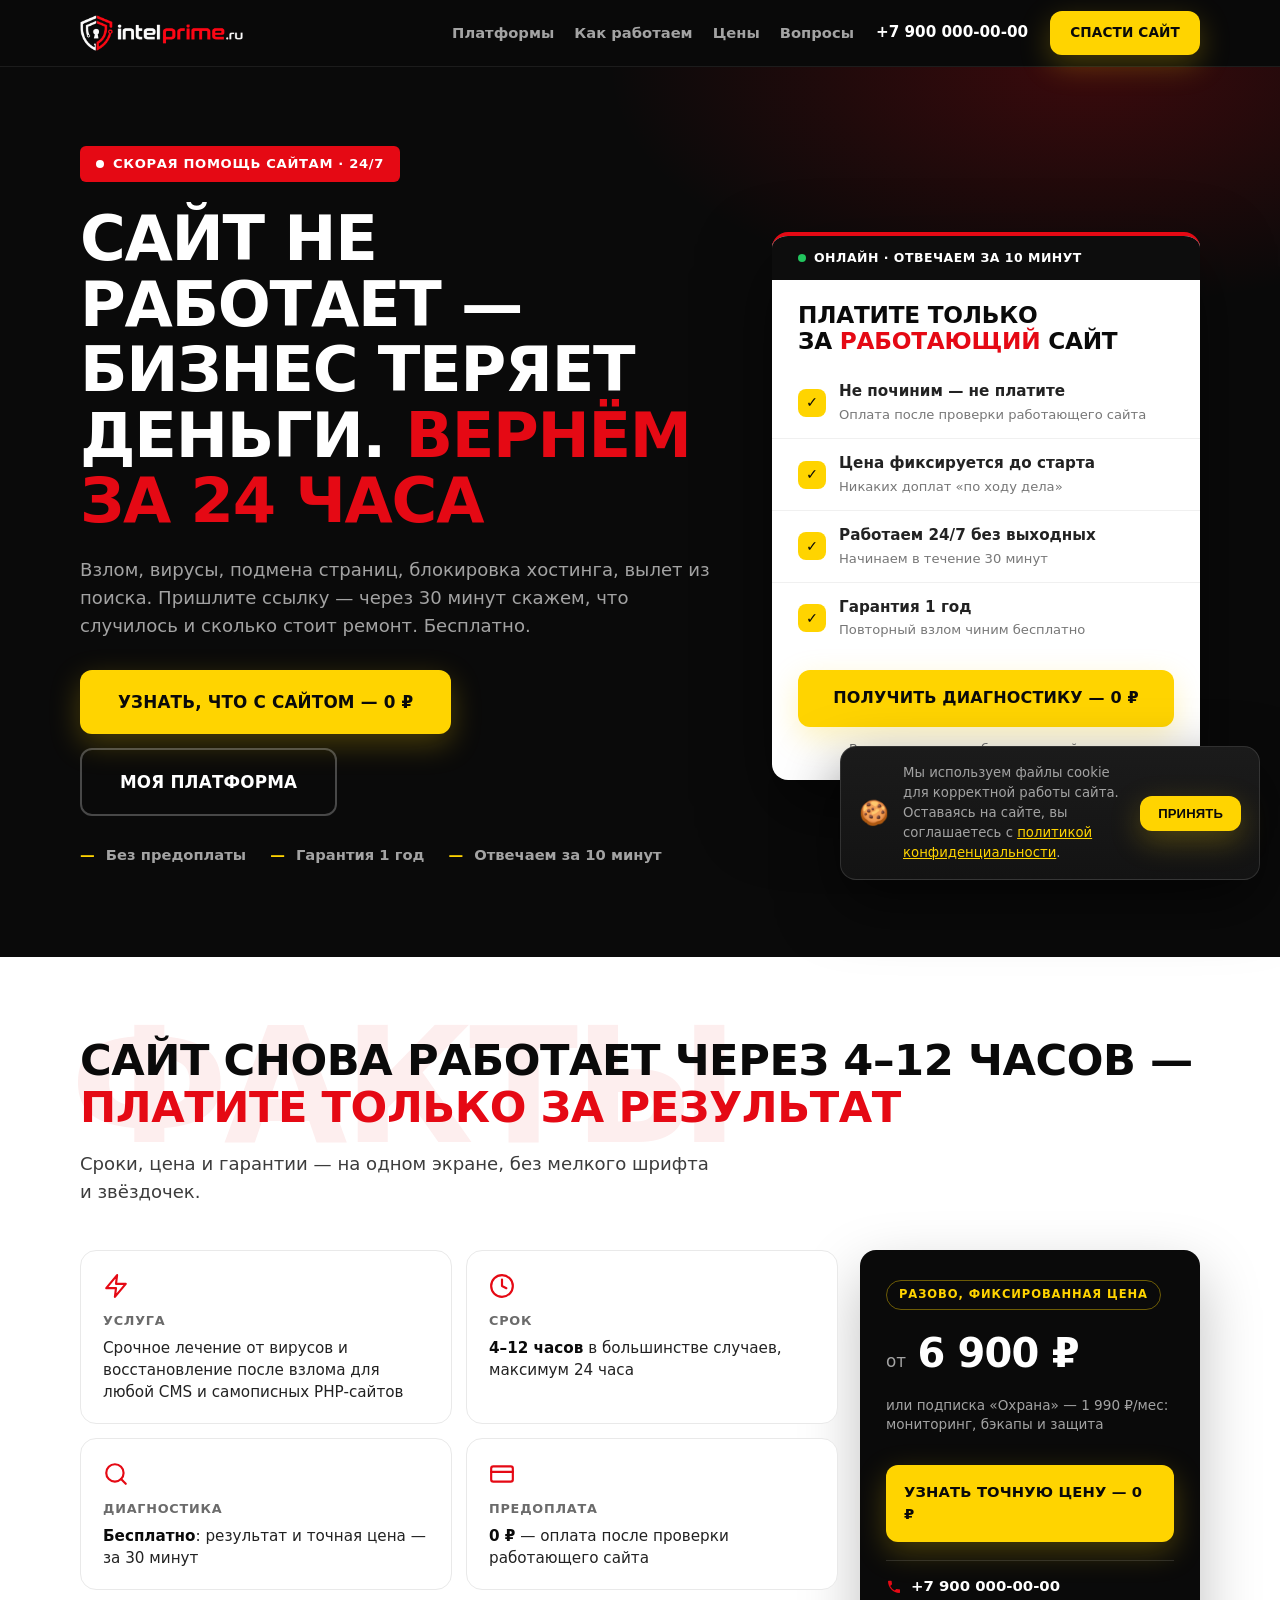
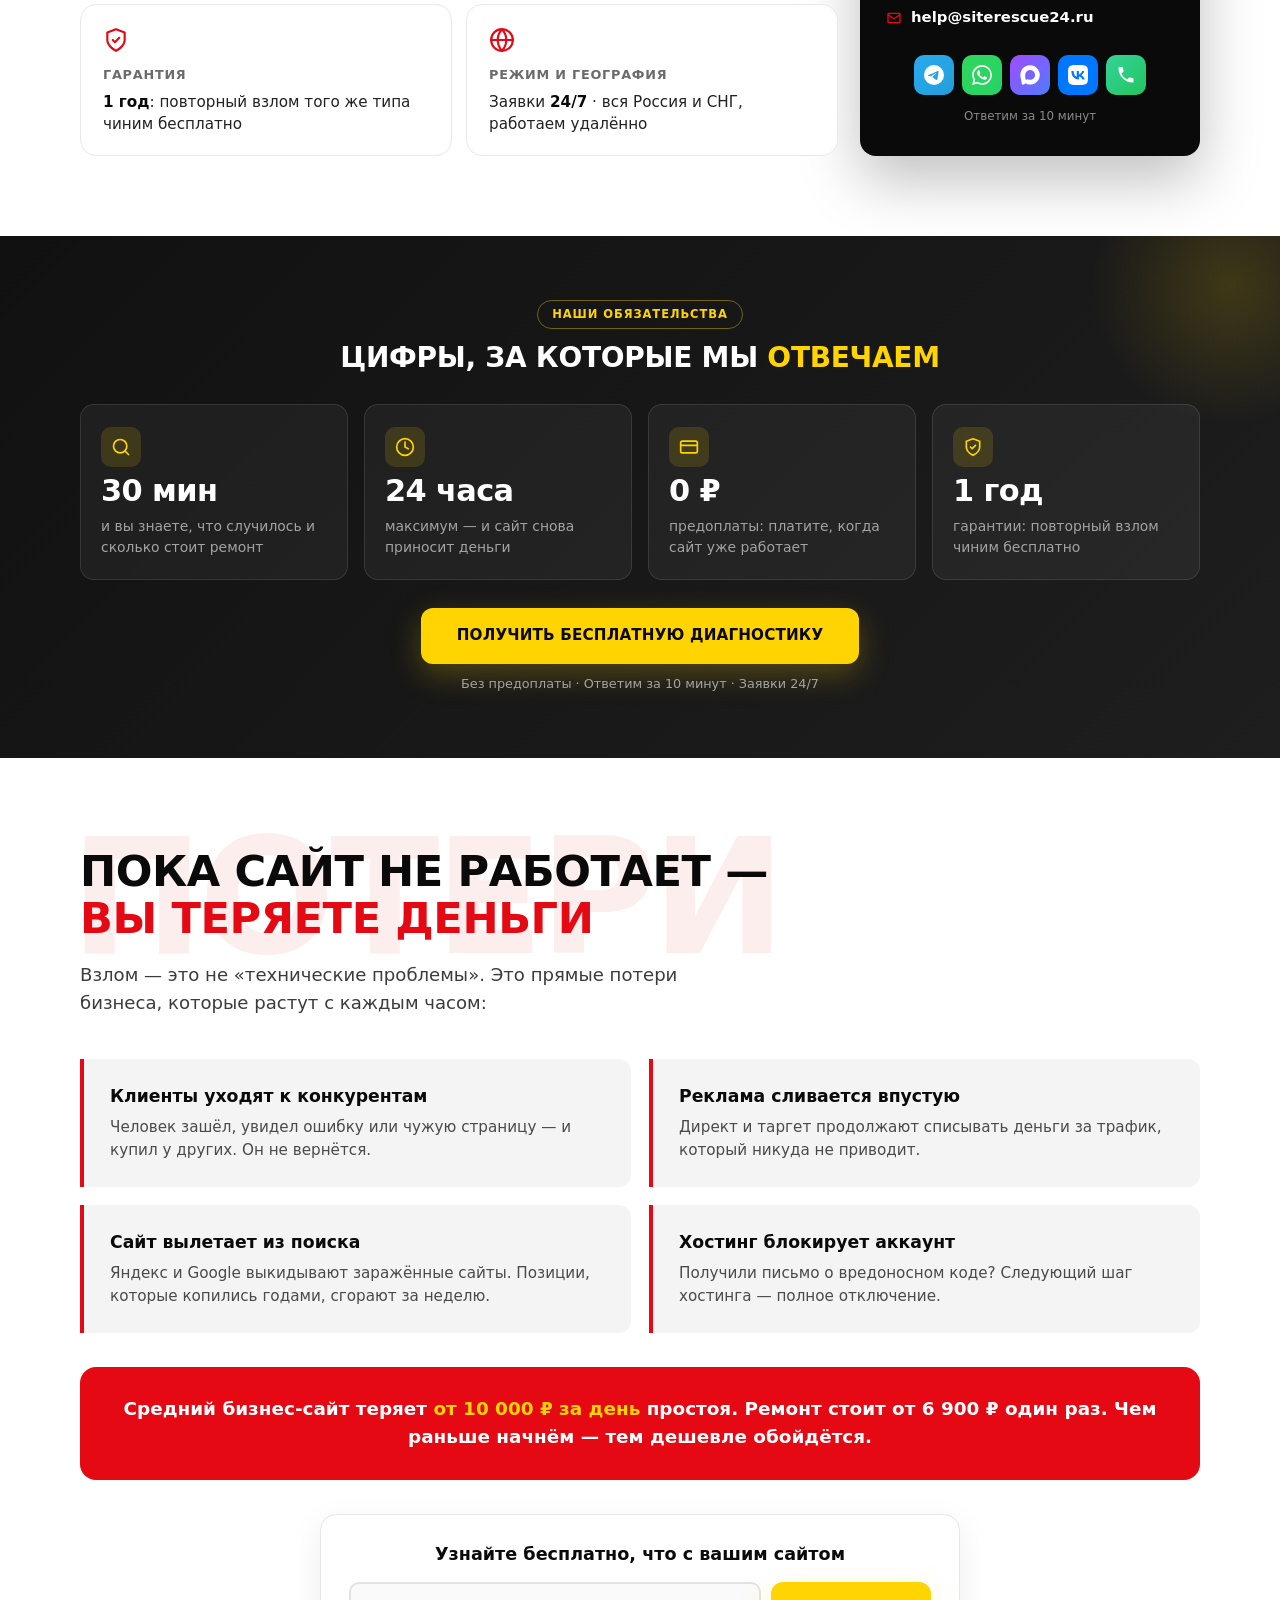
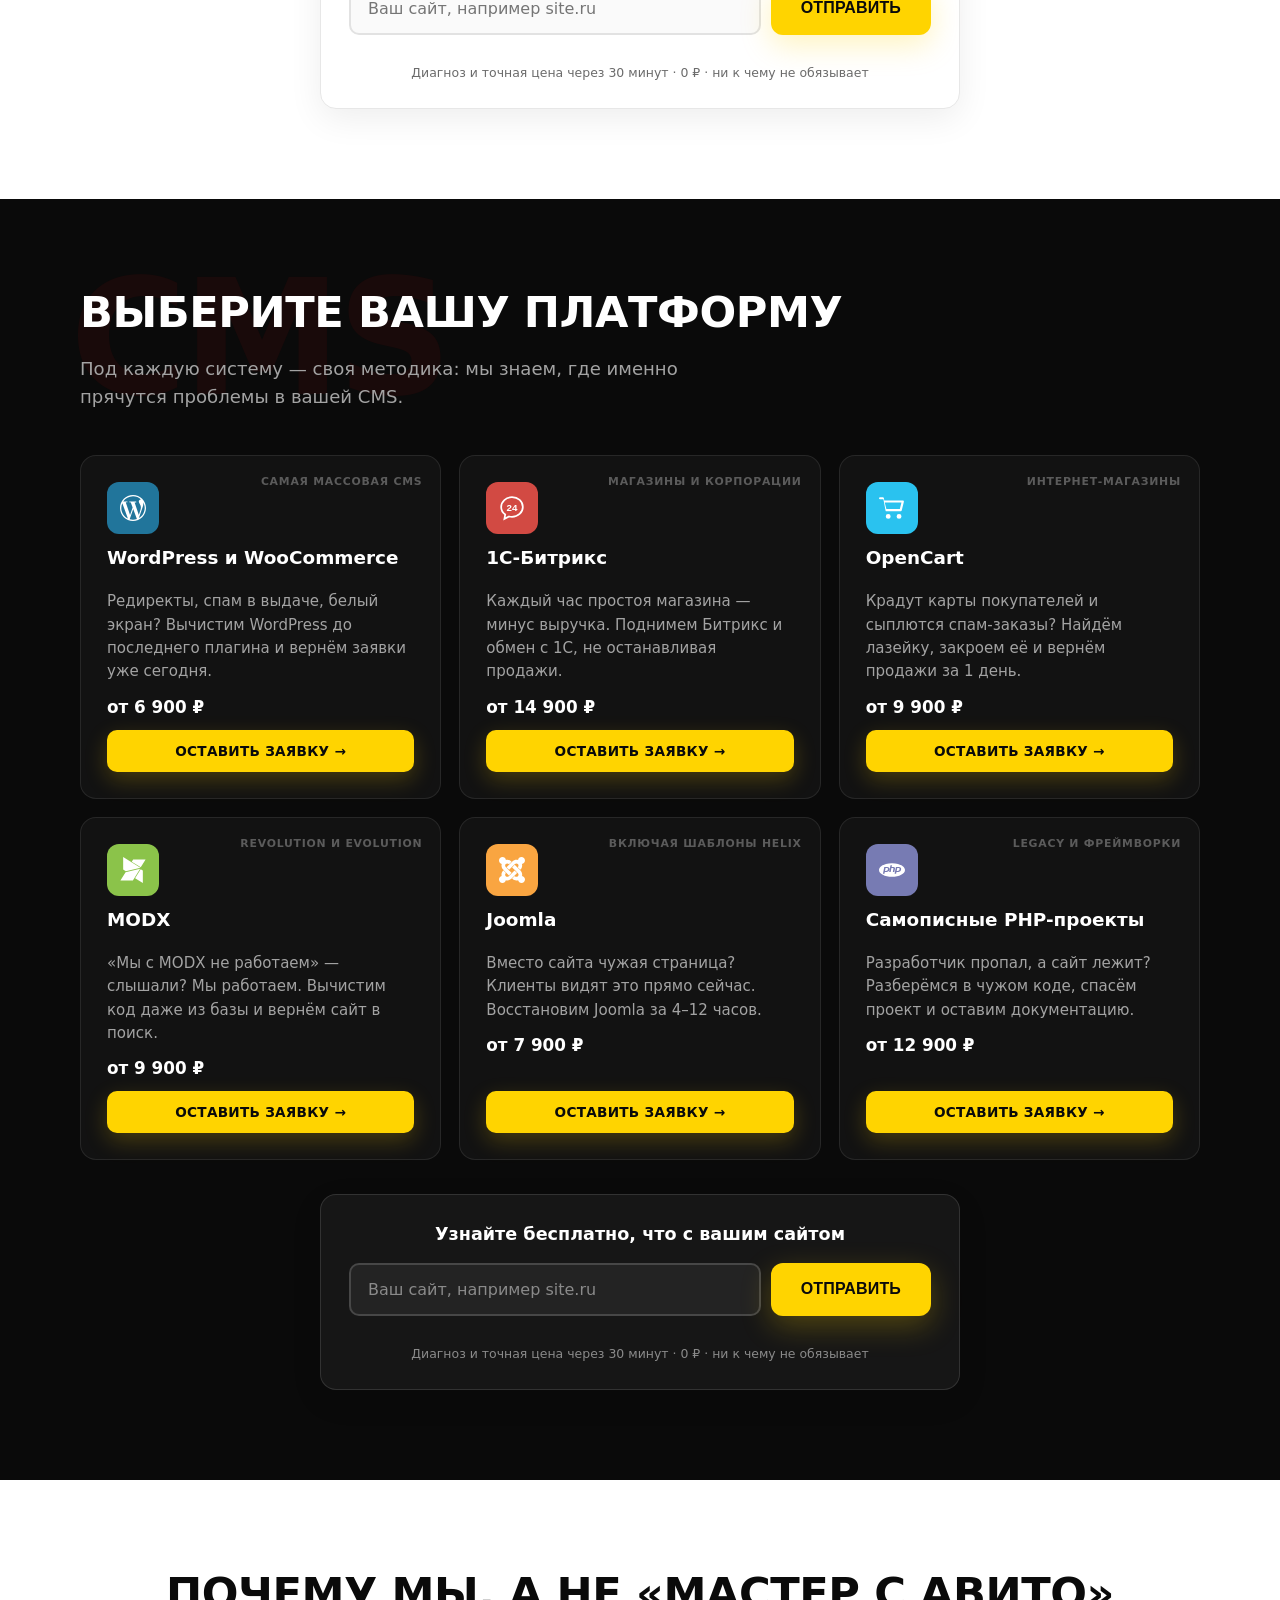
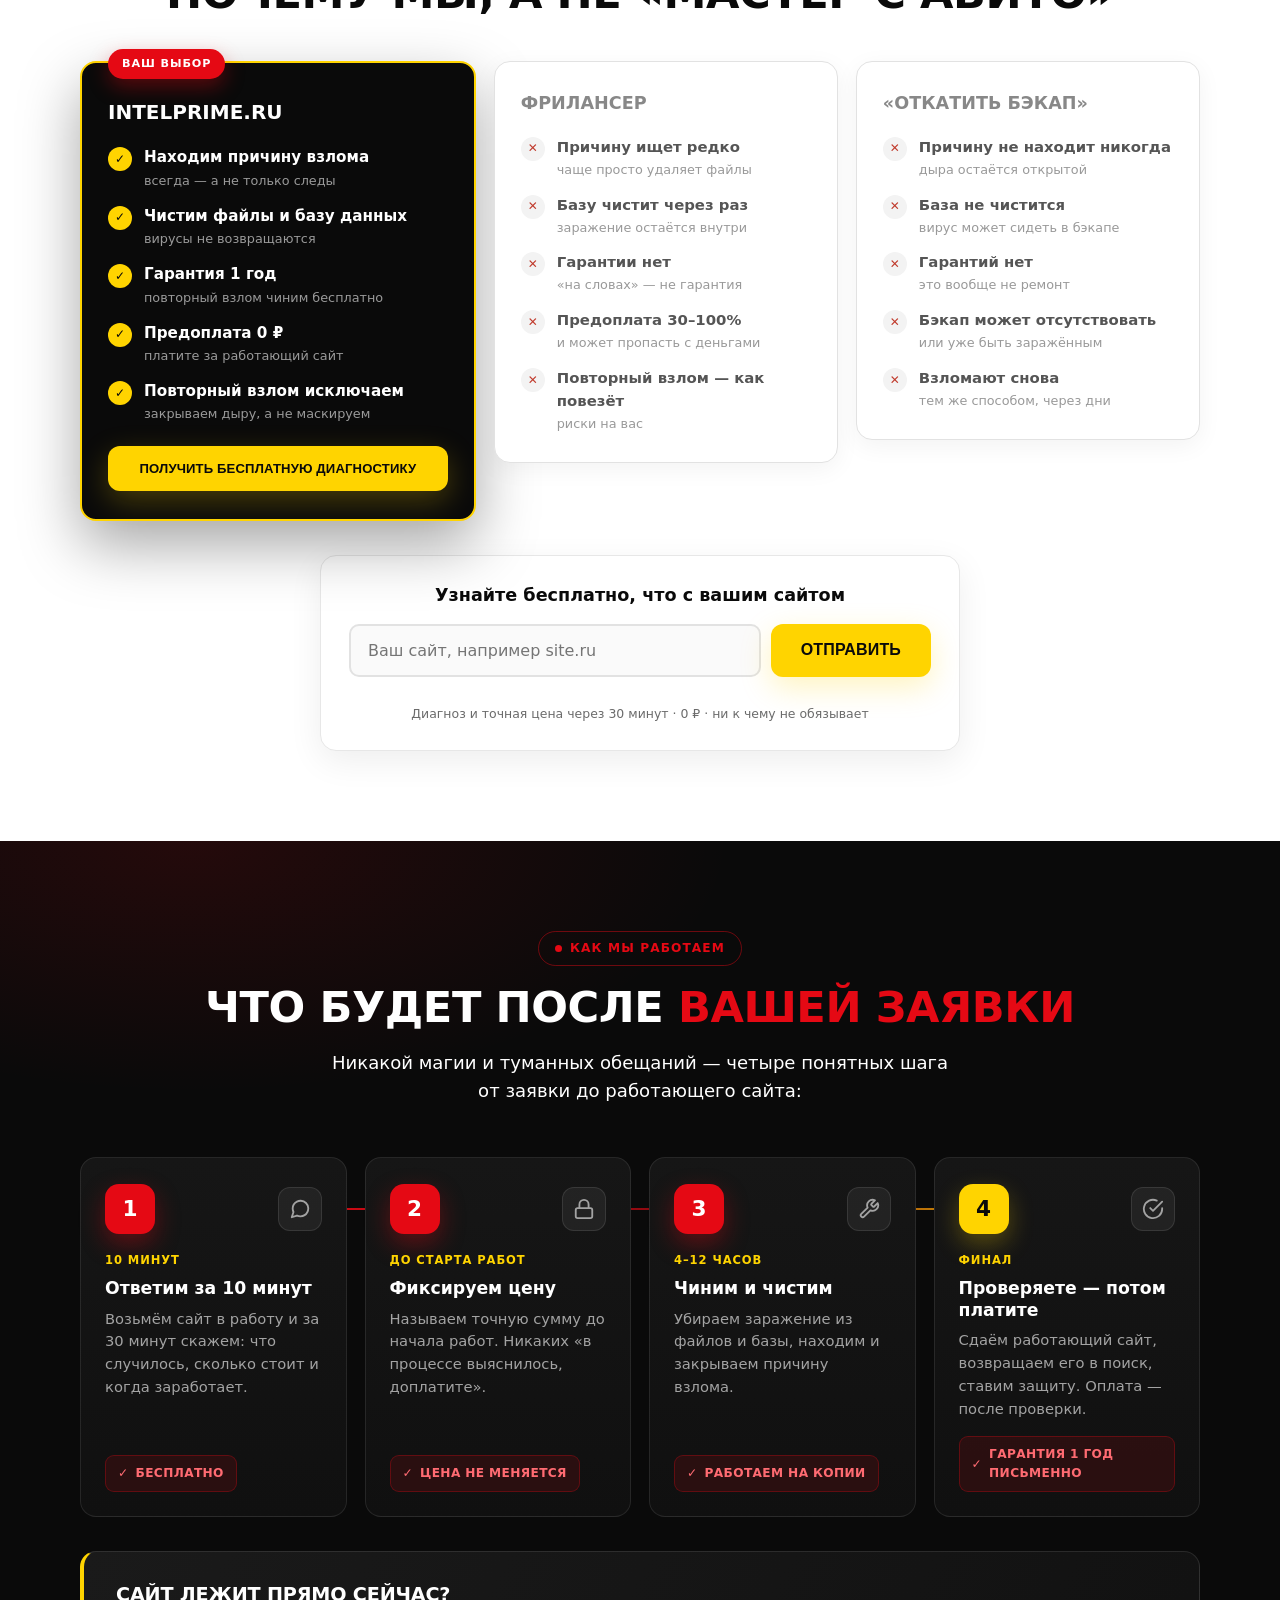
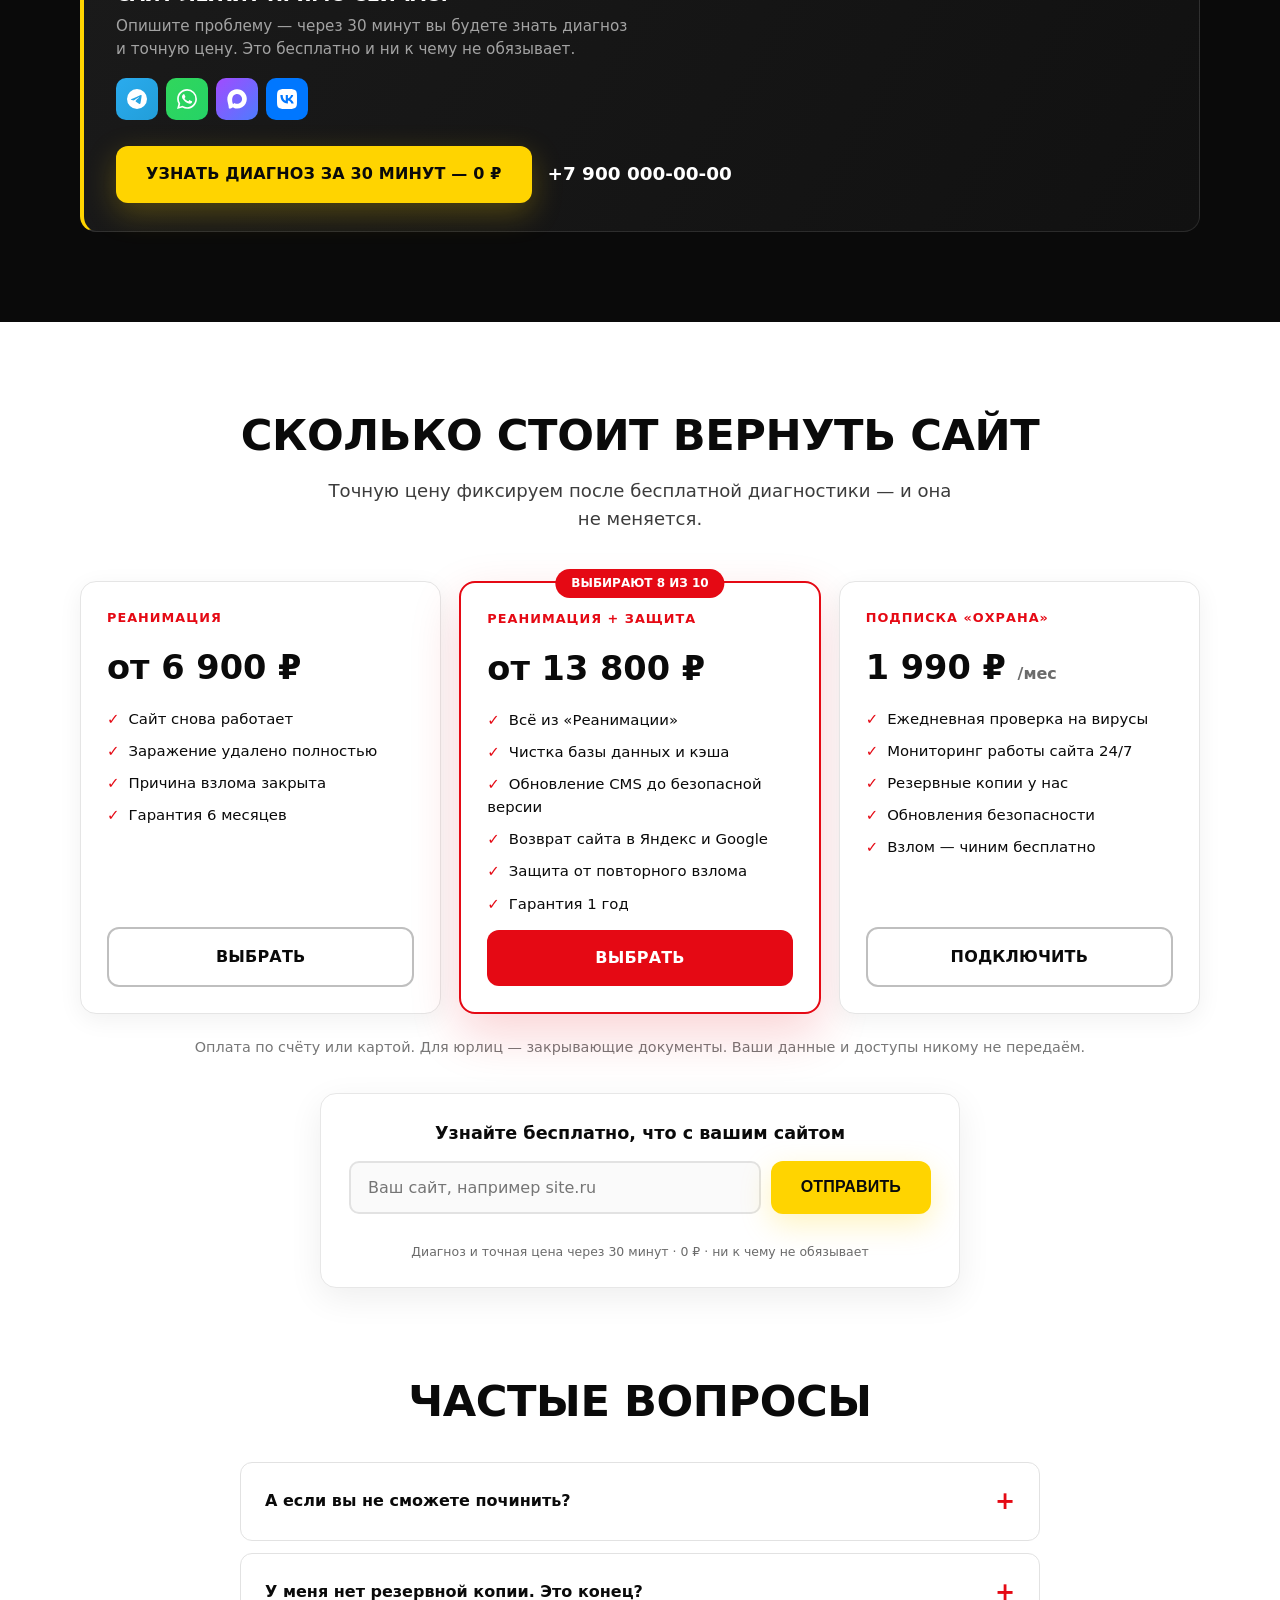
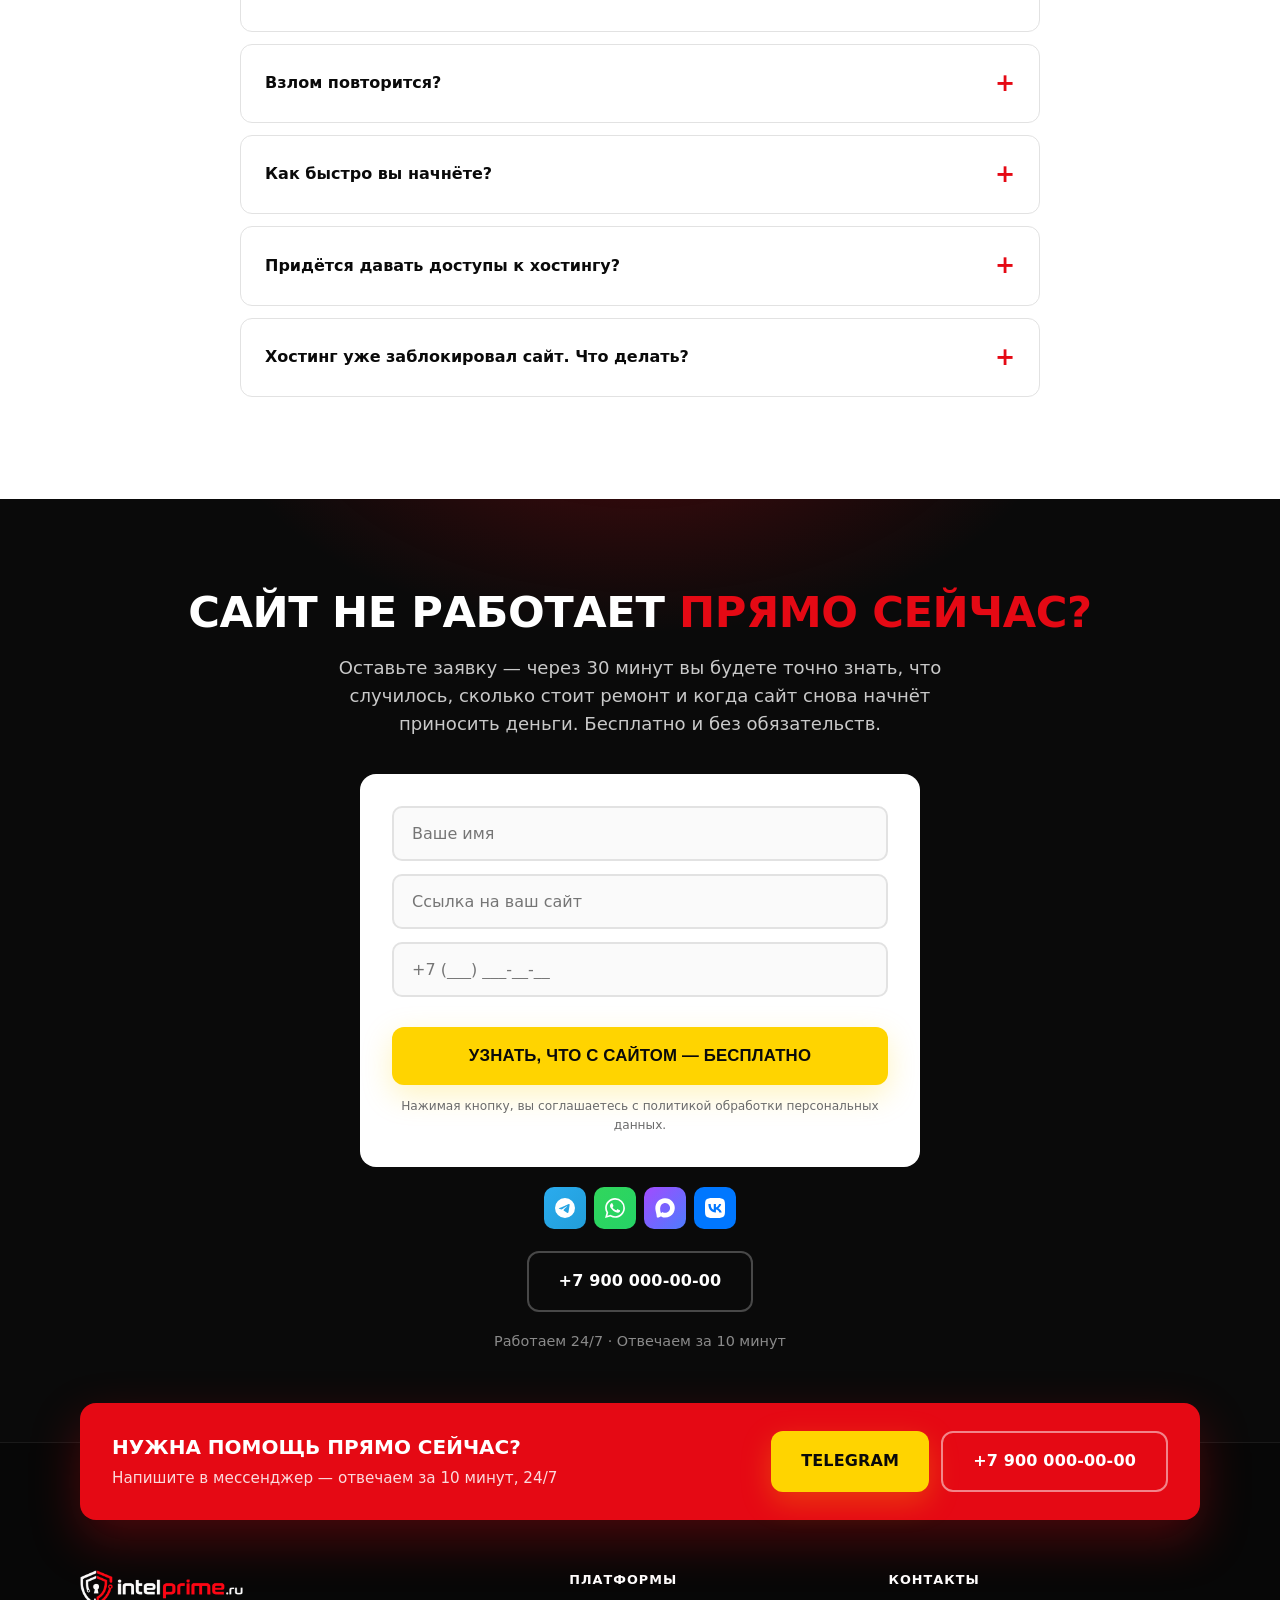
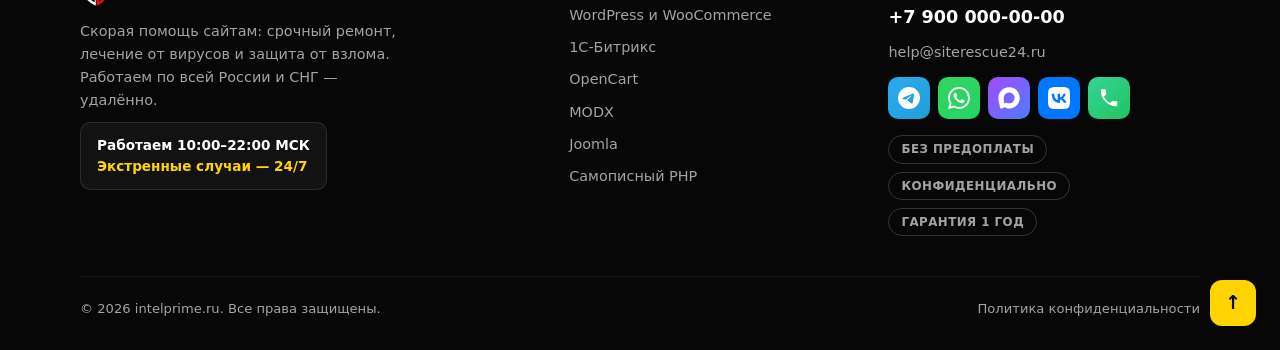
==== index.html @ 668a66bd "Lead delivery via email/Telegram/VK; remove header phone icon on desktop; tweak proc CTA; clean cont" ====
<!DOCTYPE html>
<html lang="ru">
<head>
<meta charset="utf-8">
<meta name="viewport" content="width=device-width, initial-scale=1">
<meta http-equiv="Content-Security-Policy" content="default-src 'self'; script-src 'self'; style-src 'self' 'unsafe-inline' https://fonts.googleapis.com; img-src 'self' data:; font-src 'self' https://fonts.gstatic.com; connect-src 'self'; object-src 'none'; base-uri 'self'; form-action 'self'">
<meta name="referrer" content="strict-origin-when-cross-origin">
<title>Сайт взломали или он не работает? Лечение и восстановление за 24 часа | intelprime.ru</title>
<meta name="description" content="Срочное лечение сайтов от вирусов и восстановление после взлома: WordPress, WooCommerce, 1С-Битрикс, OpenCart, MODX, Joomla, самописный PHP. Без предоплаты, гарантия 1 год, диагностика бесплатно за 30 минут. Работаем 24/7 по всей России.">
<meta name="keywords" content="лечение сайта от вирусов, взломали сайт что делать, восстановление сайта после взлома, удаление вирусов с сайта, сайт не работает">
<meta name="robots" content="index, follow">
<link rel="canonical" href="https://siterescue24.ru/">
<link rel="icon" type="image/png" href="assets/favicon.png">
<link rel="apple-touch-icon" href="assets/favicon.png">
<meta property="og:type" content="website">
<meta property="og:site_name" content="intelprime.ru">
<meta property="og:locale" content="ru_RU">
<meta property="og:title" content="Сайт взломали или он не работает? Лечение и восстановление за 24 часа | intelprime.ru">
<meta property="og:description" content="Срочное лечение сайтов от вирусов и восстановление после взлома: WordPress, WooCommerce, 1С-Битрикс, OpenCart, MODX, Joomla, самописный PHP. Без предоплаты, гарантия 1 год, диагностика бесплатно за 30 минут. Работаем 24/7 по всей России.">
<meta property="og:url" content="https://siterescue24.ru/">
<meta property="og:image" content="https://siterescue24.ru/assets/logo.png">
<meta name="twitter:card" content="summary">
<meta name="twitter:image" content="https://siterescue24.ru/assets/logo.png">
<meta name="twitter:title" content="Сайт взломали или он не работает? Лечение и восстановление за 24 часа | intelprime.ru">
<meta name="twitter:description" content="Срочное лечение сайтов от вирусов и восстановление после взлома: WordPress, WooCommerce, 1С-Битрикс, OpenCart, MODX, Joomla, самописный PHP. Без предоплаты, гарантия 1 год, диагностика бесплатно за 30 минут. Работаем 24/7 по всей России.">
<link rel="preconnect" href="https://fonts.googleapis.com">
<link href="https://fonts.googleapis.com/css2?family=Inter:wght@400;600;700;800;900&display=swap" rel="stylesheet">
<link rel="stylesheet" href="assets/style.css">
<script type="application/ld+json">{"@context": "https://schema.org", "@graph": [{"@type": "ProfessionalService", "@id": "https://siterescue24.ru/#org", "name": "intelprime.ru", "alternateName": "Скорая помощь сайтам intelprime.ru", "url": "https://siterescue24.ru/", "logo": "https://siterescue24.ru/assets/logo.png", "image": "https://siterescue24.ru/assets/logo.png", "telephone": "+79000000000", "email": "help@siterescue24.ru", "description": "Срочное лечение сайтов от вирусов и восстановление после взлома за 24 часа. Без предоплаты, гарантия 1 год.", "areaServed": {"@type": "Country", "name": "Россия"}, "availableLanguage": ["ru"], "priceRange": "6900-30000 RUB", "currenciesAccepted": "RUB", "openingHours": "Mo-Su 00:00-24:00", "sameAs": ["https://t.me/your_tg", "https://wa.me/79000000000", "https://max.ru/your_max", "https://vk.com/your_vk"], "knowsAbout": ["лечение сайта от вирусов", "восстановление сайта после взлома", "WordPress", "WooCommerce", "1С-Битрикс", "OpenCart", "MODX", "Joomla", "аудит безопасности PHP-сайтов"], "contactPoint": [{"@type": "ContactPoint", "telephone": "+79000000000", "email": "help@siterescue24.ru", "contactType": "customer support", "availableLanguage": ["ru"], "hoursAvailable": {"@type": "OpeningHoursSpecification", "dayOfWeek": ["Monday", "Tuesday", "Wednesday", "Thursday", "Friday", "Saturday", "Sunday"], "opens": "00:00", "closes": "23:59"}}], "hasOfferCatalog": {"@type": "OfferCatalog", "name": "Ремонт и защита сайтов", "itemListElement": [{"@type": "Offer", "itemOffered": {"@type": "Service", "name": "Лечение и восстановление сайта на WordPress и WooCommerce"}, "price": "6900", "priceCurrency": "RUB", "url": "https://siterescue24.ru/wordpress.html"}, {"@type": "Offer", "itemOffered": {"@type": "Service", "name": "Лечение и восстановление сайта на 1С-Битрикс"}, "price": "14900", "priceCurrency": "RUB", "url": "https://siterescue24.ru/bitrix.html"}, {"@type": "Offer", "itemOffered": {"@type": "Service", "name": "Лечение и восстановление сайта на OpenCart"}, "price": "9900", "priceCurrency": "RUB", "url": "https://siterescue24.ru/opencart.html"}, {"@type": "Offer", "itemOffered": {"@type": "Service", "name": "Лечение и восстановление сайта на MODX"}, "price": "9900", "priceCurrency": "RUB", "url": "https://siterescue24.ru/modx.html"}, {"@type": "Offer", "itemOffered": {"@type": "Service", "name": "Лечение и восстановление сайта на Joomla"}, "price": "7900", "priceCurrency": "RUB", "url": "https://siterescue24.ru/joomla.html"}, {"@type": "Offer", "itemOffered": {"@type": "Service", "name": "Лечение и восстановление сайта на Самописные PHP-проекты"}, "price": "12900", "priceCurrency": "RUB", "url": "https://siterescue24.ru/php.html"}]}}, {"@type": "WebSite", "@id": "https://siterescue24.ru/#website", "url": "https://siterescue24.ru/", "name": "intelprime.ru", "inLanguage": "ru-RU", "publisher": {"@id": "https://siterescue24.ru/#org"}}, {"@type": "WebPage", "@id": "https://siterescue24.ru/#webpage", "url": "https://siterescue24.ru/", "name": "Сайт взломали или он не работает? Лечение и восстановление за 24 часа | intelprime.ru", "description": "Срочное лечение сайтов от вирусов и восстановление после взлома: WordPress, WooCommerce, 1С-Битрикс, OpenCart, MODX, Joomla, самописный PHP. Без предоплаты, гарантия 1 год, диагностика бесплатно за 30 минут. Работаем 24/7 по всей России.", "inLanguage": "ru-RU", "isPartOf": {"@id": "https://siterescue24.ru/#website"}, "about": {"@id": "https://siterescue24.ru/#org"}, "dateModified": "2026-08-24", "speakable": {"@type": "SpeakableSpecification", "cssSelector": ["h1", ".facts"]}}, {"@type": "FAQPage", "mainEntity": [{"@type": "Question", "name": "А если вы не сможете починить?", "acceptedAnswer": {"@type": "Answer", "text": "Тогда вы не платите ничего. Предоплаты нет: сначала бесплатная диагностика и точная цена, оплата — после того, как вы проверили работающий сайт."}}, {"@type": "Question", "name": "У меня нет резервной копии. Это конец?", "acceptedAnswer": {"@type": "Answer", "text": "Нет. Восстанавливаем и без бэкапа: пересобираем сайт из чистых дистрибутивов и переносим ваш контент и базу."}}, {"@type": "Question", "name": "Взлом повторится?", "acceptedAnswer": {"@type": "Answer", "text": "Мы закрываем причину взлома, а не только следы. Если в течение года сайт взломают тем же способом — чиним бесплатно."}}, {"@type": "Question", "name": "Как быстро вы начнёте?", "acceptedAnswer": {"@type": "Answer", "text": "Отвечаем в течение 10 минут, работаем 24/7. Большинство сайтов возвращаем к жизни за 4–12 часов, максимум — сутки."}}]}]}</script>
</head>
<body>
<header>
  <div class="container nav">
    <a class="logo" href="index.html"><img src="assets/logo.png" alt="IntelPrime — защита от взлома сайтов"></a>
    <nav class="nav-links">
      <a href="index.html#cms">Платформы</a>
      <a href="index.html#process">Как работаем</a>
      <a href="index.html#pricing">Цены</a>
      <a href="index.html#faq">Вопросы</a>
    </nav>
    <div class="socials nav-socials">
      <a class="soc-tg" href="https://t.me/your_tg" aria-label="Telegram" title="Telegram"><svg class="icn" aria-hidden="true" role="img" viewBox="0 0 24 24" xmlns="http://www.w3.org/2000/svg"><title>Telegram</title><path d="M11.944 0A12 12 0 0 0 0 12a12 12 0 0 0 12 12 12 12 0 0 0 12-12A12 12 0 0 0 12 0a12 12 0 0 0-.056 0zm4.962 7.224c.1-.002.321.023.465.14a.506.506 0 0 1 .171.325c.016.093.036.306.02.472-.18 1.898-.962 6.502-1.36 8.627-.168.9-.499 1.201-.82 1.23-.696.065-1.225-.46-1.9-.902-1.056-.693-1.653-1.124-2.678-1.8-1.185-.78-.417-1.21.258-1.91.177-.184 3.247-2.977 3.307-3.23.007-.032.014-.15-.056-.212s-.174-.041-.249-.024c-.106.024-1.793 1.14-5.061 3.345-.48.33-.913.49-1.302.48-.428-.008-1.252-.241-1.865-.44-.752-.245-1.349-.374-1.297-.789.027-.216.325-.437.893-.663 3.498-1.524 5.83-2.529 6.998-3.014 3.332-1.386 4.025-1.627 4.476-1.635z"/></svg></a>
      <a class="soc-wa" href="https://wa.me/79000000000" aria-label="WhatsApp" title="WhatsApp"><svg class="icn" aria-hidden="true" role="img" viewBox="0 0 24 24" xmlns="http://www.w3.org/2000/svg"><title>WhatsApp</title><path d="M17.472 14.382c-.297-.149-1.758-.867-2.03-.967-.273-.099-.471-.148-.67.15-.197.297-.767.966-.94 1.164-.173.199-.347.223-.644.075-.297-.15-1.255-.463-2.39-1.475-.883-.788-1.48-1.761-1.653-2.059-.173-.297-.018-.458.13-.606.134-.133.298-.347.446-.52.149-.174.198-.298.298-.497.099-.198.05-.371-.025-.52-.075-.149-.669-1.612-.916-2.207-.242-.579-.487-.5-.669-.51-.173-.008-.371-.01-.57-.01-.198 0-.52.074-.792.372-.272.297-1.04 1.016-1.04 2.479 0 1.462 1.065 2.875 1.213 3.074.149.198 2.096 3.2 5.077 4.487.709.306 1.262.489 1.694.625.712.227 1.36.195 1.871.118.571-.085 1.758-.719 2.006-1.413.248-.694.248-1.289.173-1.413-.074-.124-.272-.198-.57-.347m-5.421 7.403h-.004a9.87 9.87 0 01-5.031-1.378l-.361-.214-3.741.982.998-3.648-.235-.374a9.86 9.86 0 01-1.51-5.26c.001-5.45 4.436-9.884 9.888-9.884 2.64 0 5.122 1.03 6.988 2.898a9.825 9.825 0 012.893 6.994c-.003 5.45-4.437 9.884-9.885 9.884m8.413-18.297A11.815 11.815 0 0012.05 0C5.495 0 .16 5.335.157 11.892c0 2.096.547 4.142 1.588 5.945L.057 24l6.305-1.654a11.882 11.882 0 005.683 1.448h.005c6.554 0 11.89-5.335 11.893-11.893a11.821 11.821 0 00-3.48-8.413Z"/></svg></a>
      <a class="soc-max" href="https://max.ru/your_max" aria-label="MAX" title="MAX"><svg class="icn" aria-hidden="true" role="img" viewBox="0 0 720 720" xmlns="http://www.w3.org/2000/svg"><title>MAX</title><path d="M350.4,9.6C141.8,20.5,4.1,184.1,12.8,390.4c3.8,90.3,40.1,168,48.7,253.7,2.2,22.2-4.2,49.6,21.4,59.3,31.5,11.9,79.8-8.1,106.2-26.4,9-6.1,17.6-13.2,24.2-22,27.3,18.1,53.2,35.6,85.7,43.4,143.1,34.3,299.9-44.2,369.6-170.3C799.6,291.2,622.5-4.6,350.4,9.6h0ZM269.4,504c-11.3,8.8-22.2,20.8-34.7,27.7-18.1,9.7-23.7-.4-30.5-16.4-21.4-50.9-24-137.6-11.5-190.9,16.8-72.5,72.9-136.3,150-143.1,78-6.9,150.4,32.7,183.1,104.2,72.4,159.1-112.9,316.2-256.4,218.6h0Z"/></svg></a>
      <a class="soc-vk" href="https://vk.com/your_vk" aria-label="ВКонтакте" title="ВКонтакте"><svg class="icn" aria-hidden="true" role="img" viewBox="0 0 24 24" xmlns="http://www.w3.org/2000/svg"><title>VK</title><path d="m9.489.004.729-.003h3.564l.73.003.914.01.433.007.418.011.403.014.388.016.374.021.36.025.345.03.333.033c1.74.196 2.933.616 3.833 1.516.9.9 1.32 2.092 1.516 3.833l.034.333.029.346.025.36.02.373.025.588.012.41.013.644.009.915.004.98-.001 3.313-.003.73-.01.914-.007.433-.011.418-.014.403-.016.388-.021.374-.025.36-.03.345-.033.333c-.196 1.74-.616 2.933-1.516 3.833-.9.9-2.092 1.32-3.833 1.516l-.333.034-.346.029-.36.025-.373.02-.588.025-.41.012-.644.013-.915.009-.98.004-3.313-.001-.73-.003-.914-.01-.433-.007-.418-.011-.403-.014-.388-.016-.374-.021-.36-.025-.345-.03-.333-.033c-1.74-.196-2.933-.616-3.833-1.516-.9-.9-1.32-2.092-1.516-3.833l-.034-.333-.029-.346-.025-.36-.02-.373-.025-.588-.012-.41-.013-.644-.009-.915-.004-.98.001-3.313.003-.73.01-.914.007-.433.011-.418.014-.403.016-.388.021-.374.025-.36.03-.345.033-.333c.196-1.74.616-2.933 1.516-3.833.9-.9 2.092-1.32 3.833-1.516l.333-.034.346-.029.36-.025.373-.02.588-.025.41-.012.644-.013.915-.009ZM6.79 7.3H4.05c.13 6.24 3.25 9.99 8.72 9.99h.31v-3.57c2.01.2 3.53 1.67 4.14 3.57h2.84c-.78-2.84-2.83-4.41-4.11-5.01 1.28-.74 3.08-2.54 3.51-4.98h-2.58c-.56 1.98-2.22 3.78-3.8 3.95V7.3H10.5v6.92c-1.6-.4-3.62-2.34-3.71-6.92Z"/></svg></a>
    </div>
    <a class="nav-phone" href="tel:+79000000000">+7 900 000-00-00</a>
    <a class="nav-phone-icon soc-ph" href="tel:+79000000000" aria-label="Позвонить"><svg class="icn" aria-hidden="true" role="img" viewBox="0 0 24 24" xmlns="http://www.w3.org/2000/svg"><title>Телефон</title><path d="M6.62 10.79a15.05 15.05 0 0 0 6.59 6.59l2.2-2.2a1 1 0 0 1 1.02-.24c1.12.37 2.33.57 3.57.57a1 1 0 0 1 1 1V20a1 1 0 0 1-1 1C10.85 21 3 13.15 3 3.5a1 1 0 0 1 1-1H7.5a1 1 0 0 1 1 1c0 1.24.2 2.45.57 3.57a1 1 0 0 1-.25 1.02l-2.2 2.2z"/></svg></a>
    <a class="btn btn-cta nav-cta" href="index.html#contact">Спасти сайт</a>
    <button class="burger" id="burger" aria-label="Открыть меню" aria-expanded="false"><span></span><span></span><span></span></button>
  </div>
</header>
<div class="mm-overlay" id="mm-overlay"></div>
<div class="mobile-menu" id="mobile-menu" aria-hidden="true">
    <div class="mm-head">
      <a class="logo" href="index.html"><img src="assets/logo.png" alt="IntelPrime — защита от взлома сайтов"></a>
      <button class="mm-close" id="mm-close" aria-label="Закрыть меню">✕</button>
    </div>
    <nav>
      <a href="index.html#cms">Платформы</a>
      <a href="index.html#process">Как работаем</a>
      <a href="index.html#pricing">Цены</a>
      <a href="index.html#faq">Вопросы</a>
      <a href="index.html#contact" class="mm-cta">Спасти сайт — 0 ₽</a>
    </nav>
    <a class="mm-phone" href="tel:+79000000000"><svg class="icn" aria-hidden="true" role="img" viewBox="0 0 24 24" xmlns="http://www.w3.org/2000/svg"><title>Телефон</title><path d="M6.62 10.79a15.05 15.05 0 0 0 6.59 6.59l2.2-2.2a1 1 0 0 1 1.02-.24c1.12.37 2.33.57 3.57.57a1 1 0 0 1 1 1V20a1 1 0 0 1-1 1C10.85 21 3 13.15 3 3.5a1 1 0 0 1 1-1H7.5a1 1 0 0 1 1 1c0 1.24.2 2.45.57 3.57a1 1 0 0 1-.25 1.02l-2.2 2.2z"/></svg>+7 900 000-00-00</a>
    <div class="socials mm-socials">
      <a class="soc-tg" href="https://t.me/your_tg" aria-label="Telegram" title="Telegram"><svg class="icn" aria-hidden="true" role="img" viewBox="0 0 24 24" xmlns="http://www.w3.org/2000/svg"><title>Telegram</title><path d="M11.944 0A12 12 0 0 0 0 12a12 12 0 0 0 12 12 12 12 0 0 0 12-12A12 12 0 0 0 12 0a12 12 0 0 0-.056 0zm4.962 7.224c.1-.002.321.023.465.14a.506.506 0 0 1 .171.325c.016.093.036.306.02.472-.18 1.898-.962 6.502-1.36 8.627-.168.9-.499 1.201-.82 1.23-.696.065-1.225-.46-1.9-.902-1.056-.693-1.653-1.124-2.678-1.8-1.185-.78-.417-1.21.258-1.91.177-.184 3.247-2.977 3.307-3.23.007-.032.014-.15-.056-.212s-.174-.041-.249-.024c-.106.024-1.793 1.14-5.061 3.345-.48.33-.913.49-1.302.48-.428-.008-1.252-.241-1.865-.44-.752-.245-1.349-.374-1.297-.789.027-.216.325-.437.893-.663 3.498-1.524 5.83-2.529 6.998-3.014 3.332-1.386 4.025-1.627 4.476-1.635z"/></svg></a>
      <a class="soc-wa" href="https://wa.me/79000000000" aria-label="WhatsApp" title="WhatsApp"><svg class="icn" aria-hidden="true" role="img" viewBox="0 0 24 24" xmlns="http://www.w3.org/2000/svg"><title>WhatsApp</title><path d="M17.472 14.382c-.297-.149-1.758-.867-2.03-.967-.273-.099-.471-.148-.67.15-.197.297-.767.966-.94 1.164-.173.199-.347.223-.644.075-.297-.15-1.255-.463-2.39-1.475-.883-.788-1.48-1.761-1.653-2.059-.173-.297-.018-.458.13-.606.134-.133.298-.347.446-.52.149-.174.198-.298.298-.497.099-.198.05-.371-.025-.52-.075-.149-.669-1.612-.916-2.207-.242-.579-.487-.5-.669-.51-.173-.008-.371-.01-.57-.01-.198 0-.52.074-.792.372-.272.297-1.04 1.016-1.04 2.479 0 1.462 1.065 2.875 1.213 3.074.149.198 2.096 3.2 5.077 4.487.709.306 1.262.489 1.694.625.712.227 1.36.195 1.871.118.571-.085 1.758-.719 2.006-1.413.248-.694.248-1.289.173-1.413-.074-.124-.272-.198-.57-.347m-5.421 7.403h-.004a9.87 9.87 0 01-5.031-1.378l-.361-.214-3.741.982.998-3.648-.235-.374a9.86 9.86 0 01-1.51-5.26c.001-5.45 4.436-9.884 9.888-9.884 2.64 0 5.122 1.03 6.988 2.898a9.825 9.825 0 012.893 6.994c-.003 5.45-4.437 9.884-9.885 9.884m8.413-18.297A11.815 11.815 0 0012.05 0C5.495 0 .16 5.335.157 11.892c0 2.096.547 4.142 1.588 5.945L.057 24l6.305-1.654a11.882 11.882 0 005.683 1.448h.005c6.554 0 11.89-5.335 11.893-11.893a11.821 11.821 0 00-3.48-8.413Z"/></svg></a>
      <a class="soc-max" href="https://max.ru/your_max" aria-label="MAX" title="MAX"><svg class="icn" aria-hidden="true" role="img" viewBox="0 0 720 720" xmlns="http://www.w3.org/2000/svg"><title>MAX</title><path d="M350.4,9.6C141.8,20.5,4.1,184.1,12.8,390.4c3.8,90.3,40.1,168,48.7,253.7,2.2,22.2-4.2,49.6,21.4,59.3,31.5,11.9,79.8-8.1,106.2-26.4,9-6.1,17.6-13.2,24.2-22,27.3,18.1,53.2,35.6,85.7,43.4,143.1,34.3,299.9-44.2,369.6-170.3C799.6,291.2,622.5-4.6,350.4,9.6h0ZM269.4,504c-11.3,8.8-22.2,20.8-34.7,27.7-18.1,9.7-23.7-.4-30.5-16.4-21.4-50.9-24-137.6-11.5-190.9,16.8-72.5,72.9-136.3,150-143.1,78-6.9,150.4,32.7,183.1,104.2,72.4,159.1-112.9,316.2-256.4,218.6h0Z"/></svg></a>
      <a class="soc-vk" href="https://vk.com/your_vk" aria-label="ВКонтакте" title="ВКонтакте"><svg class="icn" aria-hidden="true" role="img" viewBox="0 0 24 24" xmlns="http://www.w3.org/2000/svg"><title>VK</title><path d="m9.489.004.729-.003h3.564l.73.003.914.01.433.007.418.011.403.014.388.016.374.021.36.025.345.03.333.033c1.74.196 2.933.616 3.833 1.516.9.9 1.32 2.092 1.516 3.833l.034.333.029.346.025.36.02.373.025.588.012.41.013.644.009.915.004.98-.001 3.313-.003.73-.01.914-.007.433-.011.418-.014.403-.016.388-.021.374-.025.36-.03.345-.033.333c-.196 1.74-.616 2.933-1.516 3.833-.9.9-2.092 1.32-3.833 1.516l-.333.034-.346.029-.36.025-.373.02-.588.025-.41.012-.644.013-.915.009-.98.004-3.313-.001-.73-.003-.914-.01-.433-.007-.418-.011-.403-.014-.388-.016-.374-.021-.36-.025-.345-.03-.333-.033c-1.74-.196-2.933-.616-3.833-1.516-.9-.9-1.32-2.092-1.516-3.833l-.034-.333-.029-.346-.025-.36-.02-.373-.025-.588-.012-.41-.013-.644-.009-.915-.004-.98.001-3.313.003-.73.01-.914.007-.433.011-.418.014-.403.016-.388.021-.374.025-.36.03-.345.033-.333c.196-1.74.616-2.933 1.516-3.833.9-.9 2.092-1.32 3.833-1.516l.333-.034.346-.029.36-.025.373-.02.588-.025.41-.012.644-.013.915-.009ZM6.79 7.3H4.05c.13 6.24 3.25 9.99 8.72 9.99h.31v-3.57c2.01.2 3.53 1.67 4.14 3.57h2.84c-.78-2.84-2.83-4.41-4.11-5.01 1.28-.74 3.08-2.54 3.51-4.98h-2.58c-.56 1.98-2.22 3.78-3.8 3.95V7.3H10.5v6.92c-1.6-.4-3.62-2.34-3.71-6.92Z"/></svg></a>
      <a class="soc-ph" href="tel:+79000000000" aria-label="Позвонить" title="Позвонить"><svg class="icn" aria-hidden="true" role="img" viewBox="0 0 24 24" xmlns="http://www.w3.org/2000/svg"><title>Телефон</title><path d="M6.62 10.79a15.05 15.05 0 0 0 6.59 6.59l2.2-2.2a1 1 0 0 1 1.02-.24c1.12.37 2.33.57 3.57.57a1 1 0 0 1 1 1V20a1 1 0 0 1-1 1C10.85 21 3 13.15 3 3.5a1 1 0 0 1 1-1H7.5a1 1 0 0 1 1 1c0 1.24.2 2.45.57 3.57a1 1 0 0 1-.25 1.02l-2.2 2.2z"/></svg></a>
    </div>
</div>

<section class="hero">
  <div class="container">
    <div class="hero-grid">
      <div>
        <div class="badge"><span class="pulse"></span>Скорая помощь сайтам · 24/7</div>
        <h1>Сайт не работает — бизнес теряет деньги. <em>Вернём за&nbsp;24&nbsp;часа</em></h1>
        <p class="lead">Взлом, вирусы, подмена страниц, блокировка хостинга, вылет из поиска. Пришлите ссылку — через 30 минут скажем, что случилось и сколько стоит ремонт. Бесплатно.</p>
        <div class="hero-ctas">
          <a class="btn btn-cta btn-lg" href="#contact">Узнать, что с сайтом — 0 ₽</a>
          <a class="btn btn-outline btn-lg" href="#cms">Моя платформа</a>
        </div>
        <div class="hero-points">
          <span><b>—</b> Без предоплаты</span>
          <span><b>—</b> Гарантия 1 год</span>
          <span><b>—</b> Отвечаем за 10 минут</span>
        </div>
      </div>
      <div class="promise promise-v2 reveal visible">
        <div class="promise-badge"><span class="pulse"></span>Онлайн · отвечаем за 10 минут</div>
        <h3>Платите только<br>за <span class="red">работающий</span> сайт</h3>
        <ul>
          <li><span class="ic">✓</span><div><b>Не починим — не платите</b><span>Оплата после проверки работающего сайта</span></div></li>
          <li><span class="ic">✓</span><div><b>Цена фиксируется до старта</b><span>Никаких доплат «по ходу дела»</span></div></li>
          <li><span class="ic">✓</span><div><b>Работаем 24/7 без выходных</b><span>Начинаем в течение 30 минут</span></div></li>
          <li><span class="ic">✓</span><div><b>Гарантия 1 год</b><span>Повторный взлом чиним бесплатно</span></div></li>
        </ul>
        <a class="btn btn-cta promise-btn" href="#contact">Получить диагностику — 0 ₽</a>
        <p class="fine">Восстановим даже без резервной копии</p>
      </div>
    </div>
  </div>
</section>

<section class="light facts-sec" id="short">
  <div class="container">
    <div class="wm" data-wm="Факты"><h2>Сайт снова работает через 4–12 часов —<br><span class="red">платите только за результат</span></h2>
    <p class="lead">Сроки, цена и гарантии — на одном экране, без мелкого шрифта и звёздочек.</p></div>
    <div class="facts-wrap">
      <dl class="facts"><div class="fact reveal"><svg class="fact-ic" aria-hidden="true" viewBox="0 0 24 24" fill="none" stroke="currentColor" stroke-width="2" stroke-linecap="round" stroke-linejoin="round"><polygon points="13 2 3 14 12 14 11 22 21 10 12 10 13 2"/></svg><dt>Услуга</dt><dd>Срочное лечение от вирусов и восстановление после взлома для любой CMS и самописных PHP-сайтов</dd></div><div class="fact reveal"><svg class="fact-ic" aria-hidden="true" viewBox="0 0 24 24" fill="none" stroke="currentColor" stroke-width="2" stroke-linecap="round" stroke-linejoin="round"><circle cx="12" cy="12" r="10"/><polyline points="12 6 12 12 16 14"/></svg><dt>Срок</dt><dd><b>4–12 часов</b> в большинстве случаев, максимум 24 часа</dd></div><div class="fact reveal"><svg class="fact-ic" aria-hidden="true" viewBox="0 0 24 24" fill="none" stroke="currentColor" stroke-width="2" stroke-linecap="round" stroke-linejoin="round"><circle cx="11" cy="11" r="8"/><line x1="21" y1="21" x2="16.65" y2="16.65"/></svg><dt>Диагностика</dt><dd><b>Бесплатно</b>: результат и точная цена — за 30 минут</dd></div><div class="fact reveal"><svg class="fact-ic" aria-hidden="true" viewBox="0 0 24 24" fill="none" stroke="currentColor" stroke-width="2" stroke-linecap="round" stroke-linejoin="round"><rect x="2" y="5" width="20" height="14" rx="2"/><line x1="2" y1="10" x2="22" y2="10"/></svg><dt>Предоплата</dt><dd><b>0 ₽</b> — оплата после проверки работающего сайта</dd></div><div class="fact reveal"><svg class="fact-ic" aria-hidden="true" viewBox="0 0 24 24" fill="none" stroke="currentColor" stroke-width="2" stroke-linecap="round" stroke-linejoin="round"><path d="M12 22s8-4 8-10V5l-8-3-8 3v7c0 6 8 10 8 10z"/><polyline points="9 12 11 14 15 10"/></svg><dt>Гарантия</dt><dd><b>1 год</b>: повторный взлом того же типа чиним бесплатно</dd></div><div class="fact reveal"><svg class="fact-ic" aria-hidden="true" viewBox="0 0 24 24" fill="none" stroke="currentColor" stroke-width="2" stroke-linecap="round" stroke-linejoin="round"><circle cx="12" cy="12" r="10"/><line x1="2" y1="12" x2="22" y2="12"/><path d="M12 2a15.3 15.3 0 0 1 4 10 15.3 15.3 0 0 1-4 10 15.3 15.3 0 0 1-4-10 15.3 15.3 0 0 1 4-10z"/></svg><dt>Режим и география</dt><dd>Заявки <b>24/7</b> · вся Россия и СНГ, работаем удалённо</dd></div></dl>
      <aside class="facts-cta reveal">
        <span class="facts-cta-tag">Разово, фиксированная цена</span>
        <div class="facts-price">от <b>6 900 ₽</b></div>
        <p class="facts-price-note">или подписка «Охрана» — 1 990 ₽/мес: мониторинг, бэкапы и защита</p>
        <a class="btn btn-cta facts-btn" href="index.html#cms">Узнать точную цену — 0 ₽</a>
        <div class="facts-contacts">
          <a href="tel:+79000000000"><svg class="icn" aria-hidden="true" role="img" viewBox="0 0 24 24" xmlns="http://www.w3.org/2000/svg"><title>Телефон</title><path d="M6.62 10.79a15.05 15.05 0 0 0 6.59 6.59l2.2-2.2a1 1 0 0 1 1.02-.24c1.12.37 2.33.57 3.57.57a1 1 0 0 1 1 1V20a1 1 0 0 1-1 1C10.85 21 3 13.15 3 3.5a1 1 0 0 1 1-1H7.5a1 1 0 0 1 1 1c0 1.24.2 2.45.57 3.57a1 1 0 0 1-.25 1.02l-2.2 2.2z"/></svg>+7 900 000-00-00</a>
          <a href="mailto:help@siterescue24.ru"><svg class="icn" aria-hidden="true" role="img" viewBox="0 0 24 24" xmlns="http://www.w3.org/2000/svg"><title>Email</title><path d="M20 4H4a2 2 0 0 0-2 2v12a2 2 0 0 0 2 2h16a2 2 0 0 0 2-2V6a2 2 0 0 0-2-2zm0 2v.51l-8 5.33-8-5.33V6h16zM4 18V8.92l7.45 4.96a1 1 0 0 0 1.1 0L20 8.92V18H4z"/></svg>help@siterescue24.ru</a>
        </div>
        <div class="socials facts-socials">
      <a class="soc-tg" href="https://t.me/your_tg" aria-label="Telegram" title="Telegram"><svg class="icn" aria-hidden="true" role="img" viewBox="0 0 24 24" xmlns="http://www.w3.org/2000/svg"><title>Telegram</title><path d="M11.944 0A12 12 0 0 0 0 12a12 12 0 0 0 12 12 12 12 0 0 0 12-12A12 12 0 0 0 12 0a12 12 0 0 0-.056 0zm4.962 7.224c.1-.002.321.023.465.14a.506.506 0 0 1 .171.325c.016.093.036.306.02.472-.18 1.898-.962 6.502-1.36 8.627-.168.9-.499 1.201-.82 1.23-.696.065-1.225-.46-1.9-.902-1.056-.693-1.653-1.124-2.678-1.8-1.185-.78-.417-1.21.258-1.91.177-.184 3.247-2.977 3.307-3.23.007-.032.014-.15-.056-.212s-.174-.041-.249-.024c-.106.024-1.793 1.14-5.061 3.345-.48.33-.913.49-1.302.48-.428-.008-1.252-.241-1.865-.44-.752-.245-1.349-.374-1.297-.789.027-.216.325-.437.893-.663 3.498-1.524 5.83-2.529 6.998-3.014 3.332-1.386 4.025-1.627 4.476-1.635z"/></svg></a>
      <a class="soc-wa" href="https://wa.me/79000000000" aria-label="WhatsApp" title="WhatsApp"><svg class="icn" aria-hidden="true" role="img" viewBox="0 0 24 24" xmlns="http://www.w3.org/2000/svg"><title>WhatsApp</title><path d="M17.472 14.382c-.297-.149-1.758-.867-2.03-.967-.273-.099-.471-.148-.67.15-.197.297-.767.966-.94 1.164-.173.199-.347.223-.644.075-.297-.15-1.255-.463-2.39-1.475-.883-.788-1.48-1.761-1.653-2.059-.173-.297-.018-.458.13-.606.134-.133.298-.347.446-.52.149-.174.198-.298.298-.497.099-.198.05-.371-.025-.52-.075-.149-.669-1.612-.916-2.207-.242-.579-.487-.5-.669-.51-.173-.008-.371-.01-.57-.01-.198 0-.52.074-.792.372-.272.297-1.04 1.016-1.04 2.479 0 1.462 1.065 2.875 1.213 3.074.149.198 2.096 3.2 5.077 4.487.709.306 1.262.489 1.694.625.712.227 1.36.195 1.871.118.571-.085 1.758-.719 2.006-1.413.248-.694.248-1.289.173-1.413-.074-.124-.272-.198-.57-.347m-5.421 7.403h-.004a9.87 9.87 0 01-5.031-1.378l-.361-.214-3.741.982.998-3.648-.235-.374a9.86 9.86 0 01-1.51-5.26c.001-5.45 4.436-9.884 9.888-9.884 2.64 0 5.122 1.03 6.988 2.898a9.825 9.825 0 012.893 6.994c-.003 5.45-4.437 9.884-9.885 9.884m8.413-18.297A11.815 11.815 0 0012.05 0C5.495 0 .16 5.335.157 11.892c0 2.096.547 4.142 1.588 5.945L.057 24l6.305-1.654a11.882 11.882 0 005.683 1.448h.005c6.554 0 11.89-5.335 11.893-11.893a11.821 11.821 0 00-3.48-8.413Z"/></svg></a>
      <a class="soc-max" href="https://max.ru/your_max" aria-label="MAX" title="MAX"><svg class="icn" aria-hidden="true" role="img" viewBox="0 0 720 720" xmlns="http://www.w3.org/2000/svg"><title>MAX</title><path d="M350.4,9.6C141.8,20.5,4.1,184.1,12.8,390.4c3.8,90.3,40.1,168,48.7,253.7,2.2,22.2-4.2,49.6,21.4,59.3,31.5,11.9,79.8-8.1,106.2-26.4,9-6.1,17.6-13.2,24.2-22,27.3,18.1,53.2,35.6,85.7,43.4,143.1,34.3,299.9-44.2,369.6-170.3C799.6,291.2,622.5-4.6,350.4,9.6h0ZM269.4,504c-11.3,8.8-22.2,20.8-34.7,27.7-18.1,9.7-23.7-.4-30.5-16.4-21.4-50.9-24-137.6-11.5-190.9,16.8-72.5,72.9-136.3,150-143.1,78-6.9,150.4,32.7,183.1,104.2,72.4,159.1-112.9,316.2-256.4,218.6h0Z"/></svg></a>
      <a class="soc-vk" href="https://vk.com/your_vk" aria-label="ВКонтакте" title="ВКонтакте"><svg class="icn" aria-hidden="true" role="img" viewBox="0 0 24 24" xmlns="http://www.w3.org/2000/svg"><title>VK</title><path d="m9.489.004.729-.003h3.564l.73.003.914.01.433.007.418.011.403.014.388.016.374.021.36.025.345.03.333.033c1.74.196 2.933.616 3.833 1.516.9.9 1.32 2.092 1.516 3.833l.034.333.029.346.025.36.02.373.025.588.012.41.013.644.009.915.004.98-.001 3.313-.003.73-.01.914-.007.433-.011.418-.014.403-.016.388-.021.374-.025.36-.03.345-.033.333c-.196 1.74-.616 2.933-1.516 3.833-.9.9-2.092 1.32-3.833 1.516l-.333.034-.346.029-.36.025-.373.02-.588.025-.41.012-.644.013-.915.009-.98.004-3.313-.001-.73-.003-.914-.01-.433-.007-.418-.011-.403-.014-.388-.016-.374-.021-.36-.025-.345-.03-.333-.033c-1.74-.196-2.933-.616-3.833-1.516-.9-.9-1.32-2.092-1.516-3.833l-.034-.333-.029-.346-.025-.36-.02-.373-.025-.588-.012-.41-.013-.644-.009-.915-.004-.98.001-3.313.003-.73.01-.914.007-.433.011-.418.014-.403.016-.388.021-.374.025-.36.03-.345.033-.333c.196-1.74.616-2.933 1.516-3.833.9-.9 2.092-1.32 3.833-1.516l.333-.034.346-.029.36-.025.373-.02.588-.025.41-.012.644-.013.915-.009ZM6.79 7.3H4.05c.13 6.24 3.25 9.99 8.72 9.99h.31v-3.57c2.01.2 3.53 1.67 4.14 3.57h2.84c-.78-2.84-2.83-4.41-4.11-5.01 1.28-.74 3.08-2.54 3.51-4.98h-2.58c-.56 1.98-2.22 3.78-3.8 3.95V7.3H10.5v6.92c-1.6-.4-3.62-2.34-3.71-6.92Z"/></svg></a>
      <a class="soc-ph" href="tel:+79000000000" aria-label="Позвонить" title="Позвонить"><svg class="icn" aria-hidden="true" role="img" viewBox="0 0 24 24" xmlns="http://www.w3.org/2000/svg"><title>Телефон</title><path d="M6.62 10.79a15.05 15.05 0 0 0 6.59 6.59l2.2-2.2a1 1 0 0 1 1.02-.24c1.12.37 2.33.57 3.57.57a1 1 0 0 1 1 1V20a1 1 0 0 1-1 1C10.85 21 3 13.15 3 3.5a1 1 0 0 1 1-1H7.5a1 1 0 0 1 1 1c0 1.24.2 2.45.57 3.57a1 1 0 0 1-.25 1.02l-2.2 2.2z"/></svg></a>
    </div>
        <p class="fine">Ответим за 10 минут</p>
      </aside>
    </div>
  </div>
</section>


<section class="strip-sec">
  <div class="container">
    <div class="strip reveal">
      <div class="strip-head">
        <span class="strip-tag">Наши обязательства</span>
        <h2>Цифры, за которые мы <span class="strip-accent">отвечаем</span></h2>
      </div>
      <div class="strip-grid">
        <div class="strip-item"><span class="strip-ic"><svg class="fact-ic" aria-hidden="true" viewBox="0 0 24 24" fill="none" stroke="currentColor" stroke-width="2" stroke-linecap="round" stroke-linejoin="round"><circle cx="11" cy="11" r="8"/><line x1="21" y1="21" x2="16.65" y2="16.65"/></svg></span><b>30 мин</b><span>и вы знаете, что случилось и сколько стоит ремонт</span></div>
        <div class="strip-item"><span class="strip-ic"><svg class="fact-ic" aria-hidden="true" viewBox="0 0 24 24" fill="none" stroke="currentColor" stroke-width="2" stroke-linecap="round" stroke-linejoin="round"><circle cx="12" cy="12" r="10"/><polyline points="12 6 12 12 16 14"/></svg></span><b>24 часа</b><span>максимум — и сайт снова приносит деньги</span></div>
        <div class="strip-item"><span class="strip-ic"><svg class="fact-ic" aria-hidden="true" viewBox="0 0 24 24" fill="none" stroke="currentColor" stroke-width="2" stroke-linecap="round" stroke-linejoin="round"><rect x="2" y="5" width="20" height="14" rx="2"/><line x1="2" y1="10" x2="22" y2="10"/></svg></span><b>0 ₽</b><span>предоплаты: платите, когда сайт уже работает</span></div>
        <div class="strip-item"><span class="strip-ic"><svg class="fact-ic" aria-hidden="true" viewBox="0 0 24 24" fill="none" stroke="currentColor" stroke-width="2" stroke-linecap="round" stroke-linejoin="round"><path d="M12 22s8-4 8-10V5l-8-3-8 3v7c0 6 8 10 8 10z"/><polyline points="9 12 11 14 15 10"/></svg></span><b>1 год</b><span>гарантии: повторный взлом чиним бесплатно</span></div>
      </div>
      <div class="strip-foot">
        <a class="btn btn-cta strip-btn js-open-modal" href="#contact">Получить бесплатную диагностику</a>
        <p>Без предоплаты · Ответим за 10 минут · Заявки 24/7</p>
      </div>
    </div>
  </div>
</section>


<section class="light">
  <div class="container">
    <div class="wm" data-wm="Потери"><h2>Пока сайт не работает —<br><span class="red">вы теряете деньги</span></h2>
    <p class="lead">Взлом — это не «технические проблемы». Это прямые потери бизнеса, которые растут с каждым часом:</p></div>
    <div class="pain-list"><div class="pain reveal"><b>Клиенты уходят к конкурентам</b><p>Человек зашёл, увидел ошибку или чужую страницу — и купил у других. Он не вернётся.</p></div><div class="pain reveal"><b>Реклама сливается впустую</b><p>Директ и таргет продолжают списывать деньги за трафик, который никуда не приводит.</p></div><div class="pain reveal"><b>Сайт вылетает из поиска</b><p>Яндекс и Google выкидывают заражённые сайты. Позиции, которые копились годами, сгорают за неделю.</p></div><div class="pain reveal"><b>Хостинг блокирует аккаунт</b><p>Получили письмо о вредоносном коде? Следующий шаг хостинга — полное отключение.</p></div></div>
    <div class="money reveal">Средний бизнес-сайт теряет <b>от 10 000 ₽ за день</b> простоя. Ремонт стоит от 6 900 ₽ один раз. Чем раньше начнём — тем дешевле обойдётся.</div>
    <form class="quick-form js-quick-form reveal" novalidate>
      <b class="qf-title">Узнайте бесплатно, что с вашим сайтом</b>
      <div class="qf-row">
        <input type="url" name="site" placeholder="Ваш сайт, например site.ru" maxlength="200" autocomplete="url" required>
        <button class="btn btn-cta" type="submit">Отправить</button>
      </div>
      <input type="text" name="company" class="hp-field" tabindex="-1" autocomplete="off" aria-hidden="true">
      <p class="form-error" aria-live="polite"></p>
      <p class="fine">Диагноз и точная цена через 30 минут · 0 ₽ · ни к чему не обязывает</p>
    </form>
  </div>
</section>

<section id="cms">
  <div class="container">
    <div class="wm" data-wm="CMS"><h2>Выберите вашу платформу</h2>
    <p class="lead" style="color:#a3a3a3">Под каждую систему — своя методика: мы знаем, где именно прячутся проблемы в вашей CMS.</p></div>
    <div class="grid grid-3" style="margin-top:44px">
      <div class="card cms-card reveal">
        <span class="tag">самая массовая CMS</span>
        <div class="cms-logo" style="background:#21759b"><svg class="cms-icn" aria-hidden="true" role="img" viewBox="0 0 24 24" xmlns="http://www.w3.org/2000/svg"><title>WordPress</title><path d="M21.469 6.825c.84 1.537 1.318 3.3 1.318 5.175 0 3.979-2.156 7.456-5.363 9.325l3.295-9.527c.615-1.54.82-2.771.82-3.864 0-.405-.026-.78-.07-1.11m-7.981.105c.647-.03 1.232-.105 1.232-.105.582-.075.514-.93-.067-.899 0 0-1.755.135-2.88.135-1.064 0-2.85-.15-2.85-.15-.585-.03-.661.855-.075.885 0 0 .54.061 1.125.09l1.68 4.605-2.37 7.08L5.354 6.9c.649-.03 1.234-.1 1.234-.1.585-.075.516-.93-.065-.896 0 0-1.746.138-2.874.138-.2 0-.438-.008-.69-.015C4.911 3.15 8.235 1.215 12 1.215c2.809 0 5.365 1.072 7.286 2.833-.046-.003-.091-.009-.141-.009-1.06 0-1.812.923-1.812 1.914 0 .89.513 1.643 1.06 2.531.411.72.89 1.643.89 2.977 0 .915-.354 1.994-.821 3.479l-1.075 3.585-3.9-11.61.001.014zM12 22.784c-1.059 0-2.081-.153-3.048-.437l3.237-9.406 3.315 9.087c.024.053.05.101.078.149-1.12.393-2.325.609-3.582.609M1.211 12c0-1.564.336-3.05.935-4.39L7.29 21.709C3.694 19.96 1.212 16.271 1.211 12M12 0C5.385 0 0 5.385 0 12s5.385 12 12 12 12-5.385 12-12S18.615 0 12 0"/></svg></div>
        <h3><a href="wordpress.html">WordPress и WooCommerce</a></h3>
        <p>Редиректы, спам в выдаче, белый экран? Вычистим WordPress до последнего плагина и вернём заявки уже сегодня.</p>
        <span class="price">от 6 900 ₽</span>
        <button class="go js-open-modal" type="button" data-cms="WordPress и WooCommerce">Оставить заявку →</button>
      </div>
      <div class="card cms-card reveal">
        <span class="tag">магазины и корпорации</span>
        <div class="cms-logo" style="background:#d24a43"><svg class="cms-icn" aria-hidden="true" xmlns="http://www.w3.org/2000/svg" viewBox="0 0 24 24"><path d="M12 2C6.48 2 2 6.03 2 11c0 2.84 1.46 5.37 3.75 7.02L5 22l4.33-2.16c.85.2 1.75.31 2.67.31 5.52 0 10-4.03 10-9.15S17.52 2 12 2z" fill="none" stroke="currentColor" stroke-width="1.6"/><text x="12" y="14.8" text-anchor="middle" font-family="Arial, sans-serif" font-size="9" font-weight="bold" fill="currentColor">24</text></svg></div>
        <h3><a href="bitrix.html">1С-Битрикс</a></h3>
        <p>Каждый час простоя магазина — минус выручка. Поднимем Битрикс и обмен с 1С, не останавливая продажи.</p>
        <span class="price">от 14 900 ₽</span>
        <button class="go js-open-modal" type="button" data-cms="1С-Битрикс">Оставить заявку →</button>
      </div>
      <div class="card cms-card reveal">
        <span class="tag">интернет-магазины</span>
        <div class="cms-logo" style="background:#2ac2ef"><svg class="cms-icn" aria-hidden="true" role="img" viewBox="0 0 24 24" xmlns="http://www.w3.org/2000/svg"><title>OpenCart</title><path d="M1 2h2.5a1 1 0 0 1 .98.804L4.9 5H22a1 1 0 0 1 .97 1.243l-2 8A1 1 0 0 1 20 15H7a1 1 0 0 1-.98-.804L4.06 4H1a1 1 0 1 1 0-2zm4.3 5 1.5 6h12.42l1.5-6H5.3zM8.5 17.5a2.25 2.25 0 1 1 0 4.5 2.25 2.25 0 0 1 0-4.5zm10 0a2.25 2.25 0 1 1 0 4.5 2.25 2.25 0 0 1 0-4.5z"/></svg></div>
        <h3><a href="opencart.html">OpenCart</a></h3>
        <p>Крадут карты покупателей и сыплются спам-заказы? Найдём лазейку, закроем её и вернём продажи за 1 день.</p>
        <span class="price">от 9 900 ₽</span>
        <button class="go js-open-modal" type="button" data-cms="OpenCart">Оставить заявку →</button>
      </div>
      <div class="card cms-card reveal">
        <span class="tag">Revolution и Evolution</span>
        <div class="cms-logo" style="background:#8bc34a"><svg class="cms-icn" aria-hidden="true" role="img" viewBox="0 0 24 24" xmlns="http://www.w3.org/2000/svg"><title>MODX</title><path d="M19.145 9.49l4.47-7.19H12.118l-1.24 2.023zM2.92 0v11.497l2.48 1.55 13.435-3.1zm18.16 24V12.503l-1.984-1.263-5.168 8.267zM5.165 14.053l-4.78 7.648h11.497L18.6 10.953Z"/></svg></div>
        <h3><a href="modx.html">MODX</a></h3>
        <p>«Мы с MODX не работаем» — слышали? Мы работаем. Вычистим код даже из базы и вернём сайт в поиск.</p>
        <span class="price">от 9 900 ₽</span>
        <button class="go js-open-modal" type="button" data-cms="MODX">Оставить заявку →</button>
      </div>
      <div class="card cms-card reveal">
        <span class="tag">включая шаблоны Helix</span>
        <div class="cms-logo" style="background:#f9a541"><svg class="cms-icn" aria-hidden="true" role="img" viewBox="0 0 24 24" xmlns="http://www.w3.org/2000/svg"><title>Joomla</title><path d="M16.719 14.759L14.22 17.26l-2.37 2.37-.462.466c-1.368 1.365-3.297 1.83-5.047 1.397-.327 1.424-1.604 2.49-3.13 2.49C1.438 23.983 0 22.547 0 20.772c0-1.518 1.055-2.789 2.469-3.123-.446-1.76.016-3.705 1.396-5.08l.179-.18 2.37 2.37-.184.181c-.769.779-.769 2.024 0 2.789.771.78 2.022.78 2.787 0l.465-.465 2.367-2.371 2.502-2.506 2.368 2.372zm.924 6.652c-1.822.563-3.885.12-5.328-1.318l-.18-.185 2.365-2.369.18.184c.771.768 2.018.768 2.787 0 .765-.765.769-2.01-.004-2.781l-.466-.465-2.365-2.37-2.502-2.503 2.37-2.369 2.499 2.505 2.367 2.37.464.464c1.365 1.36 1.846 3.278 1.411 5.021 1.56.224 2.759 1.56 2.759 3.18 0 1.784-1.439 3.21-3.209 3.21-1.545 0-2.851-1.096-3.135-2.565l-.013-.009zM6.975 9.461l2.508-2.505 2.37-2.369.462-.461C13.74 2.7 15.772 2.251 17.58 2.79c.212-1.561 1.555-2.775 3.179-2.775 1.772 0 3.211 1.437 3.211 3.209 0 1.631-1.216 2.978-2.79 3.186.519 1.799.068 3.816-1.35 5.234l-.182.184-2.369-2.369.184-.184c.769-.77.769-2.016 0-2.783-.766-.766-2.011-.768-2.781.003l-.462.461-2.37 2.369-2.505 2.502-2.37-2.366zm-2.653 2.647l-.461-.462C2.43 10.215 1.986 8.17 2.529 6.358 1.1 6.029.03 4.754.03 3.224.03 1.454 1.47.015 3.24.015c1.596 0 2.92 1.166 3.17 2.691 1.73-.405 3.626.065 4.979 1.415l.184.185-2.37 2.37-.183-.181c-.77-.765-2.016-.765-2.785 0-.771.781-.77 2.025-.005 2.79l.465.466 2.37 2.369 2.505 2.505-2.367 2.37-2.51-2.505-2.371-2.37v-.012z"/></svg></div>
        <h3><a href="joomla.html">Joomla</a></h3>
        <p>Вместо сайта чужая страница? Клиенты видят это прямо сейчас. Восстановим Joomla за 4–12 часов.</p>
        <span class="price">от 7 900 ₽</span>
        <button class="go js-open-modal" type="button" data-cms="Joomla">Оставить заявку →</button>
      </div>
      <div class="card cms-card reveal">
        <span class="tag">legacy и фреймворки</span>
        <div class="cms-logo" style="background:#777bb3"><svg class="cms-icn" aria-hidden="true" role="img" viewBox="0 0 24 24" xmlns="http://www.w3.org/2000/svg"><title>PHP</title><path d="M7.01 10.207h-.944l-.515 2.648h.838c.556 0 .97-.105 1.242-.314.272-.21.455-.559.55-1.049.092-.47.05-.802-.124-.995-.175-.193-.523-.29-1.047-.29zM12 5.688C5.373 5.688 0 8.514 0 12s5.373 6.313 12 6.313S24 15.486 24 12c0-3.486-5.373-6.312-12-6.312zm-3.26 7.451c-.261.25-.575.438-.917.551-.336.108-.765.164-1.285.164H5.357l-.327 1.681H3.652l1.23-6.326h2.65c.797 0 1.378.209 1.744.628.366.418.476 1.002.33 1.752a2.836 2.836 0 0 1-.305.847c-.143.255-.33.49-.561.703zm4.024.715l.543-2.799c.063-.318.039-.536-.068-.651-.107-.116-.336-.174-.687-.174H11.46l-.704 3.625H9.388l1.23-6.327h1.367l-.327 1.682h1.218c.767 0 1.295.134 1.586.401s.378.7.263 1.299l-.572 2.944h-1.389zm7.597-2.265a2.782 2.782 0 0 1-.305.847c-.143.255-.33.49-.561.703a2.44 2.44 0 0 1-.917.551c-.336.108-.765.164-1.286.164h-1.18l-.327 1.682h-1.378l1.23-6.326h2.649c.797 0 1.378.209 1.744.628.366.417.477 1.001.331 1.751zM17.766 10.207h-.943l-.516 2.648h.838c.557 0 .971-.105 1.242-.314.272-.21.455-.559.551-1.049.092-.47.049-.802-.125-.995s-.524-.29-1.047-.29z"/></svg></div>
        <h3><a href="php.html">Самописные PHP-проекты</a></h3>
        <p>Разработчик пропал, а сайт лежит? Разберёмся в чужом коде, спасём проект и оставим документацию.</p>
        <span class="price">от 12 900 ₽</span>
        <button class="go js-open-modal" type="button" data-cms="Самописные PHP-проекты">Оставить заявку →</button>
      </div>
    </div>
    <form class="quick-form js-quick-form reveal qf-dark" novalidate>
      <b class="qf-title">Узнайте бесплатно, что с вашим сайтом</b>
      <div class="qf-row">
        <input type="url" name="site" placeholder="Ваш сайт, например site.ru" maxlength="200" autocomplete="url" required>
        <button class="btn btn-cta" type="submit">Отправить</button>
      </div>
      <input type="text" name="company" class="hp-field" tabindex="-1" autocomplete="off" aria-hidden="true">
      <p class="form-error" aria-live="polite"></p>
      <p class="fine">Диагноз и точная цена через 30 минут · 0 ₽ · ни к чему не обязывает</p>
    </form>
  </div>
</section>
<section class="light" style="padding-top:0">
  <div class="container">
    <div class="center reveal" style="padding-top:90px"><h2>Почему мы, а не «мастер с Авито»</h2></div>
    <div class="vs-grid reveal" style="margin-top:44px">
      <div class="vs-card vs-featured">
        <div class="vs-tag">Ваш выбор</div>
        <h3>intelprime.ru</h3>
        <ul>
          <li><span class="vi ok">✓</span><div><b>Находим причину взлома</b><span>всегда — а не только следы</span></div></li>
          <li><span class="vi ok">✓</span><div><b>Чистим файлы и базу данных</b><span>вирусы не возвращаются</span></div></li>
          <li><span class="vi ok">✓</span><div><b>Гарантия 1 год</b><span>повторный взлом чиним бесплатно</span></div></li>
          <li><span class="vi ok">✓</span><div><b>Предоплата 0 ₽</b><span>платите за работающий сайт</span></div></li>
          <li><span class="vi ok">✓</span><div><b>Повторный взлом исключаем</b><span>закрываем дыру, а не маскируем</span></div></li>
        </ul>
        <button class="btn btn-cta vs-btn js-open-modal" type="button">Получить бесплатную диагностику</button>
      </div>
      <div class="vs-card">
        <h3>Фрилансер</h3>
        <ul>
          <li><span class="vi no">✕</span><div><b>Причину ищет редко</b><span>чаще просто удаляет файлы</span></div></li>
          <li><span class="vi no">✕</span><div><b>Базу чистит через раз</b><span>заражение остаётся внутри</span></div></li>
          <li><span class="vi no">✕</span><div><b>Гарантии нет</b><span>«на словах» — не гарантия</span></div></li>
          <li><span class="vi no">✕</span><div><b>Предоплата 30–100%</b><span>и может пропасть с деньгами</span></div></li>
          <li><span class="vi no">✕</span><div><b>Повторный взлом — как повезёт</b><span>риски на вас</span></div></li>
        </ul>
      </div>
      <div class="vs-card">
        <h3>«Откатить бэкап»</h3>
        <ul>
          <li><span class="vi no">✕</span><div><b>Причину не находит никогда</b><span>дыра остаётся открытой</span></div></li>
          <li><span class="vi no">✕</span><div><b>База не чистится</b><span>вирус может сидеть в бэкапе</span></div></li>
          <li><span class="vi no">✕</span><div><b>Гарантий нет</b><span>это вообще не ремонт</span></div></li>
          <li><span class="vi no">✕</span><div><b>Бэкап может отсутствовать</b><span>или уже быть заражённым</span></div></li>
          <li><span class="vi no">✕</span><div><b>Взломают снова</b><span>тем же способом, через дни</span></div></li>
        </ul>
      </div>
    </div>
    <form class="quick-form js-quick-form reveal" novalidate>
      <b class="qf-title">Узнайте бесплатно, что с вашим сайтом</b>
      <div class="qf-row">
        <input type="url" name="site" placeholder="Ваш сайт, например site.ru" maxlength="200" autocomplete="url" required>
        <button class="btn btn-cta" type="submit">Отправить</button>
      </div>
      <input type="text" name="company" class="hp-field" tabindex="-1" autocomplete="off" aria-hidden="true">
      <p class="form-error" aria-live="polite"></p>
      <p class="fine">Диагноз и точная цена через 30 минут · 0 ₽ · ни к чему не обязывает</p>
    </form>
  </div>
</section>

<section id="process">
  <div class="container">
    <div class="center reveal"><span class="sec-tag">Как мы работаем</span>
    <h2>Что будет после <span class="red">вашей заявки</span></h2>
    <p class="lead">Никакой магии и туманных обещаний — четыре понятных шага от заявки до работающего сайта:</p></div>
    <div class="proc">
      <div class="proc-track" aria-hidden="true"></div>
      <article class="proc-step reveal js-open-modal" role="button" tabindex="0" aria-label="Ответим за 10 минут — оставить заявку">
        <div class="proc-head"><span class="proc-num">1</span><span class="proc-ic-wrap"><svg class="proc-ic" aria-hidden="true" viewBox="0 0 24 24" fill="none" stroke="currentColor" stroke-width="2" stroke-linecap="round" stroke-linejoin="round"><path d="M21 11.5a8.38 8.38 0 0 1-.9 3.8 8.5 8.5 0 0 1-7.6 4.7 8.38 8.38 0 0 1-3.8-.9L3 21l1.9-5.7a8.38 8.38 0 0 1-.9-3.8 8.5 8.5 0 0 1 4.7-7.6 8.38 8.38 0 0 1 3.8-.9h.5a8.48 8.48 0 0 1 8 8v.5z"/></svg></span></div>
        <span class="proc-time">10 минут</span>
        <h3>Ответим за 10 минут</h3>
        <p>Возьмём сайт в работу и за 30 минут скажем: что случилось, сколько стоит и когда заработает.</p>
        <span class="proc-badge">Бесплатно</span>
      </article>
      <article class="proc-step reveal js-open-modal" role="button" tabindex="0" aria-label="Фиксируем цену — оставить заявку">
        <div class="proc-head"><span class="proc-num">2</span><span class="proc-ic-wrap"><svg class="proc-ic" aria-hidden="true" viewBox="0 0 24 24" fill="none" stroke="currentColor" stroke-width="2" stroke-linecap="round" stroke-linejoin="round"><rect x="3" y="11" width="18" height="11" rx="2"/><path d="M7 11V7a5 5 0 0 1 10 0v4"/></svg></span></div>
        <span class="proc-time">До старта работ</span>
        <h3>Фиксируем цену</h3>
        <p>Называем точную сумму до начала работ. Никаких «в процессе выяснилось, доплатите».</p>
        <span class="proc-badge">Цена не меняется</span>
      </article>
      <article class="proc-step reveal js-open-modal" role="button" tabindex="0" aria-label="Чиним и чистим — оставить заявку">
        <div class="proc-head"><span class="proc-num">3</span><span class="proc-ic-wrap"><svg class="proc-ic" aria-hidden="true" viewBox="0 0 24 24" fill="none" stroke="currentColor" stroke-width="2" stroke-linecap="round" stroke-linejoin="round"><path d="M14.7 6.3a1 1 0 0 0 0 1.4l1.6 1.6a1 1 0 0 0 1.4 0l3.77-3.77a6 6 0 0 1-7.94 7.94l-6.91 6.91a2.12 2.12 0 0 1-3-3l6.91-6.91a6 6 0 0 1 7.94-7.94l-3.76 3.76z"/></svg></span></div>
        <span class="proc-time">4–12 часов</span>
        <h3>Чиним и чистим</h3>
        <p>Убираем заражение из файлов и базы, находим и закрываем причину взлома.</p>
        <span class="proc-badge">Работаем на копии</span>
      </article>
      <article class="proc-step reveal js-open-modal" role="button" tabindex="0" aria-label="Проверяете — потом платите — оставить заявку">
        <div class="proc-head"><span class="proc-num">4</span><span class="proc-ic-wrap"><svg class="proc-ic" aria-hidden="true" viewBox="0 0 24 24" fill="none" stroke="currentColor" stroke-width="2" stroke-linecap="round" stroke-linejoin="round"><path d="M22 11.08V12a10 10 0 1 1-5.93-9.14"/><polyline points="22 4 12 14.01 9 11.01"/></svg></span></div>
        <span class="proc-time">Финал</span>
        <h3>Проверяете — потом платите</h3>
        <p>Сдаём работающий сайт, возвращаем его в поиск, ставим защиту. Оплата — после проверки.</p>
        <span class="proc-badge">Гарантия 1 год письменно</span>
      </article>
    </div>
    <div class="proc-cta reveal">
      <div class="proc-cta-txt">
        <b>Сайт лежит прямо сейчас?</b>
        <span>Опишите проблему — через 30 минут вы будете знать диагноз и точную цену. Это бесплатно и ни к чему не обязывает.</span>
        <div class="socials proc-socials">
      <a class="soc-tg" href="https://t.me/your_tg" aria-label="Telegram" title="Telegram"><svg class="icn" aria-hidden="true" role="img" viewBox="0 0 24 24" xmlns="http://www.w3.org/2000/svg"><title>Telegram</title><path d="M11.944 0A12 12 0 0 0 0 12a12 12 0 0 0 12 12 12 12 0 0 0 12-12A12 12 0 0 0 12 0a12 12 0 0 0-.056 0zm4.962 7.224c.1-.002.321.023.465.14a.506.506 0 0 1 .171.325c.016.093.036.306.02.472-.18 1.898-.962 6.502-1.36 8.627-.168.9-.499 1.201-.82 1.23-.696.065-1.225-.46-1.9-.902-1.056-.693-1.653-1.124-2.678-1.8-1.185-.78-.417-1.21.258-1.91.177-.184 3.247-2.977 3.307-3.23.007-.032.014-.15-.056-.212s-.174-.041-.249-.024c-.106.024-1.793 1.14-5.061 3.345-.48.33-.913.49-1.302.48-.428-.008-1.252-.241-1.865-.44-.752-.245-1.349-.374-1.297-.789.027-.216.325-.437.893-.663 3.498-1.524 5.83-2.529 6.998-3.014 3.332-1.386 4.025-1.627 4.476-1.635z"/></svg></a>
      <a class="soc-wa" href="https://wa.me/79000000000" aria-label="WhatsApp" title="WhatsApp"><svg class="icn" aria-hidden="true" role="img" viewBox="0 0 24 24" xmlns="http://www.w3.org/2000/svg"><title>WhatsApp</title><path d="M17.472 14.382c-.297-.149-1.758-.867-2.03-.967-.273-.099-.471-.148-.67.15-.197.297-.767.966-.94 1.164-.173.199-.347.223-.644.075-.297-.15-1.255-.463-2.39-1.475-.883-.788-1.48-1.761-1.653-2.059-.173-.297-.018-.458.13-.606.134-.133.298-.347.446-.52.149-.174.198-.298.298-.497.099-.198.05-.371-.025-.52-.075-.149-.669-1.612-.916-2.207-.242-.579-.487-.5-.669-.51-.173-.008-.371-.01-.57-.01-.198 0-.52.074-.792.372-.272.297-1.04 1.016-1.04 2.479 0 1.462 1.065 2.875 1.213 3.074.149.198 2.096 3.2 5.077 4.487.709.306 1.262.489 1.694.625.712.227 1.36.195 1.871.118.571-.085 1.758-.719 2.006-1.413.248-.694.248-1.289.173-1.413-.074-.124-.272-.198-.57-.347m-5.421 7.403h-.004a9.87 9.87 0 01-5.031-1.378l-.361-.214-3.741.982.998-3.648-.235-.374a9.86 9.86 0 01-1.51-5.26c.001-5.45 4.436-9.884 9.888-9.884 2.64 0 5.122 1.03 6.988 2.898a9.825 9.825 0 012.893 6.994c-.003 5.45-4.437 9.884-9.885 9.884m8.413-18.297A11.815 11.815 0 0012.05 0C5.495 0 .16 5.335.157 11.892c0 2.096.547 4.142 1.588 5.945L.057 24l6.305-1.654a11.882 11.882 0 005.683 1.448h.005c6.554 0 11.89-5.335 11.893-11.893a11.821 11.821 0 00-3.48-8.413Z"/></svg></a>
      <a class="soc-max" href="https://max.ru/your_max" aria-label="MAX" title="MAX"><svg class="icn" aria-hidden="true" role="img" viewBox="0 0 720 720" xmlns="http://www.w3.org/2000/svg"><title>MAX</title><path d="M350.4,9.6C141.8,20.5,4.1,184.1,12.8,390.4c3.8,90.3,40.1,168,48.7,253.7,2.2,22.2-4.2,49.6,21.4,59.3,31.5,11.9,79.8-8.1,106.2-26.4,9-6.1,17.6-13.2,24.2-22,27.3,18.1,53.2,35.6,85.7,43.4,143.1,34.3,299.9-44.2,369.6-170.3C799.6,291.2,622.5-4.6,350.4,9.6h0ZM269.4,504c-11.3,8.8-22.2,20.8-34.7,27.7-18.1,9.7-23.7-.4-30.5-16.4-21.4-50.9-24-137.6-11.5-190.9,16.8-72.5,72.9-136.3,150-143.1,78-6.9,150.4,32.7,183.1,104.2,72.4,159.1-112.9,316.2-256.4,218.6h0Z"/></svg></a>
      <a class="soc-vk" href="https://vk.com/your_vk" aria-label="ВКонтакте" title="ВКонтакте"><svg class="icn" aria-hidden="true" role="img" viewBox="0 0 24 24" xmlns="http://www.w3.org/2000/svg"><title>VK</title><path d="m9.489.004.729-.003h3.564l.73.003.914.01.433.007.418.011.403.014.388.016.374.021.36.025.345.03.333.033c1.74.196 2.933.616 3.833 1.516.9.9 1.32 2.092 1.516 3.833l.034.333.029.346.025.36.02.373.025.588.012.41.013.644.009.915.004.98-.001 3.313-.003.73-.01.914-.007.433-.011.418-.014.403-.016.388-.021.374-.025.36-.03.345-.033.333c-.196 1.74-.616 2.933-1.516 3.833-.9.9-2.092 1.32-3.833 1.516l-.333.034-.346.029-.36.025-.373.02-.588.025-.41.012-.644.013-.915.009-.98.004-3.313-.001-.73-.003-.914-.01-.433-.007-.418-.011-.403-.014-.388-.016-.374-.021-.36-.025-.345-.03-.333-.033c-1.74-.196-2.933-.616-3.833-1.516-.9-.9-1.32-2.092-1.516-3.833l-.034-.333-.029-.346-.025-.36-.02-.373-.025-.588-.012-.41-.013-.644-.009-.915-.004-.98.001-3.313.003-.73.01-.914.007-.433.011-.418.014-.403.016-.388.021-.374.025-.36.03-.345.033-.333c.196-1.74.616-2.933 1.516-3.833.9-.9 2.092-1.32 3.833-1.516l.333-.034.346-.029.36-.025.373-.02.588-.025.41-.012.644-.013.915-.009ZM6.79 7.3H4.05c.13 6.24 3.25 9.99 8.72 9.99h.31v-3.57c2.01.2 3.53 1.67 4.14 3.57h2.84c-.78-2.84-2.83-4.41-4.11-5.01 1.28-.74 3.08-2.54 3.51-4.98h-2.58c-.56 1.98-2.22 3.78-3.8 3.95V7.3H10.5v6.92c-1.6-.4-3.62-2.34-3.71-6.92Z"/></svg></a>
    </div>
      </div>
      <div class="proc-cta-btns">
        <a class="btn btn-cta" href="#contact">Узнать диагноз за 30 минут — 0 ₽</a>
        <a class="proc-cta-phone" href="tel:+79000000000">+7 900 000-00-00</a>
      </div>
    </div>
  </div>
</section>


<section id="pricing" class="light">
  <div class="container">
    <div class="center reveal"><h2>Сколько стоит вернуть сайт</h2>
    <p class="lead">Точную цену фиксируем после бесплатной диагностики — и она не меняется.</p></div>
    <div class="grid grid-3" style="margin-top:48px">
      <div class="card price-card reveal">
        <span class="plan">Реанимация</span>
        <div class="cost">от 6 900 ₽</div>
        <ul>
          <li>Сайт снова работает</li>
          <li>Заражение удалено полностью</li>
          <li>Причина взлома закрыта</li>
          <li>Гарантия 6 месяцев</li>
        </ul>
        <a class="btn btn-outline" href="#contact">Выбрать</a>
      </div>
      <div class="card price-card featured reveal">
        <div class="ribbon">Выбирают 8 из 10</div>
        <span class="plan">Реанимация + защита</span>
        <div class="cost">от 13 800 ₽</div>
        <ul>
          <li>Всё из «Реанимации»</li>
          <li>Чистка базы данных и кэша</li>
          <li>Обновление CMS до безопасной версии</li>
          <li>Возврат сайта в Яндекс и Google</li>
          <li>Защита от повторного взлома</li>
          <li>Гарантия 1 год</li>
        </ul>
        <a class="btn btn-red" href="#contact">Выбрать</a>
      </div>
      <div class="card price-card reveal">
        <span class="plan">Подписка «Охрана»</span>
        <div class="cost">1 990 ₽ <span>/мес</span></div>
        <ul>
          <li>Ежедневная проверка на вирусы</li>
          <li>Мониторинг работы сайта 24/7</li>
          <li>Резервные копии у нас</li>
          <li>Обновления безопасности</li>
          <li>Взлом — чиним бесплатно</li>
        </ul>
        <a class="btn btn-outline" href="#contact">Подключить</a>
      </div>
    </div>
    <p class="center" style="margin-top:22px;color:#777;font-size:.9rem">Оплата по счёту или картой. Для юрлиц — закрывающие документы. Ваши данные и доступы никому не передаём.</p>
    <form class="quick-form js-quick-form reveal" novalidate>
      <b class="qf-title">Узнайте бесплатно, что с вашим сайтом</b>
      <div class="qf-row">
        <input type="url" name="site" placeholder="Ваш сайт, например site.ru" maxlength="200" autocomplete="url" required>
        <button class="btn btn-cta" type="submit">Отправить</button>
      </div>
      <input type="text" name="company" class="hp-field" tabindex="-1" autocomplete="off" aria-hidden="true">
      <p class="form-error" aria-live="polite"></p>
      <p class="fine">Диагноз и точная цена через 30 минут · 0 ₽ · ни к чему не обязывает</p>
    </form>
  </div>
</section>


<section id="faq" class="light" style="padding-top:0">
  <div class="container" style="max-width:840px">
    <div class="center reveal"><h2>Частые вопросы</h2></div>
    <div style="margin-top:36px">
      <details class="faq-item reveal"><summary>А если вы не сможете починить?</summary><div class="answer">Тогда вы не платите ничего. Предоплаты нет: сначала бесплатная диагностика и точная цена, оплата — после того, как вы проверили работающий сайт.</div></details>
      <details class="faq-item reveal"><summary>У меня нет резервной копии. Это конец?</summary><div class="answer">Нет. Восстанавливаем и без бэкапа: пересобираем сайт из чистых дистрибутивов и переносим ваш контент и базу. Часть контента при необходимости достаём из кэша поисковиков.</div></details>
      <details class="faq-item reveal"><summary>Взлом повторится?</summary><div class="answer">Мы закрываем причину взлома, а не только следы. Если в течение года сайт взломают тем же способом — чиним бесплатно.</div></details>
      <details class="faq-item reveal"><summary>Как быстро вы начнёте?</summary><div class="answer">Отвечаем в течение 10 минут, работаем 24/7. Большинство сайтов возвращаем к жизни за 4–12 часов, максимум — сутки.</div></details>
      <details class="faq-item reveal"><summary>Придётся давать доступы к хостингу?</summary><div class="answer">Да, без доступа к файлам и базе вылечить сайт нельзя. Ваши данные и доступы никому не передаются. После работ рекомендуем сменить пароли — поможем всё настроить.</div></details>
      <details class="faq-item reveal"><summary>Хостинг уже заблокировал сайт. Что делать?</summary><div class="answer">Оставьте заявку — свяжемся с поддержкой хостинга от вашего имени, получим логи и снимем блокировку после чистки. Это входит в стоимость.</div></details>
    </div>
  </div>
</section>


<section id="contact" class="cta-final">
  <div class="container center">
    <div class="reveal">
      <h2>Сайт не работает <span class="red">прямо сейчас?</span></h2>
      <p class="lead" style="margin:0 auto;color:#c9c9c9">Оставьте заявку — через 30 минут вы будете точно знать, что случилось, сколько стоит ремонт и когда сайт снова начнёт приносить деньги. Бесплатно и без обязательств.</p>
    </div>
    <form class="form-card reveal" id="lead-form" novalidate>
      <input type="text" name="name" placeholder="Ваше имя" maxlength="60" required autocomplete="name">
      <input type="url" name="site" placeholder="Ссылка на ваш сайт" maxlength="200" autocomplete="url" required>
      <input type="tel" name="phone" class="js-phone" placeholder="+7 (___) ___-__-__" inputmode="tel" autocomplete="tel" required>
      <input type="text" name="company" class="hp-field" tabindex="-1" autocomplete="off" aria-hidden="true">
      <p class="form-error" aria-live="polite"></p>
      <button class="btn btn-cta btn-lg" type="submit">Узнать, что с сайтом — бесплатно</button>
      <p class="fine">Нажимая кнопку, вы соглашаетесь с <a href="privacy.html">политикой обработки персональных данных</a>.</p>
    </form>
    <div class="socials form-socials">
      <a class="soc-tg" href="https://t.me/your_tg" aria-label="Telegram" title="Telegram"><svg class="icn" aria-hidden="true" role="img" viewBox="0 0 24 24" xmlns="http://www.w3.org/2000/svg"><title>Telegram</title><path d="M11.944 0A12 12 0 0 0 0 12a12 12 0 0 0 12 12 12 12 0 0 0 12-12A12 12 0 0 0 12 0a12 12 0 0 0-.056 0zm4.962 7.224c.1-.002.321.023.465.14a.506.506 0 0 1 .171.325c.016.093.036.306.02.472-.18 1.898-.962 6.502-1.36 8.627-.168.9-.499 1.201-.82 1.23-.696.065-1.225-.46-1.9-.902-1.056-.693-1.653-1.124-2.678-1.8-1.185-.78-.417-1.21.258-1.91.177-.184 3.247-2.977 3.307-3.23.007-.032.014-.15-.056-.212s-.174-.041-.249-.024c-.106.024-1.793 1.14-5.061 3.345-.48.33-.913.49-1.302.48-.428-.008-1.252-.241-1.865-.44-.752-.245-1.349-.374-1.297-.789.027-.216.325-.437.893-.663 3.498-1.524 5.83-2.529 6.998-3.014 3.332-1.386 4.025-1.627 4.476-1.635z"/></svg></a>
      <a class="soc-wa" href="https://wa.me/79000000000" aria-label="WhatsApp" title="WhatsApp"><svg class="icn" aria-hidden="true" role="img" viewBox="0 0 24 24" xmlns="http://www.w3.org/2000/svg"><title>WhatsApp</title><path d="M17.472 14.382c-.297-.149-1.758-.867-2.03-.967-.273-.099-.471-.148-.67.15-.197.297-.767.966-.94 1.164-.173.199-.347.223-.644.075-.297-.15-1.255-.463-2.39-1.475-.883-.788-1.48-1.761-1.653-2.059-.173-.297-.018-.458.13-.606.134-.133.298-.347.446-.52.149-.174.198-.298.298-.497.099-.198.05-.371-.025-.52-.075-.149-.669-1.612-.916-2.207-.242-.579-.487-.5-.669-.51-.173-.008-.371-.01-.57-.01-.198 0-.52.074-.792.372-.272.297-1.04 1.016-1.04 2.479 0 1.462 1.065 2.875 1.213 3.074.149.198 2.096 3.2 5.077 4.487.709.306 1.262.489 1.694.625.712.227 1.36.195 1.871.118.571-.085 1.758-.719 2.006-1.413.248-.694.248-1.289.173-1.413-.074-.124-.272-.198-.57-.347m-5.421 7.403h-.004a9.87 9.87 0 01-5.031-1.378l-.361-.214-3.741.982.998-3.648-.235-.374a9.86 9.86 0 01-1.51-5.26c.001-5.45 4.436-9.884 9.888-9.884 2.64 0 5.122 1.03 6.988 2.898a9.825 9.825 0 012.893 6.994c-.003 5.45-4.437 9.884-9.885 9.884m8.413-18.297A11.815 11.815 0 0012.05 0C5.495 0 .16 5.335.157 11.892c0 2.096.547 4.142 1.588 5.945L.057 24l6.305-1.654a11.882 11.882 0 005.683 1.448h.005c6.554 0 11.89-5.335 11.893-11.893a11.821 11.821 0 00-3.48-8.413Z"/></svg></a>
      <a class="soc-max" href="https://max.ru/your_max" aria-label="MAX" title="MAX"><svg class="icn" aria-hidden="true" role="img" viewBox="0 0 720 720" xmlns="http://www.w3.org/2000/svg"><title>MAX</title><path d="M350.4,9.6C141.8,20.5,4.1,184.1,12.8,390.4c3.8,90.3,40.1,168,48.7,253.7,2.2,22.2-4.2,49.6,21.4,59.3,31.5,11.9,79.8-8.1,106.2-26.4,9-6.1,17.6-13.2,24.2-22,27.3,18.1,53.2,35.6,85.7,43.4,143.1,34.3,299.9-44.2,369.6-170.3C799.6,291.2,622.5-4.6,350.4,9.6h0ZM269.4,504c-11.3,8.8-22.2,20.8-34.7,27.7-18.1,9.7-23.7-.4-30.5-16.4-21.4-50.9-24-137.6-11.5-190.9,16.8-72.5,72.9-136.3,150-143.1,78-6.9,150.4,32.7,183.1,104.2,72.4,159.1-112.9,316.2-256.4,218.6h0Z"/></svg></a>
      <a class="soc-vk" href="https://vk.com/your_vk" aria-label="ВКонтакте" title="ВКонтакте"><svg class="icn" aria-hidden="true" role="img" viewBox="0 0 24 24" xmlns="http://www.w3.org/2000/svg"><title>VK</title><path d="m9.489.004.729-.003h3.564l.73.003.914.01.433.007.418.011.403.014.388.016.374.021.36.025.345.03.333.033c1.74.196 2.933.616 3.833 1.516.9.9 1.32 2.092 1.516 3.833l.034.333.029.346.025.36.02.373.025.588.012.41.013.644.009.915.004.98-.001 3.313-.003.73-.01.914-.007.433-.011.418-.014.403-.016.388-.021.374-.025.36-.03.345-.033.333c-.196 1.74-.616 2.933-1.516 3.833-.9.9-2.092 1.32-3.833 1.516l-.333.034-.346.029-.36.025-.373.02-.588.025-.41.012-.644.013-.915.009-.98.004-3.313-.001-.73-.003-.914-.01-.433-.007-.418-.011-.403-.014-.388-.016-.374-.021-.36-.025-.345-.03-.333-.033c-1.74-.196-2.933-.616-3.833-1.516-.9-.9-1.32-2.092-1.516-3.833l-.034-.333-.029-.346-.025-.36-.02-.373-.025-.588-.012-.41-.013-.644-.009-.915-.004-.98.001-3.313.003-.73.01-.914.007-.433.011-.418.014-.403.016-.388.021-.374.025-.36.03-.345.033-.333c.196-1.74.616-2.933 1.516-3.833.9-.9 2.092-1.32 3.833-1.516l.333-.034.346-.029.36-.025.373-.02.588-.025.41-.012.644-.013.915-.009ZM6.79 7.3H4.05c.13 6.24 3.25 9.99 8.72 9.99h.31v-3.57c2.01.2 3.53 1.67 4.14 3.57h2.84c-.78-2.84-2.83-4.41-4.11-5.01 1.28-.74 3.08-2.54 3.51-4.98h-2.58c-.56 1.98-2.22 3.78-3.8 3.95V7.3H10.5v6.92c-1.6-.4-3.62-2.34-3.71-6.92Z"/></svg></a>
    </div>
    <div class="messengers">
      <a class="btn btn-outline" href="tel:+79000000000">+7 900 000-00-00</a>
    </div>
    <p style="margin-top:18px;color:#8a8a8a;font-size:.9rem">Работаем 24/7 · Отвечаем за 10 минут</p>
  </div>
</section>


<footer>
  <div class="container">
    <div class="footer-cta">
      <div>
        <h3>Нужна помощь прямо сейчас?</h3>
        <p>Напишите в мессенджер — отвечаем за 10 минут, 24/7</p>
      </div>
      <div class="footer-cta-btns">
        <a class="btn btn-cta" href="https://t.me/your_tg">Telegram</a>
        <a class="btn btn-outline" href="tel:+79000000000">+7 900 000-00-00</a>
      </div>
    </div>
    <div class="footer-grid footer-grid-3">
      <div class="footer-col footer-brand">
        <a class="logo" href="index.html"><img src="assets/logo.png" alt="IntelPrime — защита от взлома сайтов"></a>
        <p>Скорая помощь сайтам: срочный ремонт, лечение от вирусов и защита от взлома. Работаем по всей России и СНГ — удалённо.</p>
        <div class="footer-work">Работаем 10:00–22:00 МСК<br><span>Экстренные случаи — 24/7</span></div>
      </div>
      <div class="footer-col">
        <b>Платформы</b>
        <a href="wordpress.html">WordPress и WooCommerce</a>
        <a href="bitrix.html">1С-Битрикс</a>
        <a href="opencart.html">OpenCart</a>
        <a href="modx.html">MODX</a>
        <a href="joomla.html">Joomla</a>
        <a href="php.html">Самописный PHP</a>
      </div>
      <div class="footer-col">
        <b>Контакты</b>
        <a href="tel:+79000000000" class="footer-phone">+7 900 000-00-00</a>
        <a href="mailto:help@siterescue24.ru">help@siterescue24.ru</a>
        <div class="socials footer-socials">
      <a class="soc-tg" href="https://t.me/your_tg" aria-label="Telegram" title="Telegram"><svg class="icn" aria-hidden="true" role="img" viewBox="0 0 24 24" xmlns="http://www.w3.org/2000/svg"><title>Telegram</title><path d="M11.944 0A12 12 0 0 0 0 12a12 12 0 0 0 12 12 12 12 0 0 0 12-12A12 12 0 0 0 12 0a12 12 0 0 0-.056 0zm4.962 7.224c.1-.002.321.023.465.14a.506.506 0 0 1 .171.325c.016.093.036.306.02.472-.18 1.898-.962 6.502-1.36 8.627-.168.9-.499 1.201-.82 1.23-.696.065-1.225-.46-1.9-.902-1.056-.693-1.653-1.124-2.678-1.8-1.185-.78-.417-1.21.258-1.91.177-.184 3.247-2.977 3.307-3.23.007-.032.014-.15-.056-.212s-.174-.041-.249-.024c-.106.024-1.793 1.14-5.061 3.345-.48.33-.913.49-1.302.48-.428-.008-1.252-.241-1.865-.44-.752-.245-1.349-.374-1.297-.789.027-.216.325-.437.893-.663 3.498-1.524 5.83-2.529 6.998-3.014 3.332-1.386 4.025-1.627 4.476-1.635z"/></svg></a>
      <a class="soc-wa" href="https://wa.me/79000000000" aria-label="WhatsApp" title="WhatsApp"><svg class="icn" aria-hidden="true" role="img" viewBox="0 0 24 24" xmlns="http://www.w3.org/2000/svg"><title>WhatsApp</title><path d="M17.472 14.382c-.297-.149-1.758-.867-2.03-.967-.273-.099-.471-.148-.67.15-.197.297-.767.966-.94 1.164-.173.199-.347.223-.644.075-.297-.15-1.255-.463-2.39-1.475-.883-.788-1.48-1.761-1.653-2.059-.173-.297-.018-.458.13-.606.134-.133.298-.347.446-.52.149-.174.198-.298.298-.497.099-.198.05-.371-.025-.52-.075-.149-.669-1.612-.916-2.207-.242-.579-.487-.5-.669-.51-.173-.008-.371-.01-.57-.01-.198 0-.52.074-.792.372-.272.297-1.04 1.016-1.04 2.479 0 1.462 1.065 2.875 1.213 3.074.149.198 2.096 3.2 5.077 4.487.709.306 1.262.489 1.694.625.712.227 1.36.195 1.871.118.571-.085 1.758-.719 2.006-1.413.248-.694.248-1.289.173-1.413-.074-.124-.272-.198-.57-.347m-5.421 7.403h-.004a9.87 9.87 0 01-5.031-1.378l-.361-.214-3.741.982.998-3.648-.235-.374a9.86 9.86 0 01-1.51-5.26c.001-5.45 4.436-9.884 9.888-9.884 2.64 0 5.122 1.03 6.988 2.898a9.825 9.825 0 012.893 6.994c-.003 5.45-4.437 9.884-9.885 9.884m8.413-18.297A11.815 11.815 0 0012.05 0C5.495 0 .16 5.335.157 11.892c0 2.096.547 4.142 1.588 5.945L.057 24l6.305-1.654a11.882 11.882 0 005.683 1.448h.005c6.554 0 11.89-5.335 11.893-11.893a11.821 11.821 0 00-3.48-8.413Z"/></svg></a>
      <a class="soc-max" href="https://max.ru/your_max" aria-label="MAX" title="MAX"><svg class="icn" aria-hidden="true" role="img" viewBox="0 0 720 720" xmlns="http://www.w3.org/2000/svg"><title>MAX</title><path d="M350.4,9.6C141.8,20.5,4.1,184.1,12.8,390.4c3.8,90.3,40.1,168,48.7,253.7,2.2,22.2-4.2,49.6,21.4,59.3,31.5,11.9,79.8-8.1,106.2-26.4,9-6.1,17.6-13.2,24.2-22,27.3,18.1,53.2,35.6,85.7,43.4,143.1,34.3,299.9-44.2,369.6-170.3C799.6,291.2,622.5-4.6,350.4,9.6h0ZM269.4,504c-11.3,8.8-22.2,20.8-34.7,27.7-18.1,9.7-23.7-.4-30.5-16.4-21.4-50.9-24-137.6-11.5-190.9,16.8-72.5,72.9-136.3,150-143.1,78-6.9,150.4,32.7,183.1,104.2,72.4,159.1-112.9,316.2-256.4,218.6h0Z"/></svg></a>
      <a class="soc-vk" href="https://vk.com/your_vk" aria-label="ВКонтакте" title="ВКонтакте"><svg class="icn" aria-hidden="true" role="img" viewBox="0 0 24 24" xmlns="http://www.w3.org/2000/svg"><title>VK</title><path d="m9.489.004.729-.003h3.564l.73.003.914.01.433.007.418.011.403.014.388.016.374.021.36.025.345.03.333.033c1.74.196 2.933.616 3.833 1.516.9.9 1.32 2.092 1.516 3.833l.034.333.029.346.025.36.02.373.025.588.012.41.013.644.009.915.004.98-.001 3.313-.003.73-.01.914-.007.433-.011.418-.014.403-.016.388-.021.374-.025.36-.03.345-.033.333c-.196 1.74-.616 2.933-1.516 3.833-.9.9-2.092 1.32-3.833 1.516l-.333.034-.346.029-.36.025-.373.02-.588.025-.41.012-.644.013-.915.009-.98.004-3.313-.001-.73-.003-.914-.01-.433-.007-.418-.011-.403-.014-.388-.016-.374-.021-.36-.025-.345-.03-.333-.033c-1.74-.196-2.933-.616-3.833-1.516-.9-.9-1.32-2.092-1.516-3.833l-.034-.333-.029-.346-.025-.36-.02-.373-.025-.588-.012-.41-.013-.644-.009-.915-.004-.98.001-3.313.003-.73.01-.914.007-.433.011-.418.014-.403.016-.388.021-.374.025-.36.03-.345.033-.333c.196-1.74.616-2.933 1.516-3.833.9-.9 2.092-1.32 3.833-1.516l.333-.034.346-.029.36-.025.373-.02.588-.025.41-.012.644-.013.915-.009ZM6.79 7.3H4.05c.13 6.24 3.25 9.99 8.72 9.99h.31v-3.57c2.01.2 3.53 1.67 4.14 3.57h2.84c-.78-2.84-2.83-4.41-4.11-5.01 1.28-.74 3.08-2.54 3.51-4.98h-2.58c-.56 1.98-2.22 3.78-3.8 3.95V7.3H10.5v6.92c-1.6-.4-3.62-2.34-3.71-6.92Z"/></svg></a>
      <a class="soc-ph" href="tel:+79000000000" aria-label="Позвонить" title="Позвонить"><svg class="icn" aria-hidden="true" role="img" viewBox="0 0 24 24" xmlns="http://www.w3.org/2000/svg"><title>Телефон</title><path d="M6.62 10.79a15.05 15.05 0 0 0 6.59 6.59l2.2-2.2a1 1 0 0 1 1.02-.24c1.12.37 2.33.57 3.57.57a1 1 0 0 1 1 1V20a1 1 0 0 1-1 1C10.85 21 3 13.15 3 3.5a1 1 0 0 1 1-1H7.5a1 1 0 0 1 1 1c0 1.24.2 2.45.57 3.57a1 1 0 0 1-.25 1.02l-2.2 2.2z"/></svg></a>
    </div>
        <div class="footer-badges"><span>Без предоплаты</span><span>Конфиденциально</span><span>Гарантия 1 год</span></div>
      </div>
    </div>
    <div class="footer-bottom">
      <div>© 2026 intelprime.ru. Все права защищены.</div>
      <div><a href="privacy.html">Политика конфиденциальности</a></div>
    </div>
  </div>
  <a class="scrollup" href="#" aria-label="Наверх">↑</a>
</footer>
<div class="sticky-cta"><a class="btn btn-cta btn-lg" href="#contact">Спасти сайт — диагностика 0 ₽</a></div>
<div class="modal-overlay" id="lead-modal" aria-hidden="true">
  <div class="modal" role="dialog" aria-modal="true" aria-labelledby="modal-title">
    <button class="modal-close" id="modal-close" aria-label="Закрыть">✕</button>
    <div class="modal-badge"><span class="pulse"></span>Ответим за 10 минут</div>
    <h3 id="modal-title">Спасём ваш сайт<span class="modal-cms" id="modal-cms"></span></h3>
    <p class="modal-sub">Оставьте контакты — через 30 минут вы будете знать, что случилось и сколько стоит ремонт. Бесплатно.</p>
    <form id="modal-form" novalidate>
      <input type="text" name="name" placeholder="Ваше имя" maxlength="60" required autocomplete="name">
      <input type="url" name="site" placeholder="Ссылка на ваш сайт" maxlength="200" autocomplete="url" required>
      <input type="tel" name="phone" class="js-phone" placeholder="+7 (___) ___-__-__" inputmode="tel" autocomplete="tel" required>
      <input type="text" name="company" class="hp-field" tabindex="-1" autocomplete="off" aria-hidden="true">
      <p class="form-error" aria-live="polite"></p>
      <button class="btn btn-cta btn-lg" type="submit">Получить бесплатную диагностику</button>
      <p class="fine">Нажимая кнопку, вы соглашаетесь с <a href="privacy.html">политикой обработки персональных данных</a>.</p>
    </form>
    <div class="modal-ok" id="modal-ok">
      <div class="ok-ic">✓</div>
      <b>Заявка принята!</b>
      <p>Свяжемся с вами в течение 10 минут.</p>
    </div>
  </div>
</div>
<div class="cookie-bar" id="cookie-bar" role="dialog" aria-label="Сообщение об использовании cookie" aria-hidden="true">
  <div class="cookie-ic">🍪</div>
  <div class="cookie-txt">Мы используем файлы cookie для корректной работы сайта. Оставаясь на сайте, вы соглашаетесь с <a href="privacy.html">политикой конфиденциальности</a>.</div>
  <button class="btn btn-cta cookie-btn" id="cookie-accept" type="button">Принять</button>
</div>
<script src="assets/main.js"></script>
</body>
</html>
---- assets/style.css ----
:root{
  --black:#0a0a0a;
  --black2:#121212;
  --white:#ffffff;
  --grey:#f4f4f4;
  --red:#e50914;
  --red-dark:#b8070f;
  --yellow:#ffd400;
  --muted-l:#6b6b6b;
  --muted-d:#a3a3a3;
  --radius:16px;
  --maxw:1160px;
}
*{margin:0;padding:0;box-sizing:border-box}
html{scroll-behavior:smooth;scroll-padding-top:80px}
body{font-family:'Inter','Manrope','Segoe UI',system-ui,sans-serif;background:var(--black);color:var(--white);line-height:1.55;overflow-x:hidden;padding-top:66px}
a{color:inherit;text-decoration:none}
img{max-width:100%}
.container{max-width:var(--maxw);margin:0 auto;padding:0 20px}
section{padding:90px 0;position:relative}
h1{font-size:clamp(2rem,5.4vw,3.9rem);line-height:1.05;font-weight:900;letter-spacing:-.02em;text-transform:uppercase}
h2{font-size:clamp(1.6rem,3.6vw,2.7rem);font-weight:900;letter-spacing:-.01em;line-height:1.1;text-transform:uppercase;margin-bottom:18px}
h3{font-size:1.15rem;font-weight:800}
.red{color:var(--red)}
.lead{font-size:1.13rem;max-width:640px}
.center{text-align:center}
.center .lead{margin:0 auto}

/* light sections */
.light{background:var(--white);color:var(--black)}
.light .lead{color:#3c3c3c}

/* watermark heading */
.wm{position:relative}
.wm::before{content:attr(data-wm);position:absolute;top:-30px;left:-10px;font-size:clamp(4rem,14vw,10rem);font-weight:900;text-transform:uppercase;letter-spacing:-.03em;color:rgba(229,9,20,.07);white-space:nowrap;pointer-events:none;line-height:1;z-index:0}
.wm>*{position:relative;z-index:1}

/* header */
header{position:fixed;top:0;left:0;right:0;z-index:50;background:rgba(10,10,10,.96);border-bottom:1px solid rgba(255,255,255,.08)}
.nav{display:flex;align-items:center;gap:22px;height:66px;flex-wrap:nowrap}
.logo{display:flex;align-items:center;flex-shrink:0}
.logo img{height:36px;width:auto;display:block}
.nav-links{display:flex;gap:20px;font-size:.92rem;font-weight:600;color:var(--muted-d);margin-left:auto;white-space:nowrap}
.nav-links a:hover{color:var(--white)}
.nav-phone{font-weight:800;font-size:.95rem;white-space:nowrap;transition:color .15s}
.nav-phone:hover{color:var(--yellow)}
.logo{white-space:nowrap}

/* social icons */
.icn{width:20px;height:20px;fill:currentColor;display:block}
.socials{display:flex;gap:8px}
.socials a{width:38px;height:38px;border-radius:10px;display:flex;align-items:center;justify-content:center;color:#fff;transition:.16s}
.socials a:hover{transform:translateY(-2px);filter:brightness(1.12);box-shadow:0 6px 18px rgba(0,0,0,.35)}
.soc-tg{background:linear-gradient(135deg,#2AABEE,#229ED9)}
.soc-wa{background:linear-gradient(135deg,#31D65C,#25D366)}
.soc-max{background:linear-gradient(135deg,#A24BFF,#4D7CFE)}
.soc-vk{background:#0077FF}
.soc-ph{background:linear-gradient(135deg,#34D399,#22C55E)}
.nav-socials{margin-left:auto}
.nav-links~.nav-socials{margin-left:0}
.nav-socials a{width:32px;height:32px;border-radius:8px}
.nav-socials .icn{width:16px;height:16px}

/* burger + mobile menu (slide-in drawer from the right) */
.burger{display:none;width:44px;height:44px;border:1px solid rgba(255,255,255,.2);border-radius:10px;background:transparent;cursor:pointer;flex-direction:column;align-items:center;justify-content:center;gap:5px;padding:0;flex-shrink:0}
.burger span{display:block;width:20px;height:2px;background:var(--white);border-radius:2px;transition:.25s}
.burger.open span:nth-child(1){transform:translateY(7px) rotate(45deg)}
.burger.open span:nth-child(2){opacity:0}
.burger.open span:nth-child(3){transform:translateY(-7px) rotate(-45deg)}
.mm-overlay{position:fixed;inset:0;background:rgba(0,0,0,.6);backdrop-filter:blur(3px);opacity:0;pointer-events:none;transition:.3s;z-index:98}
.mm-overlay.open{opacity:1;pointer-events:auto}
.mobile-menu{position:fixed;top:0;right:0;bottom:0;width:min(340px,88vw);background:var(--black2);border-left:1px solid rgba(255,255,255,.1);z-index:99;display:flex;flex-direction:column;gap:20px;padding:20px 22px 28px;transform:translateX(105%);transition:transform .32s cubic-bezier(.25,.8,.3,1);overflow-y:auto;box-shadow:-24px 0 60px rgba(0,0,0,.55)}
.mobile-menu.open{transform:none}
.mm-head{display:flex;align-items:center;justify-content:space-between;padding-bottom:14px;border-bottom:1px solid rgba(255,255,255,.1)}
.mm-close{width:42px;height:42px;border:1px solid rgba(255,255,255,.2);border-radius:10px;background:transparent;color:var(--white);font-size:1.05rem;cursor:pointer;transition:.18s}
.mm-close:hover{border-color:var(--red);color:var(--red)}
.mobile-menu nav{display:flex;flex-direction:column}
.mobile-menu nav a{padding:15px 2px;font-weight:700;font-size:1.08rem;border-bottom:1px solid rgba(255,255,255,.08);transition:.15s}
.mobile-menu nav a:hover{color:var(--red)}
.mobile-menu nav a.mm-cta{color:var(--yellow);border-bottom:0}
.mm-phone{display:flex;align-items:center;gap:10px;font-weight:800;font-size:1.1rem;margin-top:auto}
.mm-phone .icn{width:18px;height:18px;fill:var(--red)}
.mm-socials a{width:44px;height:44px}

.nav-phone-icon{display:none;width:40px;height:40px;border-radius:10px;align-items:center;justify-content:center;color:#fff;flex-shrink:0}
.nav-phone-icon .icn{width:19px;height:19px}

@media(min-width:1181px){.mobile-menu,.mm-overlay{display:none !important}}
@media(max-width:1280px){.nav-socials{display:none}}
@media(max-width:1180px){
  .nav-links{display:none}
  .burger{display:flex}
  .nav .nav-cta{margin-left:auto}
}
@media(max-width:560px){
  body{padding-top:60px}
  .nav-phone{display:none}
  .nav-phone-icon{display:flex}
  .nav .nav-cta{padding:9px 11px;font-size:.72rem;border-radius:9px;box-shadow:none;letter-spacing:0}
  .nav{gap:9px;height:60px}
  .logo img{height:30px}
  .burger{width:40px;height:40px}
}
@media(max-width:480px){
  .nav .nav-cta{display:none}
  .logo img{height:26px}
}

/* buttons */
.btn{display:inline-flex;align-items:center;justify-content:center;gap:8px;padding:16px 30px;border-radius:12px;font-weight:800;font-size:1rem;border:0;cursor:pointer;transition:.18s;text-transform:uppercase;letter-spacing:.01em}
.nav .btn{white-space:nowrap}
.btn-cta{background:var(--yellow);color:var(--black);box-shadow:0 10px 30px rgba(255,212,0,.25)}
.btn-cta:hover{transform:translateY(-2px);box-shadow:0 14px 36px rgba(255,212,0,.4)}
.btn-red{background:var(--red);color:#fff}
.btn-red:hover{background:var(--red-dark)}
.btn-outline{background:transparent;border:2px solid rgba(255,255,255,.25);color:var(--white)}
.btn-outline:hover{border-color:var(--white)}
.light .btn-outline{border-color:rgba(0,0,0,.25);color:var(--black)}
.light .btn-outline:hover{border-color:var(--black)}
.btn-lg{padding:19px 38px;font-size:1.05rem}
.nav .btn{padding:11px 20px;font-size:.85rem}

/* hero */
.hero{padding:80px 0 90px;background:
  radial-gradient(800px 400px at 85% 0%,rgba(229,9,20,.22),transparent 60%),var(--black)}
.hero-grid{display:grid;grid-template-columns:1.2fr .8fr;gap:50px;align-items:center}
@media(max-width:920px){.hero-grid{grid-template-columns:1fr}}
.badge{display:inline-flex;align-items:center;gap:9px;background:var(--red);color:#fff;padding:8px 16px;border-radius:6px;font-size:.82rem;font-weight:800;text-transform:uppercase;letter-spacing:.05em;margin-bottom:24px}
.badge .pulse{width:8px;height:8px;border-radius:50%;background:#fff;animation:pulse 1.3s infinite}
@keyframes pulse{0%{box-shadow:0 0 0 0 rgba(255,255,255,.7)}70%{box-shadow:0 0 0 8px rgba(255,255,255,0)}100%{box-shadow:0 0 0 0 rgba(255,255,255,0)}}
.hero h1 em{font-style:normal;color:var(--red)}
.hero .lead{margin:22px 0 30px;color:var(--muted-d)}
.hero-ctas{display:flex;gap:14px;flex-wrap:wrap;margin-bottom:28px}
.hero-points{display:flex;gap:10px 24px;flex-wrap:wrap;color:var(--muted-d);font-size:.92rem;font-weight:600}
.hero-points b{color:var(--yellow);margin-right:6px}

/* hero side card */
.promise{background:var(--white);color:var(--black);border-radius:var(--radius);padding:30px;box-shadow:0 30px 70px rgba(0,0,0,.5)}
.promise h3{margin-bottom:16px;font-size:1.2rem;text-transform:uppercase}
.promise ul{list-style:none;display:grid;gap:13px}
.promise li{display:flex;gap:11px;align-items:flex-start;font-size:.95rem;color:#222}
.promise li .ic{flex:0 0 24px;height:24px;border-radius:50%;background:var(--yellow);color:var(--black);display:flex;align-items:center;justify-content:center;font-weight:900;font-size:.8rem}
.promise .fine{margin-top:16px;font-size:.8rem;color:var(--muted-l)}

/* hero side card v2 */
.promise-v2{padding:0;overflow:hidden;border-top:4px solid var(--red)}
.promise-v2 .promise-badge{display:flex;align-items:center;gap:8px;background:#0d0d0d;color:#fff;font-size:.78rem;font-weight:700;letter-spacing:.04em;text-transform:uppercase;padding:12px 26px}
.promise-badge .pulse{width:8px;height:8px;border-radius:50%;background:#22c55e;animation:pulse 1.3s infinite}
.promise-v2 h3{font-size:1.45rem;line-height:1.15;letter-spacing:-.01em;margin:22px 26px 6px;text-transform:uppercase}
.promise-v2 ul{gap:0;margin:12px 0 0}
.promise-v2 li{padding:13px 26px;gap:13px;align-items:center}
.promise-v2 li+li{border-top:1px solid #f0f0f0}
.promise-v2 li .ic{flex:0 0 28px;height:28px;border-radius:8px;background:var(--yellow);font-size:.9rem}
.promise-v2 li b{display:block;font-size:.95rem}
.promise-v2 li div span{display:block;font-size:.82rem;color:#777;margin-top:1px}
.promise-v2 .promise-btn{display:flex;margin:16px 26px 0;width:auto}
.promise-v2 .fine{margin:12px 26px 22px;text-align:center}

/* pain section */
.pain-list{display:grid;grid-template-columns:repeat(2,1fr);gap:18px;margin-top:42px}
@media(max-width:720px){.pain-list{grid-template-columns:1fr}}
.pain{background:var(--black2);border-left:4px solid var(--red);border-radius:0 12px 12px 0;padding:24px 26px}
.light .pain{background:var(--grey)}
.pain b{display:block;font-size:1.08rem;margin-bottom:6px}
.pain p{color:var(--muted-d);font-size:.95rem}
.light .pain p{color:#4a4a4a}
.money{margin-top:34px;background:var(--red);color:#fff;border-radius:var(--radius);padding:28px 32px;font-size:1.15rem;font-weight:800;text-align:center}
.money b{color:var(--yellow)}

/* grids/cards */
.grid{display:grid;gap:18px}
.grid-3{grid-template-columns:repeat(3,1fr)}
.grid-4{grid-template-columns:repeat(4,1fr)}
@media(max-width:960px){.grid-3,.grid-4{grid-template-columns:1fr 1fr}}
@media(max-width:620px){.grid-3,.grid-4{grid-template-columns:1fr}}
.card{background:var(--black2);border:1px solid rgba(255,255,255,.09);border-radius:var(--radius);padding:26px;transition:.2s}
.card:hover{border-color:var(--red);box-shadow:0 14px 34px rgba(0,0,0,.16)}
.light .card{background:var(--white);border:1px solid #e5e5e5;color:var(--black);box-shadow:0 6px 24px rgba(0,0,0,.06)}
.card .emoji{font-size:1.8rem;margin-bottom:12px;display:block}
.card p{color:var(--muted-d);font-size:.94rem;margin-top:8px}
.light .card p{color:#555}

/* cms cards */
.cms-card{display:flex;flex-direction:column;gap:10px;position:relative}
.cms-card .tag{position:absolute;top:18px;right:18px;font-size:.68rem;font-weight:800;letter-spacing:.07em;text-transform:uppercase;color:#5b5b5b}
.cms-card .price{font-weight:900;font-size:1.05rem}
.cms-card h3 a:hover{color:var(--red)}
.cms-card .go{margin-top:auto;display:flex;align-items:center;justify-content:center;gap:8px;width:100%;padding:13px 16px;border-radius:10px;background:var(--yellow);color:var(--black);font-weight:900;font-size:.85rem;text-transform:uppercase;letter-spacing:.02em;border:0;cursor:pointer;font-family:inherit;transition:.18s;box-shadow:0 8px 22px rgba(255,204,0,.22)}
.cms-card .go:hover{background:var(--red);color:#fff;box-shadow:0 8px 22px rgba(229,9,20,.3);transform:translateY(-1px)}
.cms-icn{width:26px;height:26px;fill:#fff;display:block}
.cms-logo{width:52px;height:52px;border-radius:12px;display:flex;align-items:center;justify-content:center;font-weight:900;font-size:1.25rem;color:#fff}

/* steps */
.step .num{width:46px;height:46px;border-radius:10px;background:var(--red);color:#fff;display:flex;align-items:center;justify-content:center;font-weight:900;font-size:1.2rem;margin-bottom:15px}
.step small{color:var(--red);font-weight:800;display:block;margin-top:10px;text-transform:uppercase;font-size:.78rem;letter-spacing:.04em}

/* process v2 */
.sec-tag{display:inline-flex;align-items:center;gap:8px;padding:7px 16px;border-radius:999px;border:1px solid rgba(229,9,20,.45);color:var(--red);font-size:.76rem;font-weight:800;text-transform:uppercase;letter-spacing:.09em;margin-bottom:18px}
.sec-tag::before{content:"";width:7px;height:7px;border-radius:50%;background:var(--red)}
#process{background:radial-gradient(900px 420px at 15% 0%,rgba(229,9,20,.12),transparent 60%),var(--black)}
.proc{position:relative;display:grid;grid-template-columns:repeat(4,1fr);gap:18px;margin-top:52px}
.proc-track{position:absolute;top:51px;left:calc(12.5% - 9px);right:calc(12.5% - 9px);height:2px;background:linear-gradient(90deg,var(--red) 0%,rgba(229,9,20,.55) 60%,rgba(255,212,0,.9) 100%);pointer-events:none;z-index:0}
.proc-step{cursor:pointer;position:relative;z-index:1;display:flex;flex-direction:column;background:linear-gradient(180deg,#161616 0%,#101010 100%);border:1px solid rgba(255,255,255,.09);border-radius:var(--radius);padding:26px 24px 24px;transition:.22s}
.proc-step:hover{border-color:rgba(229,9,20,.65);box-shadow:0 22px 48px rgba(0,0,0,.5),0 0 0 1px rgba(229,9,20,.25);transform:translateY(-4px)}
.proc-head{display:flex;align-items:center;justify-content:space-between;margin-bottom:18px}
.proc-num{width:50px;height:50px;border-radius:14px;background:var(--red);color:#fff;display:flex;align-items:center;justify-content:center;font-weight:900;font-size:1.35rem;box-shadow:0 10px 24px rgba(229,9,20,.35)}
.proc-step:last-child .proc-num{background:var(--yellow);color:var(--black);box-shadow:0 10px 24px rgba(255,212,0,.28)}
.proc-ic-wrap{width:44px;height:44px;border-radius:12px;background:rgba(255,255,255,.06);border:1px solid rgba(255,255,255,.1);display:flex;align-items:center;justify-content:center;color:var(--muted-d);transition:.22s}
.proc-step:hover .proc-ic-wrap{color:var(--yellow);border-color:rgba(255,212,0,.4)}
.proc-ic{width:22px;height:22px}
.proc-time{font-size:.72rem;font-weight:800;text-transform:uppercase;letter-spacing:.08em;color:var(--yellow);margin-bottom:8px}
.proc-step h3{font-size:1.08rem;line-height:1.25;margin-bottom:8px}
.proc-step p{color:var(--muted-d);font-size:.92rem;flex:1}
.proc-badge{display:inline-flex;align-items:center;gap:7px;margin-top:16px;padding:8px 12px;border-radius:9px;background:rgba(229,9,20,.12);border:1px solid rgba(229,9,20,.3);color:#ff6b72;font-size:.76rem;font-weight:800;text-transform:uppercase;letter-spacing:.03em;align-self:flex-start}
.proc-badge::before{content:"✓";font-weight:900}
.proc-cta{display:flex;align-items:center;justify-content:space-between;gap:26px;flex-wrap:wrap;margin-top:34px;background:linear-gradient(120deg,#1a1a1a 0%,#111 100%);border:1px solid rgba(255,255,255,.1);border-left:4px solid var(--yellow);border-radius:var(--radius);padding:28px 32px}
.proc-cta-txt b{display:block;font-size:1.2rem;font-weight:900;text-transform:uppercase;letter-spacing:-.01em}
.proc-cta-txt span{display:block;color:var(--muted-d);font-size:.95rem;margin-top:5px;max-width:520px}
.proc-cta-btns{display:flex;gap:16px;flex-wrap:wrap;align-items:center}
.proc-socials{margin-top:16px}
.proc-socials a{width:42px;height:42px}
.proc-cta-phone{display:block;text-align:center;font-weight:900;font-size:1.15rem;color:var(--white);white-space:nowrap;transition:color .15s}
.proc-cta-phone:hover{color:var(--yellow)}
@media(max-width:960px){
  .proc{grid-template-columns:1fr 1fr}
  .proc-track{display:none}
}
@media(max-width:620px){
  .proc{grid-template-columns:1fr;gap:0;padding-left:24px}
  .proc::before{content:"";position:absolute;top:10px;bottom:10px;left:1px;width:2px;background:linear-gradient(180deg,var(--red),rgba(255,212,0,.9))}
  .proc-step{margin-bottom:16px}
  .proc-step::before{content:"";position:absolute;top:38px;left:-24px;width:24px;height:2px;background:rgba(229,9,20,.55)}
  .proc-step:hover{transform:none}
  .proc-cta{padding:24px 20px;border-left-width:3px}
  .proc-cta-btns{width:100%}
  .proc-cta-btns .btn{flex:1 1 100%;width:100%}
  .proc-cta-phone{width:100%}

}


/* strip */
.strip-sec{padding:64px 0;background:linear-gradient(135deg,#111 0%,#1e1e1e 100%);color:var(--white);position:relative;overflow:hidden}
.strip-sec::before{content:"";position:absolute;top:-90px;right:-90px;width:280px;height:280px;border-radius:50%;background:radial-gradient(circle,rgba(255,212,0,.16),transparent 70%);pointer-events:none}
.strip{position:relative}
.strip-head{text-align:center;margin-bottom:30px}
.strip-tag{display:inline-block;font-size:.72rem;font-weight:800;letter-spacing:.08em;text-transform:uppercase;color:var(--yellow);border:1px solid rgba(255,212,0,.4);border-radius:99px;padding:5px 14px;margin-bottom:14px}
.strip-head h2{font-size:1.75rem;font-weight:900;letter-spacing:-.01em}
.strip-accent{color:var(--yellow)}
.strip-grid{display:grid;grid-template-columns:repeat(4,1fr);gap:16px}
.strip-item{background:rgba(255,255,255,.05);border:1px solid rgba(255,255,255,.1);border-radius:14px;padding:22px 20px;display:flex;flex-direction:column;gap:9px;transition:.2s}
.strip-item:hover{transform:translateY(-3px);border-color:rgba(255,212,0,.5)}
.strip-ic{width:40px;height:40px;border-radius:10px;background:rgba(255,212,0,.14);color:var(--yellow);display:flex;align-items:center;justify-content:center}
.strip-ic .fact-ic{width:20px;height:20px;color:var(--yellow);margin-bottom:0}
.strip-item b{font-size:1.9rem;font-weight:900;letter-spacing:-.02em;line-height:1}
.strip-item>span:last-child{font-size:.87rem;color:var(--muted-d);line-height:1.5}
.strip-foot{margin-top:28px;display:flex;flex-direction:column;align-items:center;gap:10px;position:relative}
.strip-btn{padding:16px 36px;font-size:.95rem}
.strip-foot p{font-size:.8rem;color:var(--muted-d)}
@media(max-width:900px){.strip-grid{grid-template-columns:1fr 1fr}}
@media(max-width:560px){.strip-sec{padding:48px 0}.strip-grid{grid-template-columns:1fr}.strip-head h2{font-size:1.4rem}.strip-btn{width:100%}}

/* pricing */
.price-card{display:flex;flex-direction:column;gap:14px;position:relative}
.price-card.featured{border:2px solid var(--red);box-shadow:0 20px 50px rgba(229,9,20,.18)}
.price-card .plan{font-weight:800;text-transform:uppercase;font-size:.8rem;letter-spacing:.08em;color:var(--red)}
.price-card .cost{font-size:2.1rem;font-weight:900}
.price-card .cost span{font-size:1rem;font-weight:600;color:var(--muted-l)}
.price-card ul{list-style:none;display:grid;gap:9px;font-size:.93rem}
.price-card li::before{content:"✓";color:var(--red);font-weight:900;margin-right:9px}
.price-card .btn{margin-top:auto}
.ribbon{position:absolute;top:-14px;left:50%;transform:translateX(-50%);background:var(--red);color:#fff;padding:5px 16px;border-radius:999px;font-size:.75rem;font-weight:800;white-space:nowrap;text-transform:uppercase}

/* faq */
.faq-item{border:1px solid #e2e2e2;border-radius:12px;background:var(--white);color:var(--black);margin-bottom:12px;overflow:hidden}
.faq-item summary{padding:20px 24px;font-weight:800;cursor:pointer;list-style:none;display:flex;justify-content:space-between;align-items:center;gap:14px}
.faq-item summary::-webkit-details-marker{display:none}
.faq-item summary::after{content:"+";font-size:1.5rem;color:var(--red);transition:.2s;flex-shrink:0}
.faq-item[open] summary::after{transform:rotate(45deg)}
.faq-item .answer{padding:0 24px 20px;color:#555}

/* form */
.cta-final{background:
  radial-gradient(700px 380px at 50% -10%,rgba(229,9,20,.28),transparent 60%),var(--black)}
.form-card{max-width:560px;margin:36px auto 0;background:var(--white);color:var(--black);border-radius:var(--radius);padding:32px}
.form-card input{width:100%;padding:16px 18px;border-radius:10px;border:2px solid #e2e2e2;background:#fafafa;color:var(--black);font-size:1rem;margin-bottom:13px;font-family:inherit}
.form-card input:focus{outline:0;border-color:var(--red)}
.form-card .btn{width:100%}
.form-card .fine{font-size:.76rem;color:var(--muted-l);margin-top:12px;text-align:center}
.messengers{display:flex;gap:12px;justify-content:center;margin-top:22px;flex-wrap:wrap}
.hp-field{position:absolute !important;left:-9999px !important;width:1px;height:1px;opacity:0;pointer-events:none}
.quick-form{max-width:640px;margin:34px auto 0;background:var(--white);border:1px solid #e7e7e7;border-radius:var(--radius);padding:26px 28px;text-align:center;box-shadow:0 10px 34px rgba(0,0,0,.07)}
.qf-title{display:block;font-size:1.1rem;font-weight:900;margin-bottom:14px;color:var(--black)}
.qf-row{display:flex;gap:10px}
.qf-row input{flex:1;min-width:0;padding:15px 17px;border-radius:10px;border:2px solid #e2e2e2;background:#fafafa;color:var(--black);font-size:1rem;font-family:inherit}
.qf-row input:focus{outline:0;border-color:var(--red)}
.qf-row .btn{white-space:nowrap}
.quick-form .fine{font-size:.78rem;color:var(--muted-l);margin-top:11px}
.quick-form .form-error{text-align:left}
.qf-dark{background:#161616;border-color:rgba(255,255,255,.12)}
.qf-dark .qf-title{color:var(--white)}
.qf-dark .qf-row input{background:rgba(255,255,255,.06);border-color:rgba(255,255,255,.16);color:var(--white)}
.qf-dark .qf-row input::placeholder{color:#8a8a8a}
.qf-dark .qf-row input:focus{border-color:var(--yellow)}
.qf-dark .fine{color:#8a8a8a}
@media(max-width:560px){.qf-row{flex-direction:column}.qf-row .btn{width:100%}}
.form-error{color:#ef4444;font-size:.88rem;font-weight:600;min-height:1.2em;margin:2px 0}
.form-error:empty{margin:0}
.form-socials{justify-content:center;margin-top:20px}
.form-socials a{width:42px;height:42px}

/* legal page */
.legal{padding:120px 0 80px;background:var(--black)}
.legal h1{font-size:clamp(1.6rem,4vw,2.4rem);margin:18px 0 10px;line-height:1.2}
.legal h2{font-size:1.15rem;margin:34px 0 12px;color:var(--yellow)}
.legal p{color:var(--muted-d);font-size:.95rem;line-height:1.65;margin-bottom:10px;max-width:860px}
.legal a{color:var(--yellow);text-decoration:underline}
.legal .crumbs a{color:var(--muted-d);text-decoration:none}

/* cookie bar */
.cookie-bar{position:fixed;right:20px;bottom:20px;z-index:1200;display:flex;align-items:center;gap:14px;max-width:420px;background:linear-gradient(180deg,#1b1b1b 0%,#131313 100%);border:1px solid rgba(255,255,255,.12);border-radius:16px;padding:16px 18px;box-shadow:0 24px 60px rgba(0,0,0,.55);opacity:0;transform:translateY(16px);pointer-events:none;transition:.35s ease}
.cookie-bar.show{opacity:1;transform:translateY(0);pointer-events:auto}
.cookie-ic{font-size:1.5rem;line-height:1}
.cookie-txt{font-size:.83rem;color:var(--muted-d);line-height:1.5}
.cookie-txt a{color:var(--yellow);text-decoration:underline}
.cookie-btn{padding:10px 18px;font-size:.82rem;white-space:nowrap;flex-shrink:0}
@media(max-width:620px){
  .cookie-bar{left:0;right:0;bottom:0;max-width:none;flex-wrap:wrap;border-radius:16px 16px 0 0;border-left:0;border-right:0;border-bottom:0}
  .cookie-bar.show{transform:translateY(0)}
  .cookie-btn{flex:1 1 100%}
}

/* footer */
footer{background:#070707;border-top:1px solid rgba(255,255,255,.08);padding:0 0 30px;color:var(--muted-d);font-size:.9rem;position:relative}
.footer-cta{display:flex;justify-content:space-between;align-items:center;gap:24px;flex-wrap:wrap;background:var(--red);color:#fff;border-radius:var(--radius);padding:28px 32px;transform:translateY(-40px);box-shadow:0 20px 50px rgba(229,9,20,.3)}
.footer-cta h3{text-transform:uppercase;font-size:1.25rem;margin-bottom:4px}
.footer-cta p{color:rgba(255,255,255,.85);font-size:.95rem}
.footer-cta-btns{display:flex;gap:12px;flex-wrap:wrap}
.footer-cta .btn-outline{border-color:rgba(255,255,255,.5);color:#fff}
.footer-cta .btn-outline:hover{border-color:#fff}
.footer-grid{display:grid;grid-template-columns:1.4fr 1fr 1fr 1fr;gap:36px;padding:10px 0 40px}
.footer-grid-3{grid-template-columns:1.6fr 1fr 1.1fr}
@media(max-width:920px){.footer-grid-3{grid-template-columns:1fr 1fr}}
@media(max-width:560px){.footer-grid-3{grid-template-columns:1fr}}
@media(max-width:920px){.footer-grid{grid-template-columns:1fr 1fr}}
@media(max-width:560px){.footer-grid{grid-template-columns:1fr}}
.footer-col{display:flex;flex-direction:column;gap:10px;align-items:flex-start}
.footer-col b{color:var(--white);text-transform:uppercase;font-size:.8rem;letter-spacing:.08em;margin-bottom:4px}
.footer-col a{color:var(--muted-d);transition:.15s}
.footer-col a:hover{color:var(--white)}
.footer-brand p{max-width:320px;line-height:1.6}
.footer-brand .logo{color:var(--white);margin-bottom:4px}
.footer-work{background:var(--black2);border:1px solid rgba(255,255,255,.1);border-radius:10px;padding:12px 16px;font-size:.85rem;color:var(--white);font-weight:600}
.footer-work span{color:var(--yellow)}
.footer-phone{font-weight:800;font-size:1.1rem;color:var(--white)!important}
.footer-badges{display:flex;gap:8px;flex-wrap:wrap;margin-top:6px}
.footer-badges span{border:1px solid rgba(255,255,255,.18);border-radius:999px;padding:4px 12px;font-size:.74rem;font-weight:700;text-transform:uppercase;letter-spacing:.04em;color:var(--muted-d)}
.footer-socials{margin-top:4px}
.footer-socials a{width:42px;height:42px;color:#fff!important}
.footer-socials .icn{width:22px;height:22px}
.footer-bottom{display:flex;justify-content:space-between;gap:14px;flex-wrap:wrap;border-top:1px solid rgba(255,255,255,.08);padding-top:22px;font-size:.82rem}
.footer-bottom a:hover{color:var(--white)}
.scrollup{position:absolute;right:24px;bottom:24px;width:46px;height:46px;border-radius:12px;background:var(--yellow);color:var(--black);display:flex;align-items:center;justify-content:center;font-weight:900;font-size:1.2rem;transition:.18s}
.scrollup:hover{transform:translateY(-3px)}
@media(max-width:700px){.scrollup{bottom:84px}}

/* sticky mobile cta */
.sticky-cta{position:fixed;bottom:12px;left:12px;right:12px;z-index:60;display:none}
.sticky-cta .btn{width:100%}
@media(max-width:700px){.sticky-cta{display:block}body{padding-bottom:76px}}

.crumbs{font-size:.85rem;color:var(--muted-d);margin-bottom:18px}
.crumbs a{color:var(--red);font-weight:700}

/* lead modal */
.modal-overlay{position:fixed;inset:0;background:rgba(0,0,0,.72);backdrop-filter:blur(4px);z-index:100;display:flex;align-items:center;justify-content:center;padding:20px;opacity:0;pointer-events:none;transition:.25s}
.modal-overlay.open{opacity:1;pointer-events:auto}
.modal{position:relative;width:100%;max-width:440px;background:var(--white);color:var(--black);border-radius:var(--radius);padding:34px 30px 28px;box-shadow:0 40px 100px rgba(0,0,0,.6);transform:translateY(24px) scale(.97);transition:.28s cubic-bezier(.2,.7,.3,1)}
.modal-overlay.open .modal{transform:none}
.modal-close{position:absolute;top:14px;right:14px;width:38px;height:38px;border:1px solid #e2e2e2;border-radius:10px;background:#fff;color:#555;font-size:.95rem;cursor:pointer;transition:.15s}
.modal-close:hover{border-color:var(--red);color:var(--red)}
.modal-badge{display:inline-flex;align-items:center;gap:8px;background:var(--red);color:#fff;padding:6px 13px;border-radius:6px;font-size:.75rem;font-weight:800;text-transform:uppercase;letter-spacing:.05em;margin-bottom:14px}
.modal-badge .pulse{width:7px;height:7px;border-radius:50%;background:#fff;animation:pulse 1.3s infinite}
.modal h3{font-size:1.4rem;text-transform:uppercase;line-height:1.15;margin-bottom:8px}
.modal-cms{display:block;color:var(--red);font-size:.95rem;margin-top:4px;text-transform:none}
.modal-sub{color:#555;font-size:.93rem;margin-bottom:18px}
.modal input{width:100%;padding:15px 17px;border-radius:10px;border:2px solid #e2e2e2;background:#fafafa;color:var(--black);font-size:1rem;margin-bottom:12px;font-family:inherit}
.modal input:focus{outline:0;border-color:var(--red)}
.modal .btn{width:100%}
.modal .fine{font-size:.74rem;color:var(--muted-l);margin-top:11px;text-align:center}
.modal-ok{display:none;text-align:center;padding:18px 0 8px}
.modal-ok .ok-ic{width:62px;height:62px;border-radius:50%;background:#22C55E;color:#fff;font-size:1.7rem;font-weight:900;display:flex;align-items:center;justify-content:center;margin:0 auto 14px}
.modal-ok b{font-size:1.15rem;display:block;margin-bottom:6px}
.modal-ok p{color:#555;font-size:.93rem}
.modal.sent form,.modal.sent .modal-sub{display:none}
.modal.sent .modal-ok{display:block}
body.modal-open{overflow:hidden;padding-right:var(--sbw,0px)}
body.modal-open header{padding-right:var(--sbw,0px)}
body.modal-open .sticky-cta{right:calc(12px + var(--sbw,0px))}

/* reveal */
.reveal{opacity:0;transform:translateY(24px);transition:.6s cubic-bezier(.2,.7,.3,1)}
.reveal.visible{opacity:1;transform:none}
@media(prefers-reduced-motion:reduce){.reveal{opacity:1;transform:none;transition:none}}

/* comparison cards */
.vs-grid{display:grid;grid-template-columns:1.15fr 1fr 1fr;gap:18px;align-items:start}
@media(max-width:960px){.vs-grid{grid-template-columns:1fr}}
.vs-card{position:relative;background:var(--white);border:1px solid #e2e2e2;border-radius:var(--radius);padding:28px 26px;color:var(--black);box-shadow:0 6px 24px rgba(0,0,0,.05)}
.vs-card h3{font-size:1.1rem;text-transform:uppercase;margin-bottom:18px;color:#888}
.vs-card ul{list-style:none;display:grid;gap:14px}
.vs-card li{display:flex;gap:12px;align-items:flex-start}
.vs-card li b{display:block;font-size:.93rem;color:#555}
.vs-card li div span{display:block;font-size:.8rem;color:#999;margin-top:1px}
.vi{flex:0 0 24px;height:24px;border-radius:50%;display:flex;align-items:center;justify-content:center;font-weight:900;font-size:.75rem;margin-top:1px}
.vi.ok{background:var(--yellow);color:var(--black)}
.vi.no{background:#f3f3f3;color:#c0392b}
.vs-featured{background:var(--black);color:var(--white);border:2px solid var(--yellow);box-shadow:0 24px 60px rgba(0,0,0,.35);padding-top:34px}
.vs-featured h3{color:var(--white);font-size:1.25rem}
.vs-featured li b{color:var(--white);font-size:.95rem}
.vs-featured li div span{color:#9a9a9a}
.vs-tag{position:absolute;top:-14px;left:26px;background:var(--red);color:#fff;font-size:.7rem;font-weight:900;letter-spacing:.08em;text-transform:uppercase;padding:6px 14px;border-radius:999px;box-shadow:0 8px 20px rgba(229,9,20,.35)}
.vs-btn{display:flex;width:100%;margin-top:22px;justify-content:center;text-align:center;font-size:.82rem;padding:15px 16px}
@media(max-width:960px){.vs-featured{order:-1}}

.facts-sec{padding:80px 0}
.facts-wrap{display:grid;grid-template-columns:1fr 340px;gap:22px;margin-top:44px;align-items:stretch}
.facts{display:grid;grid-template-columns:1fr 1fr;gap:14px;margin:0}
.fact{position:relative;background:#fff;border:1px solid #e9e9e9;border-radius:var(--radius);padding:22px 22px 20px 22px;transition:.2s;display:flex;flex-direction:column;gap:6px}
.fact:hover{border-color:var(--red);transform:translateY(-3px);box-shadow:0 16px 34px rgba(0,0,0,.08)}
.fact-ic{width:26px;height:26px;color:var(--red);margin-bottom:6px;flex-shrink:0}
.fact dt{font-weight:800;font-size:.8rem;letter-spacing:.06em;text-transform:uppercase;color:var(--muted-l)}
.fact dd{margin:0;font-size:.95rem;line-height:1.45;color:#222}
.fact dd b{color:var(--black)}
.facts-cta{background:var(--black);color:var(--white);border-radius:var(--radius);padding:30px 26px;display:flex;flex-direction:column;gap:12px;box-shadow:0 24px 60px rgba(0,0,0,.25)}
.facts-cta-tag{align-self:flex-start;font-size:.72rem;font-weight:800;letter-spacing:.08em;text-transform:uppercase;color:var(--yellow);border:1px solid rgba(255,212,0,.4);border-radius:99px;padding:5px 12px}
.facts-price{font-size:1.05rem;color:var(--muted-d)}
.facts-price b{display:inline-block;font-size:2.5rem;font-weight:900;letter-spacing:-.02em;color:var(--white);margin-left:6px}
.facts-price-note{font-size:.85rem;color:var(--muted-d);line-height:1.45}
.facts-btn{width:100%;margin-top:auto;padding:16px 18px;font-size:.92rem}
.facts-contacts{display:flex;flex-direction:column;gap:8px;margin-top:6px;padding-top:14px;border-top:1px solid rgba(255,255,255,.12)}
.facts-contacts a{display:flex;align-items:center;gap:9px;font-weight:700;font-size:.93rem;transition:.15s}
.facts-contacts a:hover{color:var(--yellow)}
.facts-contacts .icn{width:16px;height:16px;fill:var(--red)}
.facts-socials{margin-top:14px;justify-content:center}
.facts-socials a{width:40px;height:40px}
.facts-cta .fine{font-size:.74rem;color:#8a8a8a;margin:0;text-align:center}
@media(max-width:960px){.facts-wrap{grid-template-columns:1fr}.facts-cta{padding:26px 22px}}
@media(max-width:600px){.facts{grid-template-columns:1fr;gap:10px}.fact{padding:18px}.facts-sec{padding:64px 0}}
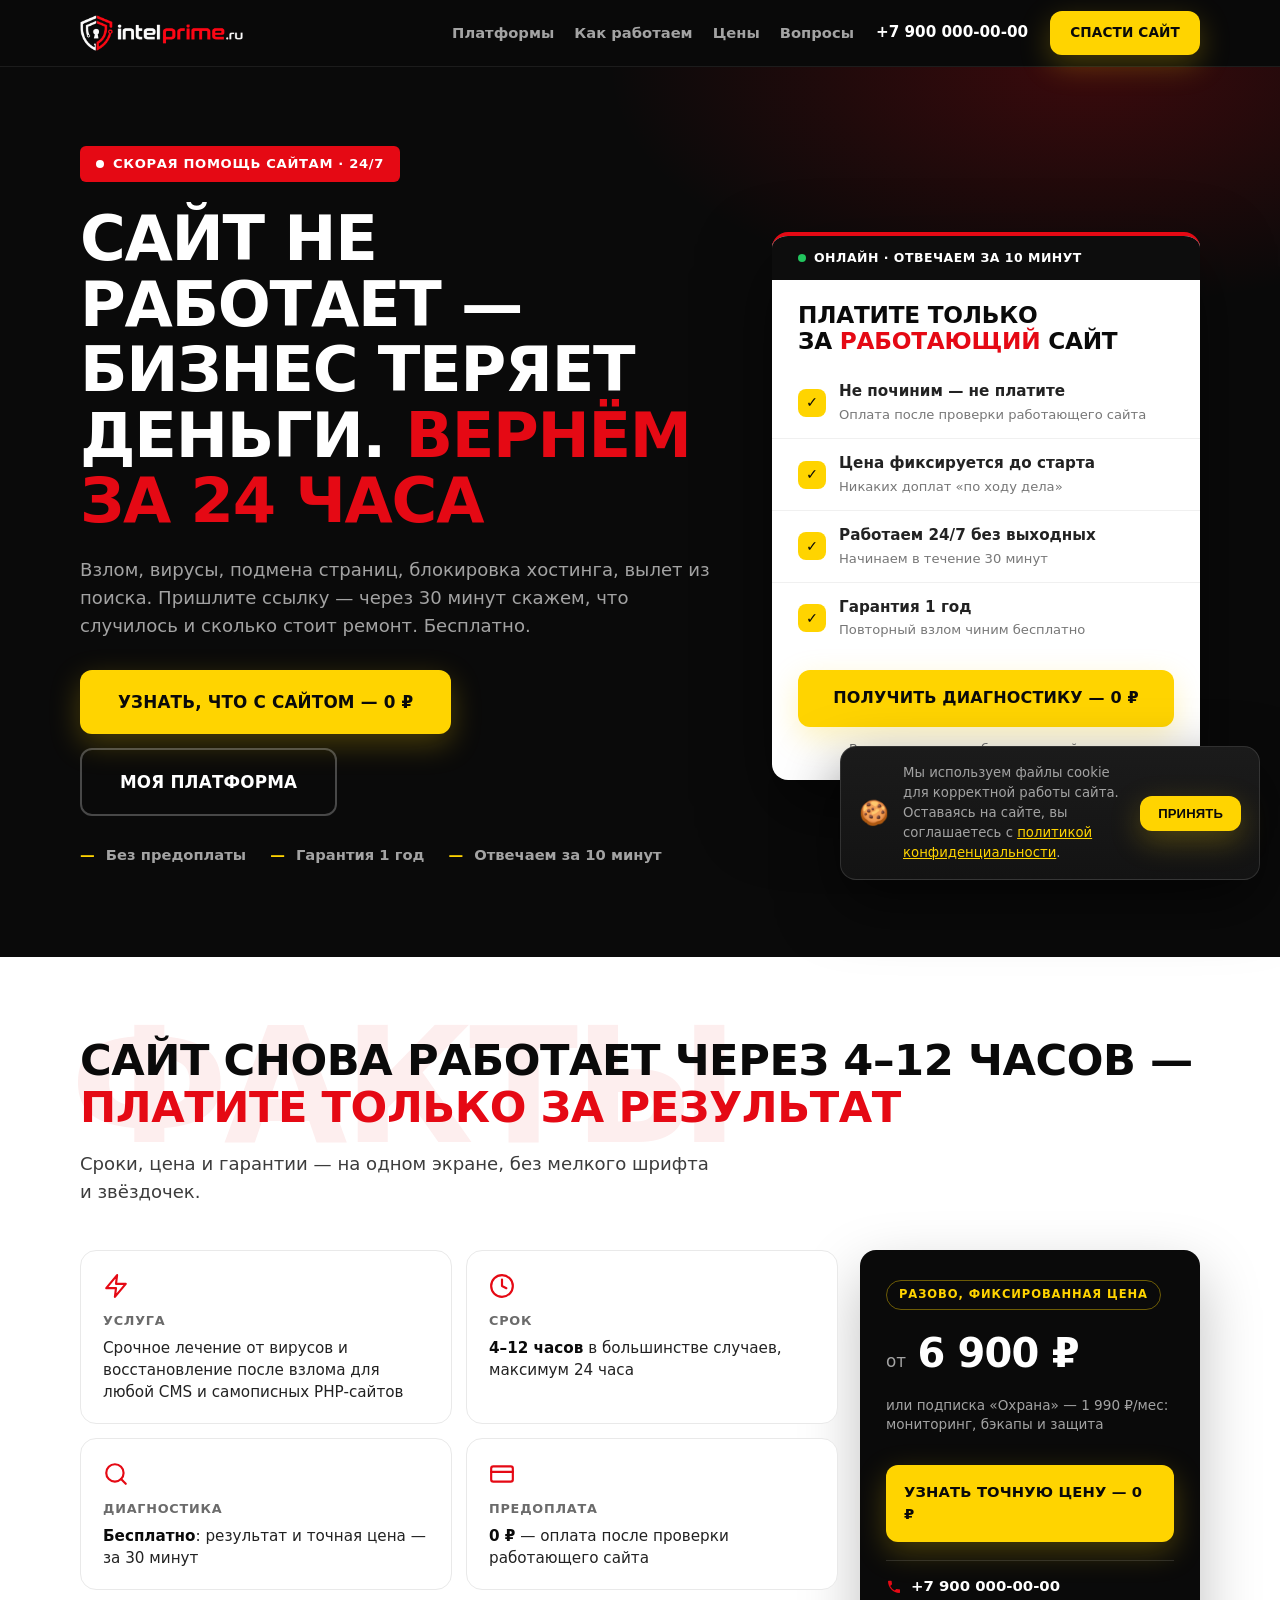
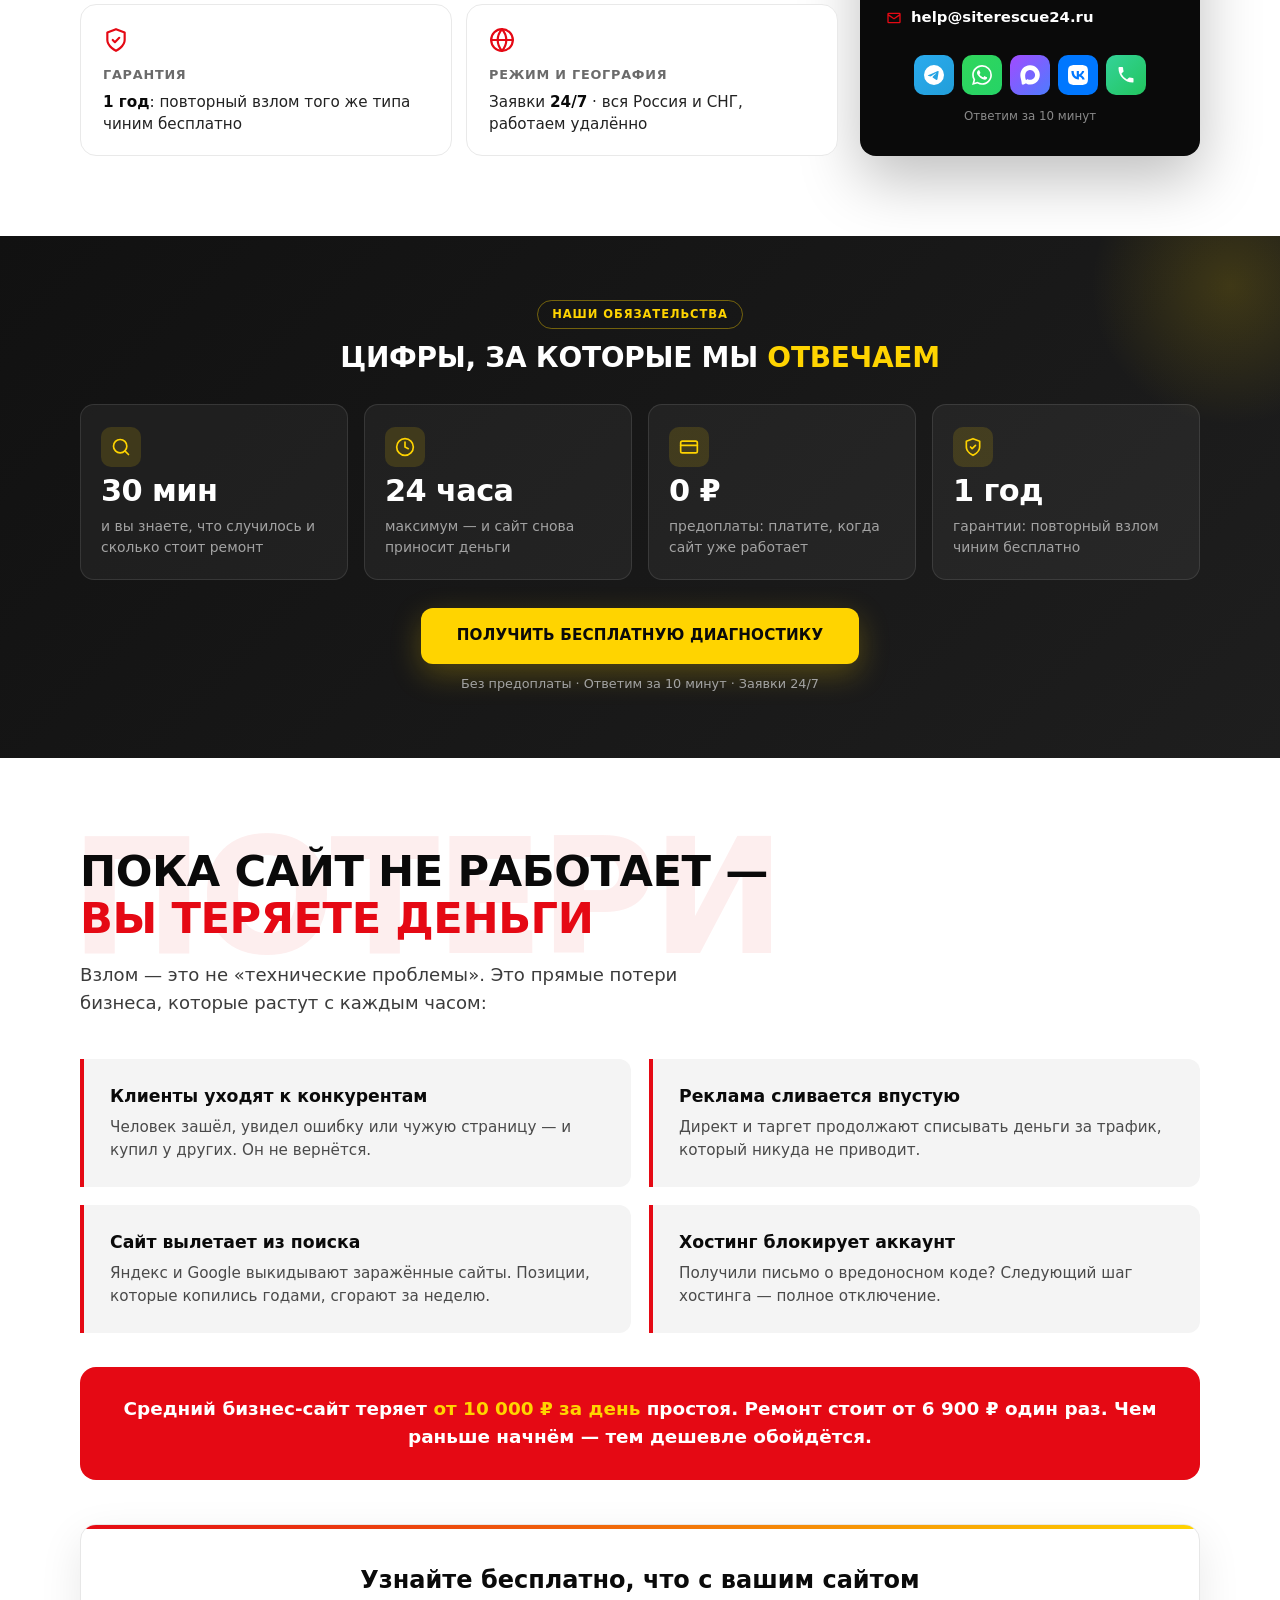
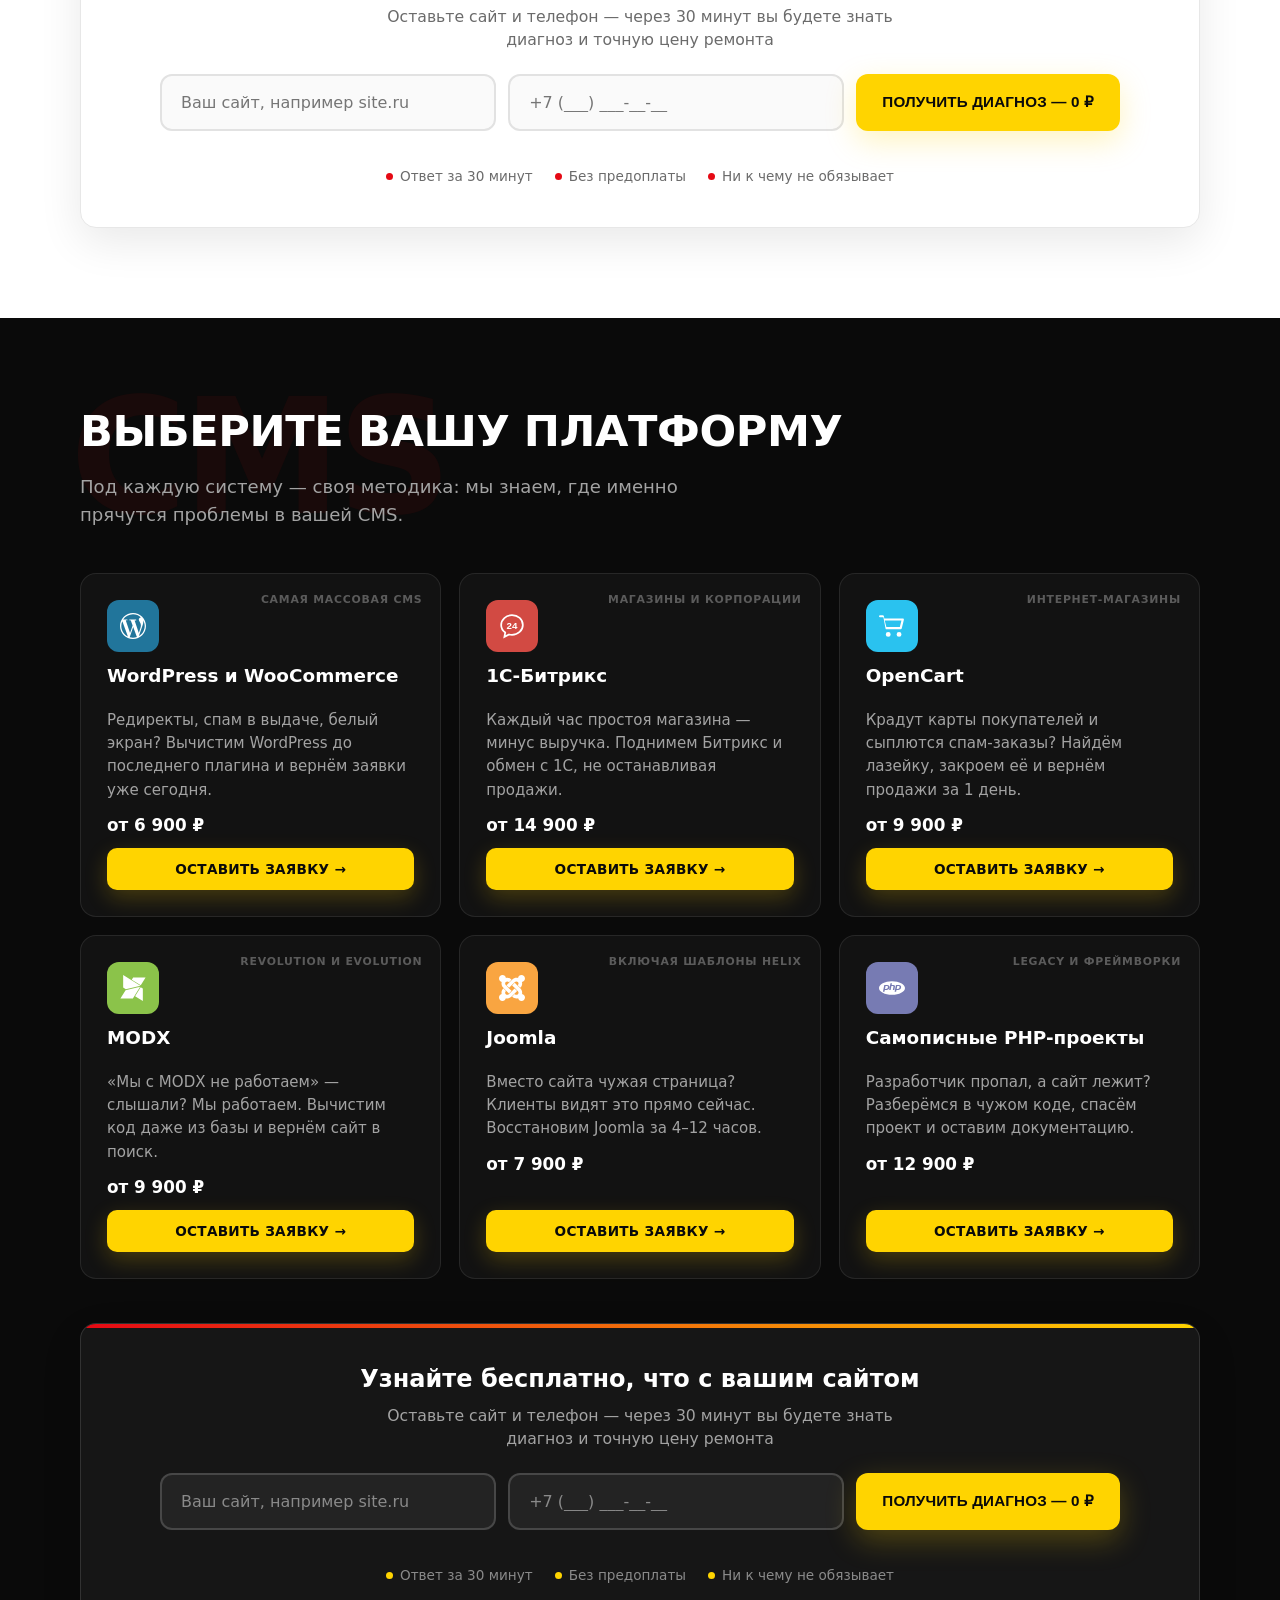
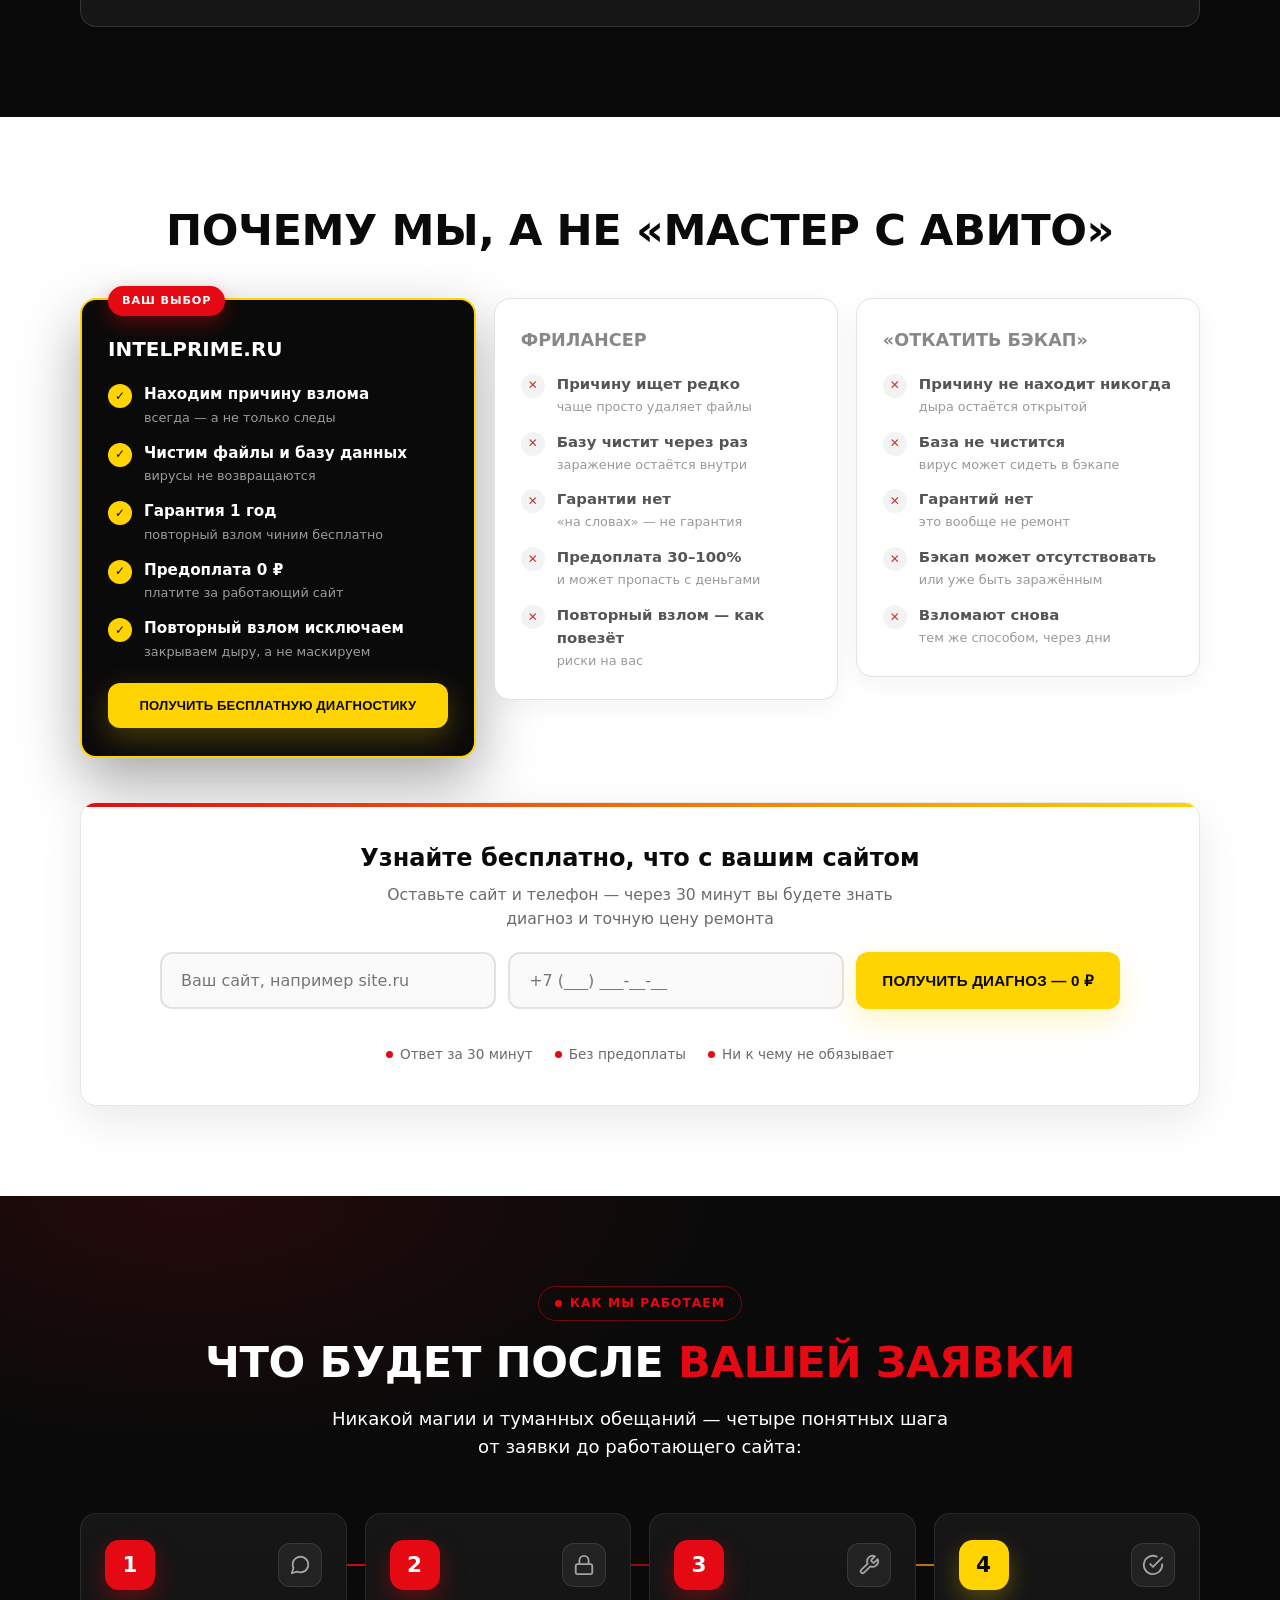
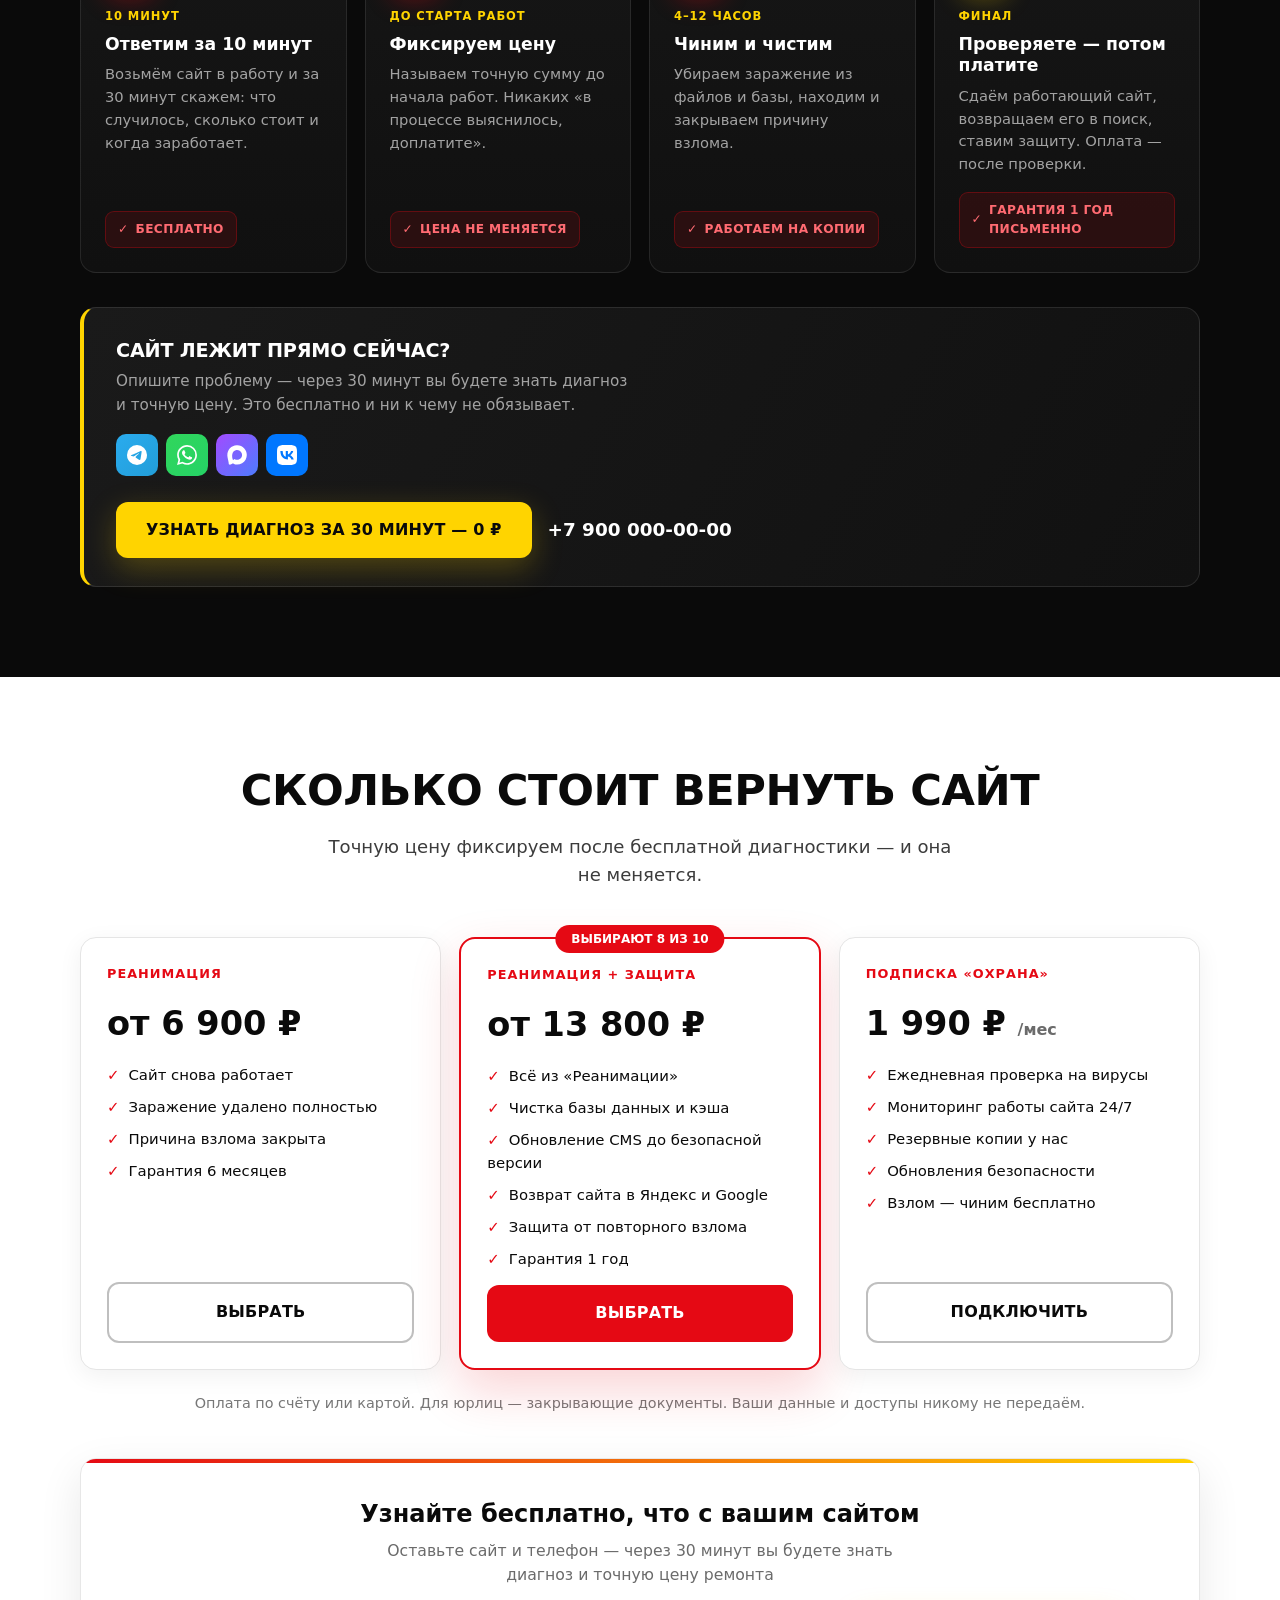
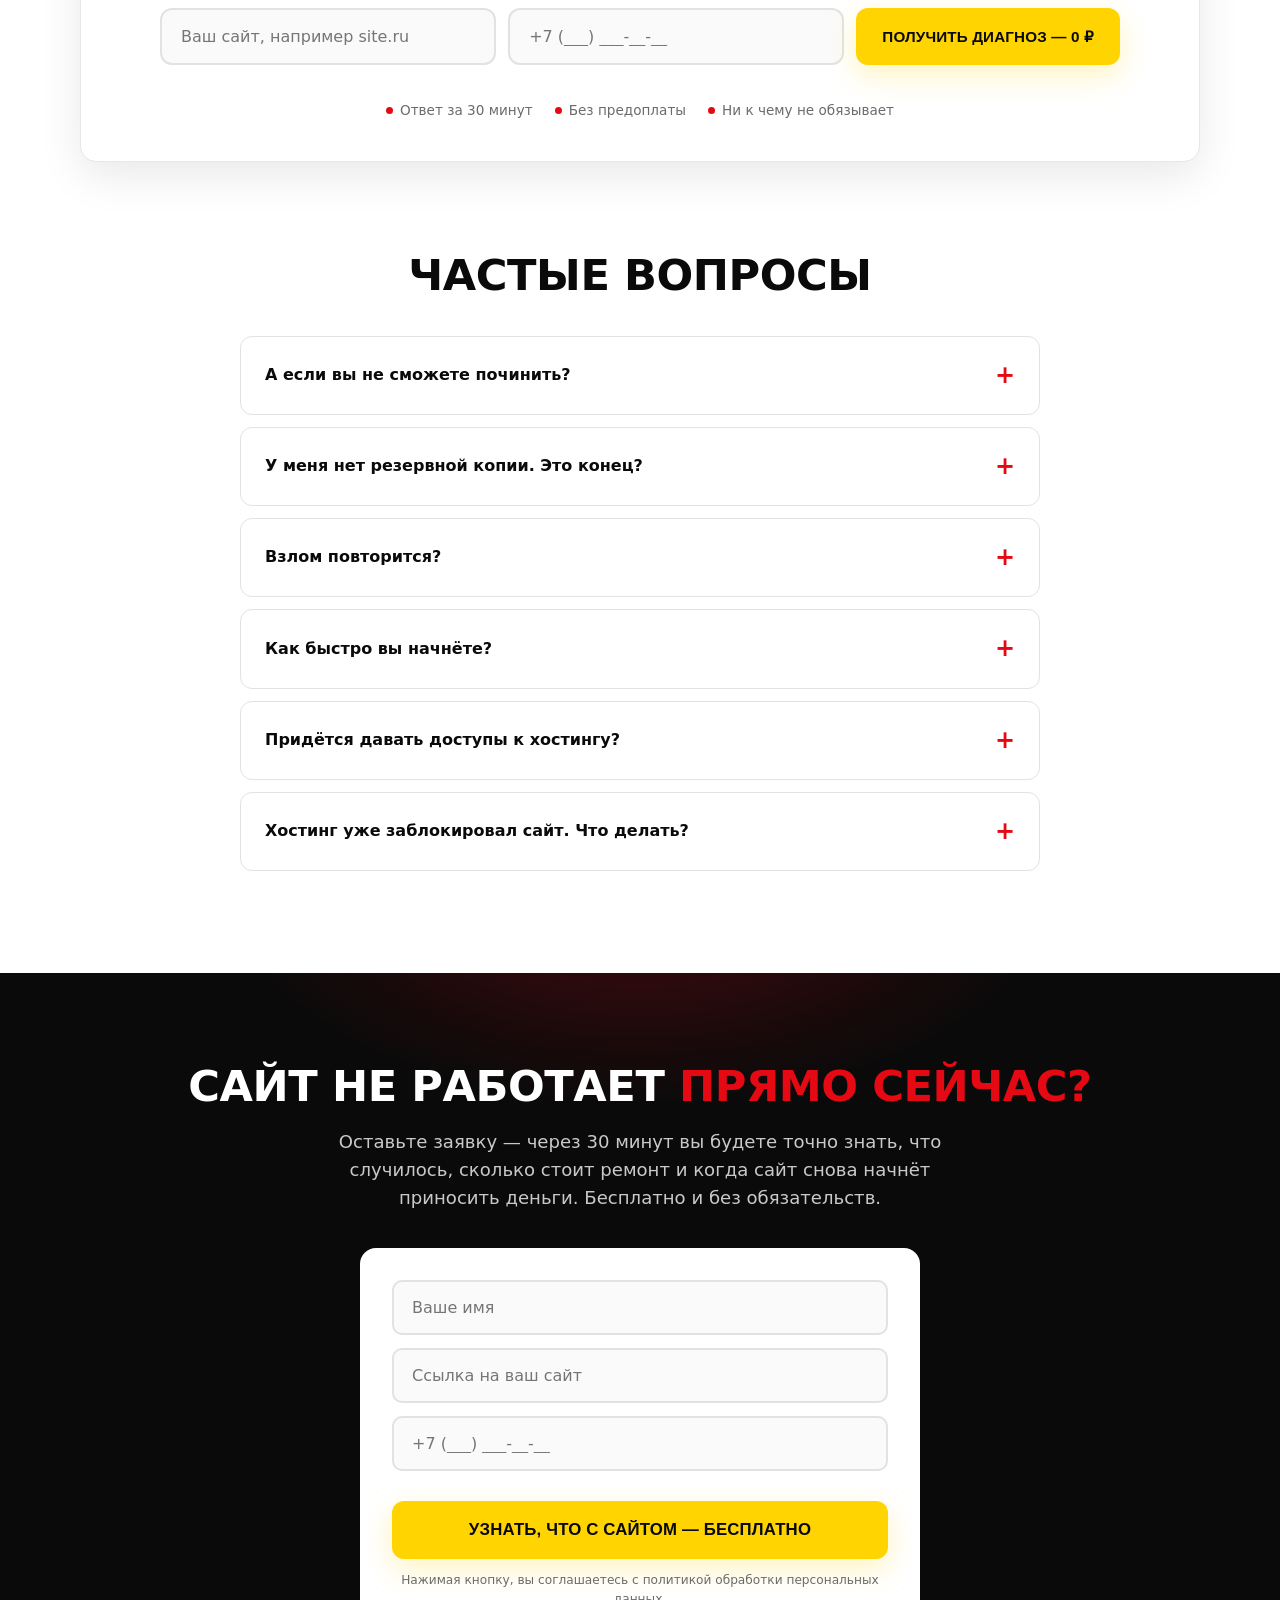
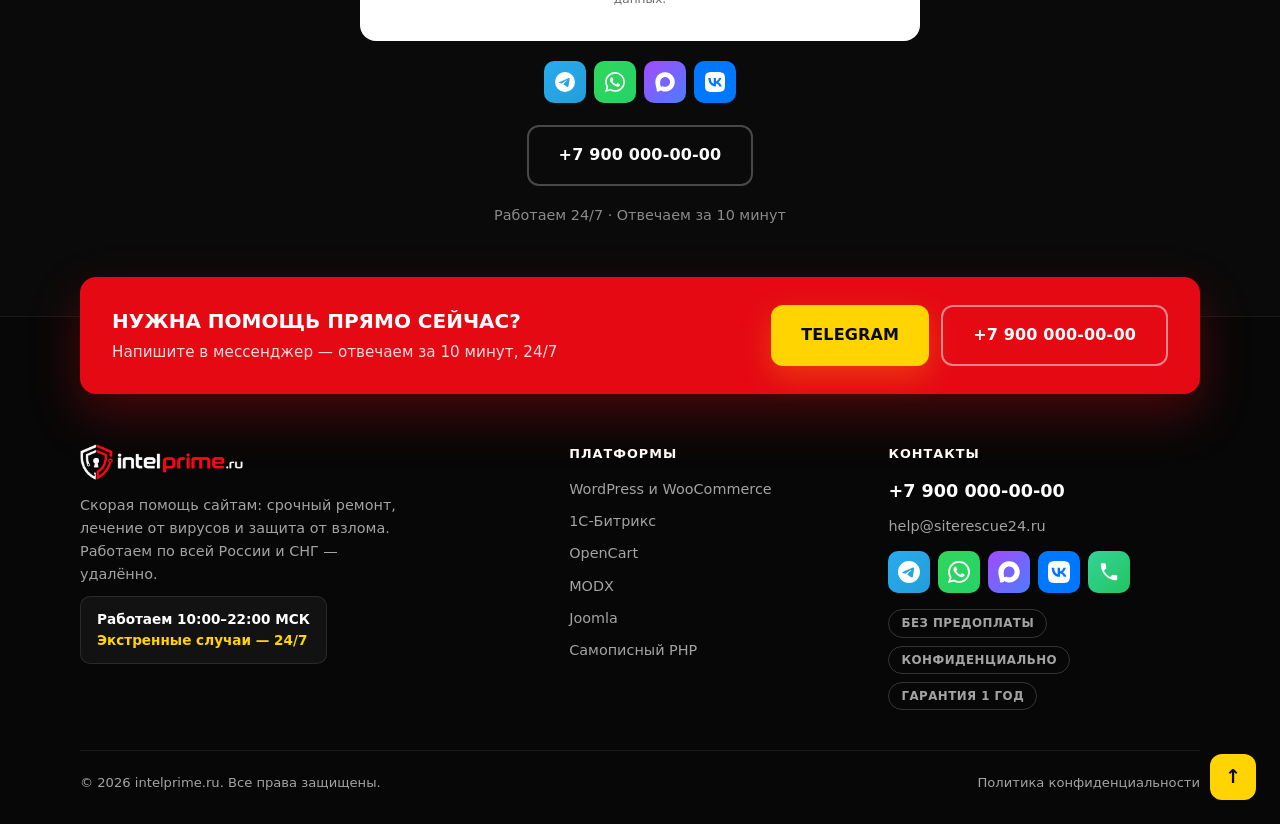
==== commit 4acf9014: "Redesign quick-form: full-width, phone field, direct submit without popup, mobile-friendly" ====
--- a/index.html
+++ b/index.html
@@ -164,14 +164,18 @@
     <div class="pain-list"><div class="pain reveal"><b>Клиенты уходят к конкурентам</b><p>Человек зашёл, увидел ошибку или чужую страницу — и купил у других. Он не вернётся.</p></div><div class="pain reveal"><b>Реклама сливается впустую</b><p>Директ и таргет продолжают списывать деньги за трафик, который никуда не приводит.</p></div><div class="pain reveal"><b>Сайт вылетает из поиска</b><p>Яндекс и Google выкидывают заражённые сайты. Позиции, которые копились годами, сгорают за неделю.</p></div><div class="pain reveal"><b>Хостинг блокирует аккаунт</b><p>Получили письмо о вредоносном коде? Следующий шаг хостинга — полное отключение.</p></div></div>
     <div class="money reveal">Средний бизнес-сайт теряет <b>от 10 000 ₽ за день</b> простоя. Ремонт стоит от 6 900 ₽ один раз. Чем раньше начнём — тем дешевле обойдётся.</div>
     <form class="quick-form js-quick-form reveal" novalidate>
-      <b class="qf-title">Узнайте бесплатно, что с вашим сайтом</b>
+      <div class="qf-head">
+        <b class="qf-title">Узнайте бесплатно, что с вашим сайтом</b>
+        <p class="qf-sub">Оставьте сайт и телефон — через 30 минут вы будете знать диагноз и точную цену ремонта</p>
+      </div>
       <div class="qf-row">
         <input type="url" name="site" placeholder="Ваш сайт, например site.ru" maxlength="200" autocomplete="url" required>
-        <button class="btn btn-cta" type="submit">Отправить</button>
+        <input type="tel" name="phone" class="js-phone" placeholder="+7 (___) ___-__-__" inputmode="tel" autocomplete="tel" required>
+        <button class="btn btn-cta qf-btn" type="submit">Получить диагноз — 0 ₽</button>
       </div>
       <input type="text" name="company" class="hp-field" tabindex="-1" autocomplete="off" aria-hidden="true">
       <p class="form-error" aria-live="polite"></p>
-      <p class="fine">Диагноз и точная цена через 30 минут · 0 ₽ · ни к чему не обязывает</p>
+      <div class="qf-points"><span>Ответ за 30 минут</span><span>Без предоплаты</span><span>Ни к чему не обязывает</span></div>
     </form>
   </div>
 </section>
@@ -231,14 +235,18 @@
       </div>
     </div>
     <form class="quick-form js-quick-form reveal qf-dark" novalidate>
-      <b class="qf-title">Узнайте бесплатно, что с вашим сайтом</b>
+      <div class="qf-head">
+        <b class="qf-title">Узнайте бесплатно, что с вашим сайтом</b>
+        <p class="qf-sub">Оставьте сайт и телефон — через 30 минут вы будете знать диагноз и точную цену ремонта</p>
+      </div>
       <div class="qf-row">
         <input type="url" name="site" placeholder="Ваш сайт, например site.ru" maxlength="200" autocomplete="url" required>
-        <button class="btn btn-cta" type="submit">Отправить</button>
+        <input type="tel" name="phone" class="js-phone" placeholder="+7 (___) ___-__-__" inputmode="tel" autocomplete="tel" required>
+        <button class="btn btn-cta qf-btn" type="submit">Получить диагноз — 0 ₽</button>
       </div>
       <input type="text" name="company" class="hp-field" tabindex="-1" autocomplete="off" aria-hidden="true">
       <p class="form-error" aria-live="polite"></p>
-      <p class="fine">Диагноз и точная цена через 30 минут · 0 ₽ · ни к чему не обязывает</p>
+      <div class="qf-points"><span>Ответ за 30 минут</span><span>Без предоплаты</span><span>Ни к чему не обязывает</span></div>
     </form>
   </div>
 </section>
@@ -280,14 +288,18 @@
       </div>
     </div>
     <form class="quick-form js-quick-form reveal" novalidate>
-      <b class="qf-title">Узнайте бесплатно, что с вашим сайтом</b>
+      <div class="qf-head">
+        <b class="qf-title">Узнайте бесплатно, что с вашим сайтом</b>
+        <p class="qf-sub">Оставьте сайт и телефон — через 30 минут вы будете знать диагноз и точную цену ремонта</p>
+      </div>
       <div class="qf-row">
         <input type="url" name="site" placeholder="Ваш сайт, например site.ru" maxlength="200" autocomplete="url" required>
-        <button class="btn btn-cta" type="submit">Отправить</button>
+        <input type="tel" name="phone" class="js-phone" placeholder="+7 (___) ___-__-__" inputmode="tel" autocomplete="tel" required>
+        <button class="btn btn-cta qf-btn" type="submit">Получить диагноз — 0 ₽</button>
       </div>
       <input type="text" name="company" class="hp-field" tabindex="-1" autocomplete="off" aria-hidden="true">
       <p class="form-error" aria-live="polite"></p>
-      <p class="fine">Диагноз и точная цена через 30 минут · 0 ₽ · ни к чему не обязывает</p>
+      <div class="qf-points"><span>Ответ за 30 минут</span><span>Без предоплаты</span><span>Ни к чему не обязывает</span></div>
     </form>
   </div>
 </section>
@@ -393,14 +405,18 @@
     </div>
     <p class="center" style="margin-top:22px;color:#777;font-size:.9rem">Оплата по счёту или картой. Для юрлиц — закрывающие документы. Ваши данные и доступы никому не передаём.</p>
     <form class="quick-form js-quick-form reveal" novalidate>
-      <b class="qf-title">Узнайте бесплатно, что с вашим сайтом</b>
+      <div class="qf-head">
+        <b class="qf-title">Узнайте бесплатно, что с вашим сайтом</b>
+        <p class="qf-sub">Оставьте сайт и телефон — через 30 минут вы будете знать диагноз и точную цену ремонта</p>
+      </div>
       <div class="qf-row">
         <input type="url" name="site" placeholder="Ваш сайт, например site.ru" maxlength="200" autocomplete="url" required>
-        <button class="btn btn-cta" type="submit">Отправить</button>
+        <input type="tel" name="phone" class="js-phone" placeholder="+7 (___) ___-__-__" inputmode="tel" autocomplete="tel" required>
+        <button class="btn btn-cta qf-btn" type="submit">Получить диагноз — 0 ₽</button>
       </div>
       <input type="text" name="company" class="hp-field" tabindex="-1" autocomplete="off" aria-hidden="true">
       <p class="form-error" aria-live="polite"></p>
-      <p class="fine">Диагноз и точная цена через 30 минут · 0 ₽ · ни к чему не обязывает</p>
+      <div class="qf-points"><span>Ответ за 30 минут</span><span>Без предоплаты</span><span>Ни к чему не обязывает</span></div>
     </form>
   </div>
 </section>
--- a/assets/style.css
+++ b/assets/style.css
@@ -289,21 +289,29 @@
 .form-card .fine{font-size:.76rem;color:var(--muted-l);margin-top:12px;text-align:center}
 .messengers{display:flex;gap:12px;justify-content:center;margin-top:22px;flex-wrap:wrap}
 .hp-field{position:absolute !important;left:-9999px !important;width:1px;height:1px;opacity:0;pointer-events:none}
-.quick-form{max-width:640px;margin:34px auto 0;background:var(--white);border:1px solid #e7e7e7;border-radius:var(--radius);padding:26px 28px;text-align:center;box-shadow:0 10px 34px rgba(0,0,0,.07)}
-.qf-title{display:block;font-size:1.1rem;font-weight:900;margin-bottom:14px;color:var(--black)}
-.qf-row{display:flex;gap:10px}
-.qf-row input{flex:1;min-width:0;padding:15px 17px;border-radius:10px;border:2px solid #e2e2e2;background:#fafafa;color:var(--black);font-size:1rem;font-family:inherit}
+.quick-form{width:100%;margin:44px auto 0;background:var(--white);border:1px solid #e7e7e7;border-radius:var(--radius);padding:40px 44px;text-align:center;box-shadow:0 14px 44px rgba(0,0,0,.09);position:relative;overflow:hidden}
+.quick-form::before{content:"";position:absolute;top:0;left:0;right:0;height:4px;background:linear-gradient(90deg,var(--red),var(--yellow))}
+.qf-head{margin-bottom:22px}
+.qf-title{display:block;font-size:1.5rem;font-weight:900;color:var(--black);line-height:1.25}
+.qf-sub{margin:10px auto 0;max-width:560px;color:var(--muted-l);font-size:.98rem;line-height:1.5}
+.qf-row{display:flex;gap:12px;max-width:960px;margin:0 auto}
+.qf-row input{flex:1;min-width:0;padding:17px 19px;border-radius:12px;border:2px solid #e2e2e2;background:#fafafa;color:var(--black);font-size:1rem;font-family:inherit}
 .qf-row input:focus{outline:0;border-color:var(--red)}
-.qf-row .btn{white-space:nowrap}
-.quick-form .fine{font-size:.78rem;color:var(--muted-l);margin-top:11px}
-.quick-form .form-error{text-align:left}
+.qf-row .btn{white-space:nowrap;padding:17px 26px;font-size:.95rem}
+.quick-form .form-error{text-align:center;margin-top:10px}
+.qf-points{display:flex;gap:8px 22px;justify-content:center;flex-wrap:wrap;margin-top:18px}
+.qf-points span{font-size:.85rem;color:var(--muted-l);display:inline-flex;align-items:center;gap:7px}
+.qf-points span::before{content:"";width:7px;height:7px;border-radius:50%;background:var(--red);flex-shrink:0}
 .qf-dark{background:#161616;border-color:rgba(255,255,255,.12)}
 .qf-dark .qf-title{color:var(--white)}
+.qf-dark .qf-sub{color:#a3a3a3}
 .qf-dark .qf-row input{background:rgba(255,255,255,.06);border-color:rgba(255,255,255,.16);color:var(--white)}
 .qf-dark .qf-row input::placeholder{color:#8a8a8a}
 .qf-dark .qf-row input:focus{border-color:var(--yellow)}
-.qf-dark .fine{color:#8a8a8a}
-@media(max-width:560px){.qf-row{flex-direction:column}.qf-row .btn{width:100%}}
+.qf-dark .qf-points span{color:#8a8a8a}
+.qf-dark .qf-points span::before{background:var(--yellow)}
+@media(max-width:860px){.qf-row{flex-direction:column}.qf-row .btn{width:100%}}
+@media(max-width:560px){.quick-form{padding:28px 18px;margin-top:34px}.qf-title{font-size:1.22rem}.qf-sub{font-size:.9rem}.qf-row input{padding:15px 16px}}
 .form-error{color:#ef4444;font-size:.88rem;font-weight:600;min-height:1.2em;margin:2px 0}
 .form-error:empty{margin:0}
 .form-socials{justify-content:center;margin-top:20px}
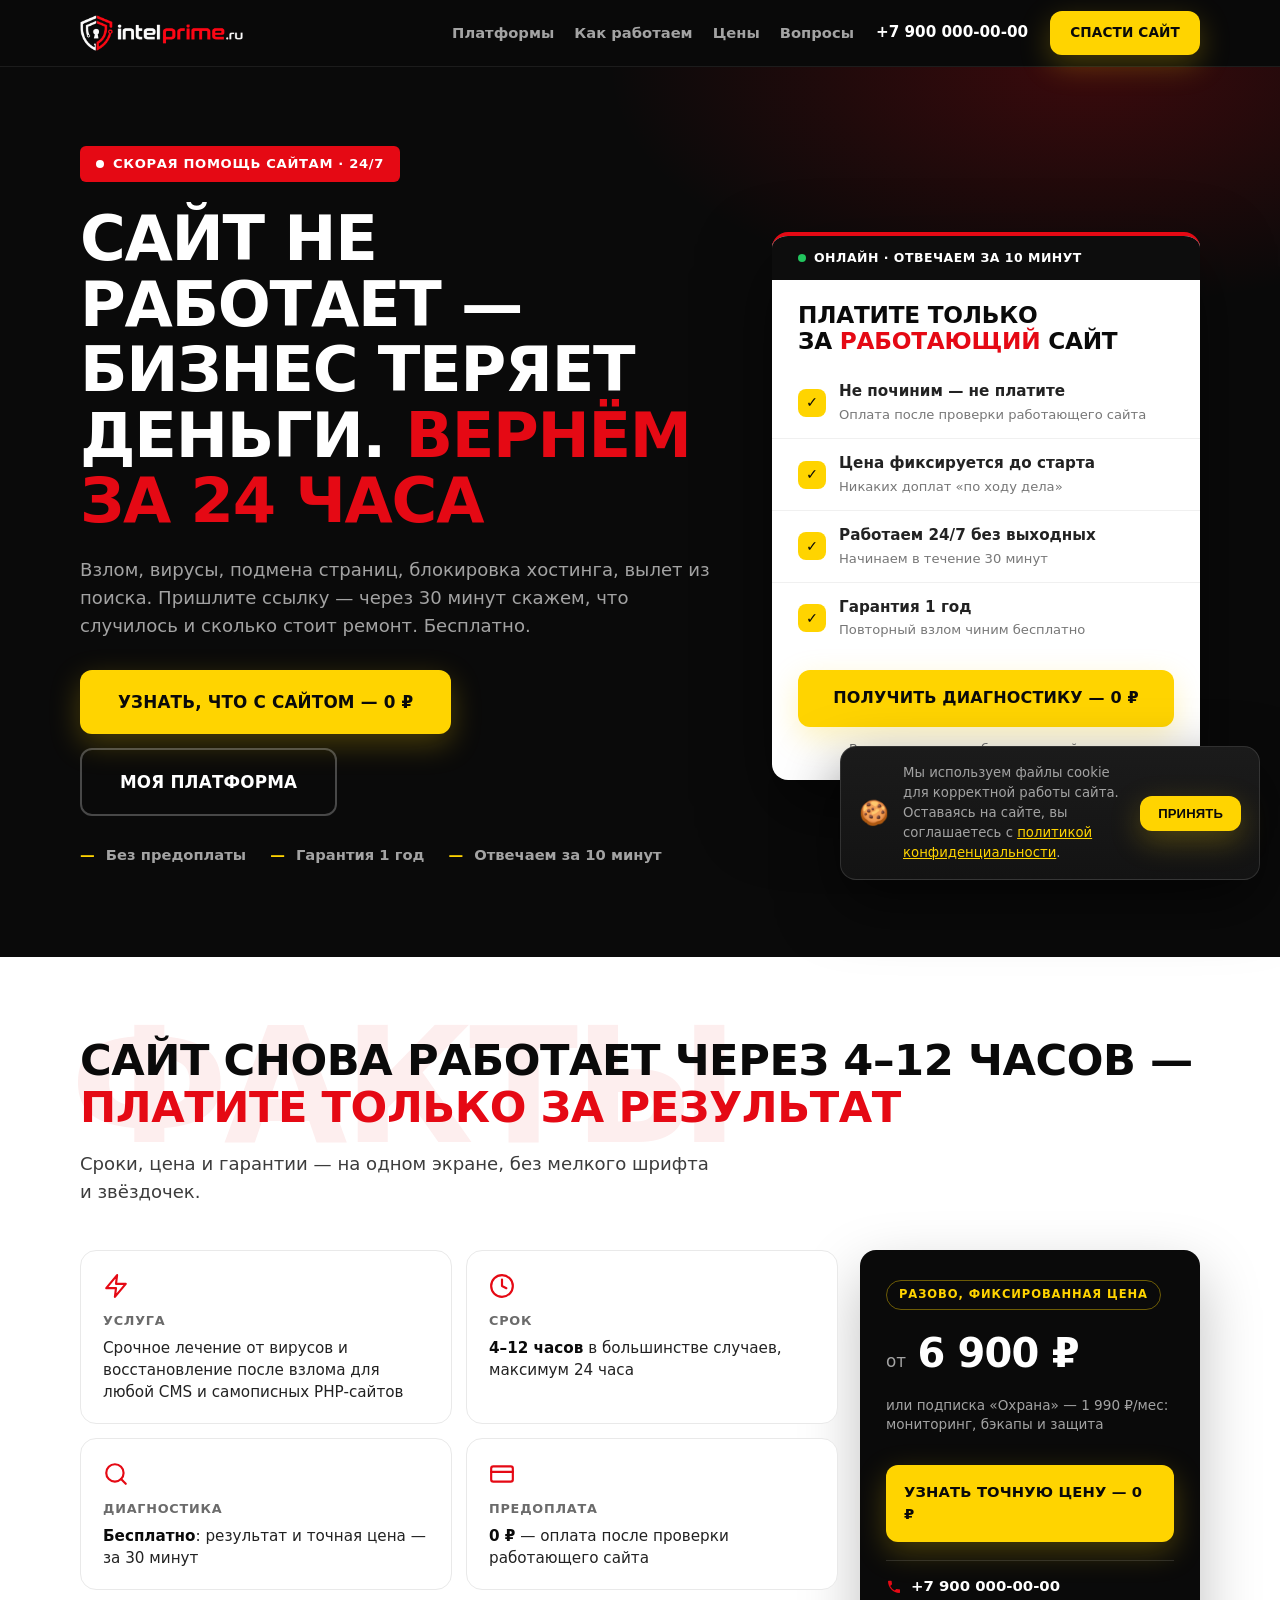
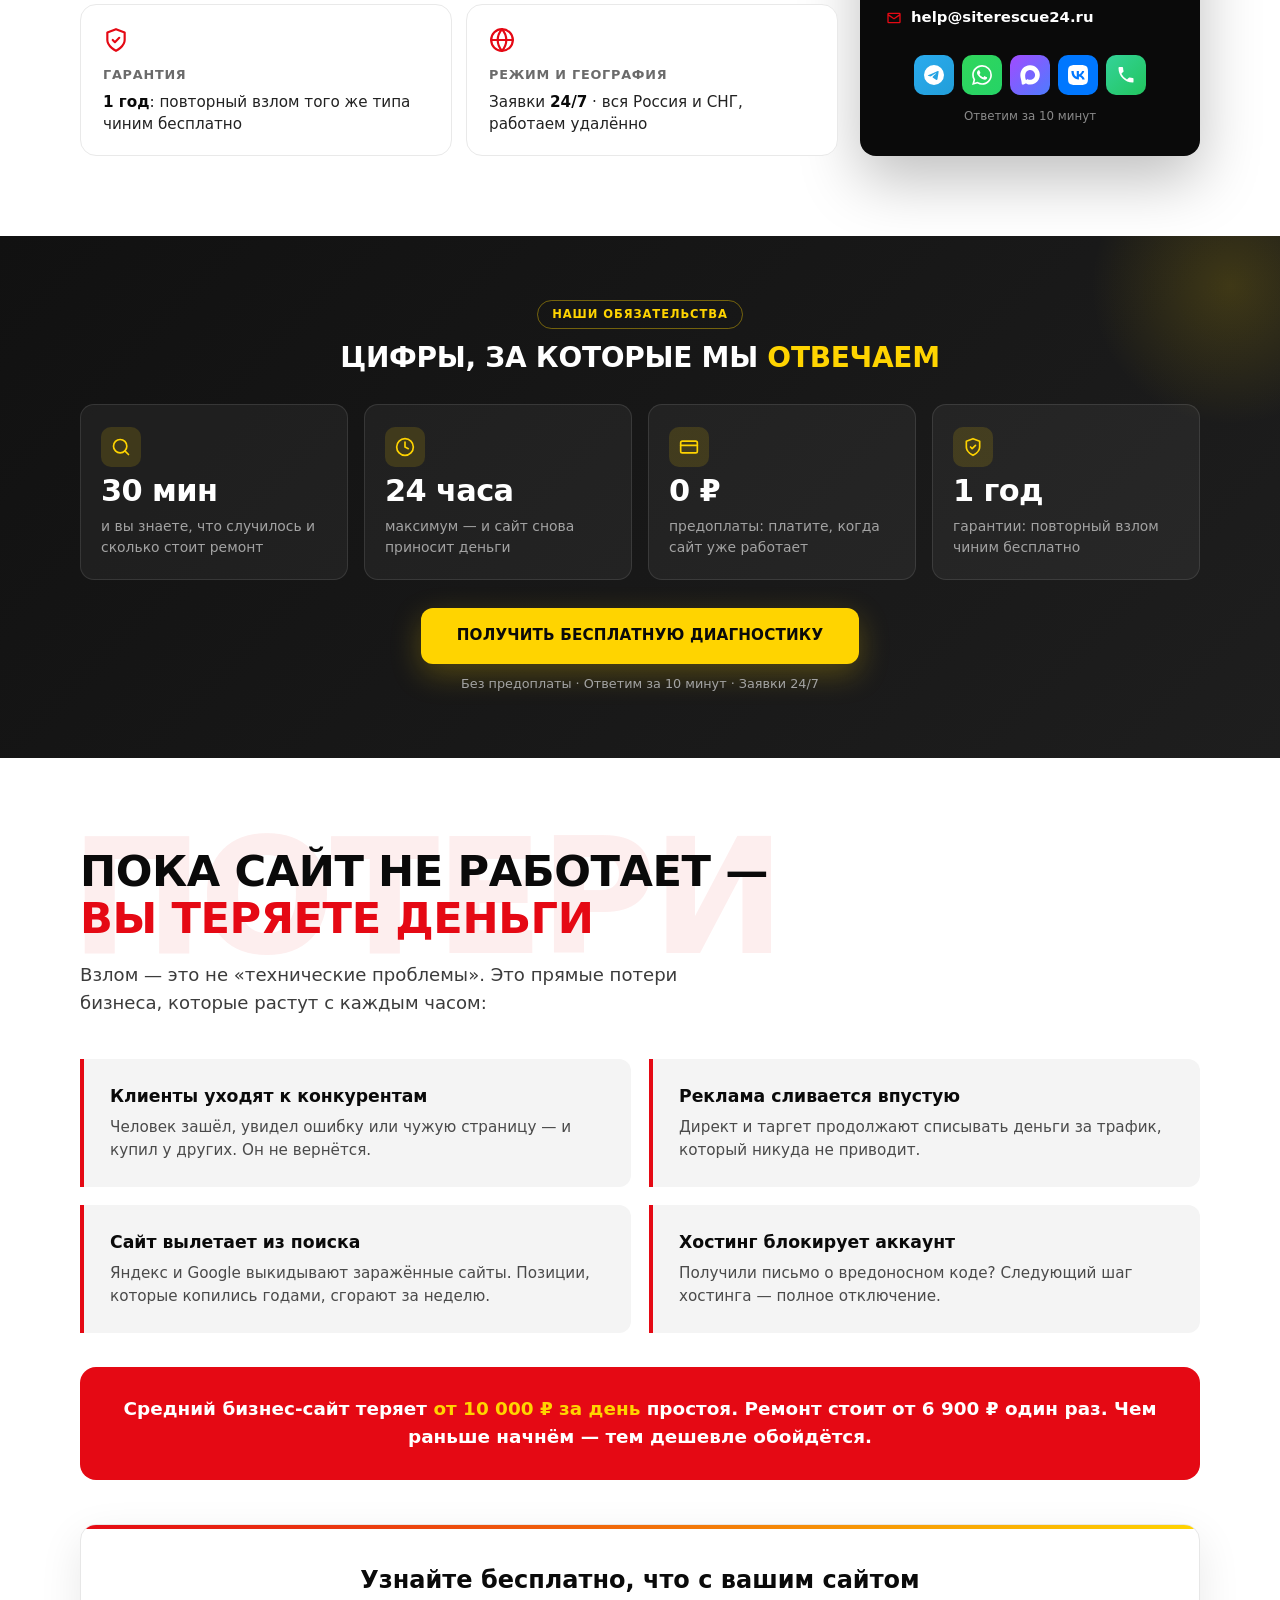
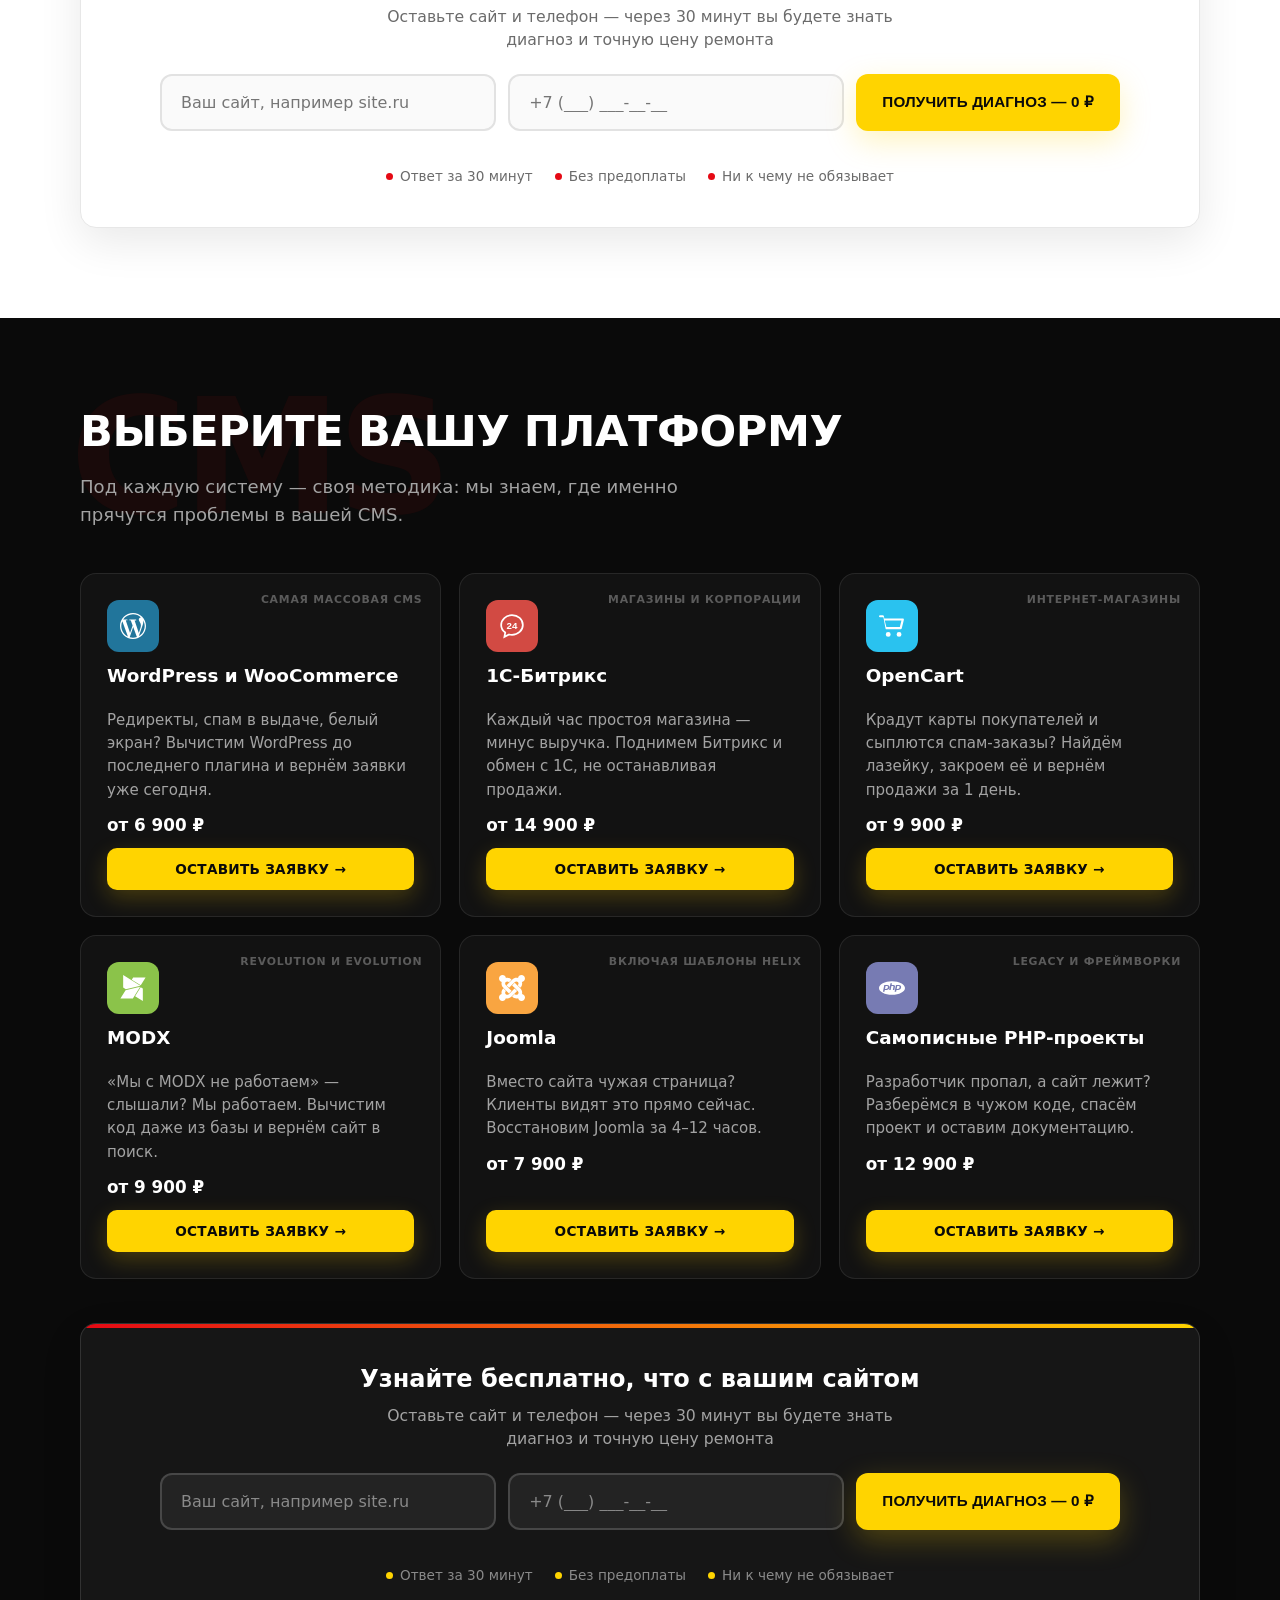
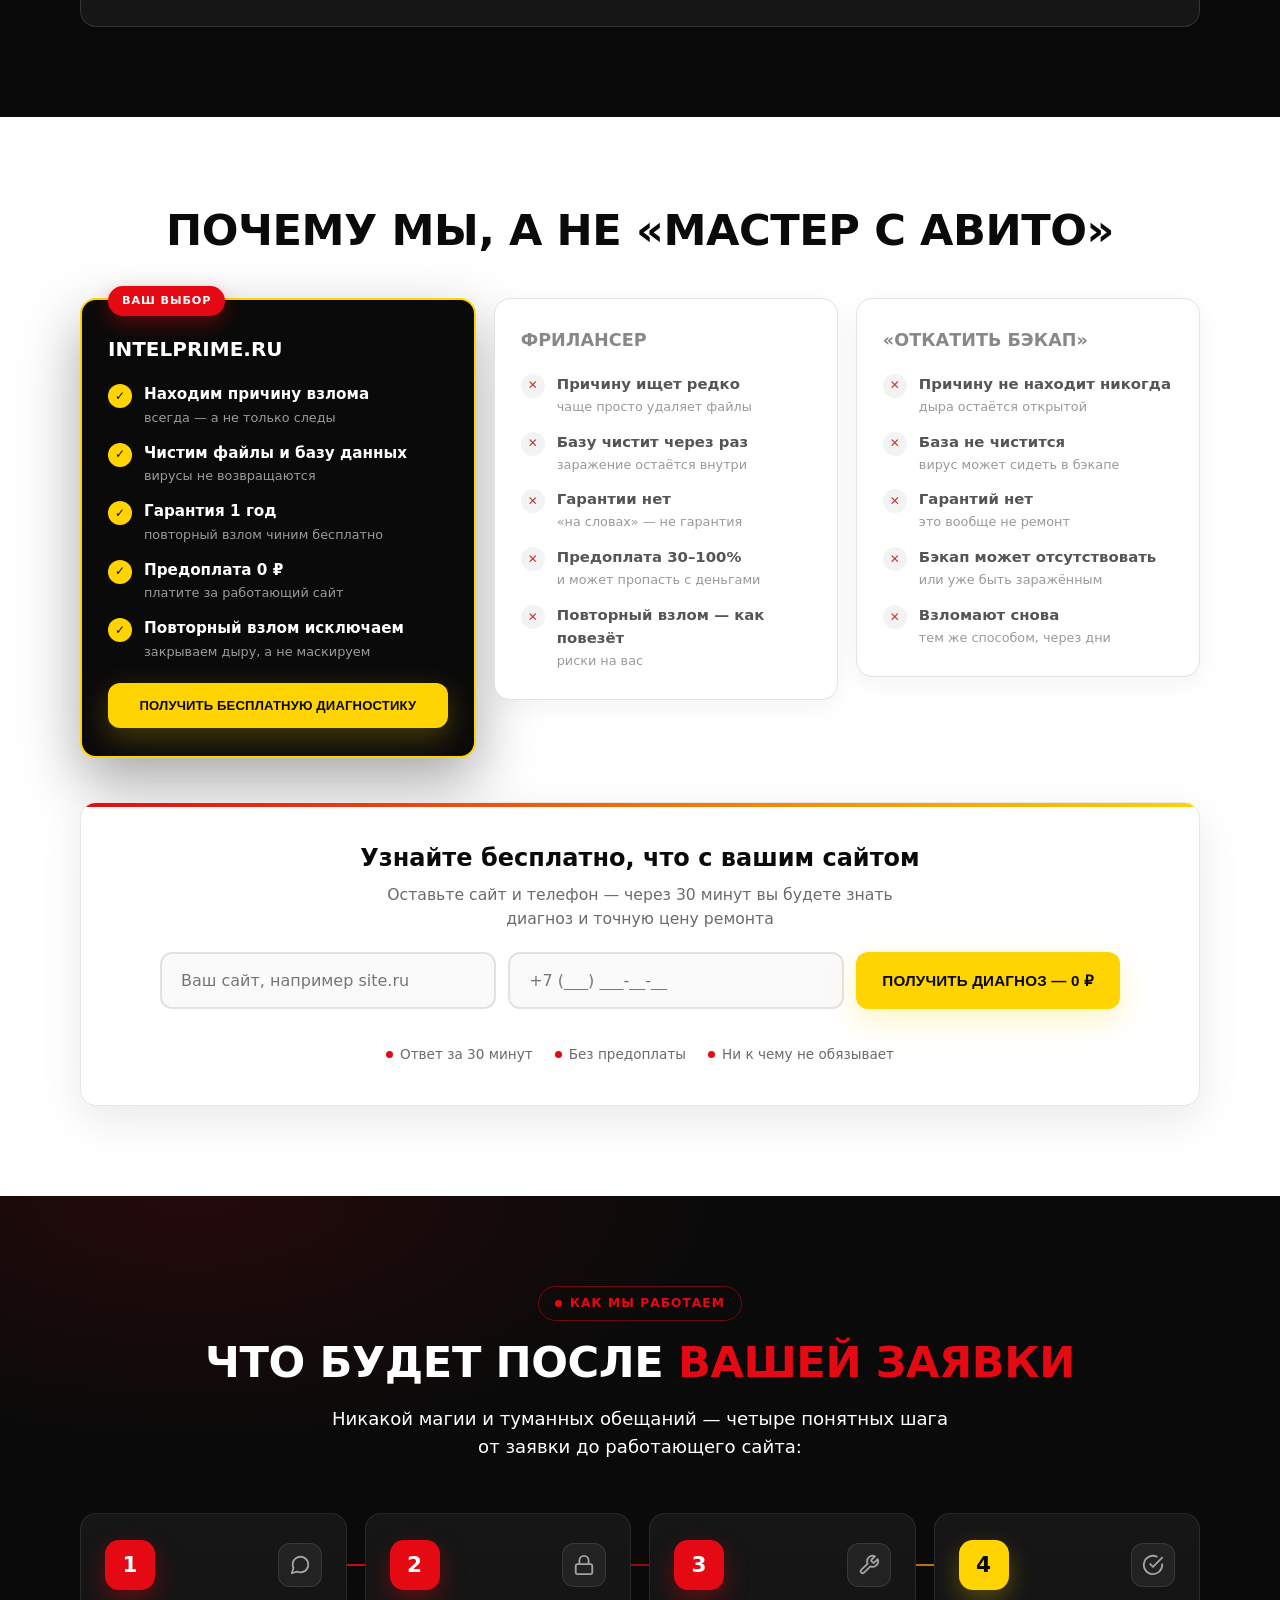
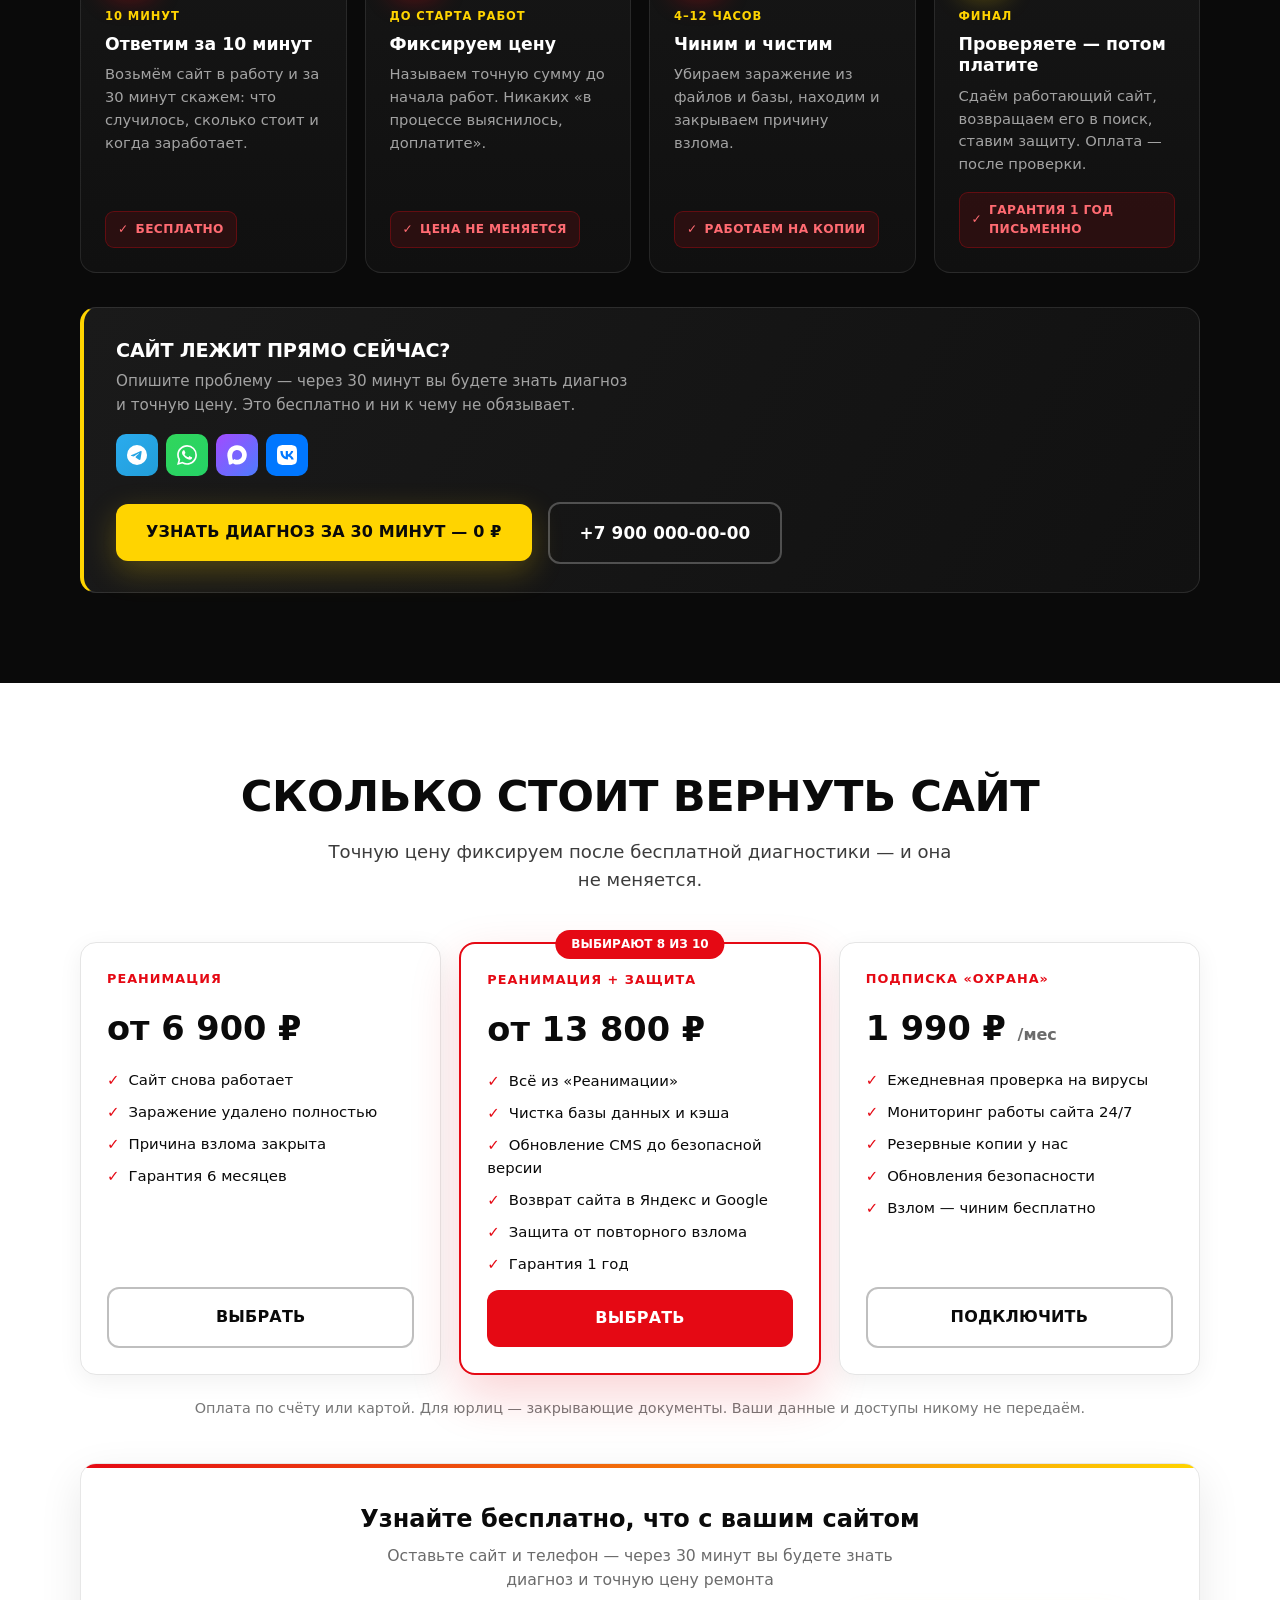
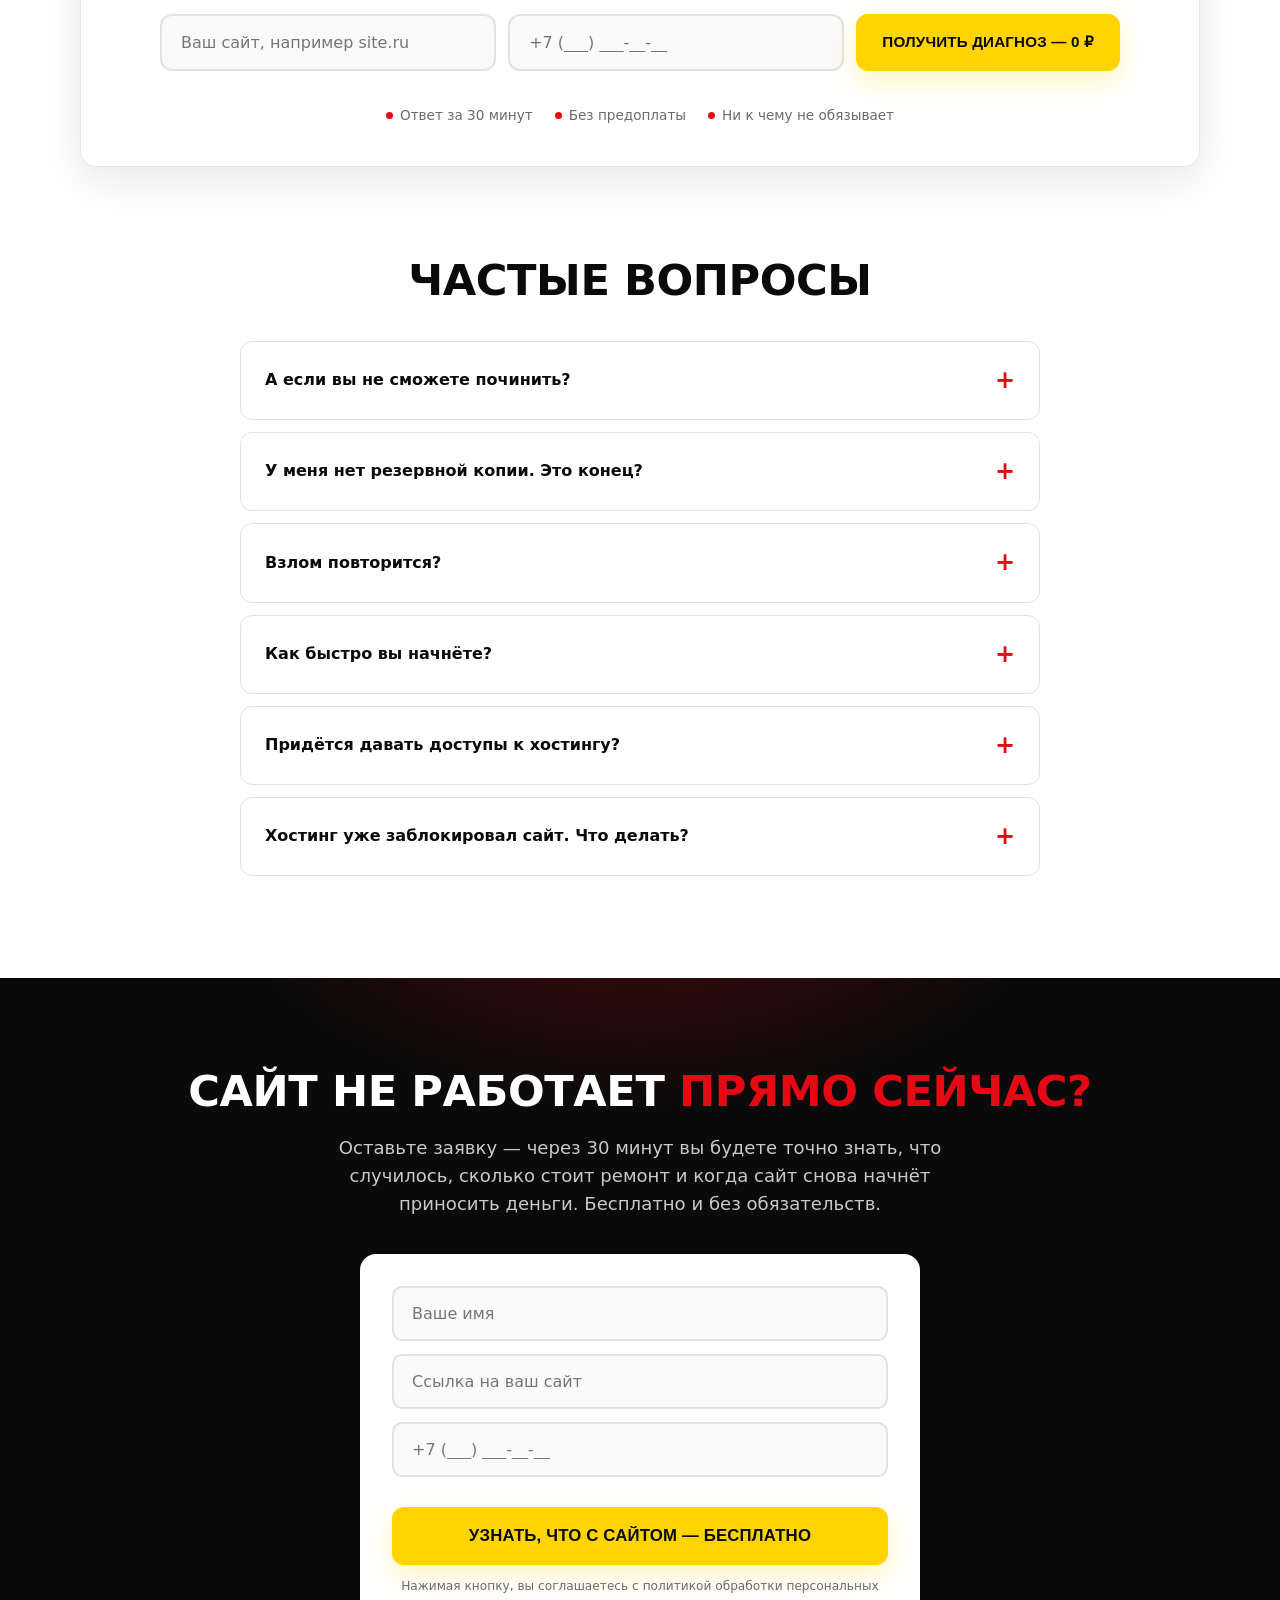
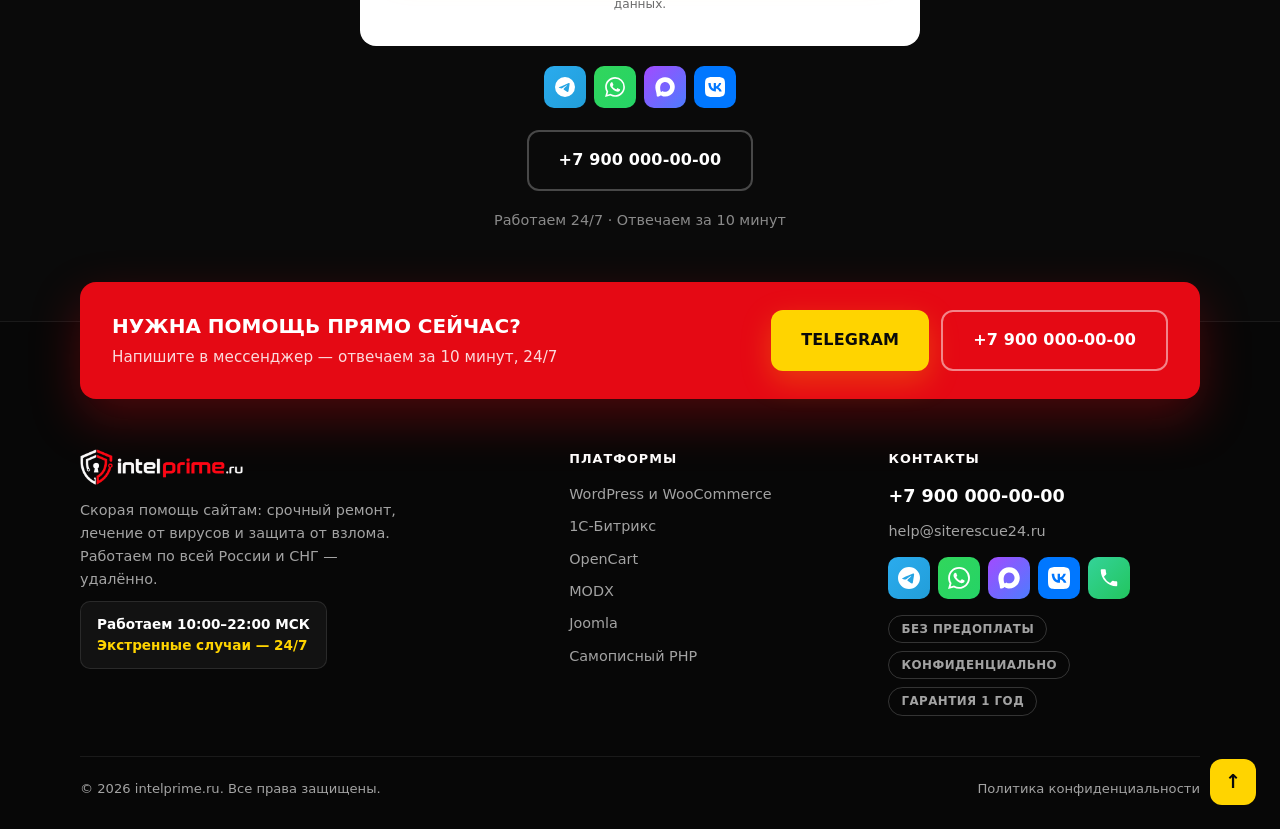
==== commit 17f582d9: "Phone as outline button in proc block; privacy links open in new tab" ====
--- a/index.html
+++ b/index.html
@@ -353,7 +353,7 @@
       </div>
       <div class="proc-cta-btns">
         <a class="btn btn-cta" href="#contact">Узнать диагноз за 30 минут — 0 ₽</a>
-        <a class="proc-cta-phone" href="tel:+79000000000">+7 900 000-00-00</a>
+        <a class="btn btn-outline proc-cta-phone" href="tel:+79000000000">+7 900 000-00-00</a>
       </div>
     </div>
   </div>
@@ -450,7 +450,7 @@
       <input type="text" name="company" class="hp-field" tabindex="-1" autocomplete="off" aria-hidden="true">
       <p class="form-error" aria-live="polite"></p>
       <button class="btn btn-cta btn-lg" type="submit">Узнать, что с сайтом — бесплатно</button>
-      <p class="fine">Нажимая кнопку, вы соглашаетесь с <a href="privacy.html">политикой обработки персональных данных</a>.</p>
+      <p class="fine">Нажимая кнопку, вы соглашаетесь с <a href="privacy.html" target="_blank" rel="noopener">политикой обработки персональных данных</a>.</p>
     </form>
     <div class="socials form-socials">
       <a class="soc-tg" href="https://t.me/your_tg" aria-label="Telegram" title="Telegram"><svg class="icn" aria-hidden="true" role="img" viewBox="0 0 24 24" xmlns="http://www.w3.org/2000/svg"><title>Telegram</title><path d="M11.944 0A12 12 0 0 0 0 12a12 12 0 0 0 12 12 12 12 0 0 0 12-12A12 12 0 0 0 12 0a12 12 0 0 0-.056 0zm4.962 7.224c.1-.002.321.023.465.14a.506.506 0 0 1 .171.325c.016.093.036.306.02.472-.18 1.898-.962 6.502-1.36 8.627-.168.9-.499 1.201-.82 1.23-.696.065-1.225-.46-1.9-.902-1.056-.693-1.653-1.124-2.678-1.8-1.185-.78-.417-1.21.258-1.91.177-.184 3.247-2.977 3.307-3.23.007-.032.014-.15-.056-.212s-.174-.041-.249-.024c-.106.024-1.793 1.14-5.061 3.345-.48.33-.913.49-1.302.48-.428-.008-1.252-.241-1.865-.44-.752-.245-1.349-.374-1.297-.789.027-.216.325-.437.893-.663 3.498-1.524 5.83-2.529 6.998-3.014 3.332-1.386 4.025-1.627 4.476-1.635z"/></svg></a>
@@ -509,7 +509,7 @@
     </div>
     <div class="footer-bottom">
       <div>© 2026 intelprime.ru. Все права защищены.</div>
-      <div><a href="privacy.html">Политика конфиденциальности</a></div>
+      <div><a href="privacy.html" target="_blank" rel="noopener">Политика конфиденциальности</a></div>
     </div>
   </div>
   <a class="scrollup" href="#" aria-label="Наверх">↑</a>
@@ -528,7 +528,7 @@
       <input type="text" name="company" class="hp-field" tabindex="-1" autocomplete="off" aria-hidden="true">
       <p class="form-error" aria-live="polite"></p>
       <button class="btn btn-cta btn-lg" type="submit">Получить бесплатную диагностику</button>
-      <p class="fine">Нажимая кнопку, вы соглашаетесь с <a href="privacy.html">политикой обработки персональных данных</a>.</p>
+      <p class="fine">Нажимая кнопку, вы соглашаетесь с <a href="privacy.html" target="_blank" rel="noopener">политикой обработки персональных данных</a>.</p>
     </form>
     <div class="modal-ok" id="modal-ok">
       <div class="ok-ic">✓</div>
@@ -539,7 +539,7 @@
 </div>
 <div class="cookie-bar" id="cookie-bar" role="dialog" aria-label="Сообщение об использовании cookie" aria-hidden="true">
   <div class="cookie-ic">🍪</div>
-  <div class="cookie-txt">Мы используем файлы cookie для корректной работы сайта. Оставаясь на сайте, вы соглашаетесь с <a href="privacy.html">политикой конфиденциальности</a>.</div>
+  <div class="cookie-txt">Мы используем файлы cookie для корректной работы сайта. Оставаясь на сайте, вы соглашаетесь с <a href="privacy.html" target="_blank" rel="noopener">политикой конфиденциальности</a>.</div>
   <button class="btn btn-cta cookie-btn" id="cookie-accept" type="button">Принять</button>
 </div>
 <script src="assets/main.js"></script>
--- a/assets/style.css
+++ b/assets/style.css
@@ -219,8 +219,8 @@
 .proc-cta-btns{display:flex;gap:16px;flex-wrap:wrap;align-items:center}
 .proc-socials{margin-top:16px}
 .proc-socials a{width:42px;height:42px}
-.proc-cta-phone{display:block;text-align:center;font-weight:900;font-size:1.15rem;color:var(--white);white-space:nowrap;transition:color .15s}
-.proc-cta-phone:hover{color:var(--yellow)}
+.proc-cta-phone{font-weight:900;font-size:1.05rem;white-space:nowrap}
+.proc-cta-phone:hover{color:var(--yellow);border-color:var(--yellow)}
 @media(max-width:960px){
   .proc{grid-template-columns:1fr 1fr}
   .proc-track{display:none}
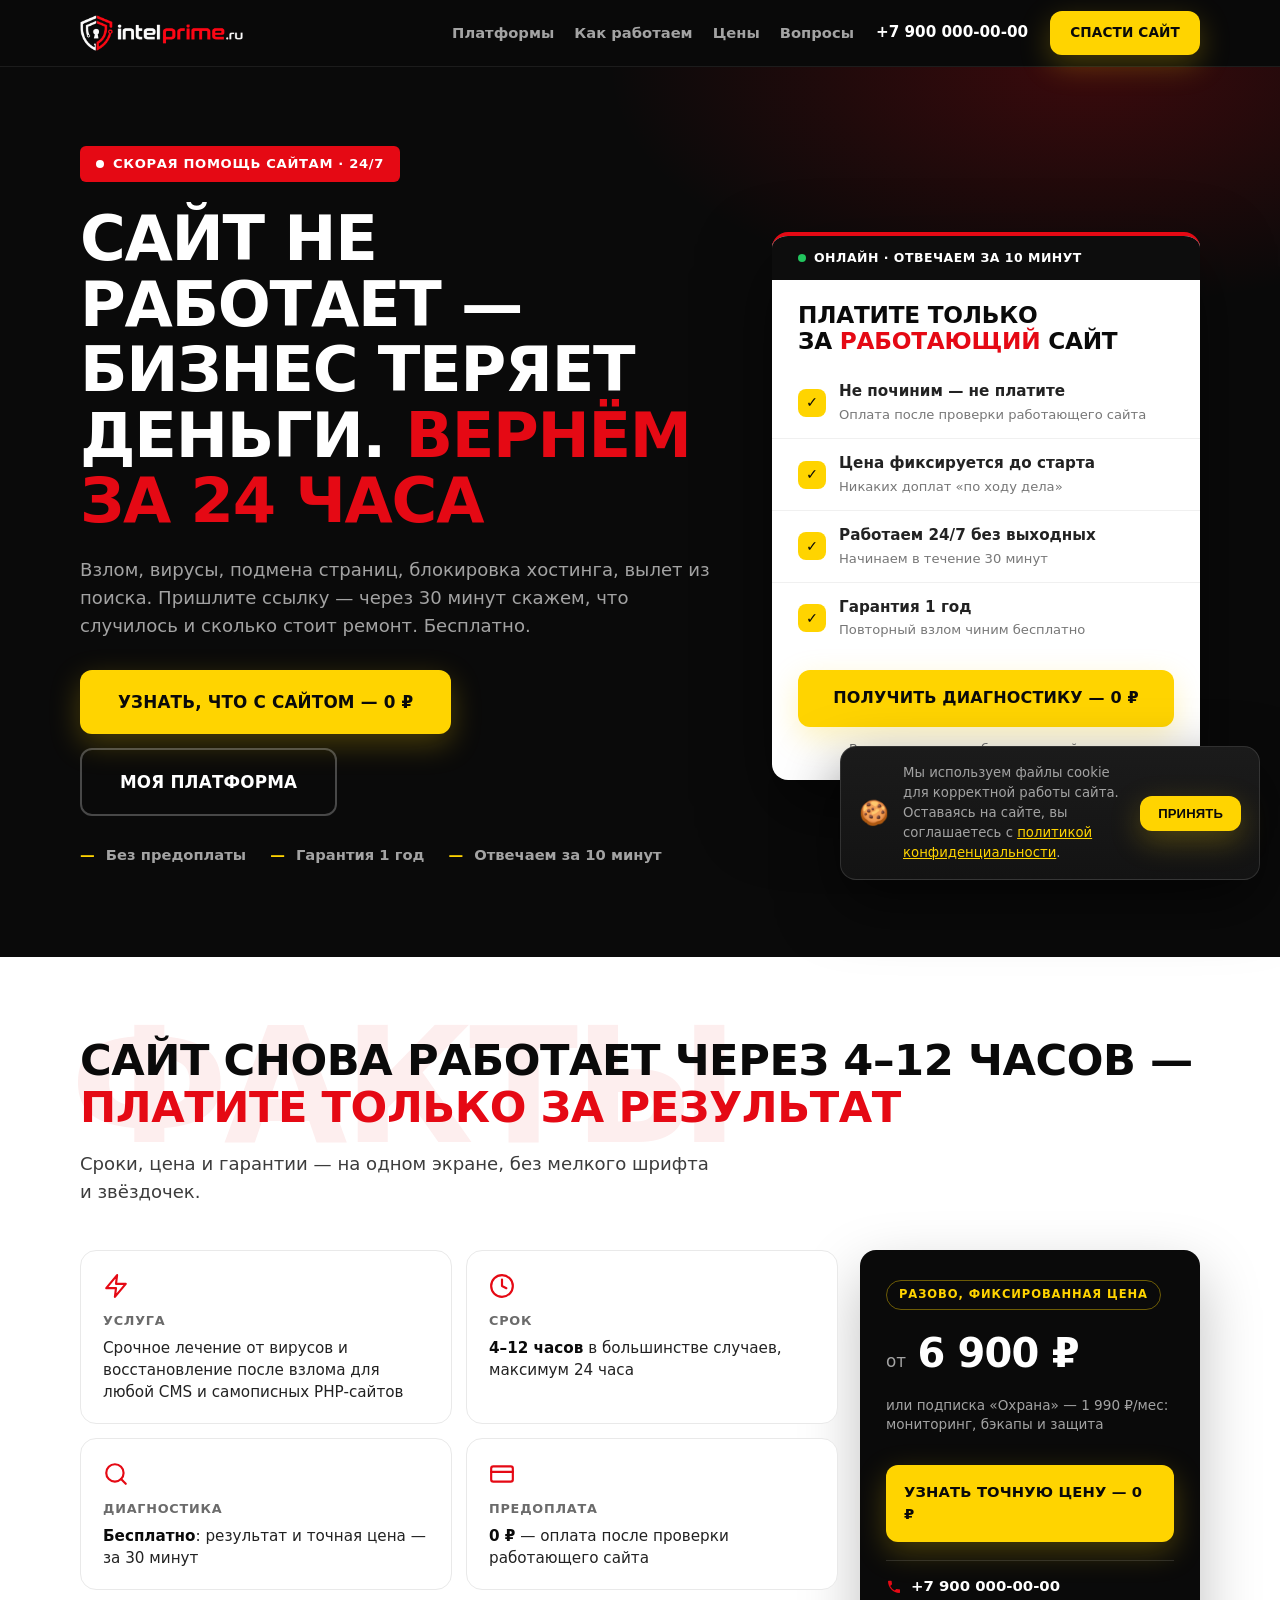
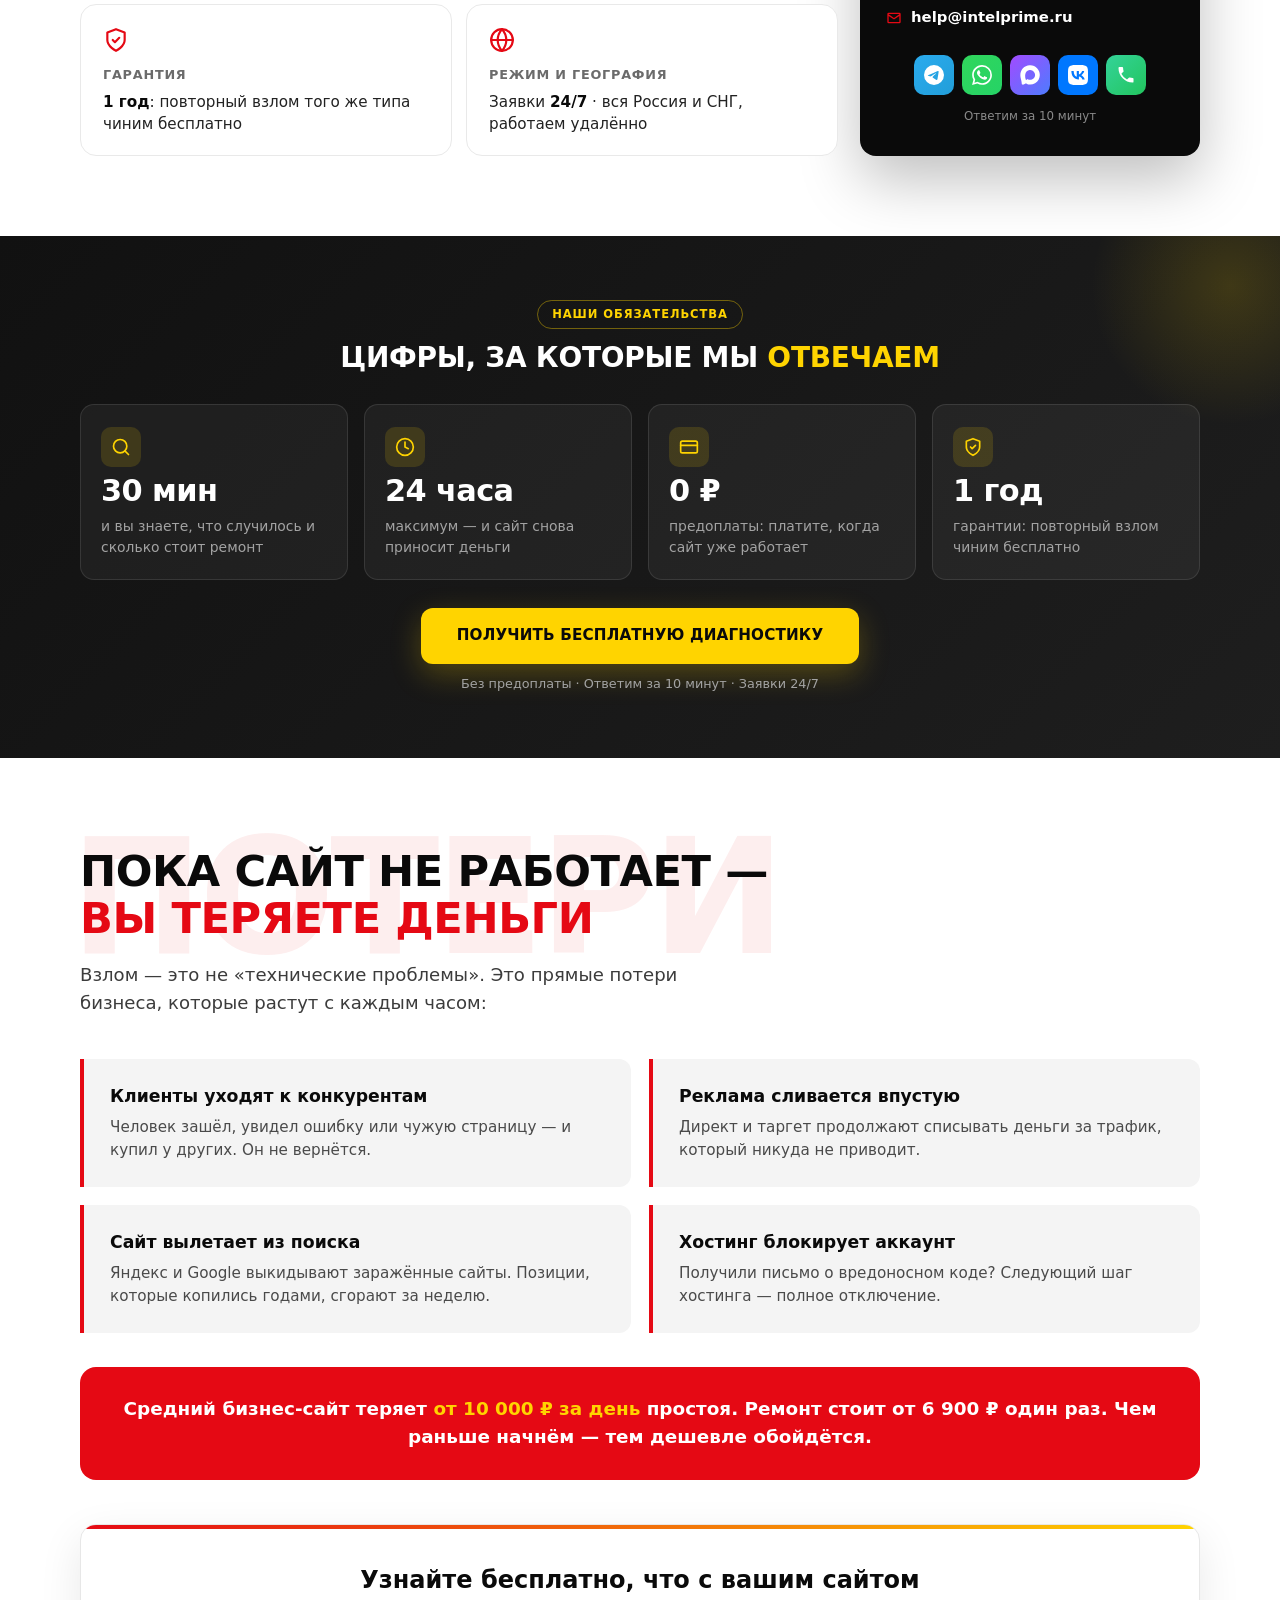
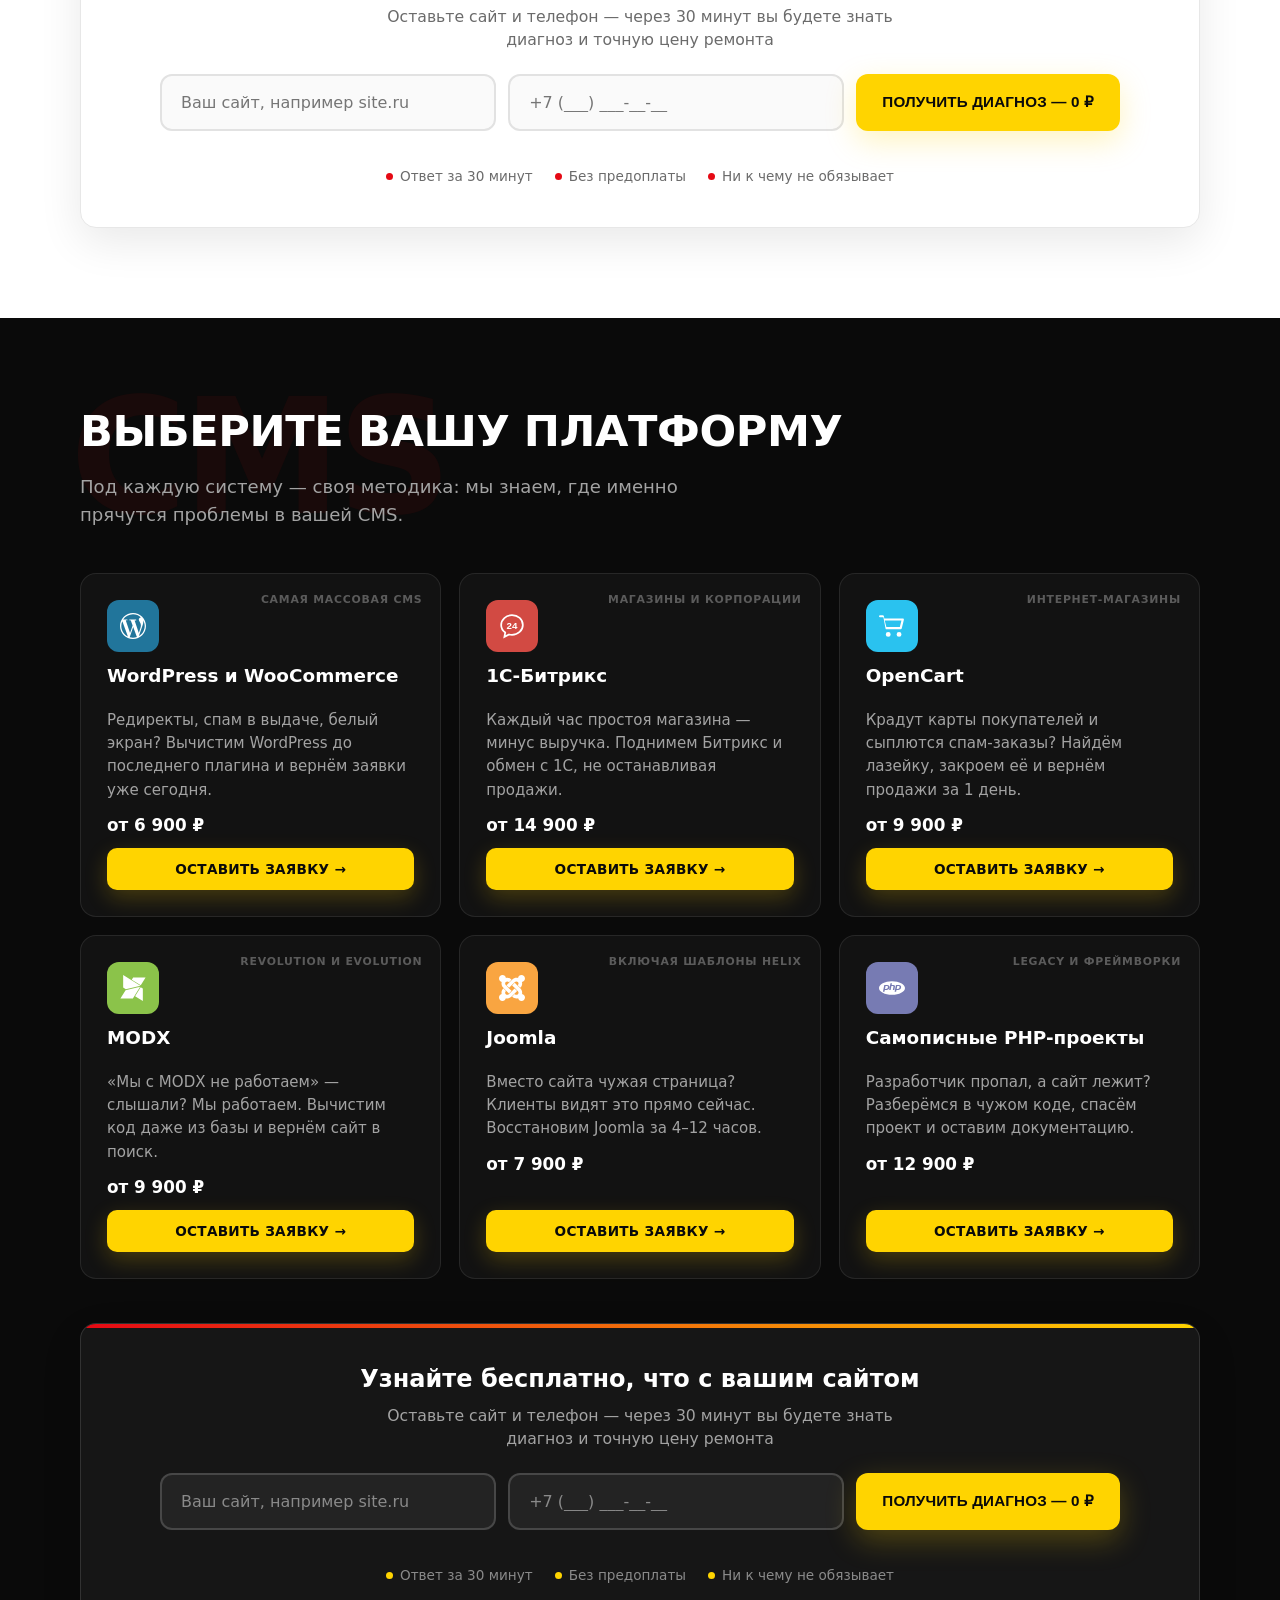
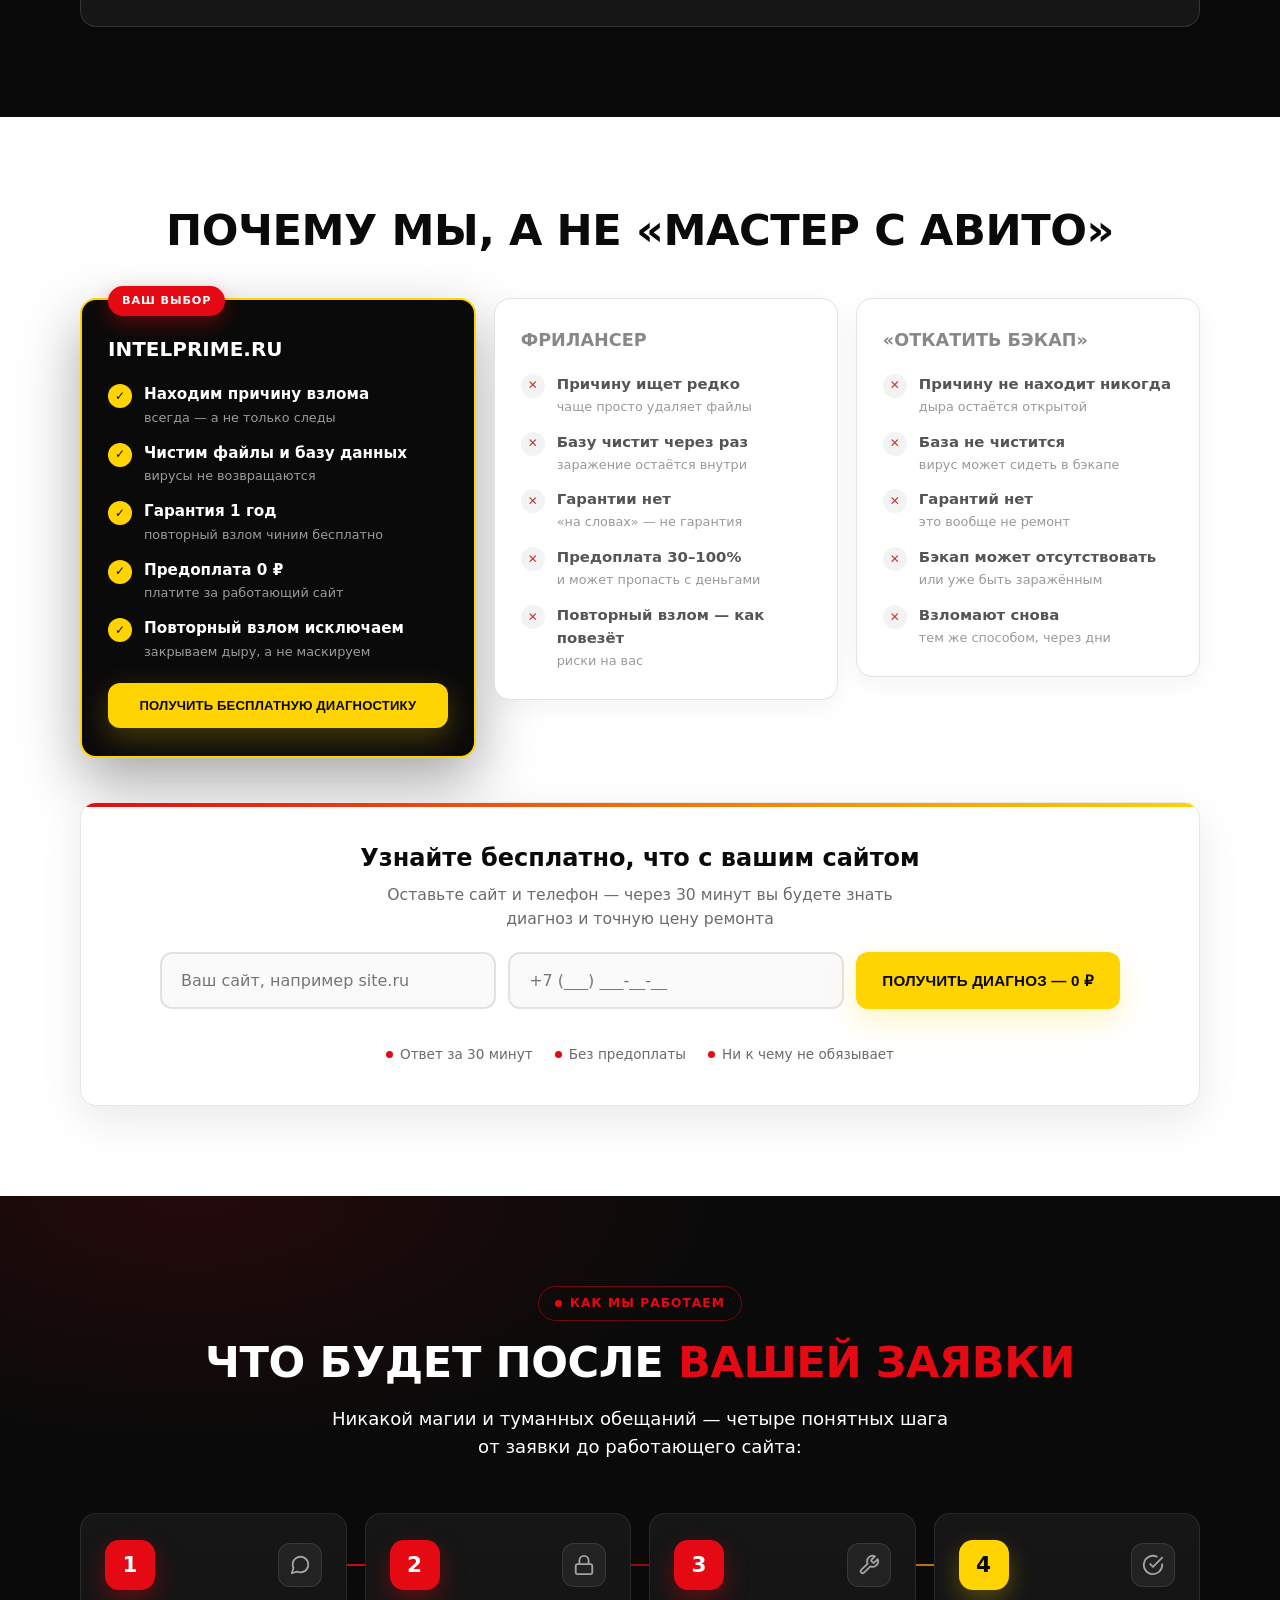
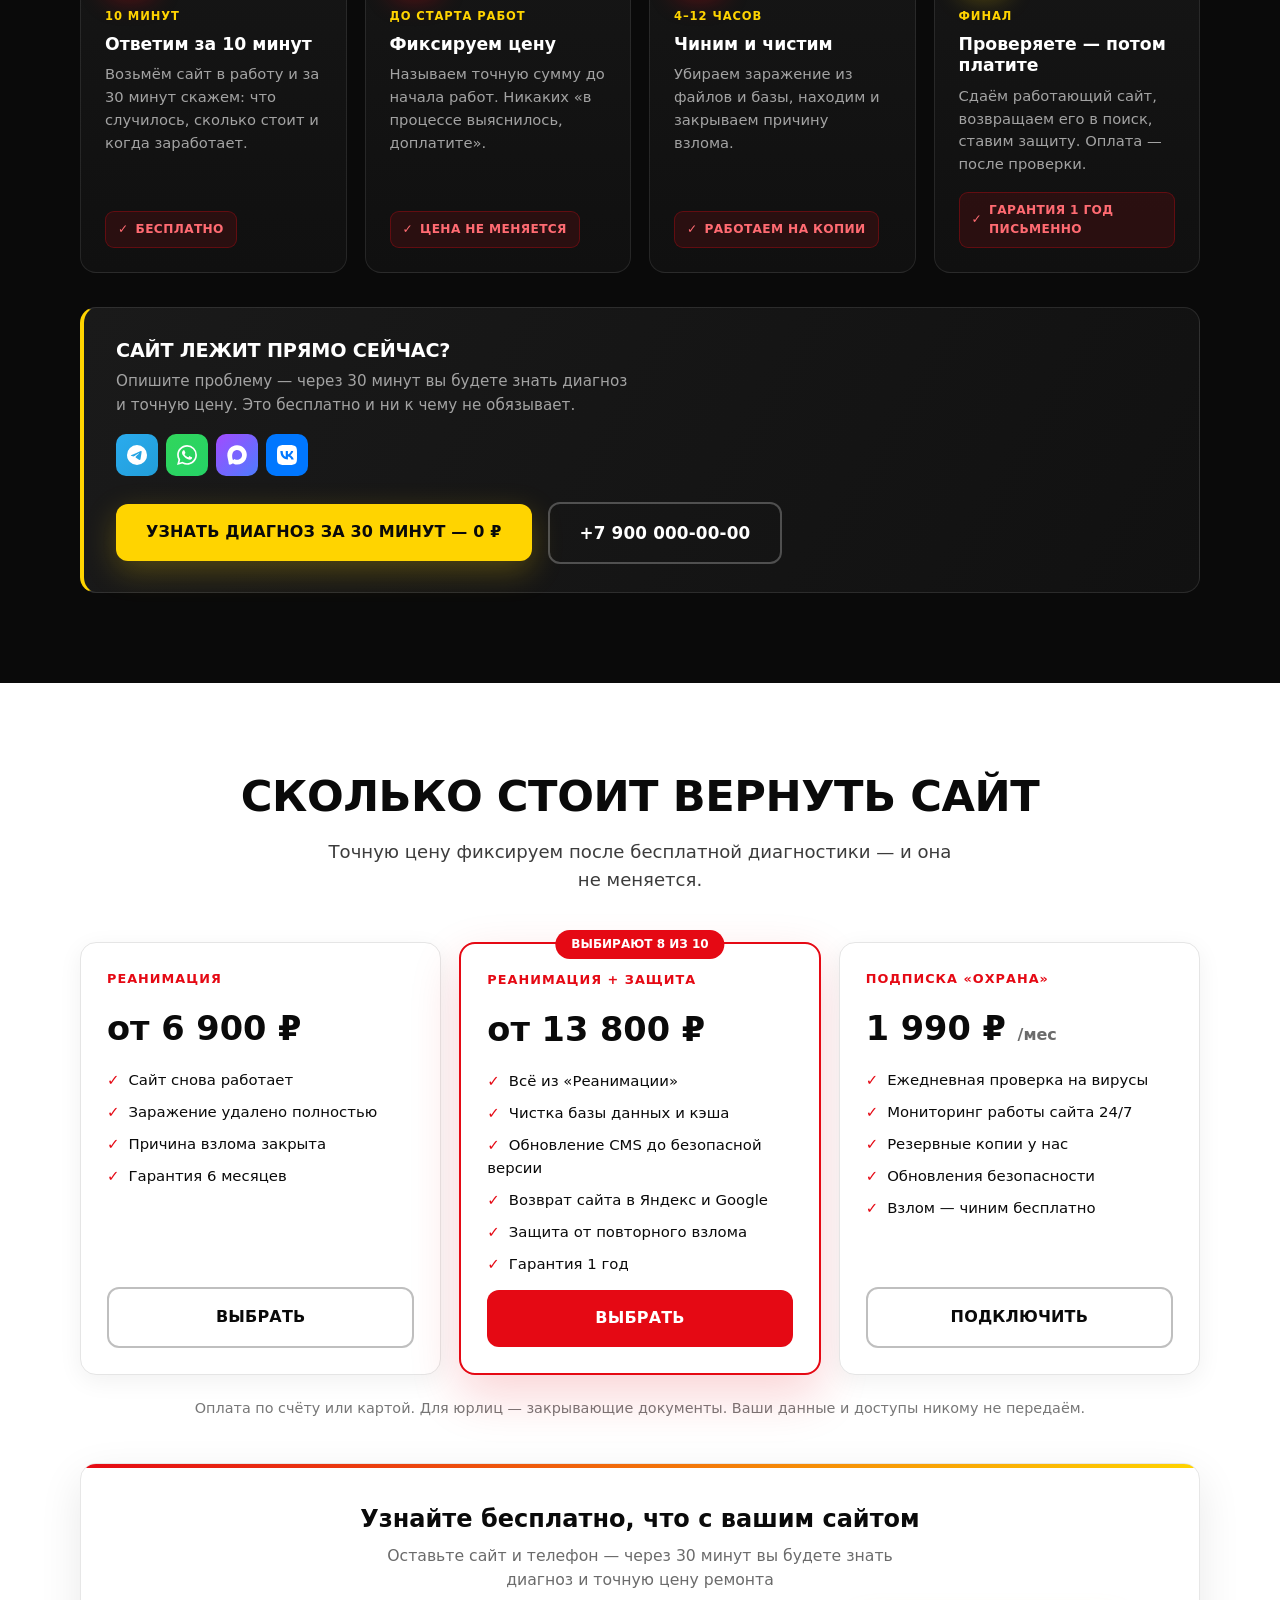
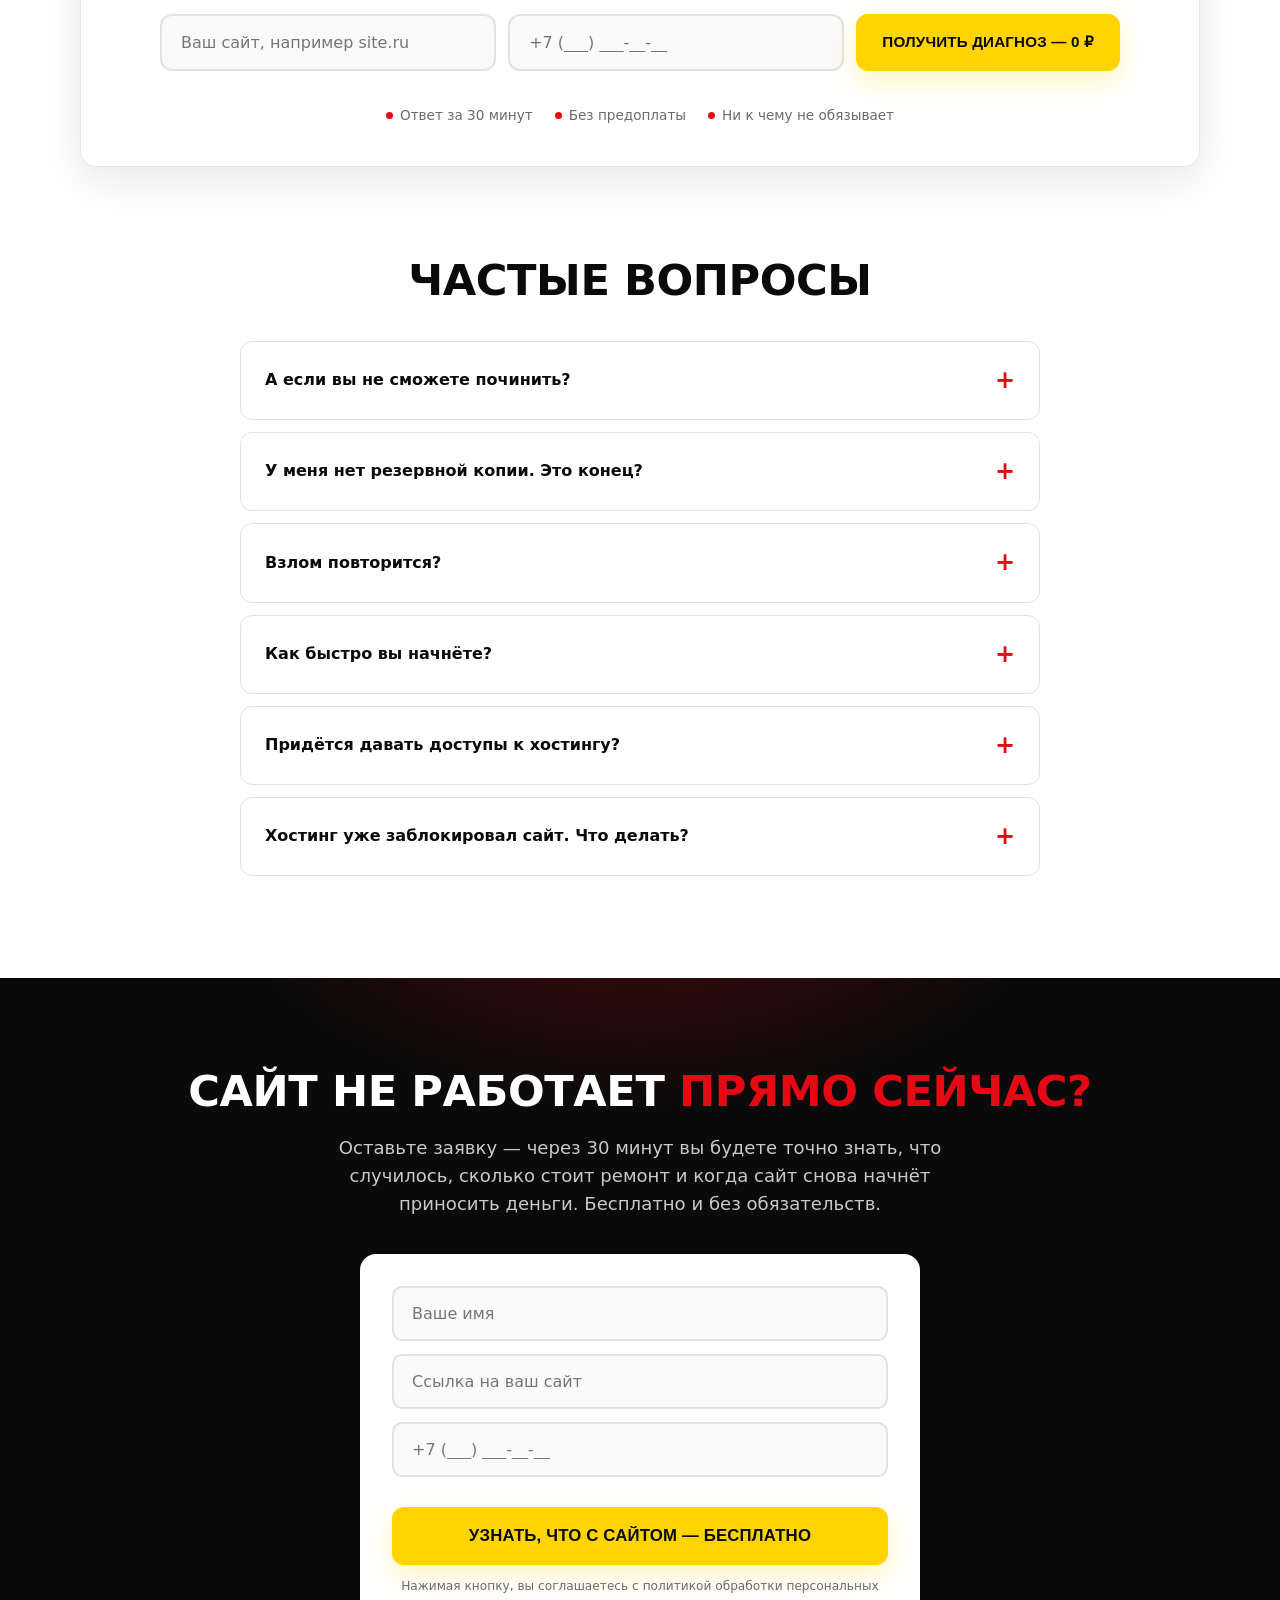
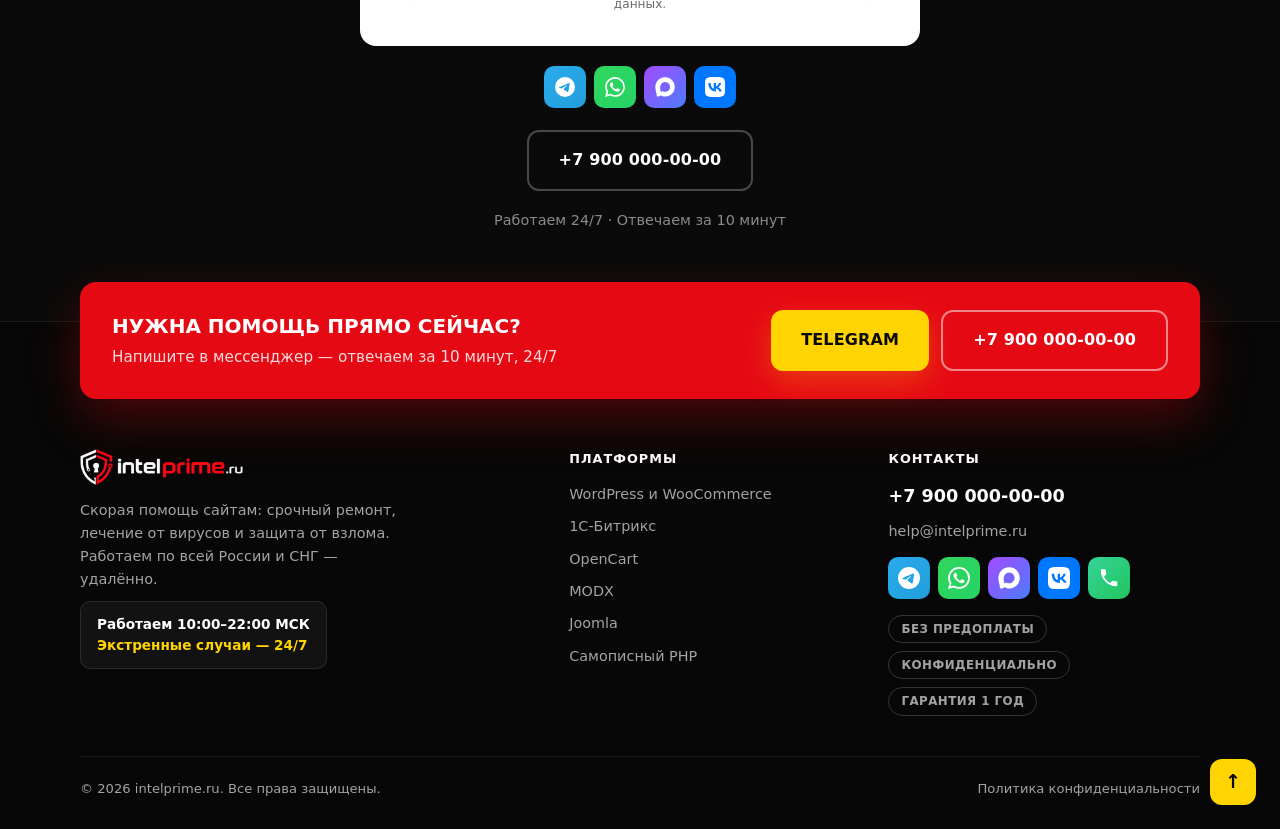
==== commit c91928c7: "SEO: switch domain to intelprime.ru in canonical, sitemap, robots, llms.txt, schema.org, emails" ====
--- a/index.html
+++ b/index.html
@@ -9,7 +9,7 @@
 <meta name="description" content="Срочное лечение сайтов от вирусов и восстановление после взлома: WordPress, WooCommerce, 1С-Битрикс, OpenCart, MODX, Joomla, самописный PHP. Без предоплаты, гарантия 1 год, диагностика бесплатно за 30 минут. Работаем 24/7 по всей России.">
 <meta name="keywords" content="лечение сайта от вирусов, взломали сайт что делать, восстановление сайта после взлома, удаление вирусов с сайта, сайт не работает">
 <meta name="robots" content="index, follow">
-<link rel="canonical" href="https://siterescue24.ru/">
+<link rel="canonical" href="https://intelprime.ru/">
 <link rel="icon" type="image/png" href="assets/favicon.png">
 <link rel="apple-touch-icon" href="assets/favicon.png">
 <meta property="og:type" content="website">
@@ -17,16 +17,16 @@
 <meta property="og:locale" content="ru_RU">
 <meta property="og:title" content="Сайт взломали или он не работает? Лечение и восстановление за 24 часа | intelprime.ru">
 <meta property="og:description" content="Срочное лечение сайтов от вирусов и восстановление после взлома: WordPress, WooCommerce, 1С-Битрикс, OpenCart, MODX, Joomla, самописный PHP. Без предоплаты, гарантия 1 год, диагностика бесплатно за 30 минут. Работаем 24/7 по всей России.">
-<meta property="og:url" content="https://siterescue24.ru/">
-<meta property="og:image" content="https://siterescue24.ru/assets/logo.png">
+<meta property="og:url" content="https://intelprime.ru/">
+<meta property="og:image" content="https://intelprime.ru/assets/logo.png">
 <meta name="twitter:card" content="summary">
-<meta name="twitter:image" content="https://siterescue24.ru/assets/logo.png">
+<meta name="twitter:image" content="https://intelprime.ru/assets/logo.png">
 <meta name="twitter:title" content="Сайт взломали или он не работает? Лечение и восстановление за 24 часа | intelprime.ru">
 <meta name="twitter:description" content="Срочное лечение сайтов от вирусов и восстановление после взлома: WordPress, WooCommerce, 1С-Битрикс, OpenCart, MODX, Joomla, самописный PHP. Без предоплаты, гарантия 1 год, диагностика бесплатно за 30 минут. Работаем 24/7 по всей России.">
 <link rel="preconnect" href="https://fonts.googleapis.com">
 <link href="https://fonts.googleapis.com/css2?family=Inter:wght@400;600;700;800;900&display=swap" rel="stylesheet">
 <link rel="stylesheet" href="assets/style.css">
-<script type="application/ld+json">{"@context": "https://schema.org", "@graph": [{"@type": "ProfessionalService", "@id": "https://siterescue24.ru/#org", "name": "intelprime.ru", "alternateName": "Скорая помощь сайтам intelprime.ru", "url": "https://siterescue24.ru/", "logo": "https://siterescue24.ru/assets/logo.png", "image": "https://siterescue24.ru/assets/logo.png", "telephone": "+79000000000", "email": "help@siterescue24.ru", "description": "Срочное лечение сайтов от вирусов и восстановление после взлома за 24 часа. Без предоплаты, гарантия 1 год.", "areaServed": {"@type": "Country", "name": "Россия"}, "availableLanguage": ["ru"], "priceRange": "6900-30000 RUB", "currenciesAccepted": "RUB", "openingHours": "Mo-Su 00:00-24:00", "sameAs": ["https://t.me/your_tg", "https://wa.me/79000000000", "https://max.ru/your_max", "https://vk.com/your_vk"], "knowsAbout": ["лечение сайта от вирусов", "восстановление сайта после взлома", "WordPress", "WooCommerce", "1С-Битрикс", "OpenCart", "MODX", "Joomla", "аудит безопасности PHP-сайтов"], "contactPoint": [{"@type": "ContactPoint", "telephone": "+79000000000", "email": "help@siterescue24.ru", "contactType": "customer support", "availableLanguage": ["ru"], "hoursAvailable": {"@type": "OpeningHoursSpecification", "dayOfWeek": ["Monday", "Tuesday", "Wednesday", "Thursday", "Friday", "Saturday", "Sunday"], "opens": "00:00", "closes": "23:59"}}], "hasOfferCatalog": {"@type": "OfferCatalog", "name": "Ремонт и защита сайтов", "itemListElement": [{"@type": "Offer", "itemOffered": {"@type": "Service", "name": "Лечение и восстановление сайта на WordPress и WooCommerce"}, "price": "6900", "priceCurrency": "RUB", "url": "https://siterescue24.ru/wordpress.html"}, {"@type": "Offer", "itemOffered": {"@type": "Service", "name": "Лечение и восстановление сайта на 1С-Битрикс"}, "price": "14900", "priceCurrency": "RUB", "url": "https://siterescue24.ru/bitrix.html"}, {"@type": "Offer", "itemOffered": {"@type": "Service", "name": "Лечение и восстановление сайта на OpenCart"}, "price": "9900", "priceCurrency": "RUB", "url": "https://siterescue24.ru/opencart.html"}, {"@type": "Offer", "itemOffered": {"@type": "Service", "name": "Лечение и восстановление сайта на MODX"}, "price": "9900", "priceCurrency": "RUB", "url": "https://siterescue24.ru/modx.html"}, {"@type": "Offer", "itemOffered": {"@type": "Service", "name": "Лечение и восстановление сайта на Joomla"}, "price": "7900", "priceCurrency": "RUB", "url": "https://siterescue24.ru/joomla.html"}, {"@type": "Offer", "itemOffered": {"@type": "Service", "name": "Лечение и восстановление сайта на Самописные PHP-проекты"}, "price": "12900", "priceCurrency": "RUB", "url": "https://siterescue24.ru/php.html"}]}}, {"@type": "WebSite", "@id": "https://siterescue24.ru/#website", "url": "https://siterescue24.ru/", "name": "intelprime.ru", "inLanguage": "ru-RU", "publisher": {"@id": "https://siterescue24.ru/#org"}}, {"@type": "WebPage", "@id": "https://siterescue24.ru/#webpage", "url": "https://siterescue24.ru/", "name": "Сайт взломали или он не работает? Лечение и восстановление за 24 часа | intelprime.ru", "description": "Срочное лечение сайтов от вирусов и восстановление после взлома: WordPress, WooCommerce, 1С-Битрикс, OpenCart, MODX, Joomla, самописный PHP. Без предоплаты, гарантия 1 год, диагностика бесплатно за 30 минут. Работаем 24/7 по всей России.", "inLanguage": "ru-RU", "isPartOf": {"@id": "https://siterescue24.ru/#website"}, "about": {"@id": "https://siterescue24.ru/#org"}, "dateModified": "2026-08-24", "speakable": {"@type": "SpeakableSpecification", "cssSelector": ["h1", ".facts"]}}, {"@type": "FAQPage", "mainEntity": [{"@type": "Question", "name": "А если вы не сможете починить?", "acceptedAnswer": {"@type": "Answer", "text": "Тогда вы не платите ничего. Предоплаты нет: сначала бесплатная диагностика и точная цена, оплата — после того, как вы проверили работающий сайт."}}, {"@type": "Question", "name": "У меня нет резервной копии. Это конец?", "acceptedAnswer": {"@type": "Answer", "text": "Нет. Восстанавливаем и без бэкапа: пересобираем сайт из чистых дистрибутивов и переносим ваш контент и базу."}}, {"@type": "Question", "name": "Взлом повторится?", "acceptedAnswer": {"@type": "Answer", "text": "Мы закрываем причину взлома, а не только следы. Если в течение года сайт взломают тем же способом — чиним бесплатно."}}, {"@type": "Question", "name": "Как быстро вы начнёте?", "acceptedAnswer": {"@type": "Answer", "text": "Отвечаем в течение 10 минут, работаем 24/7. Большинство сайтов возвращаем к жизни за 4–12 часов, максимум — сутки."}}]}]}</script>
+<script type="application/ld+json">{"@context": "https://schema.org", "@graph": [{"@type": "ProfessionalService", "@id": "https://intelprime.ru/#org", "name": "intelprime.ru", "alternateName": "Скорая помощь сайтам intelprime.ru", "url": "https://intelprime.ru/", "logo": "https://intelprime.ru/assets/logo.png", "image": "https://intelprime.ru/assets/logo.png", "telephone": "+79000000000", "email": "help@intelprime.ru", "description": "Срочное лечение сайтов от вирусов и восстановление после взлома за 24 часа. Без предоплаты, гарантия 1 год.", "areaServed": {"@type": "Country", "name": "Россия"}, "availableLanguage": ["ru"], "priceRange": "6900-30000 RUB", "currenciesAccepted": "RUB", "openingHours": "Mo-Su 00:00-24:00", "sameAs": ["https://t.me/your_tg", "https://wa.me/79000000000", "https://max.ru/your_max", "https://vk.com/your_vk"], "knowsAbout": ["лечение сайта от вирусов", "восстановление сайта после взлома", "WordPress", "WooCommerce", "1С-Битрикс", "OpenCart", "MODX", "Joomla", "аудит безопасности PHP-сайтов"], "contactPoint": [{"@type": "ContactPoint", "telephone": "+79000000000", "email": "help@intelprime.ru", "contactType": "customer support", "availableLanguage": ["ru"], "hoursAvailable": {"@type": "OpeningHoursSpecification", "dayOfWeek": ["Monday", "Tuesday", "Wednesday", "Thursday", "Friday", "Saturday", "Sunday"], "opens": "00:00", "closes": "23:59"}}], "hasOfferCatalog": {"@type": "OfferCatalog", "name": "Ремонт и защита сайтов", "itemListElement": [{"@type": "Offer", "itemOffered": {"@type": "Service", "name": "Лечение и восстановление сайта на WordPress и WooCommerce"}, "price": "6900", "priceCurrency": "RUB", "url": "https://intelprime.ru/wordpress.html"}, {"@type": "Offer", "itemOffered": {"@type": "Service", "name": "Лечение и восстановление сайта на 1С-Битрикс"}, "price": "14900", "priceCurrency": "RUB", "url": "https://intelprime.ru/bitrix.html"}, {"@type": "Offer", "itemOffered": {"@type": "Service", "name": "Лечение и восстановление сайта на OpenCart"}, "price": "9900", "priceCurrency": "RUB", "url": "https://intelprime.ru/opencart.html"}, {"@type": "Offer", "itemOffered": {"@type": "Service", "name": "Лечение и восстановление сайта на MODX"}, "price": "9900", "priceCurrency": "RUB", "url": "https://intelprime.ru/modx.html"}, {"@type": "Offer", "itemOffered": {"@type": "Service", "name": "Лечение и восстановление сайта на Joomla"}, "price": "7900", "priceCurrency": "RUB", "url": "https://intelprime.ru/joomla.html"}, {"@type": "Offer", "itemOffered": {"@type": "Service", "name": "Лечение и восстановление сайта на Самописные PHP-проекты"}, "price": "12900", "priceCurrency": "RUB", "url": "https://intelprime.ru/php.html"}]}}, {"@type": "WebSite", "@id": "https://intelprime.ru/#website", "url": "https://intelprime.ru/", "name": "intelprime.ru", "inLanguage": "ru-RU", "publisher": {"@id": "https://intelprime.ru/#org"}}, {"@type": "WebPage", "@id": "https://intelprime.ru/#webpage", "url": "https://intelprime.ru/", "name": "Сайт взломали или он не работает? Лечение и восстановление за 24 часа | intelprime.ru", "description": "Срочное лечение сайтов от вирусов и восстановление после взлома: WordPress, WooCommerce, 1С-Битрикс, OpenCart, MODX, Joomla, самописный PHP. Без предоплаты, гарантия 1 год, диагностика бесплатно за 30 минут. Работаем 24/7 по всей России.", "inLanguage": "ru-RU", "isPartOf": {"@id": "https://intelprime.ru/#website"}, "about": {"@id": "https://intelprime.ru/#org"}, "dateModified": "2026-08-25", "speakable": {"@type": "SpeakableSpecification", "cssSelector": ["h1", ".facts"]}}, {"@type": "FAQPage", "mainEntity": [{"@type": "Question", "name": "А если вы не сможете починить?", "acceptedAnswer": {"@type": "Answer", "text": "Тогда вы не платите ничего. Предоплаты нет: сначала бесплатная диагностика и точная цена, оплата — после того, как вы проверили работающий сайт."}}, {"@type": "Question", "name": "У меня нет резервной копии. Это конец?", "acceptedAnswer": {"@type": "Answer", "text": "Нет. Восстанавливаем и без бэкапа: пересобираем сайт из чистых дистрибутивов и переносим ваш контент и базу."}}, {"@type": "Question", "name": "Взлом повторится?", "acceptedAnswer": {"@type": "Answer", "text": "Мы закрываем причину взлома, а не только следы. Если в течение года сайт взломают тем же способом — чиним бесплатно."}}, {"@type": "Question", "name": "Как быстро вы начнёте?", "acceptedAnswer": {"@type": "Answer", "text": "Отвечаем в течение 10 минут, работаем 24/7. Большинство сайтов возвращаем к жизни за 4–12 часов, максимум — сутки."}}]}]}</script>
 </head>
 <body>
 <header>
@@ -119,7 +119,7 @@
         <a class="btn btn-cta facts-btn" href="index.html#cms">Узнать точную цену — 0 ₽</a>
         <div class="facts-contacts">
           <a href="tel:+79000000000"><svg class="icn" aria-hidden="true" role="img" viewBox="0 0 24 24" xmlns="http://www.w3.org/2000/svg"><title>Телефон</title><path d="M6.62 10.79a15.05 15.05 0 0 0 6.59 6.59l2.2-2.2a1 1 0 0 1 1.02-.24c1.12.37 2.33.57 3.57.57a1 1 0 0 1 1 1V20a1 1 0 0 1-1 1C10.85 21 3 13.15 3 3.5a1 1 0 0 1 1-1H7.5a1 1 0 0 1 1 1c0 1.24.2 2.45.57 3.57a1 1 0 0 1-.25 1.02l-2.2 2.2z"/></svg>+7 900 000-00-00</a>
-          <a href="mailto:help@siterescue24.ru"><svg class="icn" aria-hidden="true" role="img" viewBox="0 0 24 24" xmlns="http://www.w3.org/2000/svg"><title>Email</title><path d="M20 4H4a2 2 0 0 0-2 2v12a2 2 0 0 0 2 2h16a2 2 0 0 0 2-2V6a2 2 0 0 0-2-2zm0 2v.51l-8 5.33-8-5.33V6h16zM4 18V8.92l7.45 4.96a1 1 0 0 0 1.1 0L20 8.92V18H4z"/></svg>help@siterescue24.ru</a>
+          <a href="mailto:help@intelprime.ru"><svg class="icn" aria-hidden="true" role="img" viewBox="0 0 24 24" xmlns="http://www.w3.org/2000/svg"><title>Email</title><path d="M20 4H4a2 2 0 0 0-2 2v12a2 2 0 0 0 2 2h16a2 2 0 0 0 2-2V6a2 2 0 0 0-2-2zm0 2v.51l-8 5.33-8-5.33V6h16zM4 18V8.92l7.45 4.96a1 1 0 0 0 1.1 0L20 8.92V18H4z"/></svg>help@intelprime.ru</a>
         </div>
         <div class="socials facts-socials">
       <a class="soc-tg" href="https://t.me/your_tg" aria-label="Telegram" title="Telegram"><svg class="icn" aria-hidden="true" role="img" viewBox="0 0 24 24" xmlns="http://www.w3.org/2000/svg"><title>Telegram</title><path d="M11.944 0A12 12 0 0 0 0 12a12 12 0 0 0 12 12 12 12 0 0 0 12-12A12 12 0 0 0 12 0a12 12 0 0 0-.056 0zm4.962 7.224c.1-.002.321.023.465.14a.506.506 0 0 1 .171.325c.016.093.036.306.02.472-.18 1.898-.962 6.502-1.36 8.627-.168.9-.499 1.201-.82 1.23-.696.065-1.225-.46-1.9-.902-1.056-.693-1.653-1.124-2.678-1.8-1.185-.78-.417-1.21.258-1.91.177-.184 3.247-2.977 3.307-3.23.007-.032.014-.15-.056-.212s-.174-.041-.249-.024c-.106.024-1.793 1.14-5.061 3.345-.48.33-.913.49-1.302.48-.428-.008-1.252-.241-1.865-.44-.752-.245-1.349-.374-1.297-.789.027-.216.325-.437.893-.663 3.498-1.524 5.83-2.529 6.998-3.014 3.332-1.386 4.025-1.627 4.476-1.635z"/></svg></a>
@@ -496,7 +496,7 @@
       <div class="footer-col">
         <b>Контакты</b>
         <a href="tel:+79000000000" class="footer-phone">+7 900 000-00-00</a>
-        <a href="mailto:help@siterescue24.ru">help@siterescue24.ru</a>
+        <a href="mailto:help@intelprime.ru">help@intelprime.ru</a>
         <div class="socials footer-socials">
       <a class="soc-tg" href="https://t.me/your_tg" aria-label="Telegram" title="Telegram"><svg class="icn" aria-hidden="true" role="img" viewBox="0 0 24 24" xmlns="http://www.w3.org/2000/svg"><title>Telegram</title><path d="M11.944 0A12 12 0 0 0 0 12a12 12 0 0 0 12 12 12 12 0 0 0 12-12A12 12 0 0 0 12 0a12 12 0 0 0-.056 0zm4.962 7.224c.1-.002.321.023.465.14a.506.506 0 0 1 .171.325c.016.093.036.306.02.472-.18 1.898-.962 6.502-1.36 8.627-.168.9-.499 1.201-.82 1.23-.696.065-1.225-.46-1.9-.902-1.056-.693-1.653-1.124-2.678-1.8-1.185-.78-.417-1.21.258-1.91.177-.184 3.247-2.977 3.307-3.23.007-.032.014-.15-.056-.212s-.174-.041-.249-.024c-.106.024-1.793 1.14-5.061 3.345-.48.33-.913.49-1.302.48-.428-.008-1.252-.241-1.865-.44-.752-.245-1.349-.374-1.297-.789.027-.216.325-.437.893-.663 3.498-1.524 5.83-2.529 6.998-3.014 3.332-1.386 4.025-1.627 4.476-1.635z"/></svg></a>
       <a class="soc-wa" href="https://wa.me/79000000000" aria-label="WhatsApp" title="WhatsApp"><svg class="icn" aria-hidden="true" role="img" viewBox="0 0 24 24" xmlns="http://www.w3.org/2000/svg"><title>WhatsApp</title><path d="M17.472 14.382c-.297-.149-1.758-.867-2.03-.967-.273-.099-.471-.148-.67.15-.197.297-.767.966-.94 1.164-.173.199-.347.223-.644.075-.297-.15-1.255-.463-2.39-1.475-.883-.788-1.48-1.761-1.653-2.059-.173-.297-.018-.458.13-.606.134-.133.298-.347.446-.52.149-.174.198-.298.298-.497.099-.198.05-.371-.025-.52-.075-.149-.669-1.612-.916-2.207-.242-.579-.487-.5-.669-.51-.173-.008-.371-.01-.57-.01-.198 0-.52.074-.792.372-.272.297-1.04 1.016-1.04 2.479 0 1.462 1.065 2.875 1.213 3.074.149.198 2.096 3.2 5.077 4.487.709.306 1.262.489 1.694.625.712.227 1.36.195 1.871.118.571-.085 1.758-.719 2.006-1.413.248-.694.248-1.289.173-1.413-.074-.124-.272-.198-.57-.347m-5.421 7.403h-.004a9.87 9.87 0 01-5.031-1.378l-.361-.214-3.741.982.998-3.648-.235-.374a9.86 9.86 0 01-1.51-5.26c.001-5.45 4.436-9.884 9.888-9.884 2.64 0 5.122 1.03 6.988 2.898a9.825 9.825 0 012.893 6.994c-.003 5.45-4.437 9.884-9.885 9.884m8.413-18.297A11.815 11.815 0 0012.05 0C5.495 0 .16 5.335.157 11.892c0 2.096.547 4.142 1.588 5.945L.057 24l6.305-1.654a11.882 11.882 0 005.683 1.448h.005c6.554 0 11.89-5.335 11.893-11.893a11.821 11.821 0 00-3.48-8.413Z"/></svg></a>
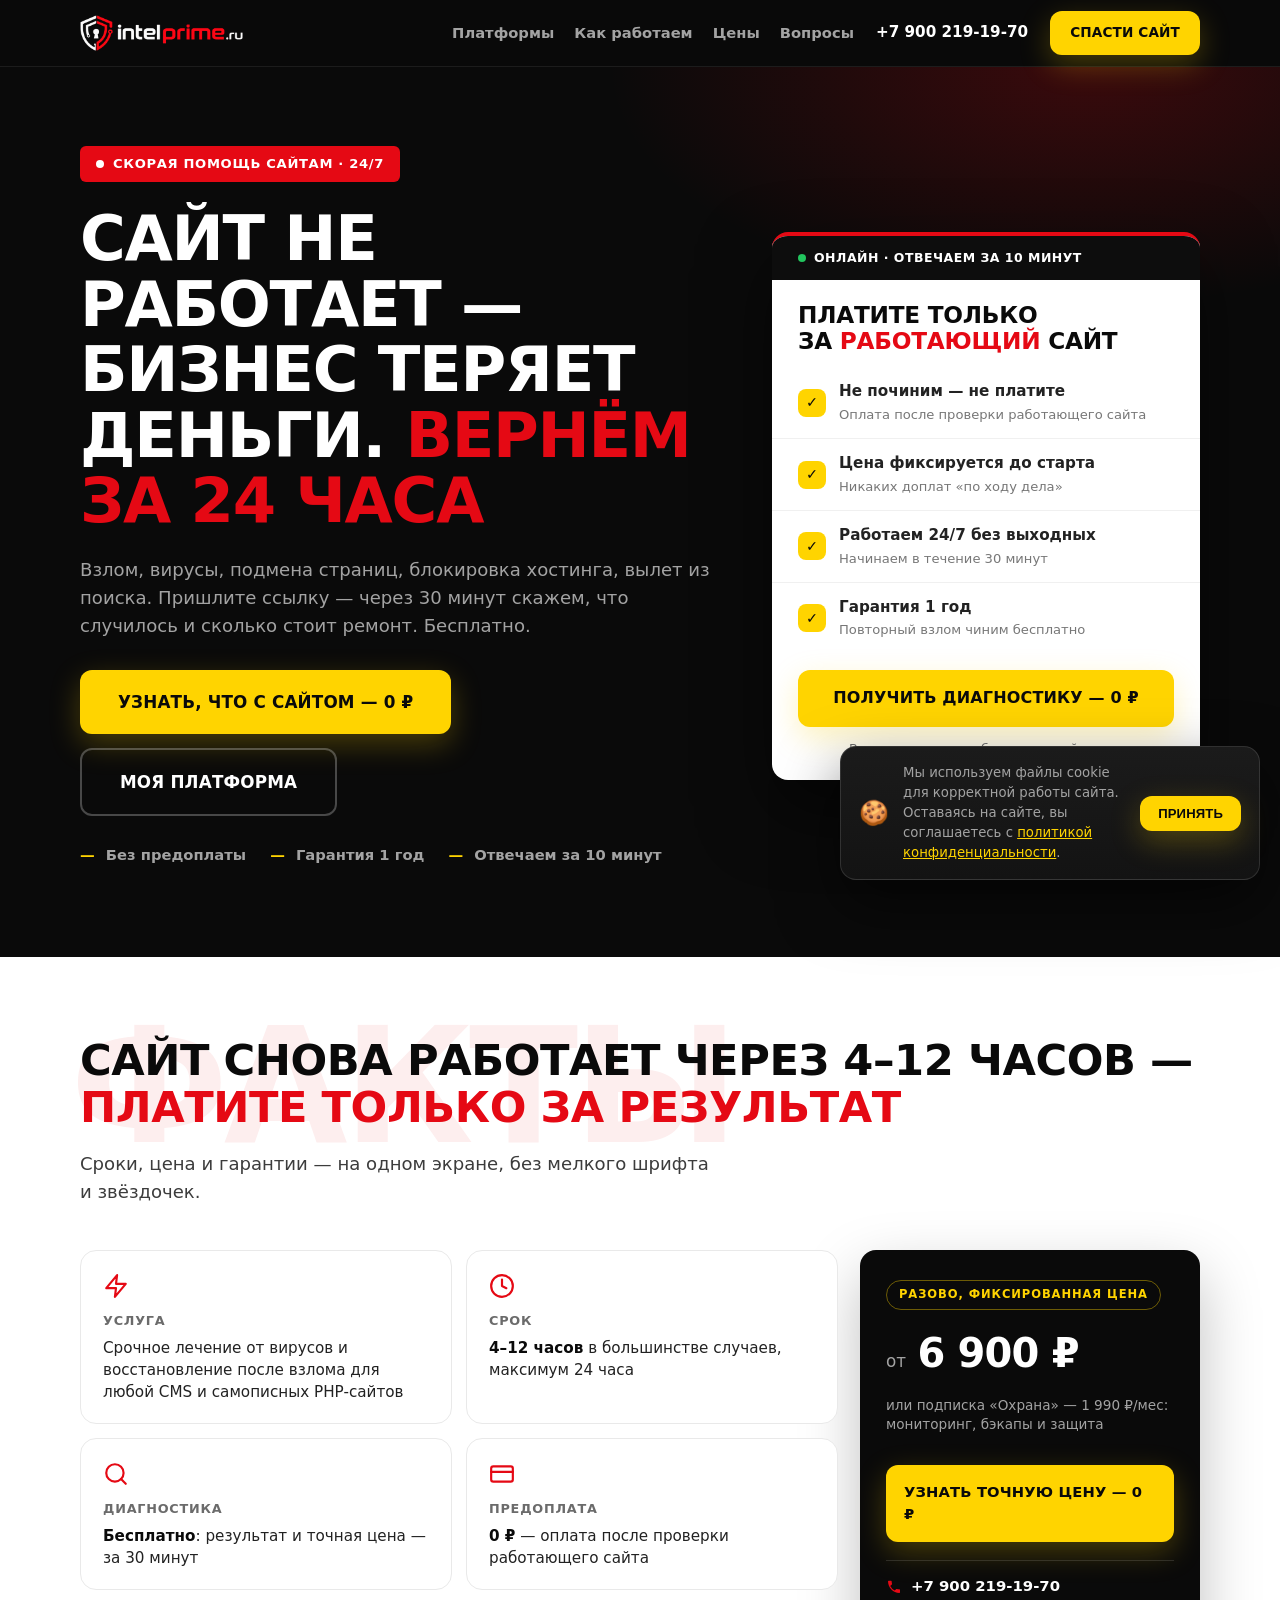
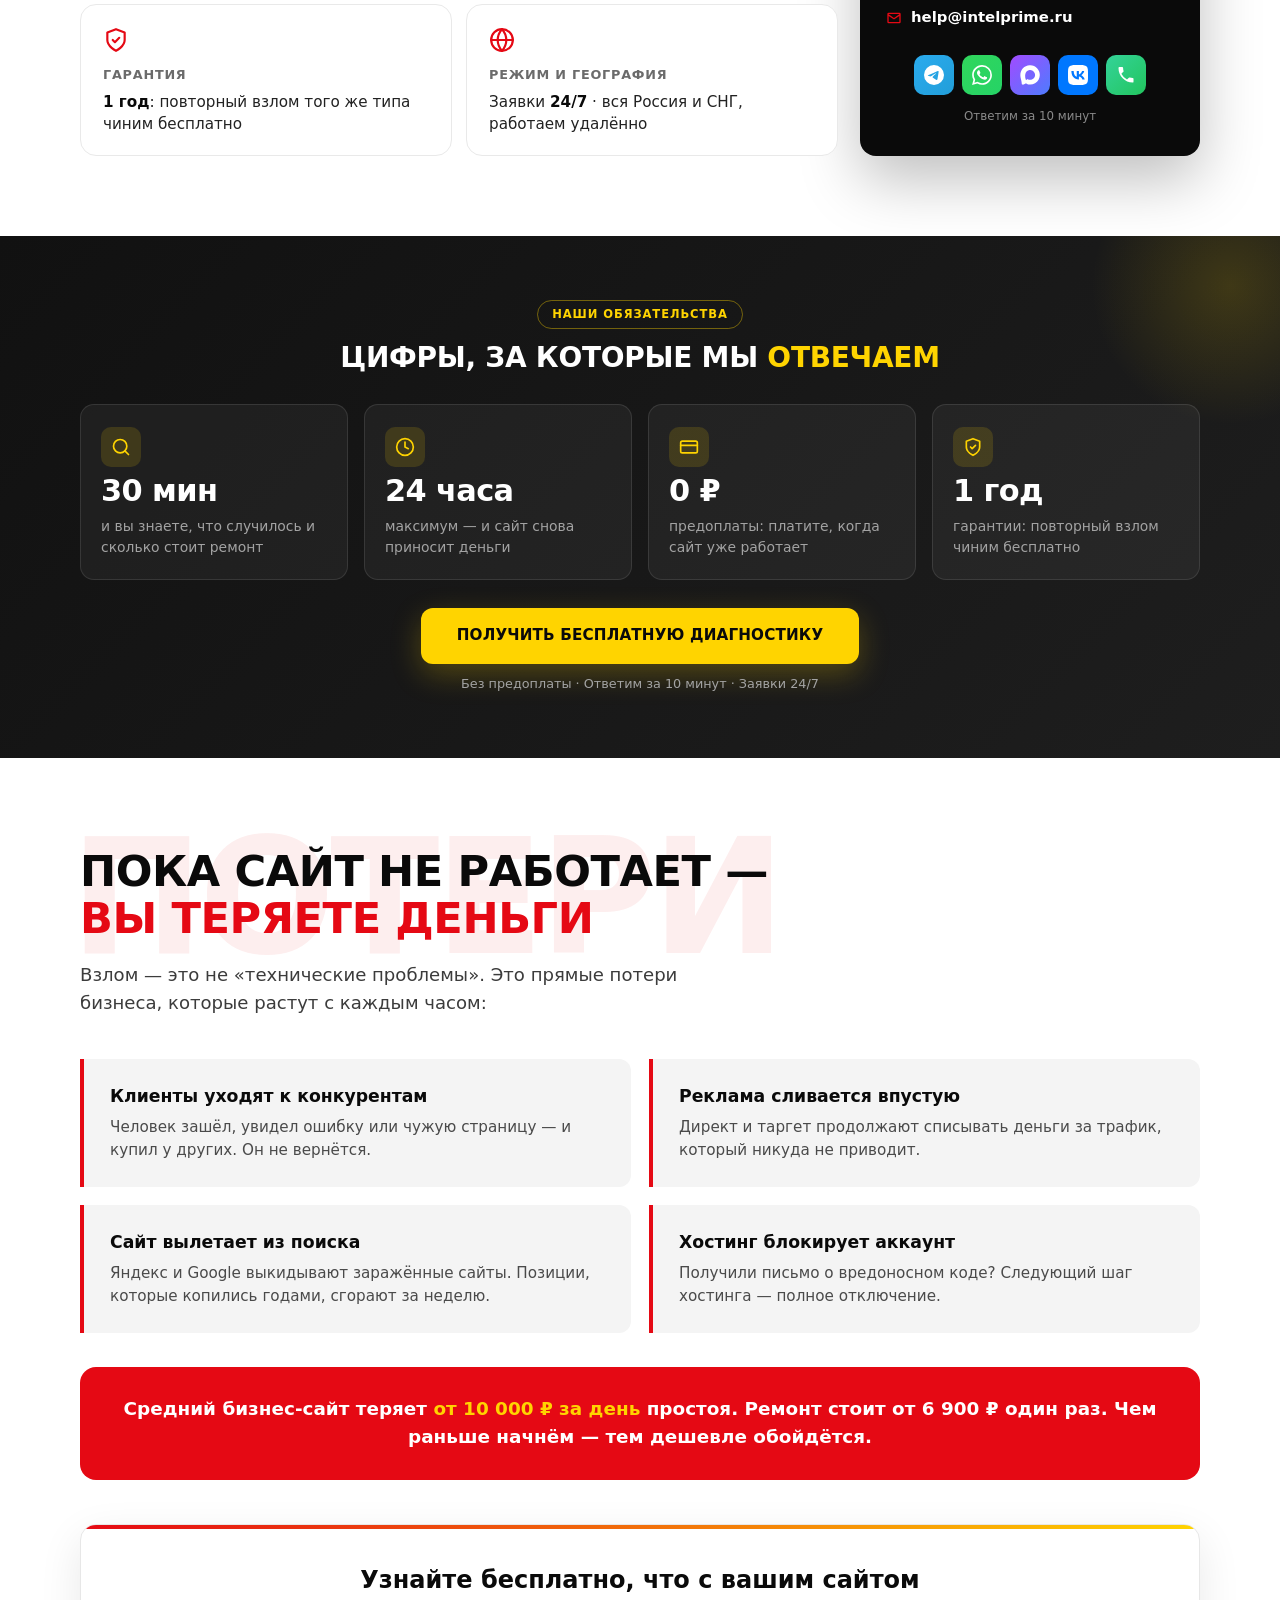
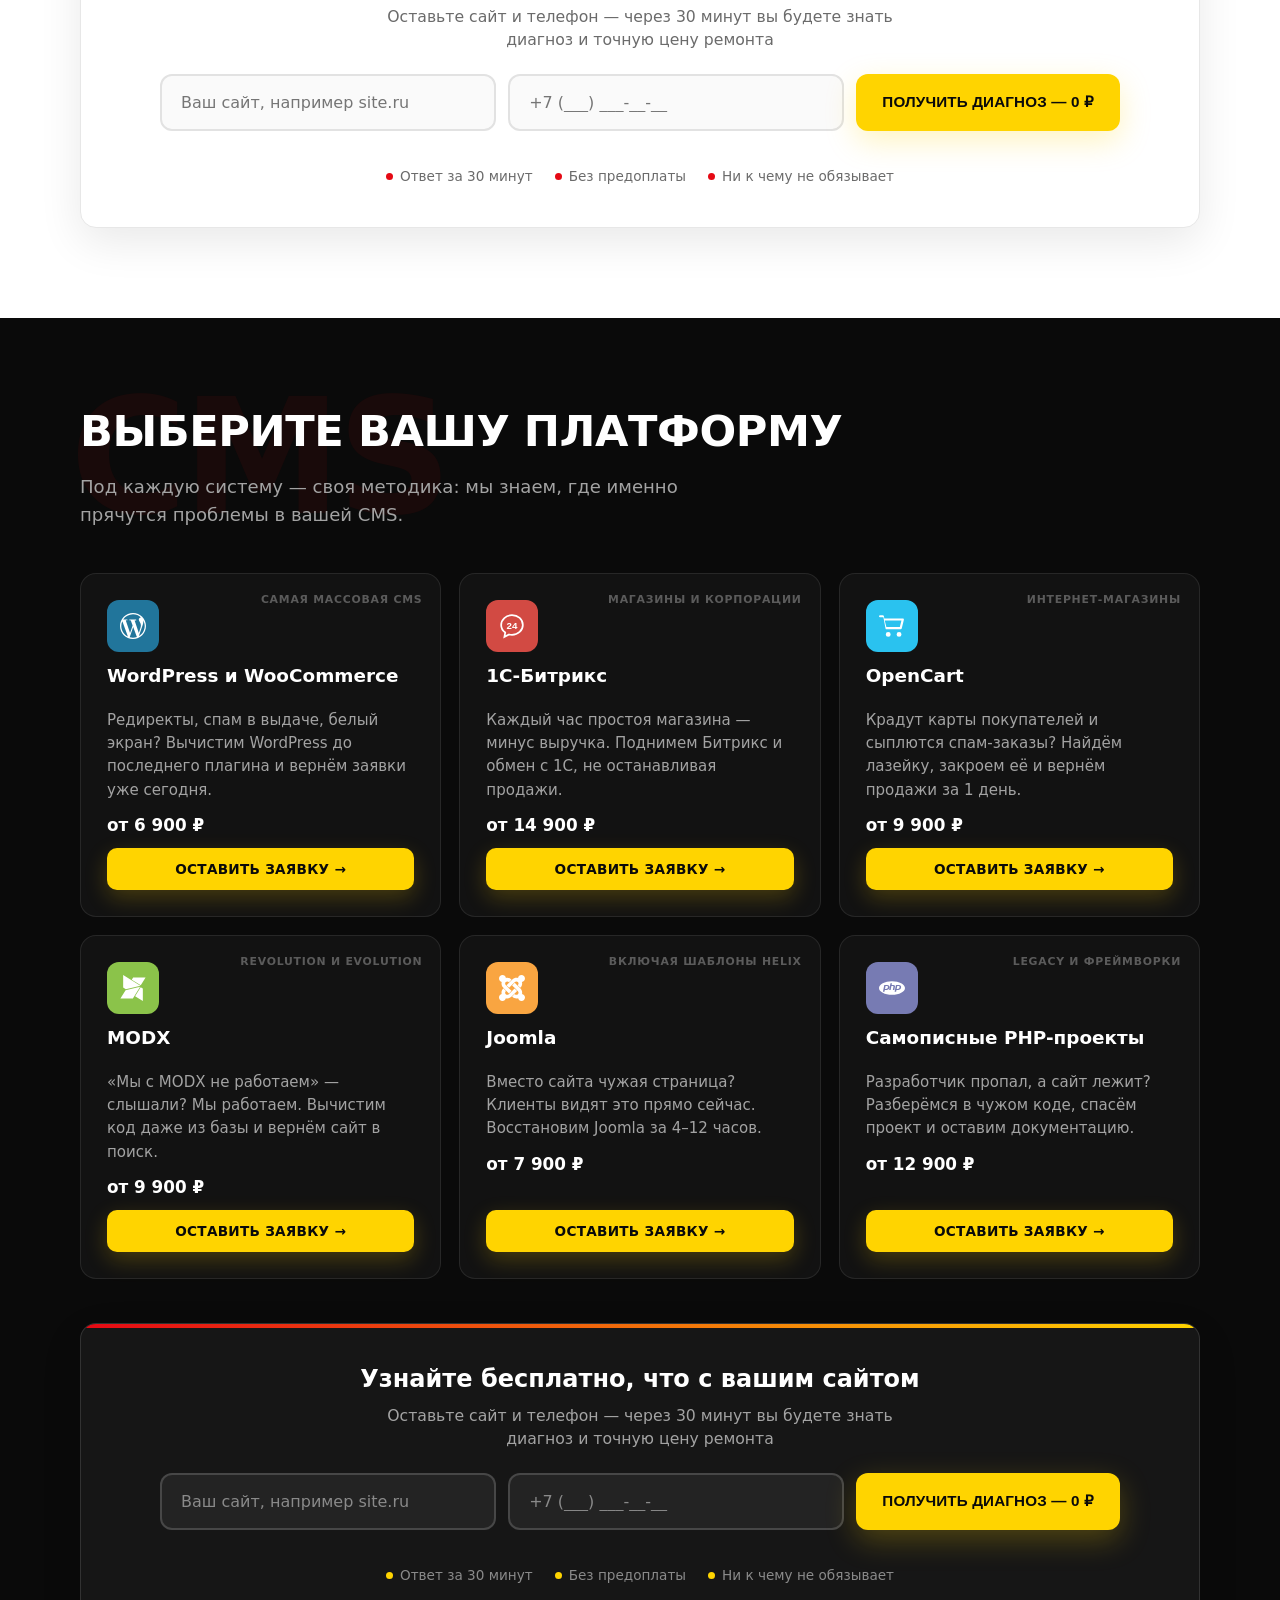
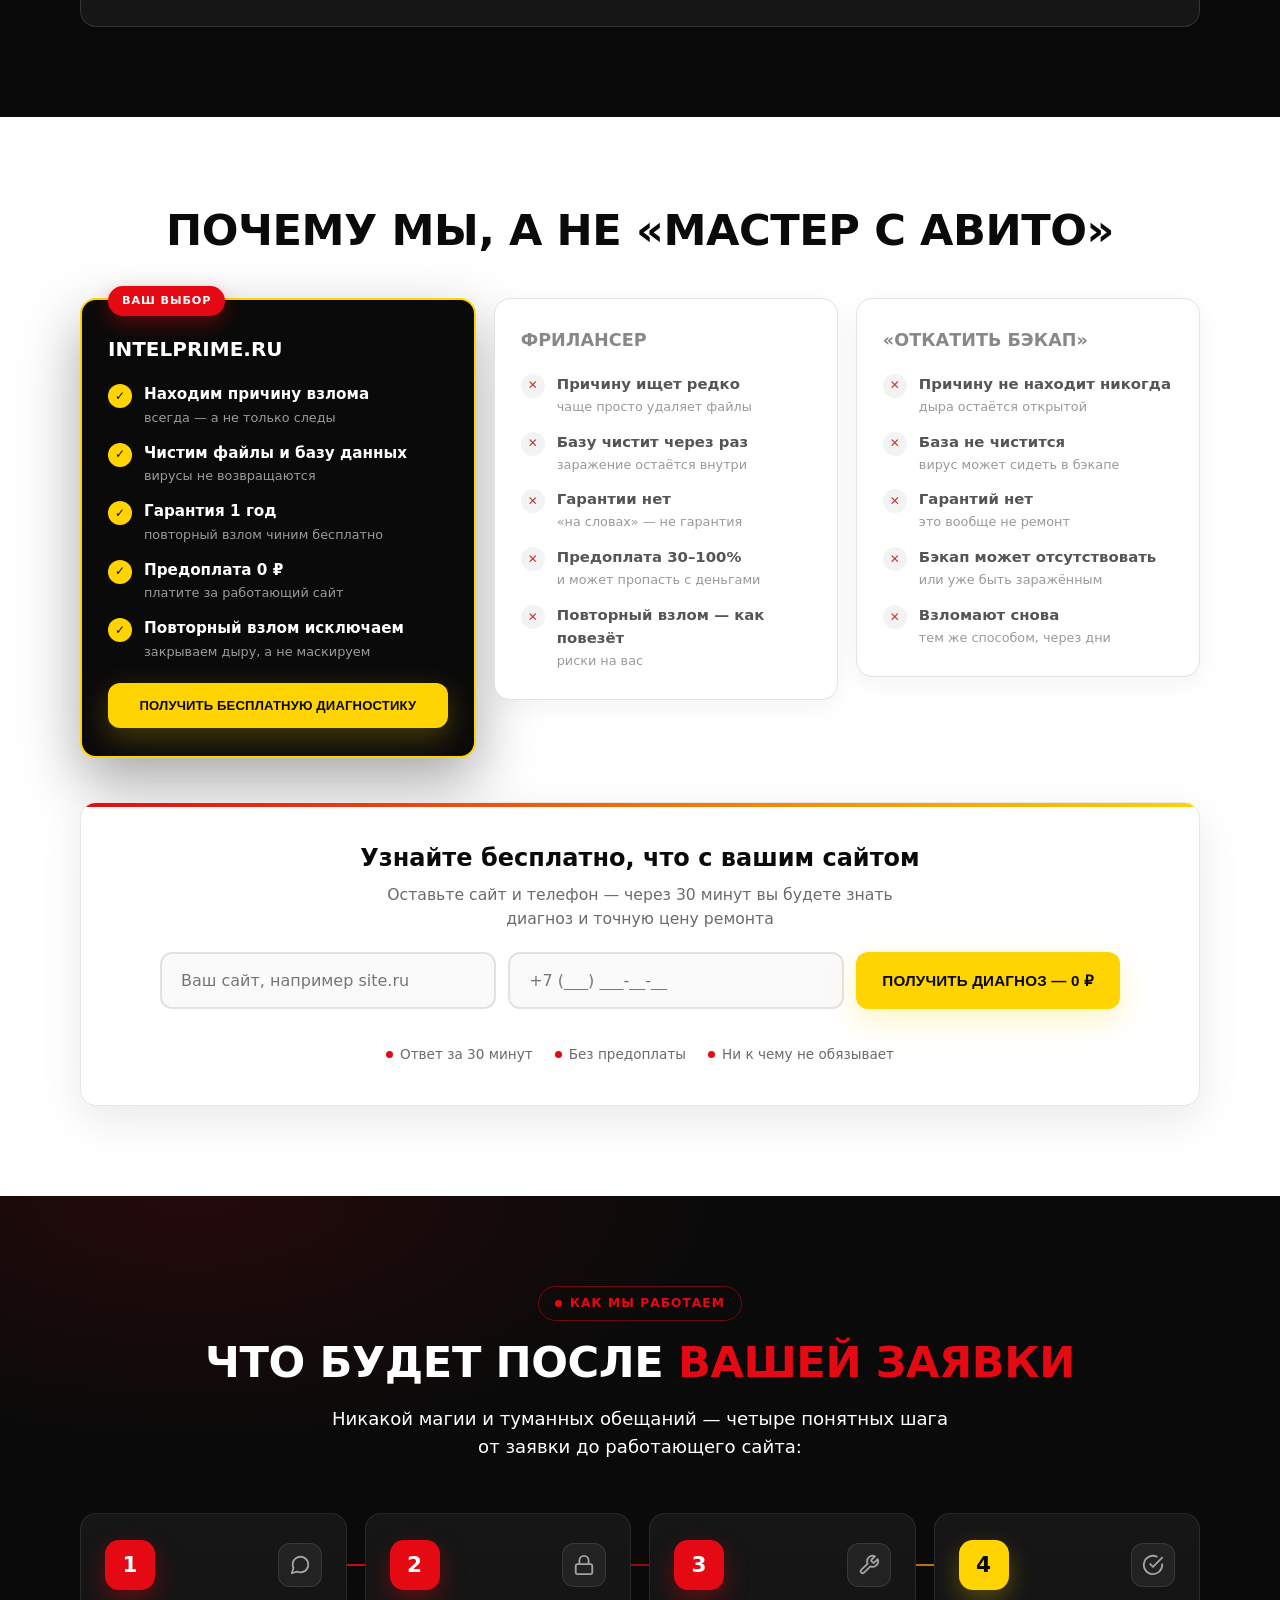
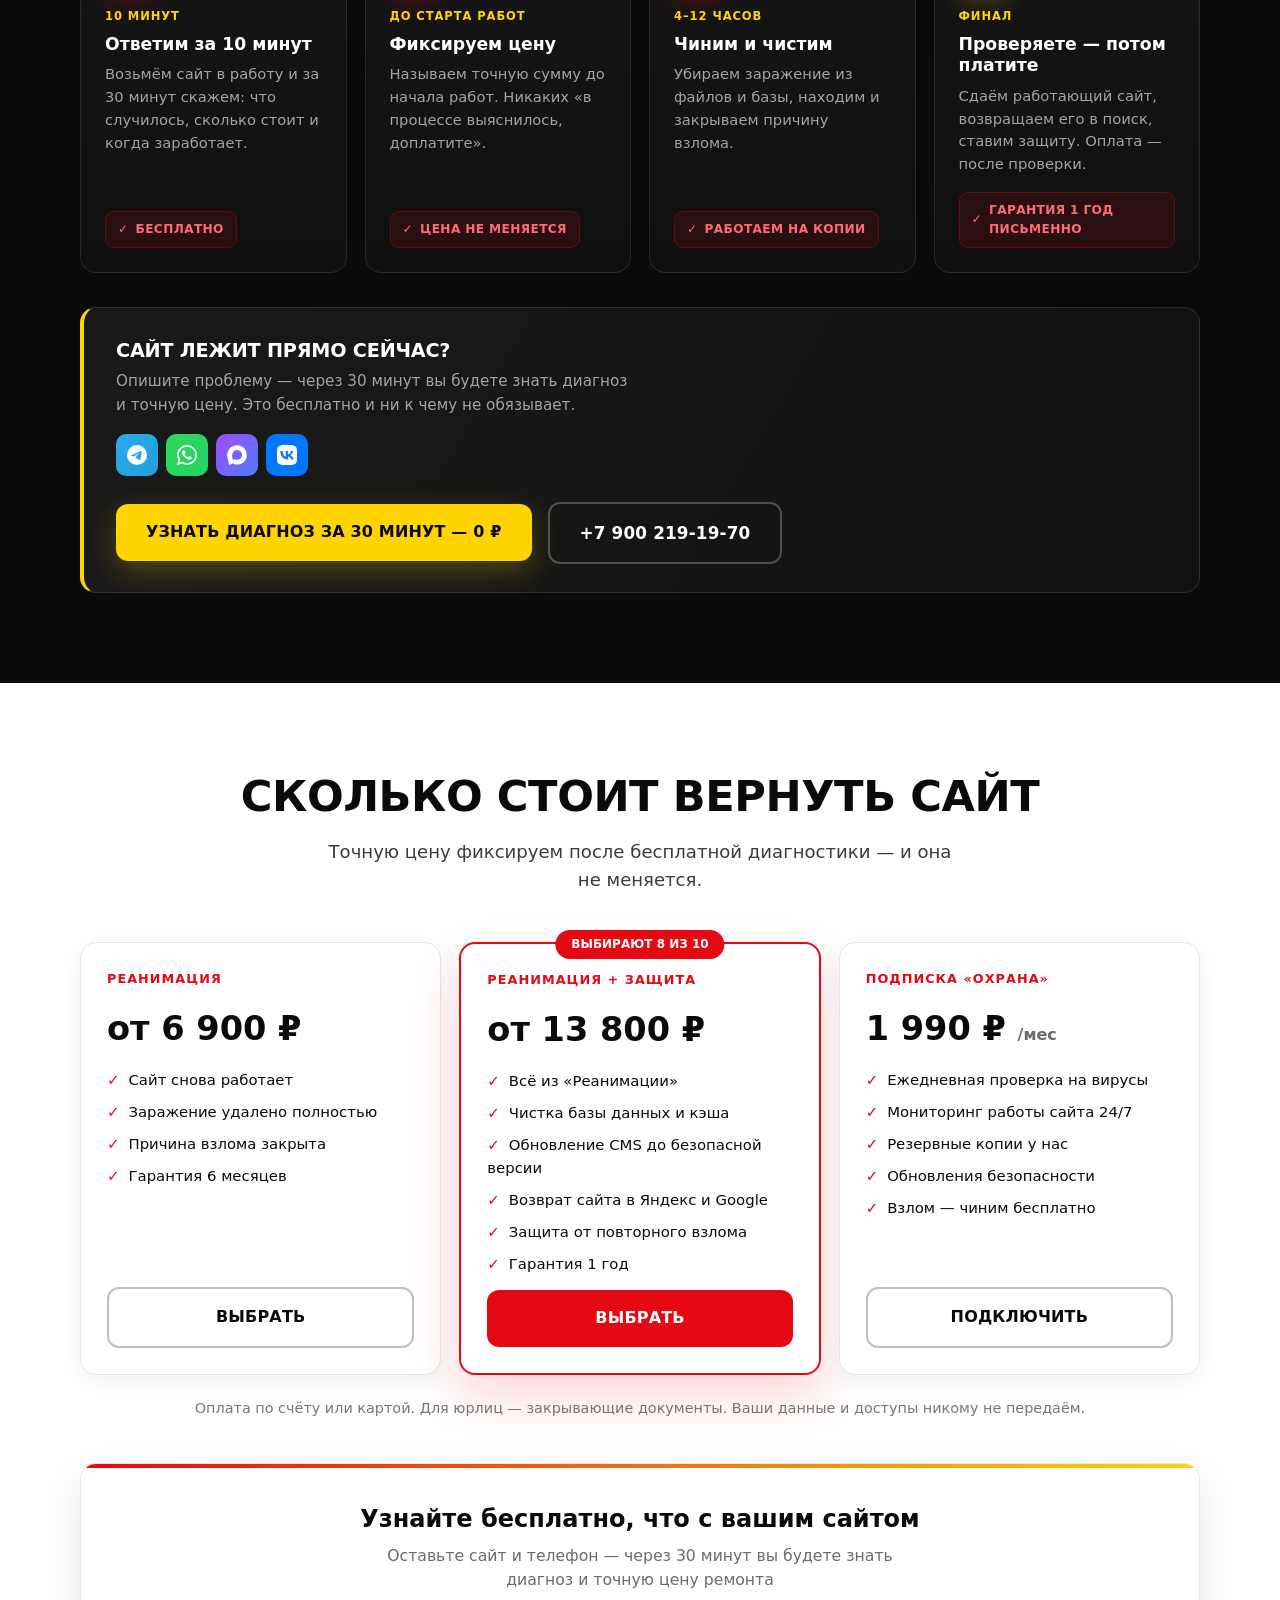
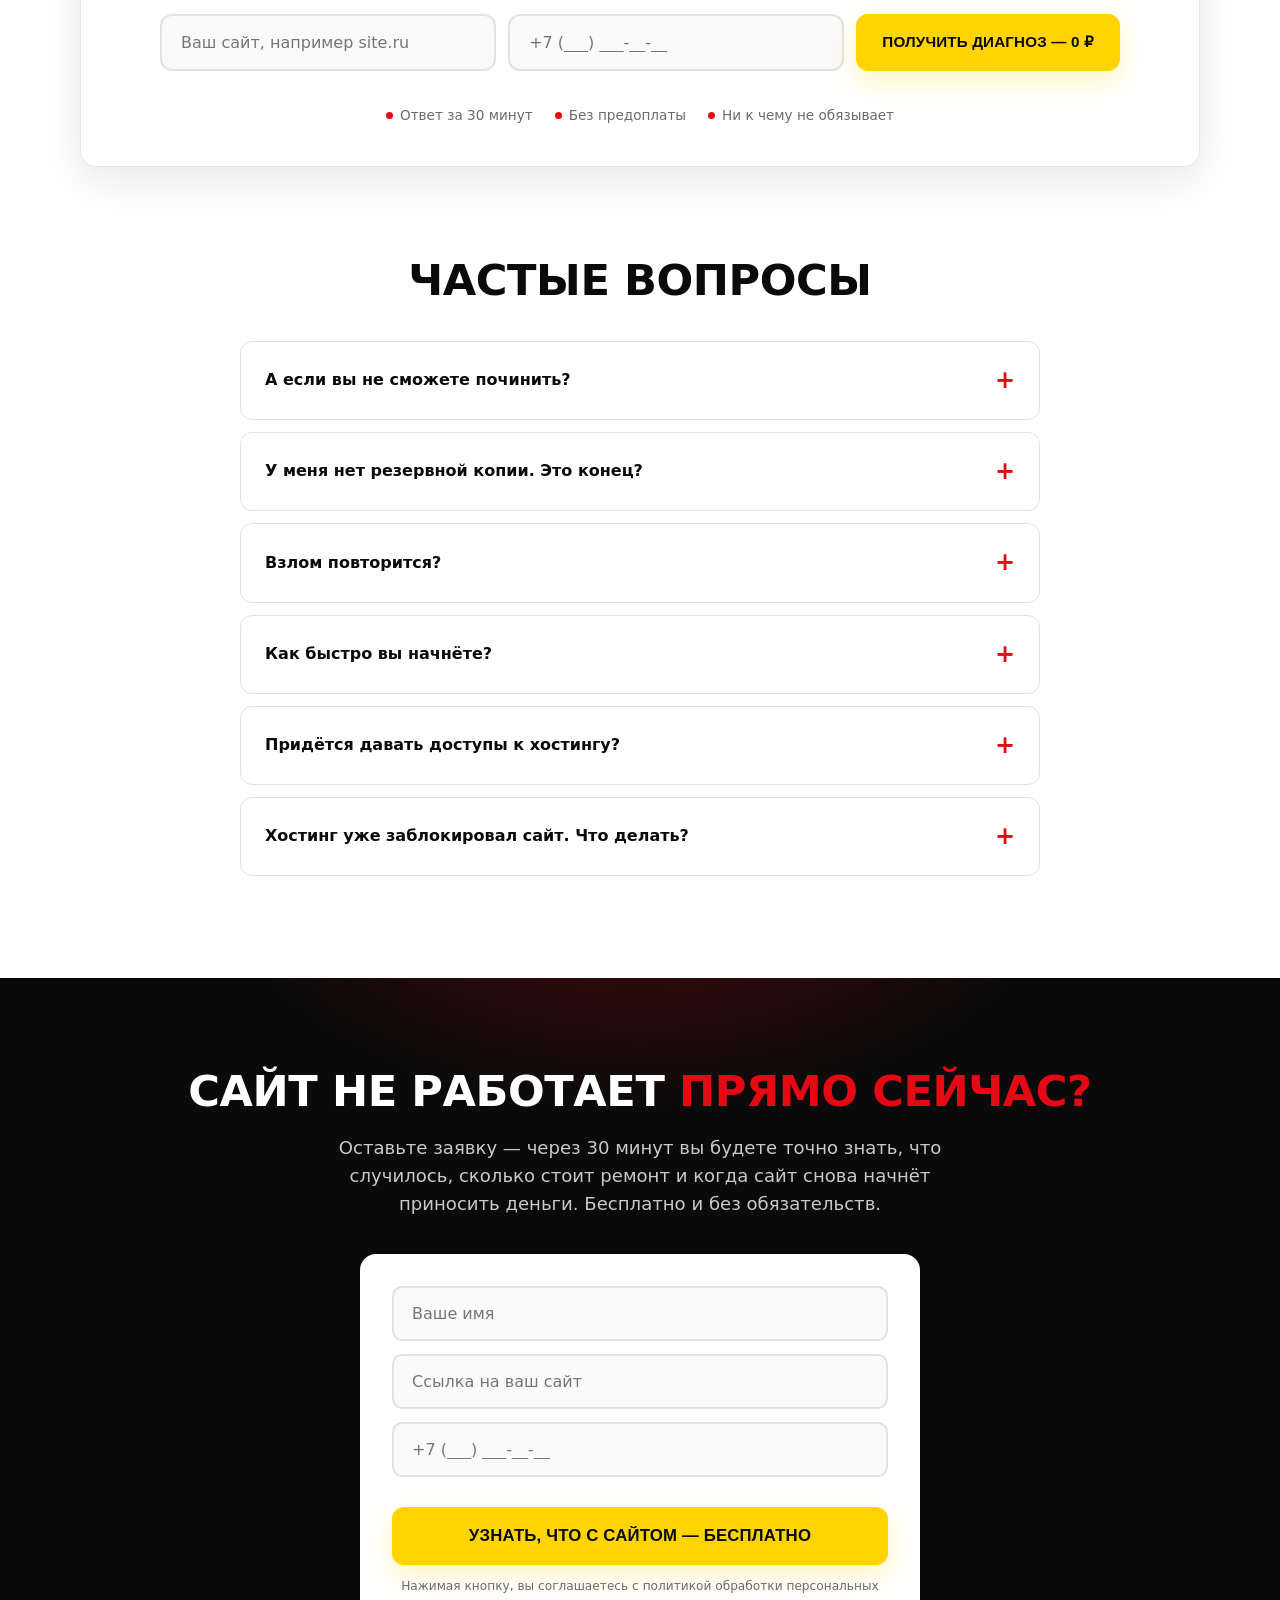
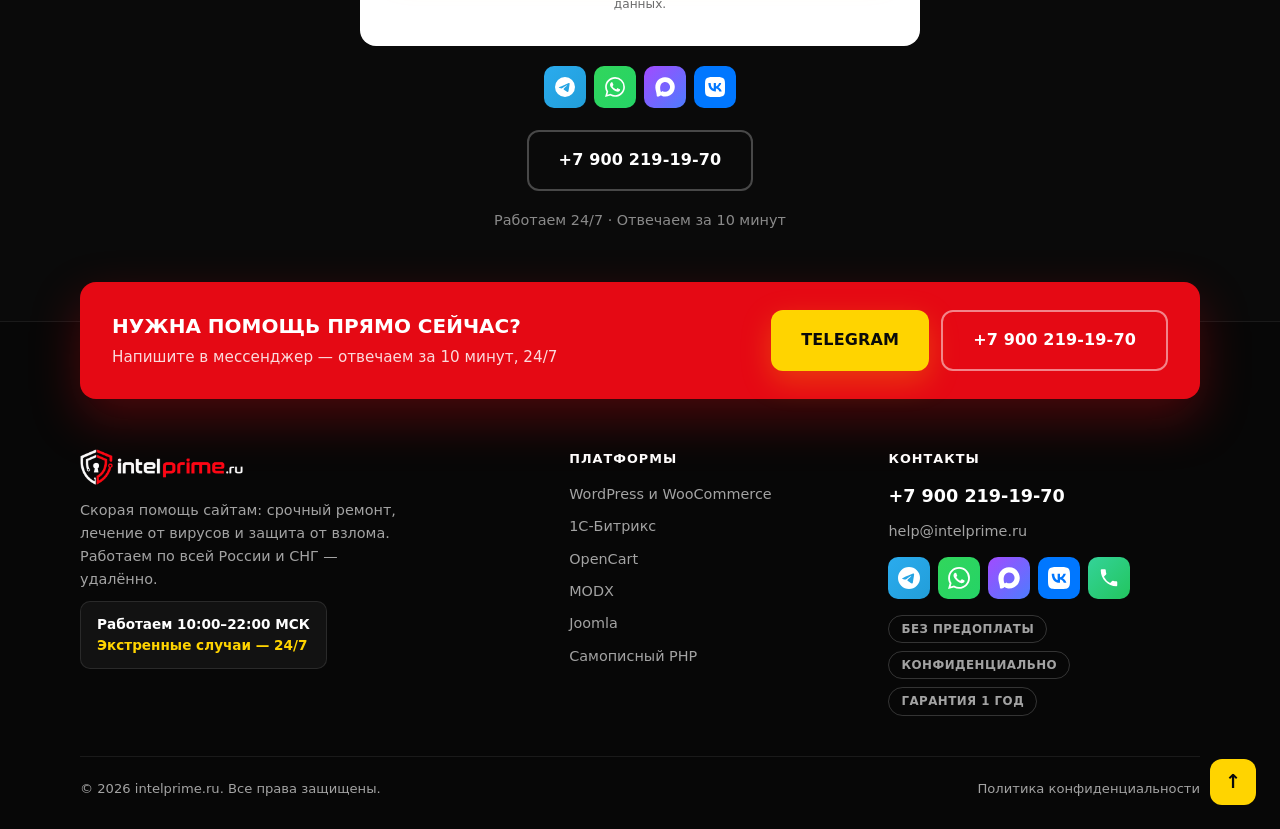
==== commit 9abe1157: "Replace placeholder contacts with real phone, Telegram, WhatsApp, VK, MAX" ====
--- a/index.html
+++ b/index.html
@@ -26,7 +26,7 @@
 <link rel="preconnect" href="https://fonts.googleapis.com">
 <link href="https://fonts.googleapis.com/css2?family=Inter:wght@400;600;700;800;900&display=swap" rel="stylesheet">
 <link rel="stylesheet" href="assets/style.css">
-<script type="application/ld+json">{"@context": "https://schema.org", "@graph": [{"@type": "ProfessionalService", "@id": "https://intelprime.ru/#org", "name": "intelprime.ru", "alternateName": "Скорая помощь сайтам intelprime.ru", "url": "https://intelprime.ru/", "logo": "https://intelprime.ru/assets/logo.png", "image": "https://intelprime.ru/assets/logo.png", "telephone": "+79000000000", "email": "help@intelprime.ru", "description": "Срочное лечение сайтов от вирусов и восстановление после взлома за 24 часа. Без предоплаты, гарантия 1 год.", "areaServed": {"@type": "Country", "name": "Россия"}, "availableLanguage": ["ru"], "priceRange": "6900-30000 RUB", "currenciesAccepted": "RUB", "openingHours": "Mo-Su 00:00-24:00", "sameAs": ["https://t.me/your_tg", "https://wa.me/79000000000", "https://max.ru/your_max", "https://vk.com/your_vk"], "knowsAbout": ["лечение сайта от вирусов", "восстановление сайта после взлома", "WordPress", "WooCommerce", "1С-Битрикс", "OpenCart", "MODX", "Joomla", "аудит безопасности PHP-сайтов"], "contactPoint": [{"@type": "ContactPoint", "telephone": "+79000000000", "email": "help@intelprime.ru", "contactType": "customer support", "availableLanguage": ["ru"], "hoursAvailable": {"@type": "OpeningHoursSpecification", "dayOfWeek": ["Monday", "Tuesday", "Wednesday", "Thursday", "Friday", "Saturday", "Sunday"], "opens": "00:00", "closes": "23:59"}}], "hasOfferCatalog": {"@type": "OfferCatalog", "name": "Ремонт и защита сайтов", "itemListElement": [{"@type": "Offer", "itemOffered": {"@type": "Service", "name": "Лечение и восстановление сайта на WordPress и WooCommerce"}, "price": "6900", "priceCurrency": "RUB", "url": "https://intelprime.ru/wordpress.html"}, {"@type": "Offer", "itemOffered": {"@type": "Service", "name": "Лечение и восстановление сайта на 1С-Битрикс"}, "price": "14900", "priceCurrency": "RUB", "url": "https://intelprime.ru/bitrix.html"}, {"@type": "Offer", "itemOffered": {"@type": "Service", "name": "Лечение и восстановление сайта на OpenCart"}, "price": "9900", "priceCurrency": "RUB", "url": "https://intelprime.ru/opencart.html"}, {"@type": "Offer", "itemOffered": {"@type": "Service", "name": "Лечение и восстановление сайта на MODX"}, "price": "9900", "priceCurrency": "RUB", "url": "https://intelprime.ru/modx.html"}, {"@type": "Offer", "itemOffered": {"@type": "Service", "name": "Лечение и восстановление сайта на Joomla"}, "price": "7900", "priceCurrency": "RUB", "url": "https://intelprime.ru/joomla.html"}, {"@type": "Offer", "itemOffered": {"@type": "Service", "name": "Лечение и восстановление сайта на Самописные PHP-проекты"}, "price": "12900", "priceCurrency": "RUB", "url": "https://intelprime.ru/php.html"}]}}, {"@type": "WebSite", "@id": "https://intelprime.ru/#website", "url": "https://intelprime.ru/", "name": "intelprime.ru", "inLanguage": "ru-RU", "publisher": {"@id": "https://intelprime.ru/#org"}}, {"@type": "WebPage", "@id": "https://intelprime.ru/#webpage", "url": "https://intelprime.ru/", "name": "Сайт взломали или он не работает? Лечение и восстановление за 24 часа | intelprime.ru", "description": "Срочное лечение сайтов от вирусов и восстановление после взлома: WordPress, WooCommerce, 1С-Битрикс, OpenCart, MODX, Joomla, самописный PHP. Без предоплаты, гарантия 1 год, диагностика бесплатно за 30 минут. Работаем 24/7 по всей России.", "inLanguage": "ru-RU", "isPartOf": {"@id": "https://intelprime.ru/#website"}, "about": {"@id": "https://intelprime.ru/#org"}, "dateModified": "2026-08-25", "speakable": {"@type": "SpeakableSpecification", "cssSelector": ["h1", ".facts"]}}, {"@type": "FAQPage", "mainEntity": [{"@type": "Question", "name": "А если вы не сможете починить?", "acceptedAnswer": {"@type": "Answer", "text": "Тогда вы не платите ничего. Предоплаты нет: сначала бесплатная диагностика и точная цена, оплата — после того, как вы проверили работающий сайт."}}, {"@type": "Question", "name": "У меня нет резервной копии. Это конец?", "acceptedAnswer": {"@type": "Answer", "text": "Нет. Восстанавливаем и без бэкапа: пересобираем сайт из чистых дистрибутивов и переносим ваш контент и базу."}}, {"@type": "Question", "name": "Взлом повторится?", "acceptedAnswer": {"@type": "Answer", "text": "Мы закрываем причину взлома, а не только следы. Если в течение года сайт взломают тем же способом — чиним бесплатно."}}, {"@type": "Question", "name": "Как быстро вы начнёте?", "acceptedAnswer": {"@type": "Answer", "text": "Отвечаем в течение 10 минут, работаем 24/7. Большинство сайтов возвращаем к жизни за 4–12 часов, максимум — сутки."}}]}]}</script>
+<script type="application/ld+json">{"@context": "https://schema.org", "@graph": [{"@type": "ProfessionalService", "@id": "https://intelprime.ru/#org", "name": "intelprime.ru", "alternateName": "Скорая помощь сайтам intelprime.ru", "url": "https://intelprime.ru/", "logo": "https://intelprime.ru/assets/logo.png", "image": "https://intelprime.ru/assets/logo.png", "telephone": "+79002191970", "email": "help@intelprime.ru", "description": "Срочное лечение сайтов от вирусов и восстановление после взлома за 24 часа. Без предоплаты, гарантия 1 год.", "areaServed": {"@type": "Country", "name": "Россия"}, "availableLanguage": ["ru"], "priceRange": "6900-30000 RUB", "currenciesAccepted": "RUB", "openingHours": "Mo-Su 00:00-24:00", "sameAs": ["https://t.me/intel_prime", "https://wa.me/79082857007", "https://max.ru/+79203312032", "https://vk.com/intel_prime"], "knowsAbout": ["лечение сайта от вирусов", "восстановление сайта после взлома", "WordPress", "WooCommerce", "1С-Битрикс", "OpenCart", "MODX", "Joomla", "аудит безопасности PHP-сайтов"], "contactPoint": [{"@type": "ContactPoint", "telephone": "+79002191970", "email": "help@intelprime.ru", "contactType": "customer support", "availableLanguage": ["ru"], "hoursAvailable": {"@type": "OpeningHoursSpecification", "dayOfWeek": ["Monday", "Tuesday", "Wednesday", "Thursday", "Friday", "Saturday", "Sunday"], "opens": "00:00", "closes": "23:59"}}], "hasOfferCatalog": {"@type": "OfferCatalog", "name": "Ремонт и защита сайтов", "itemListElement": [{"@type": "Offer", "itemOffered": {"@type": "Service", "name": "Лечение и восстановление сайта на WordPress и WooCommerce"}, "price": "6900", "priceCurrency": "RUB", "url": "https://intelprime.ru/wordpress.html"}, {"@type": "Offer", "itemOffered": {"@type": "Service", "name": "Лечение и восстановление сайта на 1С-Битрикс"}, "price": "14900", "priceCurrency": "RUB", "url": "https://intelprime.ru/bitrix.html"}, {"@type": "Offer", "itemOffered": {"@type": "Service", "name": "Лечение и восстановление сайта на OpenCart"}, "price": "9900", "priceCurrency": "RUB", "url": "https://intelprime.ru/opencart.html"}, {"@type": "Offer", "itemOffered": {"@type": "Service", "name": "Лечение и восстановление сайта на MODX"}, "price": "9900", "priceCurrency": "RUB", "url": "https://intelprime.ru/modx.html"}, {"@type": "Offer", "itemOffered": {"@type": "Service", "name": "Лечение и восстановление сайта на Joomla"}, "price": "7900", "priceCurrency": "RUB", "url": "https://intelprime.ru/joomla.html"}, {"@type": "Offer", "itemOffered": {"@type": "Service", "name": "Лечение и восстановление сайта на Самописные PHP-проекты"}, "price": "12900", "priceCurrency": "RUB", "url": "https://intelprime.ru/php.html"}]}}, {"@type": "WebSite", "@id": "https://intelprime.ru/#website", "url": "https://intelprime.ru/", "name": "intelprime.ru", "inLanguage": "ru-RU", "publisher": {"@id": "https://intelprime.ru/#org"}}, {"@type": "WebPage", "@id": "https://intelprime.ru/#webpage", "url": "https://intelprime.ru/", "name": "Сайт взломали или он не работает? Лечение и восстановление за 24 часа | intelprime.ru", "description": "Срочное лечение сайтов от вирусов и восстановление после взлома: WordPress, WooCommerce, 1С-Битрикс, OpenCart, MODX, Joomla, самописный PHP. Без предоплаты, гарантия 1 год, диагностика бесплатно за 30 минут. Работаем 24/7 по всей России.", "inLanguage": "ru-RU", "isPartOf": {"@id": "https://intelprime.ru/#website"}, "about": {"@id": "https://intelprime.ru/#org"}, "dateModified": "2026-08-25", "speakable": {"@type": "SpeakableSpecification", "cssSelector": ["h1", ".facts"]}}, {"@type": "FAQPage", "mainEntity": [{"@type": "Question", "name": "А если вы не сможете починить?", "acceptedAnswer": {"@type": "Answer", "text": "Тогда вы не платите ничего. Предоплаты нет: сначала бесплатная диагностика и точная цена, оплата — после того, как вы проверили работающий сайт."}}, {"@type": "Question", "name": "У меня нет резервной копии. Это конец?", "acceptedAnswer": {"@type": "Answer", "text": "Нет. Восстанавливаем и без бэкапа: пересобираем сайт из чистых дистрибутивов и переносим ваш контент и базу."}}, {"@type": "Question", "name": "Взлом повторится?", "acceptedAnswer": {"@type": "Answer", "text": "Мы закрываем причину взлома, а не только следы. Если в течение года сайт взломают тем же способом — чиним бесплатно."}}, {"@type": "Question", "name": "Как быстро вы начнёте?", "acceptedAnswer": {"@type": "Answer", "text": "Отвечаем в течение 10 минут, работаем 24/7. Большинство сайтов возвращаем к жизни за 4–12 часов, максимум — сутки."}}]}]}</script>
 </head>
 <body>
 <header>
@@ -39,13 +39,13 @@
       <a href="index.html#faq">Вопросы</a>
     </nav>
     <div class="socials nav-socials">
-      <a class="soc-tg" href="https://t.me/your_tg" aria-label="Telegram" title="Telegram"><svg class="icn" aria-hidden="true" role="img" viewBox="0 0 24 24" xmlns="http://www.w3.org/2000/svg"><title>Telegram</title><path d="M11.944 0A12 12 0 0 0 0 12a12 12 0 0 0 12 12 12 12 0 0 0 12-12A12 12 0 0 0 12 0a12 12 0 0 0-.056 0zm4.962 7.224c.1-.002.321.023.465.14a.506.506 0 0 1 .171.325c.016.093.036.306.02.472-.18 1.898-.962 6.502-1.36 8.627-.168.9-.499 1.201-.82 1.23-.696.065-1.225-.46-1.9-.902-1.056-.693-1.653-1.124-2.678-1.8-1.185-.78-.417-1.21.258-1.91.177-.184 3.247-2.977 3.307-3.23.007-.032.014-.15-.056-.212s-.174-.041-.249-.024c-.106.024-1.793 1.14-5.061 3.345-.48.33-.913.49-1.302.48-.428-.008-1.252-.241-1.865-.44-.752-.245-1.349-.374-1.297-.789.027-.216.325-.437.893-.663 3.498-1.524 5.83-2.529 6.998-3.014 3.332-1.386 4.025-1.627 4.476-1.635z"/></svg></a>
-      <a class="soc-wa" href="https://wa.me/79000000000" aria-label="WhatsApp" title="WhatsApp"><svg class="icn" aria-hidden="true" role="img" viewBox="0 0 24 24" xmlns="http://www.w3.org/2000/svg"><title>WhatsApp</title><path d="M17.472 14.382c-.297-.149-1.758-.867-2.03-.967-.273-.099-.471-.148-.67.15-.197.297-.767.966-.94 1.164-.173.199-.347.223-.644.075-.297-.15-1.255-.463-2.39-1.475-.883-.788-1.48-1.761-1.653-2.059-.173-.297-.018-.458.13-.606.134-.133.298-.347.446-.52.149-.174.198-.298.298-.497.099-.198.05-.371-.025-.52-.075-.149-.669-1.612-.916-2.207-.242-.579-.487-.5-.669-.51-.173-.008-.371-.01-.57-.01-.198 0-.52.074-.792.372-.272.297-1.04 1.016-1.04 2.479 0 1.462 1.065 2.875 1.213 3.074.149.198 2.096 3.2 5.077 4.487.709.306 1.262.489 1.694.625.712.227 1.36.195 1.871.118.571-.085 1.758-.719 2.006-1.413.248-.694.248-1.289.173-1.413-.074-.124-.272-.198-.57-.347m-5.421 7.403h-.004a9.87 9.87 0 01-5.031-1.378l-.361-.214-3.741.982.998-3.648-.235-.374a9.86 9.86 0 01-1.51-5.26c.001-5.45 4.436-9.884 9.888-9.884 2.64 0 5.122 1.03 6.988 2.898a9.825 9.825 0 012.893 6.994c-.003 5.45-4.437 9.884-9.885 9.884m8.413-18.297A11.815 11.815 0 0012.05 0C5.495 0 .16 5.335.157 11.892c0 2.096.547 4.142 1.588 5.945L.057 24l6.305-1.654a11.882 11.882 0 005.683 1.448h.005c6.554 0 11.89-5.335 11.893-11.893a11.821 11.821 0 00-3.48-8.413Z"/></svg></a>
-      <a class="soc-max" href="https://max.ru/your_max" aria-label="MAX" title="MAX"><svg class="icn" aria-hidden="true" role="img" viewBox="0 0 720 720" xmlns="http://www.w3.org/2000/svg"><title>MAX</title><path d="M350.4,9.6C141.8,20.5,4.1,184.1,12.8,390.4c3.8,90.3,40.1,168,48.7,253.7,2.2,22.2-4.2,49.6,21.4,59.3,31.5,11.9,79.8-8.1,106.2-26.4,9-6.1,17.6-13.2,24.2-22,27.3,18.1,53.2,35.6,85.7,43.4,143.1,34.3,299.9-44.2,369.6-170.3C799.6,291.2,622.5-4.6,350.4,9.6h0ZM269.4,504c-11.3,8.8-22.2,20.8-34.7,27.7-18.1,9.7-23.7-.4-30.5-16.4-21.4-50.9-24-137.6-11.5-190.9,16.8-72.5,72.9-136.3,150-143.1,78-6.9,150.4,32.7,183.1,104.2,72.4,159.1-112.9,316.2-256.4,218.6h0Z"/></svg></a>
-      <a class="soc-vk" href="https://vk.com/your_vk" aria-label="ВКонтакте" title="ВКонтакте"><svg class="icn" aria-hidden="true" role="img" viewBox="0 0 24 24" xmlns="http://www.w3.org/2000/svg"><title>VK</title><path d="m9.489.004.729-.003h3.564l.73.003.914.01.433.007.418.011.403.014.388.016.374.021.36.025.345.03.333.033c1.74.196 2.933.616 3.833 1.516.9.9 1.32 2.092 1.516 3.833l.034.333.029.346.025.36.02.373.025.588.012.41.013.644.009.915.004.98-.001 3.313-.003.73-.01.914-.007.433-.011.418-.014.403-.016.388-.021.374-.025.36-.03.345-.033.333c-.196 1.74-.616 2.933-1.516 3.833-.9.9-2.092 1.32-3.833 1.516l-.333.034-.346.029-.36.025-.373.02-.588.025-.41.012-.644.013-.915.009-.98.004-3.313-.001-.73-.003-.914-.01-.433-.007-.418-.011-.403-.014-.388-.016-.374-.021-.36-.025-.345-.03-.333-.033c-1.74-.196-2.933-.616-3.833-1.516-.9-.9-1.32-2.092-1.516-3.833l-.034-.333-.029-.346-.025-.36-.02-.373-.025-.588-.012-.41-.013-.644-.009-.915-.004-.98.001-3.313.003-.73.01-.914.007-.433.011-.418.014-.403.016-.388.021-.374.025-.36.03-.345.033-.333c.196-1.74.616-2.933 1.516-3.833.9-.9 2.092-1.32 3.833-1.516l.333-.034.346-.029.36-.025.373-.02.588-.025.41-.012.644-.013.915-.009ZM6.79 7.3H4.05c.13 6.24 3.25 9.99 8.72 9.99h.31v-3.57c2.01.2 3.53 1.67 4.14 3.57h2.84c-.78-2.84-2.83-4.41-4.11-5.01 1.28-.74 3.08-2.54 3.51-4.98h-2.58c-.56 1.98-2.22 3.78-3.8 3.95V7.3H10.5v6.92c-1.6-.4-3.62-2.34-3.71-6.92Z"/></svg></a>
-    </div>
-    <a class="nav-phone" href="tel:+79000000000">+7 900 000-00-00</a>
-    <a class="nav-phone-icon soc-ph" href="tel:+79000000000" aria-label="Позвонить"><svg class="icn" aria-hidden="true" role="img" viewBox="0 0 24 24" xmlns="http://www.w3.org/2000/svg"><title>Телефон</title><path d="M6.62 10.79a15.05 15.05 0 0 0 6.59 6.59l2.2-2.2a1 1 0 0 1 1.02-.24c1.12.37 2.33.57 3.57.57a1 1 0 0 1 1 1V20a1 1 0 0 1-1 1C10.85 21 3 13.15 3 3.5a1 1 0 0 1 1-1H7.5a1 1 0 0 1 1 1c0 1.24.2 2.45.57 3.57a1 1 0 0 1-.25 1.02l-2.2 2.2z"/></svg></a>
+      <a class="soc-tg" href="https://t.me/intel_prime" aria-label="Telegram" title="Telegram"><svg class="icn" aria-hidden="true" role="img" viewBox="0 0 24 24" xmlns="http://www.w3.org/2000/svg"><title>Telegram</title><path d="M11.944 0A12 12 0 0 0 0 12a12 12 0 0 0 12 12 12 12 0 0 0 12-12A12 12 0 0 0 12 0a12 12 0 0 0-.056 0zm4.962 7.224c.1-.002.321.023.465.14a.506.506 0 0 1 .171.325c.016.093.036.306.02.472-.18 1.898-.962 6.502-1.36 8.627-.168.9-.499 1.201-.82 1.23-.696.065-1.225-.46-1.9-.902-1.056-.693-1.653-1.124-2.678-1.8-1.185-.78-.417-1.21.258-1.91.177-.184 3.247-2.977 3.307-3.23.007-.032.014-.15-.056-.212s-.174-.041-.249-.024c-.106.024-1.793 1.14-5.061 3.345-.48.33-.913.49-1.302.48-.428-.008-1.252-.241-1.865-.44-.752-.245-1.349-.374-1.297-.789.027-.216.325-.437.893-.663 3.498-1.524 5.83-2.529 6.998-3.014 3.332-1.386 4.025-1.627 4.476-1.635z"/></svg></a>
+      <a class="soc-wa" href="https://wa.me/79082857007" aria-label="WhatsApp" title="WhatsApp"><svg class="icn" aria-hidden="true" role="img" viewBox="0 0 24 24" xmlns="http://www.w3.org/2000/svg"><title>WhatsApp</title><path d="M17.472 14.382c-.297-.149-1.758-.867-2.03-.967-.273-.099-.471-.148-.67.15-.197.297-.767.966-.94 1.164-.173.199-.347.223-.644.075-.297-.15-1.255-.463-2.39-1.475-.883-.788-1.48-1.761-1.653-2.059-.173-.297-.018-.458.13-.606.134-.133.298-.347.446-.52.149-.174.198-.298.298-.497.099-.198.05-.371-.025-.52-.075-.149-.669-1.612-.916-2.207-.242-.579-.487-.5-.669-.51-.173-.008-.371-.01-.57-.01-.198 0-.52.074-.792.372-.272.297-1.04 1.016-1.04 2.479 0 1.462 1.065 2.875 1.213 3.074.149.198 2.096 3.2 5.077 4.487.709.306 1.262.489 1.694.625.712.227 1.36.195 1.871.118.571-.085 1.758-.719 2.006-1.413.248-.694.248-1.289.173-1.413-.074-.124-.272-.198-.57-.347m-5.421 7.403h-.004a9.87 9.87 0 01-5.031-1.378l-.361-.214-3.741.982.998-3.648-.235-.374a9.86 9.86 0 01-1.51-5.26c.001-5.45 4.436-9.884 9.888-9.884 2.64 0 5.122 1.03 6.988 2.898a9.825 9.825 0 012.893 6.994c-.003 5.45-4.437 9.884-9.885 9.884m8.413-18.297A11.815 11.815 0 0012.05 0C5.495 0 .16 5.335.157 11.892c0 2.096.547 4.142 1.588 5.945L.057 24l6.305-1.654a11.882 11.882 0 005.683 1.448h.005c6.554 0 11.89-5.335 11.893-11.893a11.821 11.821 0 00-3.48-8.413Z"/></svg></a>
+      <a class="soc-max" href="https://max.ru/+79203312032" aria-label="MAX" title="MAX"><svg class="icn" aria-hidden="true" role="img" viewBox="0 0 720 720" xmlns="http://www.w3.org/2000/svg"><title>MAX</title><path d="M350.4,9.6C141.8,20.5,4.1,184.1,12.8,390.4c3.8,90.3,40.1,168,48.7,253.7,2.2,22.2-4.2,49.6,21.4,59.3,31.5,11.9,79.8-8.1,106.2-26.4,9-6.1,17.6-13.2,24.2-22,27.3,18.1,53.2,35.6,85.7,43.4,143.1,34.3,299.9-44.2,369.6-170.3C799.6,291.2,622.5-4.6,350.4,9.6h0ZM269.4,504c-11.3,8.8-22.2,20.8-34.7,27.7-18.1,9.7-23.7-.4-30.5-16.4-21.4-50.9-24-137.6-11.5-190.9,16.8-72.5,72.9-136.3,150-143.1,78-6.9,150.4,32.7,183.1,104.2,72.4,159.1-112.9,316.2-256.4,218.6h0Z"/></svg></a>
+      <a class="soc-vk" href="https://vk.com/intel_prime" aria-label="ВКонтакте" title="ВКонтакте"><svg class="icn" aria-hidden="true" role="img" viewBox="0 0 24 24" xmlns="http://www.w3.org/2000/svg"><title>VK</title><path d="m9.489.004.729-.003h3.564l.73.003.914.01.433.007.418.011.403.014.388.016.374.021.36.025.345.03.333.033c1.74.196 2.933.616 3.833 1.516.9.9 1.32 2.092 1.516 3.833l.034.333.029.346.025.36.02.373.025.588.012.41.013.644.009.915.004.98-.001 3.313-.003.73-.01.914-.007.433-.011.418-.014.403-.016.388-.021.374-.025.36-.03.345-.033.333c-.196 1.74-.616 2.933-1.516 3.833-.9.9-2.092 1.32-3.833 1.516l-.333.034-.346.029-.36.025-.373.02-.588.025-.41.012-.644.013-.915.009-.98.004-3.313-.001-.73-.003-.914-.01-.433-.007-.418-.011-.403-.014-.388-.016-.374-.021-.36-.025-.345-.03-.333-.033c-1.74-.196-2.933-.616-3.833-1.516-.9-.9-1.32-2.092-1.516-3.833l-.034-.333-.029-.346-.025-.36-.02-.373-.025-.588-.012-.41-.013-.644-.009-.915-.004-.98.001-3.313.003-.73.01-.914.007-.433.011-.418.014-.403.016-.388.021-.374.025-.36.03-.345.033-.333c.196-1.74.616-2.933 1.516-3.833.9-.9 2.092-1.32 3.833-1.516l.333-.034.346-.029.36-.025.373-.02.588-.025.41-.012.644-.013.915-.009ZM6.79 7.3H4.05c.13 6.24 3.25 9.99 8.72 9.99h.31v-3.57c2.01.2 3.53 1.67 4.14 3.57h2.84c-.78-2.84-2.83-4.41-4.11-5.01 1.28-.74 3.08-2.54 3.51-4.98h-2.58c-.56 1.98-2.22 3.78-3.8 3.95V7.3H10.5v6.92c-1.6-.4-3.62-2.34-3.71-6.92Z"/></svg></a>
+    </div>
+    <a class="nav-phone" href="tel:+79002191970">+7 900 219-19-70</a>
+    <a class="nav-phone-icon soc-ph" href="tel:+79002191970" aria-label="Позвонить"><svg class="icn" aria-hidden="true" role="img" viewBox="0 0 24 24" xmlns="http://www.w3.org/2000/svg"><title>Телефон</title><path d="M6.62 10.79a15.05 15.05 0 0 0 6.59 6.59l2.2-2.2a1 1 0 0 1 1.02-.24c1.12.37 2.33.57 3.57.57a1 1 0 0 1 1 1V20a1 1 0 0 1-1 1C10.85 21 3 13.15 3 3.5a1 1 0 0 1 1-1H7.5a1 1 0 0 1 1 1c0 1.24.2 2.45.57 3.57a1 1 0 0 1-.25 1.02l-2.2 2.2z"/></svg></a>
     <a class="btn btn-cta nav-cta" href="index.html#contact">Спасти сайт</a>
     <button class="burger" id="burger" aria-label="Открыть меню" aria-expanded="false"><span></span><span></span><span></span></button>
   </div>
@@ -63,13 +63,13 @@
       <a href="index.html#faq">Вопросы</a>
       <a href="index.html#contact" class="mm-cta">Спасти сайт — 0 ₽</a>
     </nav>
-    <a class="mm-phone" href="tel:+79000000000"><svg class="icn" aria-hidden="true" role="img" viewBox="0 0 24 24" xmlns="http://www.w3.org/2000/svg"><title>Телефон</title><path d="M6.62 10.79a15.05 15.05 0 0 0 6.59 6.59l2.2-2.2a1 1 0 0 1 1.02-.24c1.12.37 2.33.57 3.57.57a1 1 0 0 1 1 1V20a1 1 0 0 1-1 1C10.85 21 3 13.15 3 3.5a1 1 0 0 1 1-1H7.5a1 1 0 0 1 1 1c0 1.24.2 2.45.57 3.57a1 1 0 0 1-.25 1.02l-2.2 2.2z"/></svg>+7 900 000-00-00</a>
+    <a class="mm-phone" href="tel:+79002191970"><svg class="icn" aria-hidden="true" role="img" viewBox="0 0 24 24" xmlns="http://www.w3.org/2000/svg"><title>Телефон</title><path d="M6.62 10.79a15.05 15.05 0 0 0 6.59 6.59l2.2-2.2a1 1 0 0 1 1.02-.24c1.12.37 2.33.57 3.57.57a1 1 0 0 1 1 1V20a1 1 0 0 1-1 1C10.85 21 3 13.15 3 3.5a1 1 0 0 1 1-1H7.5a1 1 0 0 1 1 1c0 1.24.2 2.45.57 3.57a1 1 0 0 1-.25 1.02l-2.2 2.2z"/></svg>+7 900 219-19-70</a>
     <div class="socials mm-socials">
-      <a class="soc-tg" href="https://t.me/your_tg" aria-label="Telegram" title="Telegram"><svg class="icn" aria-hidden="true" role="img" viewBox="0 0 24 24" xmlns="http://www.w3.org/2000/svg"><title>Telegram</title><path d="M11.944 0A12 12 0 0 0 0 12a12 12 0 0 0 12 12 12 12 0 0 0 12-12A12 12 0 0 0 12 0a12 12 0 0 0-.056 0zm4.962 7.224c.1-.002.321.023.465.14a.506.506 0 0 1 .171.325c.016.093.036.306.02.472-.18 1.898-.962 6.502-1.36 8.627-.168.9-.499 1.201-.82 1.23-.696.065-1.225-.46-1.9-.902-1.056-.693-1.653-1.124-2.678-1.8-1.185-.78-.417-1.21.258-1.91.177-.184 3.247-2.977 3.307-3.23.007-.032.014-.15-.056-.212s-.174-.041-.249-.024c-.106.024-1.793 1.14-5.061 3.345-.48.33-.913.49-1.302.48-.428-.008-1.252-.241-1.865-.44-.752-.245-1.349-.374-1.297-.789.027-.216.325-.437.893-.663 3.498-1.524 5.83-2.529 6.998-3.014 3.332-1.386 4.025-1.627 4.476-1.635z"/></svg></a>
-      <a class="soc-wa" href="https://wa.me/79000000000" aria-label="WhatsApp" title="WhatsApp"><svg class="icn" aria-hidden="true" role="img" viewBox="0 0 24 24" xmlns="http://www.w3.org/2000/svg"><title>WhatsApp</title><path d="M17.472 14.382c-.297-.149-1.758-.867-2.03-.967-.273-.099-.471-.148-.67.15-.197.297-.767.966-.94 1.164-.173.199-.347.223-.644.075-.297-.15-1.255-.463-2.39-1.475-.883-.788-1.48-1.761-1.653-2.059-.173-.297-.018-.458.13-.606.134-.133.298-.347.446-.52.149-.174.198-.298.298-.497.099-.198.05-.371-.025-.52-.075-.149-.669-1.612-.916-2.207-.242-.579-.487-.5-.669-.51-.173-.008-.371-.01-.57-.01-.198 0-.52.074-.792.372-.272.297-1.04 1.016-1.04 2.479 0 1.462 1.065 2.875 1.213 3.074.149.198 2.096 3.2 5.077 4.487.709.306 1.262.489 1.694.625.712.227 1.36.195 1.871.118.571-.085 1.758-.719 2.006-1.413.248-.694.248-1.289.173-1.413-.074-.124-.272-.198-.57-.347m-5.421 7.403h-.004a9.87 9.87 0 01-5.031-1.378l-.361-.214-3.741.982.998-3.648-.235-.374a9.86 9.86 0 01-1.51-5.26c.001-5.45 4.436-9.884 9.888-9.884 2.64 0 5.122 1.03 6.988 2.898a9.825 9.825 0 012.893 6.994c-.003 5.45-4.437 9.884-9.885 9.884m8.413-18.297A11.815 11.815 0 0012.05 0C5.495 0 .16 5.335.157 11.892c0 2.096.547 4.142 1.588 5.945L.057 24l6.305-1.654a11.882 11.882 0 005.683 1.448h.005c6.554 0 11.89-5.335 11.893-11.893a11.821 11.821 0 00-3.48-8.413Z"/></svg></a>
-      <a class="soc-max" href="https://max.ru/your_max" aria-label="MAX" title="MAX"><svg class="icn" aria-hidden="true" role="img" viewBox="0 0 720 720" xmlns="http://www.w3.org/2000/svg"><title>MAX</title><path d="M350.4,9.6C141.8,20.5,4.1,184.1,12.8,390.4c3.8,90.3,40.1,168,48.7,253.7,2.2,22.2-4.2,49.6,21.4,59.3,31.5,11.9,79.8-8.1,106.2-26.4,9-6.1,17.6-13.2,24.2-22,27.3,18.1,53.2,35.6,85.7,43.4,143.1,34.3,299.9-44.2,369.6-170.3C799.6,291.2,622.5-4.6,350.4,9.6h0ZM269.4,504c-11.3,8.8-22.2,20.8-34.7,27.7-18.1,9.7-23.7-.4-30.5-16.4-21.4-50.9-24-137.6-11.5-190.9,16.8-72.5,72.9-136.3,150-143.1,78-6.9,150.4,32.7,183.1,104.2,72.4,159.1-112.9,316.2-256.4,218.6h0Z"/></svg></a>
-      <a class="soc-vk" href="https://vk.com/your_vk" aria-label="ВКонтакте" title="ВКонтакте"><svg class="icn" aria-hidden="true" role="img" viewBox="0 0 24 24" xmlns="http://www.w3.org/2000/svg"><title>VK</title><path d="m9.489.004.729-.003h3.564l.73.003.914.01.433.007.418.011.403.014.388.016.374.021.36.025.345.03.333.033c1.74.196 2.933.616 3.833 1.516.9.9 1.32 2.092 1.516 3.833l.034.333.029.346.025.36.02.373.025.588.012.41.013.644.009.915.004.98-.001 3.313-.003.73-.01.914-.007.433-.011.418-.014.403-.016.388-.021.374-.025.36-.03.345-.033.333c-.196 1.74-.616 2.933-1.516 3.833-.9.9-2.092 1.32-3.833 1.516l-.333.034-.346.029-.36.025-.373.02-.588.025-.41.012-.644.013-.915.009-.98.004-3.313-.001-.73-.003-.914-.01-.433-.007-.418-.011-.403-.014-.388-.016-.374-.021-.36-.025-.345-.03-.333-.033c-1.74-.196-2.933-.616-3.833-1.516-.9-.9-1.32-2.092-1.516-3.833l-.034-.333-.029-.346-.025-.36-.02-.373-.025-.588-.012-.41-.013-.644-.009-.915-.004-.98.001-3.313.003-.73.01-.914.007-.433.011-.418.014-.403.016-.388.021-.374.025-.36.03-.345.033-.333c.196-1.74.616-2.933 1.516-3.833.9-.9 2.092-1.32 3.833-1.516l.333-.034.346-.029.36-.025.373-.02.588-.025.41-.012.644-.013.915-.009ZM6.79 7.3H4.05c.13 6.24 3.25 9.99 8.72 9.99h.31v-3.57c2.01.2 3.53 1.67 4.14 3.57h2.84c-.78-2.84-2.83-4.41-4.11-5.01 1.28-.74 3.08-2.54 3.51-4.98h-2.58c-.56 1.98-2.22 3.78-3.8 3.95V7.3H10.5v6.92c-1.6-.4-3.62-2.34-3.71-6.92Z"/></svg></a>
-      <a class="soc-ph" href="tel:+79000000000" aria-label="Позвонить" title="Позвонить"><svg class="icn" aria-hidden="true" role="img" viewBox="0 0 24 24" xmlns="http://www.w3.org/2000/svg"><title>Телефон</title><path d="M6.62 10.79a15.05 15.05 0 0 0 6.59 6.59l2.2-2.2a1 1 0 0 1 1.02-.24c1.12.37 2.33.57 3.57.57a1 1 0 0 1 1 1V20a1 1 0 0 1-1 1C10.85 21 3 13.15 3 3.5a1 1 0 0 1 1-1H7.5a1 1 0 0 1 1 1c0 1.24.2 2.45.57 3.57a1 1 0 0 1-.25 1.02l-2.2 2.2z"/></svg></a>
+      <a class="soc-tg" href="https://t.me/intel_prime" aria-label="Telegram" title="Telegram"><svg class="icn" aria-hidden="true" role="img" viewBox="0 0 24 24" xmlns="http://www.w3.org/2000/svg"><title>Telegram</title><path d="M11.944 0A12 12 0 0 0 0 12a12 12 0 0 0 12 12 12 12 0 0 0 12-12A12 12 0 0 0 12 0a12 12 0 0 0-.056 0zm4.962 7.224c.1-.002.321.023.465.14a.506.506 0 0 1 .171.325c.016.093.036.306.02.472-.18 1.898-.962 6.502-1.36 8.627-.168.9-.499 1.201-.82 1.23-.696.065-1.225-.46-1.9-.902-1.056-.693-1.653-1.124-2.678-1.8-1.185-.78-.417-1.21.258-1.91.177-.184 3.247-2.977 3.307-3.23.007-.032.014-.15-.056-.212s-.174-.041-.249-.024c-.106.024-1.793 1.14-5.061 3.345-.48.33-.913.49-1.302.48-.428-.008-1.252-.241-1.865-.44-.752-.245-1.349-.374-1.297-.789.027-.216.325-.437.893-.663 3.498-1.524 5.83-2.529 6.998-3.014 3.332-1.386 4.025-1.627 4.476-1.635z"/></svg></a>
+      <a class="soc-wa" href="https://wa.me/79082857007" aria-label="WhatsApp" title="WhatsApp"><svg class="icn" aria-hidden="true" role="img" viewBox="0 0 24 24" xmlns="http://www.w3.org/2000/svg"><title>WhatsApp</title><path d="M17.472 14.382c-.297-.149-1.758-.867-2.03-.967-.273-.099-.471-.148-.67.15-.197.297-.767.966-.94 1.164-.173.199-.347.223-.644.075-.297-.15-1.255-.463-2.39-1.475-.883-.788-1.48-1.761-1.653-2.059-.173-.297-.018-.458.13-.606.134-.133.298-.347.446-.52.149-.174.198-.298.298-.497.099-.198.05-.371-.025-.52-.075-.149-.669-1.612-.916-2.207-.242-.579-.487-.5-.669-.51-.173-.008-.371-.01-.57-.01-.198 0-.52.074-.792.372-.272.297-1.04 1.016-1.04 2.479 0 1.462 1.065 2.875 1.213 3.074.149.198 2.096 3.2 5.077 4.487.709.306 1.262.489 1.694.625.712.227 1.36.195 1.871.118.571-.085 1.758-.719 2.006-1.413.248-.694.248-1.289.173-1.413-.074-.124-.272-.198-.57-.347m-5.421 7.403h-.004a9.87 9.87 0 01-5.031-1.378l-.361-.214-3.741.982.998-3.648-.235-.374a9.86 9.86 0 01-1.51-5.26c.001-5.45 4.436-9.884 9.888-9.884 2.64 0 5.122 1.03 6.988 2.898a9.825 9.825 0 012.893 6.994c-.003 5.45-4.437 9.884-9.885 9.884m8.413-18.297A11.815 11.815 0 0012.05 0C5.495 0 .16 5.335.157 11.892c0 2.096.547 4.142 1.588 5.945L.057 24l6.305-1.654a11.882 11.882 0 005.683 1.448h.005c6.554 0 11.89-5.335 11.893-11.893a11.821 11.821 0 00-3.48-8.413Z"/></svg></a>
+      <a class="soc-max" href="https://max.ru/+79203312032" aria-label="MAX" title="MAX"><svg class="icn" aria-hidden="true" role="img" viewBox="0 0 720 720" xmlns="http://www.w3.org/2000/svg"><title>MAX</title><path d="M350.4,9.6C141.8,20.5,4.1,184.1,12.8,390.4c3.8,90.3,40.1,168,48.7,253.7,2.2,22.2-4.2,49.6,21.4,59.3,31.5,11.9,79.8-8.1,106.2-26.4,9-6.1,17.6-13.2,24.2-22,27.3,18.1,53.2,35.6,85.7,43.4,143.1,34.3,299.9-44.2,369.6-170.3C799.6,291.2,622.5-4.6,350.4,9.6h0ZM269.4,504c-11.3,8.8-22.2,20.8-34.7,27.7-18.1,9.7-23.7-.4-30.5-16.4-21.4-50.9-24-137.6-11.5-190.9,16.8-72.5,72.9-136.3,150-143.1,78-6.9,150.4,32.7,183.1,104.2,72.4,159.1-112.9,316.2-256.4,218.6h0Z"/></svg></a>
+      <a class="soc-vk" href="https://vk.com/intel_prime" aria-label="ВКонтакте" title="ВКонтакте"><svg class="icn" aria-hidden="true" role="img" viewBox="0 0 24 24" xmlns="http://www.w3.org/2000/svg"><title>VK</title><path d="m9.489.004.729-.003h3.564l.73.003.914.01.433.007.418.011.403.014.388.016.374.021.36.025.345.03.333.033c1.74.196 2.933.616 3.833 1.516.9.9 1.32 2.092 1.516 3.833l.034.333.029.346.025.36.02.373.025.588.012.41.013.644.009.915.004.98-.001 3.313-.003.73-.01.914-.007.433-.011.418-.014.403-.016.388-.021.374-.025.36-.03.345-.033.333c-.196 1.74-.616 2.933-1.516 3.833-.9.9-2.092 1.32-3.833 1.516l-.333.034-.346.029-.36.025-.373.02-.588.025-.41.012-.644.013-.915.009-.98.004-3.313-.001-.73-.003-.914-.01-.433-.007-.418-.011-.403-.014-.388-.016-.374-.021-.36-.025-.345-.03-.333-.033c-1.74-.196-2.933-.616-3.833-1.516-.9-.9-1.32-2.092-1.516-3.833l-.034-.333-.029-.346-.025-.36-.02-.373-.025-.588-.012-.41-.013-.644-.009-.915-.004-.98.001-3.313.003-.73.01-.914.007-.433.011-.418.014-.403.016-.388.021-.374.025-.36.03-.345.033-.333c.196-1.74.616-2.933 1.516-3.833.9-.9 2.092-1.32 3.833-1.516l.333-.034.346-.029.36-.025.373-.02.588-.025.41-.012.644-.013.915-.009ZM6.79 7.3H4.05c.13 6.24 3.25 9.99 8.72 9.99h.31v-3.57c2.01.2 3.53 1.67 4.14 3.57h2.84c-.78-2.84-2.83-4.41-4.11-5.01 1.28-.74 3.08-2.54 3.51-4.98h-2.58c-.56 1.98-2.22 3.78-3.8 3.95V7.3H10.5v6.92c-1.6-.4-3.62-2.34-3.71-6.92Z"/></svg></a>
+      <a class="soc-ph" href="tel:+79002191970" aria-label="Позвонить" title="Позвонить"><svg class="icn" aria-hidden="true" role="img" viewBox="0 0 24 24" xmlns="http://www.w3.org/2000/svg"><title>Телефон</title><path d="M6.62 10.79a15.05 15.05 0 0 0 6.59 6.59l2.2-2.2a1 1 0 0 1 1.02-.24c1.12.37 2.33.57 3.57.57a1 1 0 0 1 1 1V20a1 1 0 0 1-1 1C10.85 21 3 13.15 3 3.5a1 1 0 0 1 1-1H7.5a1 1 0 0 1 1 1c0 1.24.2 2.45.57 3.57a1 1 0 0 1-.25 1.02l-2.2 2.2z"/></svg></a>
     </div>
 </div>
 
@@ -118,15 +118,15 @@
         <p class="facts-price-note">или подписка «Охрана» — 1 990 ₽/мес: мониторинг, бэкапы и защита</p>
         <a class="btn btn-cta facts-btn" href="index.html#cms">Узнать точную цену — 0 ₽</a>
         <div class="facts-contacts">
-          <a href="tel:+79000000000"><svg class="icn" aria-hidden="true" role="img" viewBox="0 0 24 24" xmlns="http://www.w3.org/2000/svg"><title>Телефон</title><path d="M6.62 10.79a15.05 15.05 0 0 0 6.59 6.59l2.2-2.2a1 1 0 0 1 1.02-.24c1.12.37 2.33.57 3.57.57a1 1 0 0 1 1 1V20a1 1 0 0 1-1 1C10.85 21 3 13.15 3 3.5a1 1 0 0 1 1-1H7.5a1 1 0 0 1 1 1c0 1.24.2 2.45.57 3.57a1 1 0 0 1-.25 1.02l-2.2 2.2z"/></svg>+7 900 000-00-00</a>
+          <a href="tel:+79002191970"><svg class="icn" aria-hidden="true" role="img" viewBox="0 0 24 24" xmlns="http://www.w3.org/2000/svg"><title>Телефон</title><path d="M6.62 10.79a15.05 15.05 0 0 0 6.59 6.59l2.2-2.2a1 1 0 0 1 1.02-.24c1.12.37 2.33.57 3.57.57a1 1 0 0 1 1 1V20a1 1 0 0 1-1 1C10.85 21 3 13.15 3 3.5a1 1 0 0 1 1-1H7.5a1 1 0 0 1 1 1c0 1.24.2 2.45.57 3.57a1 1 0 0 1-.25 1.02l-2.2 2.2z"/></svg>+7 900 219-19-70</a>
           <a href="mailto:help@intelprime.ru"><svg class="icn" aria-hidden="true" role="img" viewBox="0 0 24 24" xmlns="http://www.w3.org/2000/svg"><title>Email</title><path d="M20 4H4a2 2 0 0 0-2 2v12a2 2 0 0 0 2 2h16a2 2 0 0 0 2-2V6a2 2 0 0 0-2-2zm0 2v.51l-8 5.33-8-5.33V6h16zM4 18V8.92l7.45 4.96a1 1 0 0 0 1.1 0L20 8.92V18H4z"/></svg>help@intelprime.ru</a>
         </div>
         <div class="socials facts-socials">
-      <a class="soc-tg" href="https://t.me/your_tg" aria-label="Telegram" title="Telegram"><svg class="icn" aria-hidden="true" role="img" viewBox="0 0 24 24" xmlns="http://www.w3.org/2000/svg"><title>Telegram</title><path d="M11.944 0A12 12 0 0 0 0 12a12 12 0 0 0 12 12 12 12 0 0 0 12-12A12 12 0 0 0 12 0a12 12 0 0 0-.056 0zm4.962 7.224c.1-.002.321.023.465.14a.506.506 0 0 1 .171.325c.016.093.036.306.02.472-.18 1.898-.962 6.502-1.36 8.627-.168.9-.499 1.201-.82 1.23-.696.065-1.225-.46-1.9-.902-1.056-.693-1.653-1.124-2.678-1.8-1.185-.78-.417-1.21.258-1.91.177-.184 3.247-2.977 3.307-3.23.007-.032.014-.15-.056-.212s-.174-.041-.249-.024c-.106.024-1.793 1.14-5.061 3.345-.48.33-.913.49-1.302.48-.428-.008-1.252-.241-1.865-.44-.752-.245-1.349-.374-1.297-.789.027-.216.325-.437.893-.663 3.498-1.524 5.83-2.529 6.998-3.014 3.332-1.386 4.025-1.627 4.476-1.635z"/></svg></a>
-      <a class="soc-wa" href="https://wa.me/79000000000" aria-label="WhatsApp" title="WhatsApp"><svg class="icn" aria-hidden="true" role="img" viewBox="0 0 24 24" xmlns="http://www.w3.org/2000/svg"><title>WhatsApp</title><path d="M17.472 14.382c-.297-.149-1.758-.867-2.03-.967-.273-.099-.471-.148-.67.15-.197.297-.767.966-.94 1.164-.173.199-.347.223-.644.075-.297-.15-1.255-.463-2.39-1.475-.883-.788-1.48-1.761-1.653-2.059-.173-.297-.018-.458.13-.606.134-.133.298-.347.446-.52.149-.174.198-.298.298-.497.099-.198.05-.371-.025-.52-.075-.149-.669-1.612-.916-2.207-.242-.579-.487-.5-.669-.51-.173-.008-.371-.01-.57-.01-.198 0-.52.074-.792.372-.272.297-1.04 1.016-1.04 2.479 0 1.462 1.065 2.875 1.213 3.074.149.198 2.096 3.2 5.077 4.487.709.306 1.262.489 1.694.625.712.227 1.36.195 1.871.118.571-.085 1.758-.719 2.006-1.413.248-.694.248-1.289.173-1.413-.074-.124-.272-.198-.57-.347m-5.421 7.403h-.004a9.87 9.87 0 01-5.031-1.378l-.361-.214-3.741.982.998-3.648-.235-.374a9.86 9.86 0 01-1.51-5.26c.001-5.45 4.436-9.884 9.888-9.884 2.64 0 5.122 1.03 6.988 2.898a9.825 9.825 0 012.893 6.994c-.003 5.45-4.437 9.884-9.885 9.884m8.413-18.297A11.815 11.815 0 0012.05 0C5.495 0 .16 5.335.157 11.892c0 2.096.547 4.142 1.588 5.945L.057 24l6.305-1.654a11.882 11.882 0 005.683 1.448h.005c6.554 0 11.89-5.335 11.893-11.893a11.821 11.821 0 00-3.48-8.413Z"/></svg></a>
-      <a class="soc-max" href="https://max.ru/your_max" aria-label="MAX" title="MAX"><svg class="icn" aria-hidden="true" role="img" viewBox="0 0 720 720" xmlns="http://www.w3.org/2000/svg"><title>MAX</title><path d="M350.4,9.6C141.8,20.5,4.1,184.1,12.8,390.4c3.8,90.3,40.1,168,48.7,253.7,2.2,22.2-4.2,49.6,21.4,59.3,31.5,11.9,79.8-8.1,106.2-26.4,9-6.1,17.6-13.2,24.2-22,27.3,18.1,53.2,35.6,85.7,43.4,143.1,34.3,299.9-44.2,369.6-170.3C799.6,291.2,622.5-4.6,350.4,9.6h0ZM269.4,504c-11.3,8.8-22.2,20.8-34.7,27.7-18.1,9.7-23.7-.4-30.5-16.4-21.4-50.9-24-137.6-11.5-190.9,16.8-72.5,72.9-136.3,150-143.1,78-6.9,150.4,32.7,183.1,104.2,72.4,159.1-112.9,316.2-256.4,218.6h0Z"/></svg></a>
-      <a class="soc-vk" href="https://vk.com/your_vk" aria-label="ВКонтакте" title="ВКонтакте"><svg class="icn" aria-hidden="true" role="img" viewBox="0 0 24 24" xmlns="http://www.w3.org/2000/svg"><title>VK</title><path d="m9.489.004.729-.003h3.564l.73.003.914.01.433.007.418.011.403.014.388.016.374.021.36.025.345.03.333.033c1.74.196 2.933.616 3.833 1.516.9.9 1.32 2.092 1.516 3.833l.034.333.029.346.025.36.02.373.025.588.012.41.013.644.009.915.004.98-.001 3.313-.003.73-.01.914-.007.433-.011.418-.014.403-.016.388-.021.374-.025.36-.03.345-.033.333c-.196 1.74-.616 2.933-1.516 3.833-.9.9-2.092 1.32-3.833 1.516l-.333.034-.346.029-.36.025-.373.02-.588.025-.41.012-.644.013-.915.009-.98.004-3.313-.001-.73-.003-.914-.01-.433-.007-.418-.011-.403-.014-.388-.016-.374-.021-.36-.025-.345-.03-.333-.033c-1.74-.196-2.933-.616-3.833-1.516-.9-.9-1.32-2.092-1.516-3.833l-.034-.333-.029-.346-.025-.36-.02-.373-.025-.588-.012-.41-.013-.644-.009-.915-.004-.98.001-3.313.003-.73.01-.914.007-.433.011-.418.014-.403.016-.388.021-.374.025-.36.03-.345.033-.333c.196-1.74.616-2.933 1.516-3.833.9-.9 2.092-1.32 3.833-1.516l.333-.034.346-.029.36-.025.373-.02.588-.025.41-.012.644-.013.915-.009ZM6.79 7.3H4.05c.13 6.24 3.25 9.99 8.72 9.99h.31v-3.57c2.01.2 3.53 1.67 4.14 3.57h2.84c-.78-2.84-2.83-4.41-4.11-5.01 1.28-.74 3.08-2.54 3.51-4.98h-2.58c-.56 1.98-2.22 3.78-3.8 3.95V7.3H10.5v6.92c-1.6-.4-3.62-2.34-3.71-6.92Z"/></svg></a>
-      <a class="soc-ph" href="tel:+79000000000" aria-label="Позвонить" title="Позвонить"><svg class="icn" aria-hidden="true" role="img" viewBox="0 0 24 24" xmlns="http://www.w3.org/2000/svg"><title>Телефон</title><path d="M6.62 10.79a15.05 15.05 0 0 0 6.59 6.59l2.2-2.2a1 1 0 0 1 1.02-.24c1.12.37 2.33.57 3.57.57a1 1 0 0 1 1 1V20a1 1 0 0 1-1 1C10.85 21 3 13.15 3 3.5a1 1 0 0 1 1-1H7.5a1 1 0 0 1 1 1c0 1.24.2 2.45.57 3.57a1 1 0 0 1-.25 1.02l-2.2 2.2z"/></svg></a>
+      <a class="soc-tg" href="https://t.me/intel_prime" aria-label="Telegram" title="Telegram"><svg class="icn" aria-hidden="true" role="img" viewBox="0 0 24 24" xmlns="http://www.w3.org/2000/svg"><title>Telegram</title><path d="M11.944 0A12 12 0 0 0 0 12a12 12 0 0 0 12 12 12 12 0 0 0 12-12A12 12 0 0 0 12 0a12 12 0 0 0-.056 0zm4.962 7.224c.1-.002.321.023.465.14a.506.506 0 0 1 .171.325c.016.093.036.306.02.472-.18 1.898-.962 6.502-1.36 8.627-.168.9-.499 1.201-.82 1.23-.696.065-1.225-.46-1.9-.902-1.056-.693-1.653-1.124-2.678-1.8-1.185-.78-.417-1.21.258-1.91.177-.184 3.247-2.977 3.307-3.23.007-.032.014-.15-.056-.212s-.174-.041-.249-.024c-.106.024-1.793 1.14-5.061 3.345-.48.33-.913.49-1.302.48-.428-.008-1.252-.241-1.865-.44-.752-.245-1.349-.374-1.297-.789.027-.216.325-.437.893-.663 3.498-1.524 5.83-2.529 6.998-3.014 3.332-1.386 4.025-1.627 4.476-1.635z"/></svg></a>
+      <a class="soc-wa" href="https://wa.me/79082857007" aria-label="WhatsApp" title="WhatsApp"><svg class="icn" aria-hidden="true" role="img" viewBox="0 0 24 24" xmlns="http://www.w3.org/2000/svg"><title>WhatsApp</title><path d="M17.472 14.382c-.297-.149-1.758-.867-2.03-.967-.273-.099-.471-.148-.67.15-.197.297-.767.966-.94 1.164-.173.199-.347.223-.644.075-.297-.15-1.255-.463-2.39-1.475-.883-.788-1.48-1.761-1.653-2.059-.173-.297-.018-.458.13-.606.134-.133.298-.347.446-.52.149-.174.198-.298.298-.497.099-.198.05-.371-.025-.52-.075-.149-.669-1.612-.916-2.207-.242-.579-.487-.5-.669-.51-.173-.008-.371-.01-.57-.01-.198 0-.52.074-.792.372-.272.297-1.04 1.016-1.04 2.479 0 1.462 1.065 2.875 1.213 3.074.149.198 2.096 3.2 5.077 4.487.709.306 1.262.489 1.694.625.712.227 1.36.195 1.871.118.571-.085 1.758-.719 2.006-1.413.248-.694.248-1.289.173-1.413-.074-.124-.272-.198-.57-.347m-5.421 7.403h-.004a9.87 9.87 0 01-5.031-1.378l-.361-.214-3.741.982.998-3.648-.235-.374a9.86 9.86 0 01-1.51-5.26c.001-5.45 4.436-9.884 9.888-9.884 2.64 0 5.122 1.03 6.988 2.898a9.825 9.825 0 012.893 6.994c-.003 5.45-4.437 9.884-9.885 9.884m8.413-18.297A11.815 11.815 0 0012.05 0C5.495 0 .16 5.335.157 11.892c0 2.096.547 4.142 1.588 5.945L.057 24l6.305-1.654a11.882 11.882 0 005.683 1.448h.005c6.554 0 11.89-5.335 11.893-11.893a11.821 11.821 0 00-3.48-8.413Z"/></svg></a>
+      <a class="soc-max" href="https://max.ru/+79203312032" aria-label="MAX" title="MAX"><svg class="icn" aria-hidden="true" role="img" viewBox="0 0 720 720" xmlns="http://www.w3.org/2000/svg"><title>MAX</title><path d="M350.4,9.6C141.8,20.5,4.1,184.1,12.8,390.4c3.8,90.3,40.1,168,48.7,253.7,2.2,22.2-4.2,49.6,21.4,59.3,31.5,11.9,79.8-8.1,106.2-26.4,9-6.1,17.6-13.2,24.2-22,27.3,18.1,53.2,35.6,85.7,43.4,143.1,34.3,299.9-44.2,369.6-170.3C799.6,291.2,622.5-4.6,350.4,9.6h0ZM269.4,504c-11.3,8.8-22.2,20.8-34.7,27.7-18.1,9.7-23.7-.4-30.5-16.4-21.4-50.9-24-137.6-11.5-190.9,16.8-72.5,72.9-136.3,150-143.1,78-6.9,150.4,32.7,183.1,104.2,72.4,159.1-112.9,316.2-256.4,218.6h0Z"/></svg></a>
+      <a class="soc-vk" href="https://vk.com/intel_prime" aria-label="ВКонтакте" title="ВКонтакте"><svg class="icn" aria-hidden="true" role="img" viewBox="0 0 24 24" xmlns="http://www.w3.org/2000/svg"><title>VK</title><path d="m9.489.004.729-.003h3.564l.73.003.914.01.433.007.418.011.403.014.388.016.374.021.36.025.345.03.333.033c1.74.196 2.933.616 3.833 1.516.9.9 1.32 2.092 1.516 3.833l.034.333.029.346.025.36.02.373.025.588.012.41.013.644.009.915.004.98-.001 3.313-.003.73-.01.914-.007.433-.011.418-.014.403-.016.388-.021.374-.025.36-.03.345-.033.333c-.196 1.74-.616 2.933-1.516 3.833-.9.9-2.092 1.32-3.833 1.516l-.333.034-.346.029-.36.025-.373.02-.588.025-.41.012-.644.013-.915.009-.98.004-3.313-.001-.73-.003-.914-.01-.433-.007-.418-.011-.403-.014-.388-.016-.374-.021-.36-.025-.345-.03-.333-.033c-1.74-.196-2.933-.616-3.833-1.516-.9-.9-1.32-2.092-1.516-3.833l-.034-.333-.029-.346-.025-.36-.02-.373-.025-.588-.012-.41-.013-.644-.009-.915-.004-.98.001-3.313.003-.73.01-.914.007-.433.011-.418.014-.403.016-.388.021-.374.025-.36.03-.345.033-.333c.196-1.74.616-2.933 1.516-3.833.9-.9 2.092-1.32 3.833-1.516l.333-.034.346-.029.36-.025.373-.02.588-.025.41-.012.644-.013.915-.009ZM6.79 7.3H4.05c.13 6.24 3.25 9.99 8.72 9.99h.31v-3.57c2.01.2 3.53 1.67 4.14 3.57h2.84c-.78-2.84-2.83-4.41-4.11-5.01 1.28-.74 3.08-2.54 3.51-4.98h-2.58c-.56 1.98-2.22 3.78-3.8 3.95V7.3H10.5v6.92c-1.6-.4-3.62-2.34-3.71-6.92Z"/></svg></a>
+      <a class="soc-ph" href="tel:+79002191970" aria-label="Позвонить" title="Позвонить"><svg class="icn" aria-hidden="true" role="img" viewBox="0 0 24 24" xmlns="http://www.w3.org/2000/svg"><title>Телефон</title><path d="M6.62 10.79a15.05 15.05 0 0 0 6.59 6.59l2.2-2.2a1 1 0 0 1 1.02-.24c1.12.37 2.33.57 3.57.57a1 1 0 0 1 1 1V20a1 1 0 0 1-1 1C10.85 21 3 13.15 3 3.5a1 1 0 0 1 1-1H7.5a1 1 0 0 1 1 1c0 1.24.2 2.45.57 3.57a1 1 0 0 1-.25 1.02l-2.2 2.2z"/></svg></a>
     </div>
         <p class="fine">Ответим за 10 минут</p>
       </aside>
@@ -345,15 +345,15 @@
         <b>Сайт лежит прямо сейчас?</b>
         <span>Опишите проблему — через 30 минут вы будете знать диагноз и точную цену. Это бесплатно и ни к чему не обязывает.</span>
         <div class="socials proc-socials">
-      <a class="soc-tg" href="https://t.me/your_tg" aria-label="Telegram" title="Telegram"><svg class="icn" aria-hidden="true" role="img" viewBox="0 0 24 24" xmlns="http://www.w3.org/2000/svg"><title>Telegram</title><path d="M11.944 0A12 12 0 0 0 0 12a12 12 0 0 0 12 12 12 12 0 0 0 12-12A12 12 0 0 0 12 0a12 12 0 0 0-.056 0zm4.962 7.224c.1-.002.321.023.465.14a.506.506 0 0 1 .171.325c.016.093.036.306.02.472-.18 1.898-.962 6.502-1.36 8.627-.168.9-.499 1.201-.82 1.23-.696.065-1.225-.46-1.9-.902-1.056-.693-1.653-1.124-2.678-1.8-1.185-.78-.417-1.21.258-1.91.177-.184 3.247-2.977 3.307-3.23.007-.032.014-.15-.056-.212s-.174-.041-.249-.024c-.106.024-1.793 1.14-5.061 3.345-.48.33-.913.49-1.302.48-.428-.008-1.252-.241-1.865-.44-.752-.245-1.349-.374-1.297-.789.027-.216.325-.437.893-.663 3.498-1.524 5.83-2.529 6.998-3.014 3.332-1.386 4.025-1.627 4.476-1.635z"/></svg></a>
-      <a class="soc-wa" href="https://wa.me/79000000000" aria-label="WhatsApp" title="WhatsApp"><svg class="icn" aria-hidden="true" role="img" viewBox="0 0 24 24" xmlns="http://www.w3.org/2000/svg"><title>WhatsApp</title><path d="M17.472 14.382c-.297-.149-1.758-.867-2.03-.967-.273-.099-.471-.148-.67.15-.197.297-.767.966-.94 1.164-.173.199-.347.223-.644.075-.297-.15-1.255-.463-2.39-1.475-.883-.788-1.48-1.761-1.653-2.059-.173-.297-.018-.458.13-.606.134-.133.298-.347.446-.52.149-.174.198-.298.298-.497.099-.198.05-.371-.025-.52-.075-.149-.669-1.612-.916-2.207-.242-.579-.487-.5-.669-.51-.173-.008-.371-.01-.57-.01-.198 0-.52.074-.792.372-.272.297-1.04 1.016-1.04 2.479 0 1.462 1.065 2.875 1.213 3.074.149.198 2.096 3.2 5.077 4.487.709.306 1.262.489 1.694.625.712.227 1.36.195 1.871.118.571-.085 1.758-.719 2.006-1.413.248-.694.248-1.289.173-1.413-.074-.124-.272-.198-.57-.347m-5.421 7.403h-.004a9.87 9.87 0 01-5.031-1.378l-.361-.214-3.741.982.998-3.648-.235-.374a9.86 9.86 0 01-1.51-5.26c.001-5.45 4.436-9.884 9.888-9.884 2.64 0 5.122 1.03 6.988 2.898a9.825 9.825 0 012.893 6.994c-.003 5.45-4.437 9.884-9.885 9.884m8.413-18.297A11.815 11.815 0 0012.05 0C5.495 0 .16 5.335.157 11.892c0 2.096.547 4.142 1.588 5.945L.057 24l6.305-1.654a11.882 11.882 0 005.683 1.448h.005c6.554 0 11.89-5.335 11.893-11.893a11.821 11.821 0 00-3.48-8.413Z"/></svg></a>
-      <a class="soc-max" href="https://max.ru/your_max" aria-label="MAX" title="MAX"><svg class="icn" aria-hidden="true" role="img" viewBox="0 0 720 720" xmlns="http://www.w3.org/2000/svg"><title>MAX</title><path d="M350.4,9.6C141.8,20.5,4.1,184.1,12.8,390.4c3.8,90.3,40.1,168,48.7,253.7,2.2,22.2-4.2,49.6,21.4,59.3,31.5,11.9,79.8-8.1,106.2-26.4,9-6.1,17.6-13.2,24.2-22,27.3,18.1,53.2,35.6,85.7,43.4,143.1,34.3,299.9-44.2,369.6-170.3C799.6,291.2,622.5-4.6,350.4,9.6h0ZM269.4,504c-11.3,8.8-22.2,20.8-34.7,27.7-18.1,9.7-23.7-.4-30.5-16.4-21.4-50.9-24-137.6-11.5-190.9,16.8-72.5,72.9-136.3,150-143.1,78-6.9,150.4,32.7,183.1,104.2,72.4,159.1-112.9,316.2-256.4,218.6h0Z"/></svg></a>
-      <a class="soc-vk" href="https://vk.com/your_vk" aria-label="ВКонтакте" title="ВКонтакте"><svg class="icn" aria-hidden="true" role="img" viewBox="0 0 24 24" xmlns="http://www.w3.org/2000/svg"><title>VK</title><path d="m9.489.004.729-.003h3.564l.73.003.914.01.433.007.418.011.403.014.388.016.374.021.36.025.345.03.333.033c1.74.196 2.933.616 3.833 1.516.9.9 1.32 2.092 1.516 3.833l.034.333.029.346.025.36.02.373.025.588.012.41.013.644.009.915.004.98-.001 3.313-.003.73-.01.914-.007.433-.011.418-.014.403-.016.388-.021.374-.025.36-.03.345-.033.333c-.196 1.74-.616 2.933-1.516 3.833-.9.9-2.092 1.32-3.833 1.516l-.333.034-.346.029-.36.025-.373.02-.588.025-.41.012-.644.013-.915.009-.98.004-3.313-.001-.73-.003-.914-.01-.433-.007-.418-.011-.403-.014-.388-.016-.374-.021-.36-.025-.345-.03-.333-.033c-1.74-.196-2.933-.616-3.833-1.516-.9-.9-1.32-2.092-1.516-3.833l-.034-.333-.029-.346-.025-.36-.02-.373-.025-.588-.012-.41-.013-.644-.009-.915-.004-.98.001-3.313.003-.73.01-.914.007-.433.011-.418.014-.403.016-.388.021-.374.025-.36.03-.345.033-.333c.196-1.74.616-2.933 1.516-3.833.9-.9 2.092-1.32 3.833-1.516l.333-.034.346-.029.36-.025.373-.02.588-.025.41-.012.644-.013.915-.009ZM6.79 7.3H4.05c.13 6.24 3.25 9.99 8.72 9.99h.31v-3.57c2.01.2 3.53 1.67 4.14 3.57h2.84c-.78-2.84-2.83-4.41-4.11-5.01 1.28-.74 3.08-2.54 3.51-4.98h-2.58c-.56 1.98-2.22 3.78-3.8 3.95V7.3H10.5v6.92c-1.6-.4-3.62-2.34-3.71-6.92Z"/></svg></a>
+      <a class="soc-tg" href="https://t.me/intel_prime" aria-label="Telegram" title="Telegram"><svg class="icn" aria-hidden="true" role="img" viewBox="0 0 24 24" xmlns="http://www.w3.org/2000/svg"><title>Telegram</title><path d="M11.944 0A12 12 0 0 0 0 12a12 12 0 0 0 12 12 12 12 0 0 0 12-12A12 12 0 0 0 12 0a12 12 0 0 0-.056 0zm4.962 7.224c.1-.002.321.023.465.14a.506.506 0 0 1 .171.325c.016.093.036.306.02.472-.18 1.898-.962 6.502-1.36 8.627-.168.9-.499 1.201-.82 1.23-.696.065-1.225-.46-1.9-.902-1.056-.693-1.653-1.124-2.678-1.8-1.185-.78-.417-1.21.258-1.91.177-.184 3.247-2.977 3.307-3.23.007-.032.014-.15-.056-.212s-.174-.041-.249-.024c-.106.024-1.793 1.14-5.061 3.345-.48.33-.913.49-1.302.48-.428-.008-1.252-.241-1.865-.44-.752-.245-1.349-.374-1.297-.789.027-.216.325-.437.893-.663 3.498-1.524 5.83-2.529 6.998-3.014 3.332-1.386 4.025-1.627 4.476-1.635z"/></svg></a>
+      <a class="soc-wa" href="https://wa.me/79082857007" aria-label="WhatsApp" title="WhatsApp"><svg class="icn" aria-hidden="true" role="img" viewBox="0 0 24 24" xmlns="http://www.w3.org/2000/svg"><title>WhatsApp</title><path d="M17.472 14.382c-.297-.149-1.758-.867-2.03-.967-.273-.099-.471-.148-.67.15-.197.297-.767.966-.94 1.164-.173.199-.347.223-.644.075-.297-.15-1.255-.463-2.39-1.475-.883-.788-1.48-1.761-1.653-2.059-.173-.297-.018-.458.13-.606.134-.133.298-.347.446-.52.149-.174.198-.298.298-.497.099-.198.05-.371-.025-.52-.075-.149-.669-1.612-.916-2.207-.242-.579-.487-.5-.669-.51-.173-.008-.371-.01-.57-.01-.198 0-.52.074-.792.372-.272.297-1.04 1.016-1.04 2.479 0 1.462 1.065 2.875 1.213 3.074.149.198 2.096 3.2 5.077 4.487.709.306 1.262.489 1.694.625.712.227 1.36.195 1.871.118.571-.085 1.758-.719 2.006-1.413.248-.694.248-1.289.173-1.413-.074-.124-.272-.198-.57-.347m-5.421 7.403h-.004a9.87 9.87 0 01-5.031-1.378l-.361-.214-3.741.982.998-3.648-.235-.374a9.86 9.86 0 01-1.51-5.26c.001-5.45 4.436-9.884 9.888-9.884 2.64 0 5.122 1.03 6.988 2.898a9.825 9.825 0 012.893 6.994c-.003 5.45-4.437 9.884-9.885 9.884m8.413-18.297A11.815 11.815 0 0012.05 0C5.495 0 .16 5.335.157 11.892c0 2.096.547 4.142 1.588 5.945L.057 24l6.305-1.654a11.882 11.882 0 005.683 1.448h.005c6.554 0 11.89-5.335 11.893-11.893a11.821 11.821 0 00-3.48-8.413Z"/></svg></a>
+      <a class="soc-max" href="https://max.ru/+79203312032" aria-label="MAX" title="MAX"><svg class="icn" aria-hidden="true" role="img" viewBox="0 0 720 720" xmlns="http://www.w3.org/2000/svg"><title>MAX</title><path d="M350.4,9.6C141.8,20.5,4.1,184.1,12.8,390.4c3.8,90.3,40.1,168,48.7,253.7,2.2,22.2-4.2,49.6,21.4,59.3,31.5,11.9,79.8-8.1,106.2-26.4,9-6.1,17.6-13.2,24.2-22,27.3,18.1,53.2,35.6,85.7,43.4,143.1,34.3,299.9-44.2,369.6-170.3C799.6,291.2,622.5-4.6,350.4,9.6h0ZM269.4,504c-11.3,8.8-22.2,20.8-34.7,27.7-18.1,9.7-23.7-.4-30.5-16.4-21.4-50.9-24-137.6-11.5-190.9,16.8-72.5,72.9-136.3,150-143.1,78-6.9,150.4,32.7,183.1,104.2,72.4,159.1-112.9,316.2-256.4,218.6h0Z"/></svg></a>
+      <a class="soc-vk" href="https://vk.com/intel_prime" aria-label="ВКонтакте" title="ВКонтакте"><svg class="icn" aria-hidden="true" role="img" viewBox="0 0 24 24" xmlns="http://www.w3.org/2000/svg"><title>VK</title><path d="m9.489.004.729-.003h3.564l.73.003.914.01.433.007.418.011.403.014.388.016.374.021.36.025.345.03.333.033c1.74.196 2.933.616 3.833 1.516.9.9 1.32 2.092 1.516 3.833l.034.333.029.346.025.36.02.373.025.588.012.41.013.644.009.915.004.98-.001 3.313-.003.73-.01.914-.007.433-.011.418-.014.403-.016.388-.021.374-.025.36-.03.345-.033.333c-.196 1.74-.616 2.933-1.516 3.833-.9.9-2.092 1.32-3.833 1.516l-.333.034-.346.029-.36.025-.373.02-.588.025-.41.012-.644.013-.915.009-.98.004-3.313-.001-.73-.003-.914-.01-.433-.007-.418-.011-.403-.014-.388-.016-.374-.021-.36-.025-.345-.03-.333-.033c-1.74-.196-2.933-.616-3.833-1.516-.9-.9-1.32-2.092-1.516-3.833l-.034-.333-.029-.346-.025-.36-.02-.373-.025-.588-.012-.41-.013-.644-.009-.915-.004-.98.001-3.313.003-.73.01-.914.007-.433.011-.418.014-.403.016-.388.021-.374.025-.36.03-.345.033-.333c.196-1.74.616-2.933 1.516-3.833.9-.9 2.092-1.32 3.833-1.516l.333-.034.346-.029.36-.025.373-.02.588-.025.41-.012.644-.013.915-.009ZM6.79 7.3H4.05c.13 6.24 3.25 9.99 8.72 9.99h.31v-3.57c2.01.2 3.53 1.67 4.14 3.57h2.84c-.78-2.84-2.83-4.41-4.11-5.01 1.28-.74 3.08-2.54 3.51-4.98h-2.58c-.56 1.98-2.22 3.78-3.8 3.95V7.3H10.5v6.92c-1.6-.4-3.62-2.34-3.71-6.92Z"/></svg></a>
     </div>
       </div>
       <div class="proc-cta-btns">
         <a class="btn btn-cta" href="#contact">Узнать диагноз за 30 минут — 0 ₽</a>
-        <a class="btn btn-outline proc-cta-phone" href="tel:+79000000000">+7 900 000-00-00</a>
+        <a class="btn btn-outline proc-cta-phone" href="tel:+79002191970">+7 900 219-19-70</a>
       </div>
     </div>
   </div>
@@ -453,13 +453,13 @@
       <p class="fine">Нажимая кнопку, вы соглашаетесь с <a href="privacy.html" target="_blank" rel="noopener">политикой обработки персональных данных</a>.</p>
     </form>
     <div class="socials form-socials">
-      <a class="soc-tg" href="https://t.me/your_tg" aria-label="Telegram" title="Telegram"><svg class="icn" aria-hidden="true" role="img" viewBox="0 0 24 24" xmlns="http://www.w3.org/2000/svg"><title>Telegram</title><path d="M11.944 0A12 12 0 0 0 0 12a12 12 0 0 0 12 12 12 12 0 0 0 12-12A12 12 0 0 0 12 0a12 12 0 0 0-.056 0zm4.962 7.224c.1-.002.321.023.465.14a.506.506 0 0 1 .171.325c.016.093.036.306.02.472-.18 1.898-.962 6.502-1.36 8.627-.168.9-.499 1.201-.82 1.23-.696.065-1.225-.46-1.9-.902-1.056-.693-1.653-1.124-2.678-1.8-1.185-.78-.417-1.21.258-1.91.177-.184 3.247-2.977 3.307-3.23.007-.032.014-.15-.056-.212s-.174-.041-.249-.024c-.106.024-1.793 1.14-5.061 3.345-.48.33-.913.49-1.302.48-.428-.008-1.252-.241-1.865-.44-.752-.245-1.349-.374-1.297-.789.027-.216.325-.437.893-.663 3.498-1.524 5.83-2.529 6.998-3.014 3.332-1.386 4.025-1.627 4.476-1.635z"/></svg></a>
-      <a class="soc-wa" href="https://wa.me/79000000000" aria-label="WhatsApp" title="WhatsApp"><svg class="icn" aria-hidden="true" role="img" viewBox="0 0 24 24" xmlns="http://www.w3.org/2000/svg"><title>WhatsApp</title><path d="M17.472 14.382c-.297-.149-1.758-.867-2.03-.967-.273-.099-.471-.148-.67.15-.197.297-.767.966-.94 1.164-.173.199-.347.223-.644.075-.297-.15-1.255-.463-2.39-1.475-.883-.788-1.48-1.761-1.653-2.059-.173-.297-.018-.458.13-.606.134-.133.298-.347.446-.52.149-.174.198-.298.298-.497.099-.198.05-.371-.025-.52-.075-.149-.669-1.612-.916-2.207-.242-.579-.487-.5-.669-.51-.173-.008-.371-.01-.57-.01-.198 0-.52.074-.792.372-.272.297-1.04 1.016-1.04 2.479 0 1.462 1.065 2.875 1.213 3.074.149.198 2.096 3.2 5.077 4.487.709.306 1.262.489 1.694.625.712.227 1.36.195 1.871.118.571-.085 1.758-.719 2.006-1.413.248-.694.248-1.289.173-1.413-.074-.124-.272-.198-.57-.347m-5.421 7.403h-.004a9.87 9.87 0 01-5.031-1.378l-.361-.214-3.741.982.998-3.648-.235-.374a9.86 9.86 0 01-1.51-5.26c.001-5.45 4.436-9.884 9.888-9.884 2.64 0 5.122 1.03 6.988 2.898a9.825 9.825 0 012.893 6.994c-.003 5.45-4.437 9.884-9.885 9.884m8.413-18.297A11.815 11.815 0 0012.05 0C5.495 0 .16 5.335.157 11.892c0 2.096.547 4.142 1.588 5.945L.057 24l6.305-1.654a11.882 11.882 0 005.683 1.448h.005c6.554 0 11.89-5.335 11.893-11.893a11.821 11.821 0 00-3.48-8.413Z"/></svg></a>
-      <a class="soc-max" href="https://max.ru/your_max" aria-label="MAX" title="MAX"><svg class="icn" aria-hidden="true" role="img" viewBox="0 0 720 720" xmlns="http://www.w3.org/2000/svg"><title>MAX</title><path d="M350.4,9.6C141.8,20.5,4.1,184.1,12.8,390.4c3.8,90.3,40.1,168,48.7,253.7,2.2,22.2-4.2,49.6,21.4,59.3,31.5,11.9,79.8-8.1,106.2-26.4,9-6.1,17.6-13.2,24.2-22,27.3,18.1,53.2,35.6,85.7,43.4,143.1,34.3,299.9-44.2,369.6-170.3C799.6,291.2,622.5-4.6,350.4,9.6h0ZM269.4,504c-11.3,8.8-22.2,20.8-34.7,27.7-18.1,9.7-23.7-.4-30.5-16.4-21.4-50.9-24-137.6-11.5-190.9,16.8-72.5,72.9-136.3,150-143.1,78-6.9,150.4,32.7,183.1,104.2,72.4,159.1-112.9,316.2-256.4,218.6h0Z"/></svg></a>
-      <a class="soc-vk" href="https://vk.com/your_vk" aria-label="ВКонтакте" title="ВКонтакте"><svg class="icn" aria-hidden="true" role="img" viewBox="0 0 24 24" xmlns="http://www.w3.org/2000/svg"><title>VK</title><path d="m9.489.004.729-.003h3.564l.73.003.914.01.433.007.418.011.403.014.388.016.374.021.36.025.345.03.333.033c1.74.196 2.933.616 3.833 1.516.9.9 1.32 2.092 1.516 3.833l.034.333.029.346.025.36.02.373.025.588.012.41.013.644.009.915.004.98-.001 3.313-.003.73-.01.914-.007.433-.011.418-.014.403-.016.388-.021.374-.025.36-.03.345-.033.333c-.196 1.74-.616 2.933-1.516 3.833-.9.9-2.092 1.32-3.833 1.516l-.333.034-.346.029-.36.025-.373.02-.588.025-.41.012-.644.013-.915.009-.98.004-3.313-.001-.73-.003-.914-.01-.433-.007-.418-.011-.403-.014-.388-.016-.374-.021-.36-.025-.345-.03-.333-.033c-1.74-.196-2.933-.616-3.833-1.516-.9-.9-1.32-2.092-1.516-3.833l-.034-.333-.029-.346-.025-.36-.02-.373-.025-.588-.012-.41-.013-.644-.009-.915-.004-.98.001-3.313.003-.73.01-.914.007-.433.011-.418.014-.403.016-.388.021-.374.025-.36.03-.345.033-.333c.196-1.74.616-2.933 1.516-3.833.9-.9 2.092-1.32 3.833-1.516l.333-.034.346-.029.36-.025.373-.02.588-.025.41-.012.644-.013.915-.009ZM6.79 7.3H4.05c.13 6.24 3.25 9.99 8.72 9.99h.31v-3.57c2.01.2 3.53 1.67 4.14 3.57h2.84c-.78-2.84-2.83-4.41-4.11-5.01 1.28-.74 3.08-2.54 3.51-4.98h-2.58c-.56 1.98-2.22 3.78-3.8 3.95V7.3H10.5v6.92c-1.6-.4-3.62-2.34-3.71-6.92Z"/></svg></a>
+      <a class="soc-tg" href="https://t.me/intel_prime" aria-label="Telegram" title="Telegram"><svg class="icn" aria-hidden="true" role="img" viewBox="0 0 24 24" xmlns="http://www.w3.org/2000/svg"><title>Telegram</title><path d="M11.944 0A12 12 0 0 0 0 12a12 12 0 0 0 12 12 12 12 0 0 0 12-12A12 12 0 0 0 12 0a12 12 0 0 0-.056 0zm4.962 7.224c.1-.002.321.023.465.14a.506.506 0 0 1 .171.325c.016.093.036.306.02.472-.18 1.898-.962 6.502-1.36 8.627-.168.9-.499 1.201-.82 1.23-.696.065-1.225-.46-1.9-.902-1.056-.693-1.653-1.124-2.678-1.8-1.185-.78-.417-1.21.258-1.91.177-.184 3.247-2.977 3.307-3.23.007-.032.014-.15-.056-.212s-.174-.041-.249-.024c-.106.024-1.793 1.14-5.061 3.345-.48.33-.913.49-1.302.48-.428-.008-1.252-.241-1.865-.44-.752-.245-1.349-.374-1.297-.789.027-.216.325-.437.893-.663 3.498-1.524 5.83-2.529 6.998-3.014 3.332-1.386 4.025-1.627 4.476-1.635z"/></svg></a>
+      <a class="soc-wa" href="https://wa.me/79082857007" aria-label="WhatsApp" title="WhatsApp"><svg class="icn" aria-hidden="true" role="img" viewBox="0 0 24 24" xmlns="http://www.w3.org/2000/svg"><title>WhatsApp</title><path d="M17.472 14.382c-.297-.149-1.758-.867-2.03-.967-.273-.099-.471-.148-.67.15-.197.297-.767.966-.94 1.164-.173.199-.347.223-.644.075-.297-.15-1.255-.463-2.39-1.475-.883-.788-1.48-1.761-1.653-2.059-.173-.297-.018-.458.13-.606.134-.133.298-.347.446-.52.149-.174.198-.298.298-.497.099-.198.05-.371-.025-.52-.075-.149-.669-1.612-.916-2.207-.242-.579-.487-.5-.669-.51-.173-.008-.371-.01-.57-.01-.198 0-.52.074-.792.372-.272.297-1.04 1.016-1.04 2.479 0 1.462 1.065 2.875 1.213 3.074.149.198 2.096 3.2 5.077 4.487.709.306 1.262.489 1.694.625.712.227 1.36.195 1.871.118.571-.085 1.758-.719 2.006-1.413.248-.694.248-1.289.173-1.413-.074-.124-.272-.198-.57-.347m-5.421 7.403h-.004a9.87 9.87 0 01-5.031-1.378l-.361-.214-3.741.982.998-3.648-.235-.374a9.86 9.86 0 01-1.51-5.26c.001-5.45 4.436-9.884 9.888-9.884 2.64 0 5.122 1.03 6.988 2.898a9.825 9.825 0 012.893 6.994c-.003 5.45-4.437 9.884-9.885 9.884m8.413-18.297A11.815 11.815 0 0012.05 0C5.495 0 .16 5.335.157 11.892c0 2.096.547 4.142 1.588 5.945L.057 24l6.305-1.654a11.882 11.882 0 005.683 1.448h.005c6.554 0 11.89-5.335 11.893-11.893a11.821 11.821 0 00-3.48-8.413Z"/></svg></a>
+      <a class="soc-max" href="https://max.ru/+79203312032" aria-label="MAX" title="MAX"><svg class="icn" aria-hidden="true" role="img" viewBox="0 0 720 720" xmlns="http://www.w3.org/2000/svg"><title>MAX</title><path d="M350.4,9.6C141.8,20.5,4.1,184.1,12.8,390.4c3.8,90.3,40.1,168,48.7,253.7,2.2,22.2-4.2,49.6,21.4,59.3,31.5,11.9,79.8-8.1,106.2-26.4,9-6.1,17.6-13.2,24.2-22,27.3,18.1,53.2,35.6,85.7,43.4,143.1,34.3,299.9-44.2,369.6-170.3C799.6,291.2,622.5-4.6,350.4,9.6h0ZM269.4,504c-11.3,8.8-22.2,20.8-34.7,27.7-18.1,9.7-23.7-.4-30.5-16.4-21.4-50.9-24-137.6-11.5-190.9,16.8-72.5,72.9-136.3,150-143.1,78-6.9,150.4,32.7,183.1,104.2,72.4,159.1-112.9,316.2-256.4,218.6h0Z"/></svg></a>
+      <a class="soc-vk" href="https://vk.com/intel_prime" aria-label="ВКонтакте" title="ВКонтакте"><svg class="icn" aria-hidden="true" role="img" viewBox="0 0 24 24" xmlns="http://www.w3.org/2000/svg"><title>VK</title><path d="m9.489.004.729-.003h3.564l.73.003.914.01.433.007.418.011.403.014.388.016.374.021.36.025.345.03.333.033c1.74.196 2.933.616 3.833 1.516.9.9 1.32 2.092 1.516 3.833l.034.333.029.346.025.36.02.373.025.588.012.41.013.644.009.915.004.98-.001 3.313-.003.73-.01.914-.007.433-.011.418-.014.403-.016.388-.021.374-.025.36-.03.345-.033.333c-.196 1.74-.616 2.933-1.516 3.833-.9.9-2.092 1.32-3.833 1.516l-.333.034-.346.029-.36.025-.373.02-.588.025-.41.012-.644.013-.915.009-.98.004-3.313-.001-.73-.003-.914-.01-.433-.007-.418-.011-.403-.014-.388-.016-.374-.021-.36-.025-.345-.03-.333-.033c-1.74-.196-2.933-.616-3.833-1.516-.9-.9-1.32-2.092-1.516-3.833l-.034-.333-.029-.346-.025-.36-.02-.373-.025-.588-.012-.41-.013-.644-.009-.915-.004-.98.001-3.313.003-.73.01-.914.007-.433.011-.418.014-.403.016-.388.021-.374.025-.36.03-.345.033-.333c.196-1.74.616-2.933 1.516-3.833.9-.9 2.092-1.32 3.833-1.516l.333-.034.346-.029.36-.025.373-.02.588-.025.41-.012.644-.013.915-.009ZM6.79 7.3H4.05c.13 6.24 3.25 9.99 8.72 9.99h.31v-3.57c2.01.2 3.53 1.67 4.14 3.57h2.84c-.78-2.84-2.83-4.41-4.11-5.01 1.28-.74 3.08-2.54 3.51-4.98h-2.58c-.56 1.98-2.22 3.78-3.8 3.95V7.3H10.5v6.92c-1.6-.4-3.62-2.34-3.71-6.92Z"/></svg></a>
     </div>
     <div class="messengers">
-      <a class="btn btn-outline" href="tel:+79000000000">+7 900 000-00-00</a>
+      <a class="btn btn-outline" href="tel:+79002191970">+7 900 219-19-70</a>
     </div>
     <p style="margin-top:18px;color:#8a8a8a;font-size:.9rem">Работаем 24/7 · Отвечаем за 10 минут</p>
   </div>
@@ -474,8 +474,8 @@
         <p>Напишите в мессенджер — отвечаем за 10 минут, 24/7</p>
       </div>
       <div class="footer-cta-btns">
-        <a class="btn btn-cta" href="https://t.me/your_tg">Telegram</a>
-        <a class="btn btn-outline" href="tel:+79000000000">+7 900 000-00-00</a>
+        <a class="btn btn-cta" href="https://t.me/intel_prime">Telegram</a>
+        <a class="btn btn-outline" href="tel:+79002191970">+7 900 219-19-70</a>
       </div>
     </div>
     <div class="footer-grid footer-grid-3">
@@ -495,14 +495,14 @@
       </div>
       <div class="footer-col">
         <b>Контакты</b>
-        <a href="tel:+79000000000" class="footer-phone">+7 900 000-00-00</a>
+        <a href="tel:+79002191970" class="footer-phone">+7 900 219-19-70</a>
         <a href="mailto:help@intelprime.ru">help@intelprime.ru</a>
         <div class="socials footer-socials">
-      <a class="soc-tg" href="https://t.me/your_tg" aria-label="Telegram" title="Telegram"><svg class="icn" aria-hidden="true" role="img" viewBox="0 0 24 24" xmlns="http://www.w3.org/2000/svg"><title>Telegram</title><path d="M11.944 0A12 12 0 0 0 0 12a12 12 0 0 0 12 12 12 12 0 0 0 12-12A12 12 0 0 0 12 0a12 12 0 0 0-.056 0zm4.962 7.224c.1-.002.321.023.465.14a.506.506 0 0 1 .171.325c.016.093.036.306.02.472-.18 1.898-.962 6.502-1.36 8.627-.168.9-.499 1.201-.82 1.23-.696.065-1.225-.46-1.9-.902-1.056-.693-1.653-1.124-2.678-1.8-1.185-.78-.417-1.21.258-1.91.177-.184 3.247-2.977 3.307-3.23.007-.032.014-.15-.056-.212s-.174-.041-.249-.024c-.106.024-1.793 1.14-5.061 3.345-.48.33-.913.49-1.302.48-.428-.008-1.252-.241-1.865-.44-.752-.245-1.349-.374-1.297-.789.027-.216.325-.437.893-.663 3.498-1.524 5.83-2.529 6.998-3.014 3.332-1.386 4.025-1.627 4.476-1.635z"/></svg></a>
-      <a class="soc-wa" href="https://wa.me/79000000000" aria-label="WhatsApp" title="WhatsApp"><svg class="icn" aria-hidden="true" role="img" viewBox="0 0 24 24" xmlns="http://www.w3.org/2000/svg"><title>WhatsApp</title><path d="M17.472 14.382c-.297-.149-1.758-.867-2.03-.967-.273-.099-.471-.148-.67.15-.197.297-.767.966-.94 1.164-.173.199-.347.223-.644.075-.297-.15-1.255-.463-2.39-1.475-.883-.788-1.48-1.761-1.653-2.059-.173-.297-.018-.458.13-.606.134-.133.298-.347.446-.52.149-.174.198-.298.298-.497.099-.198.05-.371-.025-.52-.075-.149-.669-1.612-.916-2.207-.242-.579-.487-.5-.669-.51-.173-.008-.371-.01-.57-.01-.198 0-.52.074-.792.372-.272.297-1.04 1.016-1.04 2.479 0 1.462 1.065 2.875 1.213 3.074.149.198 2.096 3.2 5.077 4.487.709.306 1.262.489 1.694.625.712.227 1.36.195 1.871.118.571-.085 1.758-.719 2.006-1.413.248-.694.248-1.289.173-1.413-.074-.124-.272-.198-.57-.347m-5.421 7.403h-.004a9.87 9.87 0 01-5.031-1.378l-.361-.214-3.741.982.998-3.648-.235-.374a9.86 9.86 0 01-1.51-5.26c.001-5.45 4.436-9.884 9.888-9.884 2.64 0 5.122 1.03 6.988 2.898a9.825 9.825 0 012.893 6.994c-.003 5.45-4.437 9.884-9.885 9.884m8.413-18.297A11.815 11.815 0 0012.05 0C5.495 0 .16 5.335.157 11.892c0 2.096.547 4.142 1.588 5.945L.057 24l6.305-1.654a11.882 11.882 0 005.683 1.448h.005c6.554 0 11.89-5.335 11.893-11.893a11.821 11.821 0 00-3.48-8.413Z"/></svg></a>
-      <a class="soc-max" href="https://max.ru/your_max" aria-label="MAX" title="MAX"><svg class="icn" aria-hidden="true" role="img" viewBox="0 0 720 720" xmlns="http://www.w3.org/2000/svg"><title>MAX</title><path d="M350.4,9.6C141.8,20.5,4.1,184.1,12.8,390.4c3.8,90.3,40.1,168,48.7,253.7,2.2,22.2-4.2,49.6,21.4,59.3,31.5,11.9,79.8-8.1,106.2-26.4,9-6.1,17.6-13.2,24.2-22,27.3,18.1,53.2,35.6,85.7,43.4,143.1,34.3,299.9-44.2,369.6-170.3C799.6,291.2,622.5-4.6,350.4,9.6h0ZM269.4,504c-11.3,8.8-22.2,20.8-34.7,27.7-18.1,9.7-23.7-.4-30.5-16.4-21.4-50.9-24-137.6-11.5-190.9,16.8-72.5,72.9-136.3,150-143.1,78-6.9,150.4,32.7,183.1,104.2,72.4,159.1-112.9,316.2-256.4,218.6h0Z"/></svg></a>
-      <a class="soc-vk" href="https://vk.com/your_vk" aria-label="ВКонтакте" title="ВКонтакте"><svg class="icn" aria-hidden="true" role="img" viewBox="0 0 24 24" xmlns="http://www.w3.org/2000/svg"><title>VK</title><path d="m9.489.004.729-.003h3.564l.73.003.914.01.433.007.418.011.403.014.388.016.374.021.36.025.345.03.333.033c1.74.196 2.933.616 3.833 1.516.9.9 1.32 2.092 1.516 3.833l.034.333.029.346.025.36.02.373.025.588.012.41.013.644.009.915.004.98-.001 3.313-.003.73-.01.914-.007.433-.011.418-.014.403-.016.388-.021.374-.025.36-.03.345-.033.333c-.196 1.74-.616 2.933-1.516 3.833-.9.9-2.092 1.32-3.833 1.516l-.333.034-.346.029-.36.025-.373.02-.588.025-.41.012-.644.013-.915.009-.98.004-3.313-.001-.73-.003-.914-.01-.433-.007-.418-.011-.403-.014-.388-.016-.374-.021-.36-.025-.345-.03-.333-.033c-1.74-.196-2.933-.616-3.833-1.516-.9-.9-1.32-2.092-1.516-3.833l-.034-.333-.029-.346-.025-.36-.02-.373-.025-.588-.012-.41-.013-.644-.009-.915-.004-.98.001-3.313.003-.73.01-.914.007-.433.011-.418.014-.403.016-.388.021-.374.025-.36.03-.345.033-.333c.196-1.74.616-2.933 1.516-3.833.9-.9 2.092-1.32 3.833-1.516l.333-.034.346-.029.36-.025.373-.02.588-.025.41-.012.644-.013.915-.009ZM6.79 7.3H4.05c.13 6.24 3.25 9.99 8.72 9.99h.31v-3.57c2.01.2 3.53 1.67 4.14 3.57h2.84c-.78-2.84-2.83-4.41-4.11-5.01 1.28-.74 3.08-2.54 3.51-4.98h-2.58c-.56 1.98-2.22 3.78-3.8 3.95V7.3H10.5v6.92c-1.6-.4-3.62-2.34-3.71-6.92Z"/></svg></a>
-      <a class="soc-ph" href="tel:+79000000000" aria-label="Позвонить" title="Позвонить"><svg class="icn" aria-hidden="true" role="img" viewBox="0 0 24 24" xmlns="http://www.w3.org/2000/svg"><title>Телефон</title><path d="M6.62 10.79a15.05 15.05 0 0 0 6.59 6.59l2.2-2.2a1 1 0 0 1 1.02-.24c1.12.37 2.33.57 3.57.57a1 1 0 0 1 1 1V20a1 1 0 0 1-1 1C10.85 21 3 13.15 3 3.5a1 1 0 0 1 1-1H7.5a1 1 0 0 1 1 1c0 1.24.2 2.45.57 3.57a1 1 0 0 1-.25 1.02l-2.2 2.2z"/></svg></a>
+      <a class="soc-tg" href="https://t.me/intel_prime" aria-label="Telegram" title="Telegram"><svg class="icn" aria-hidden="true" role="img" viewBox="0 0 24 24" xmlns="http://www.w3.org/2000/svg"><title>Telegram</title><path d="M11.944 0A12 12 0 0 0 0 12a12 12 0 0 0 12 12 12 12 0 0 0 12-12A12 12 0 0 0 12 0a12 12 0 0 0-.056 0zm4.962 7.224c.1-.002.321.023.465.14a.506.506 0 0 1 .171.325c.016.093.036.306.02.472-.18 1.898-.962 6.502-1.36 8.627-.168.9-.499 1.201-.82 1.23-.696.065-1.225-.46-1.9-.902-1.056-.693-1.653-1.124-2.678-1.8-1.185-.78-.417-1.21.258-1.91.177-.184 3.247-2.977 3.307-3.23.007-.032.014-.15-.056-.212s-.174-.041-.249-.024c-.106.024-1.793 1.14-5.061 3.345-.48.33-.913.49-1.302.48-.428-.008-1.252-.241-1.865-.44-.752-.245-1.349-.374-1.297-.789.027-.216.325-.437.893-.663 3.498-1.524 5.83-2.529 6.998-3.014 3.332-1.386 4.025-1.627 4.476-1.635z"/></svg></a>
+      <a class="soc-wa" href="https://wa.me/79082857007" aria-label="WhatsApp" title="WhatsApp"><svg class="icn" aria-hidden="true" role="img" viewBox="0 0 24 24" xmlns="http://www.w3.org/2000/svg"><title>WhatsApp</title><path d="M17.472 14.382c-.297-.149-1.758-.867-2.03-.967-.273-.099-.471-.148-.67.15-.197.297-.767.966-.94 1.164-.173.199-.347.223-.644.075-.297-.15-1.255-.463-2.39-1.475-.883-.788-1.48-1.761-1.653-2.059-.173-.297-.018-.458.13-.606.134-.133.298-.347.446-.52.149-.174.198-.298.298-.497.099-.198.05-.371-.025-.52-.075-.149-.669-1.612-.916-2.207-.242-.579-.487-.5-.669-.51-.173-.008-.371-.01-.57-.01-.198 0-.52.074-.792.372-.272.297-1.04 1.016-1.04 2.479 0 1.462 1.065 2.875 1.213 3.074.149.198 2.096 3.2 5.077 4.487.709.306 1.262.489 1.694.625.712.227 1.36.195 1.871.118.571-.085 1.758-.719 2.006-1.413.248-.694.248-1.289.173-1.413-.074-.124-.272-.198-.57-.347m-5.421 7.403h-.004a9.87 9.87 0 01-5.031-1.378l-.361-.214-3.741.982.998-3.648-.235-.374a9.86 9.86 0 01-1.51-5.26c.001-5.45 4.436-9.884 9.888-9.884 2.64 0 5.122 1.03 6.988 2.898a9.825 9.825 0 012.893 6.994c-.003 5.45-4.437 9.884-9.885 9.884m8.413-18.297A11.815 11.815 0 0012.05 0C5.495 0 .16 5.335.157 11.892c0 2.096.547 4.142 1.588 5.945L.057 24l6.305-1.654a11.882 11.882 0 005.683 1.448h.005c6.554 0 11.89-5.335 11.893-11.893a11.821 11.821 0 00-3.48-8.413Z"/></svg></a>
+      <a class="soc-max" href="https://max.ru/+79203312032" aria-label="MAX" title="MAX"><svg class="icn" aria-hidden="true" role="img" viewBox="0 0 720 720" xmlns="http://www.w3.org/2000/svg"><title>MAX</title><path d="M350.4,9.6C141.8,20.5,4.1,184.1,12.8,390.4c3.8,90.3,40.1,168,48.7,253.7,2.2,22.2-4.2,49.6,21.4,59.3,31.5,11.9,79.8-8.1,106.2-26.4,9-6.1,17.6-13.2,24.2-22,27.3,18.1,53.2,35.6,85.7,43.4,143.1,34.3,299.9-44.2,369.6-170.3C799.6,291.2,622.5-4.6,350.4,9.6h0ZM269.4,504c-11.3,8.8-22.2,20.8-34.7,27.7-18.1,9.7-23.7-.4-30.5-16.4-21.4-50.9-24-137.6-11.5-190.9,16.8-72.5,72.9-136.3,150-143.1,78-6.9,150.4,32.7,183.1,104.2,72.4,159.1-112.9,316.2-256.4,218.6h0Z"/></svg></a>
+      <a class="soc-vk" href="https://vk.com/intel_prime" aria-label="ВКонтакте" title="ВКонтакте"><svg class="icn" aria-hidden="true" role="img" viewBox="0 0 24 24" xmlns="http://www.w3.org/2000/svg"><title>VK</title><path d="m9.489.004.729-.003h3.564l.73.003.914.01.433.007.418.011.403.014.388.016.374.021.36.025.345.03.333.033c1.74.196 2.933.616 3.833 1.516.9.9 1.32 2.092 1.516 3.833l.034.333.029.346.025.36.02.373.025.588.012.41.013.644.009.915.004.98-.001 3.313-.003.73-.01.914-.007.433-.011.418-.014.403-.016.388-.021.374-.025.36-.03.345-.033.333c-.196 1.74-.616 2.933-1.516 3.833-.9.9-2.092 1.32-3.833 1.516l-.333.034-.346.029-.36.025-.373.02-.588.025-.41.012-.644.013-.915.009-.98.004-3.313-.001-.73-.003-.914-.01-.433-.007-.418-.011-.403-.014-.388-.016-.374-.021-.36-.025-.345-.03-.333-.033c-1.74-.196-2.933-.616-3.833-1.516-.9-.9-1.32-2.092-1.516-3.833l-.034-.333-.029-.346-.025-.36-.02-.373-.025-.588-.012-.41-.013-.644-.009-.915-.004-.98.001-3.313.003-.73.01-.914.007-.433.011-.418.014-.403.016-.388.021-.374.025-.36.03-.345.033-.333c.196-1.74.616-2.933 1.516-3.833.9-.9 2.092-1.32 3.833-1.516l.333-.034.346-.029.36-.025.373-.02.588-.025.41-.012.644-.013.915-.009ZM6.79 7.3H4.05c.13 6.24 3.25 9.99 8.72 9.99h.31v-3.57c2.01.2 3.53 1.67 4.14 3.57h2.84c-.78-2.84-2.83-4.41-4.11-5.01 1.28-.74 3.08-2.54 3.51-4.98h-2.58c-.56 1.98-2.22 3.78-3.8 3.95V7.3H10.5v6.92c-1.6-.4-3.62-2.34-3.71-6.92Z"/></svg></a>
+      <a class="soc-ph" href="tel:+79002191970" aria-label="Позвонить" title="Позвонить"><svg class="icn" aria-hidden="true" role="img" viewBox="0 0 24 24" xmlns="http://www.w3.org/2000/svg"><title>Телефон</title><path d="M6.62 10.79a15.05 15.05 0 0 0 6.59 6.59l2.2-2.2a1 1 0 0 1 1.02-.24c1.12.37 2.33.57 3.57.57a1 1 0 0 1 1 1V20a1 1 0 0 1-1 1C10.85 21 3 13.15 3 3.5a1 1 0 0 1 1-1H7.5a1 1 0 0 1 1 1c0 1.24.2 2.45.57 3.57a1 1 0 0 1-.25 1.02l-2.2 2.2z"/></svg></a>
     </div>
         <div class="footer-badges"><span>Без предоплаты</span><span>Конфиденциально</span><span>Гарантия 1 год</span></div>
       </div>
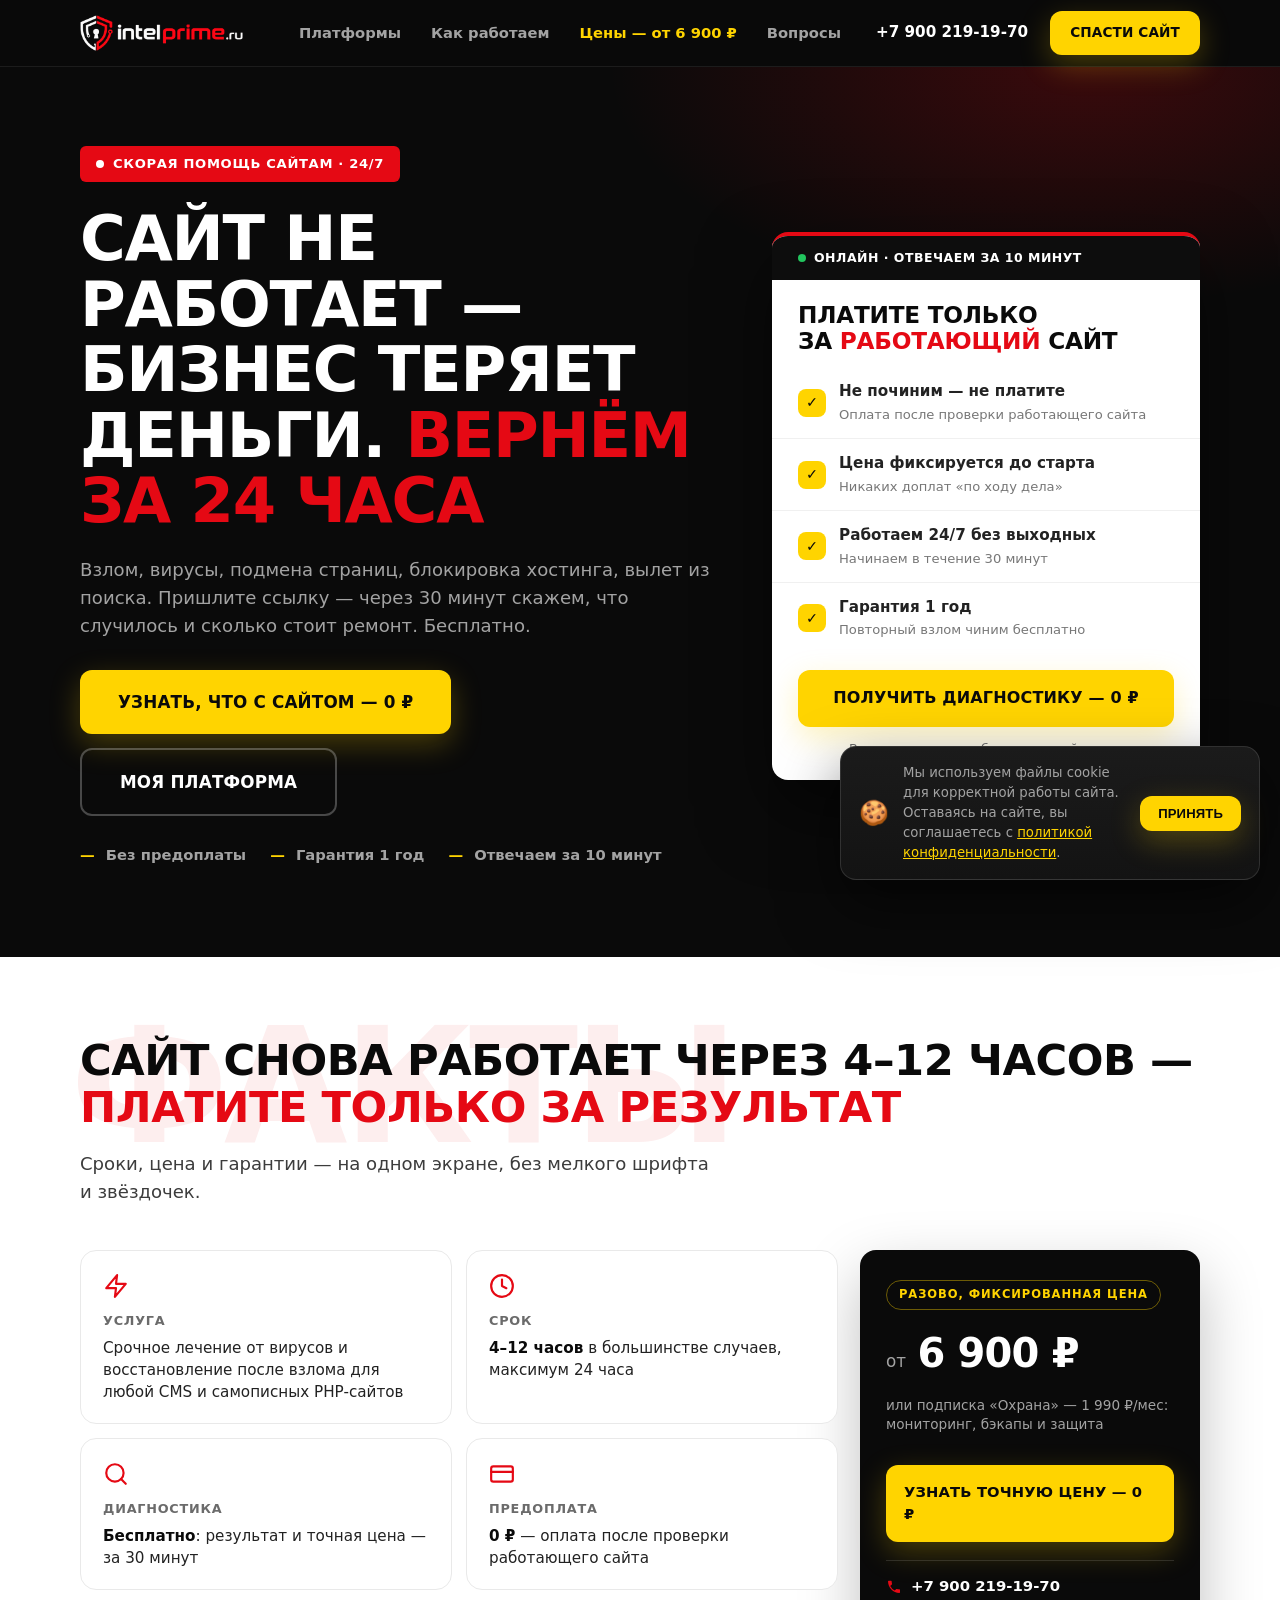
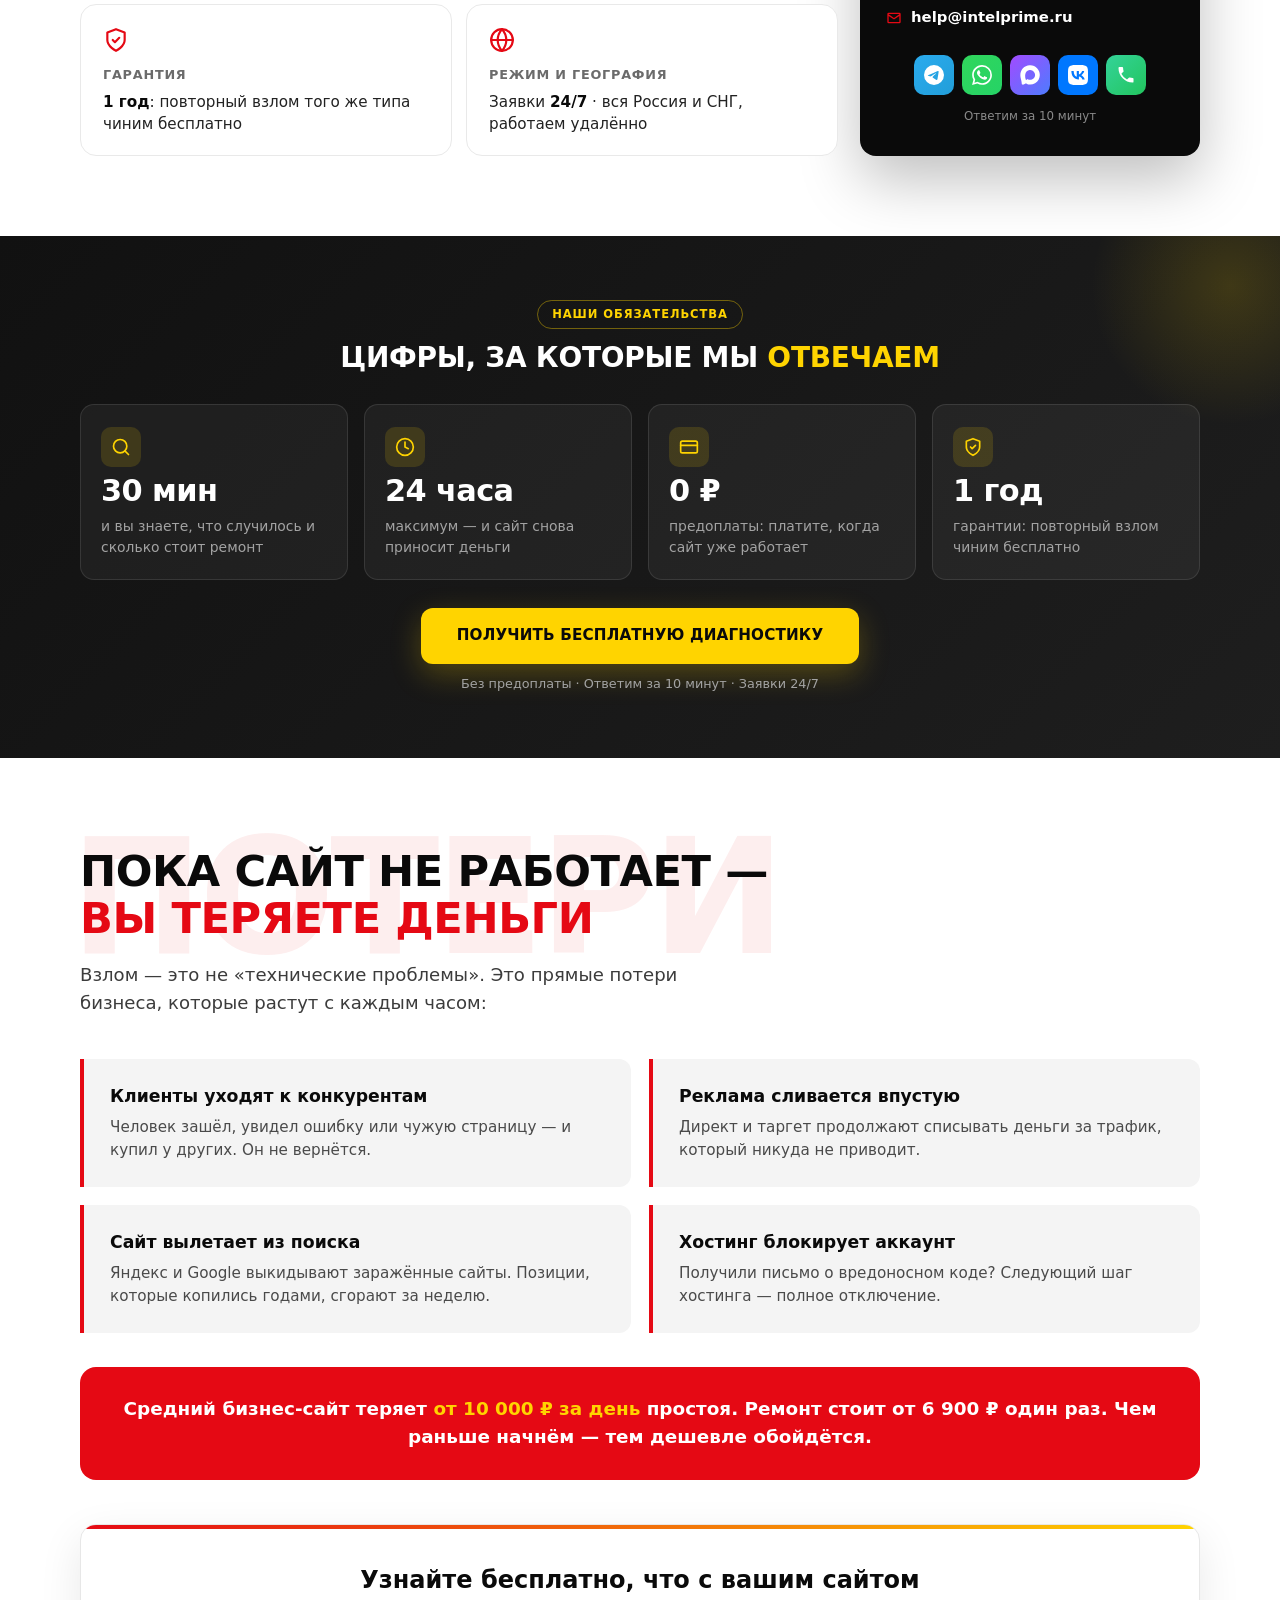
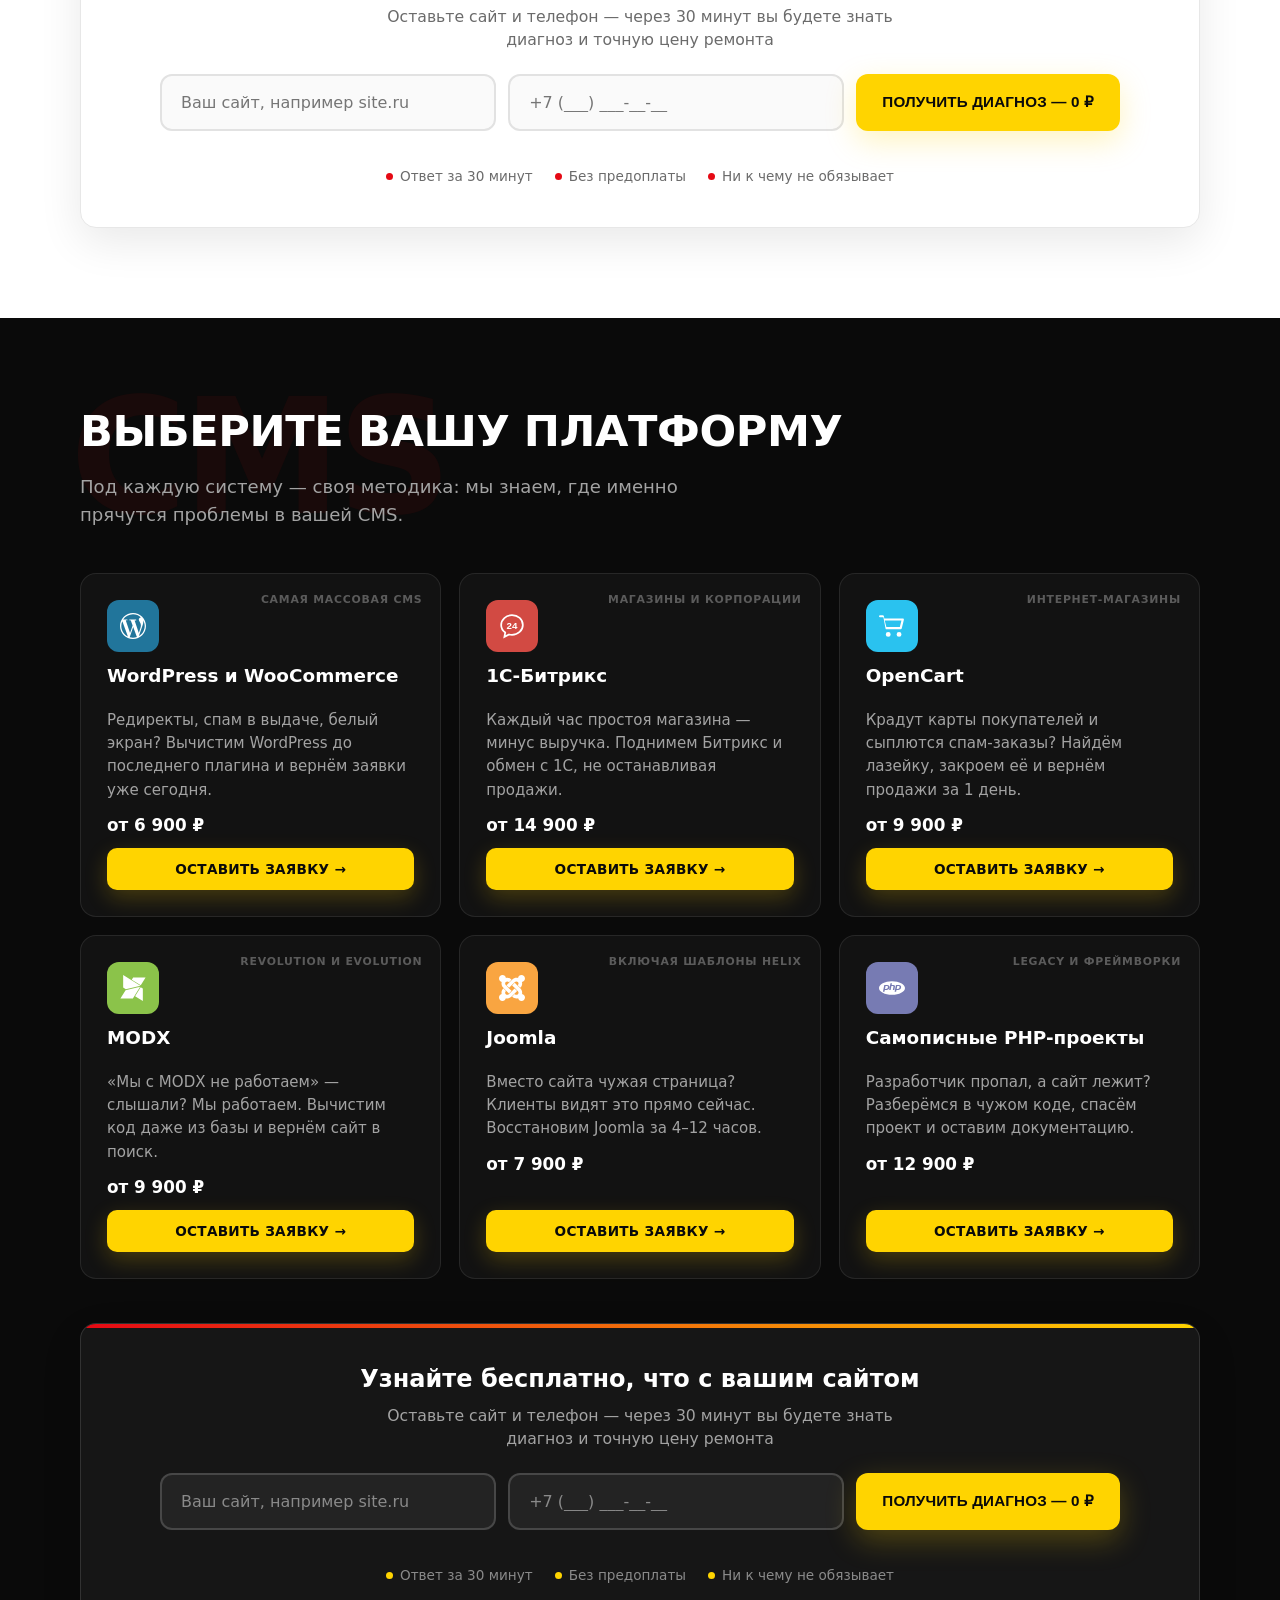
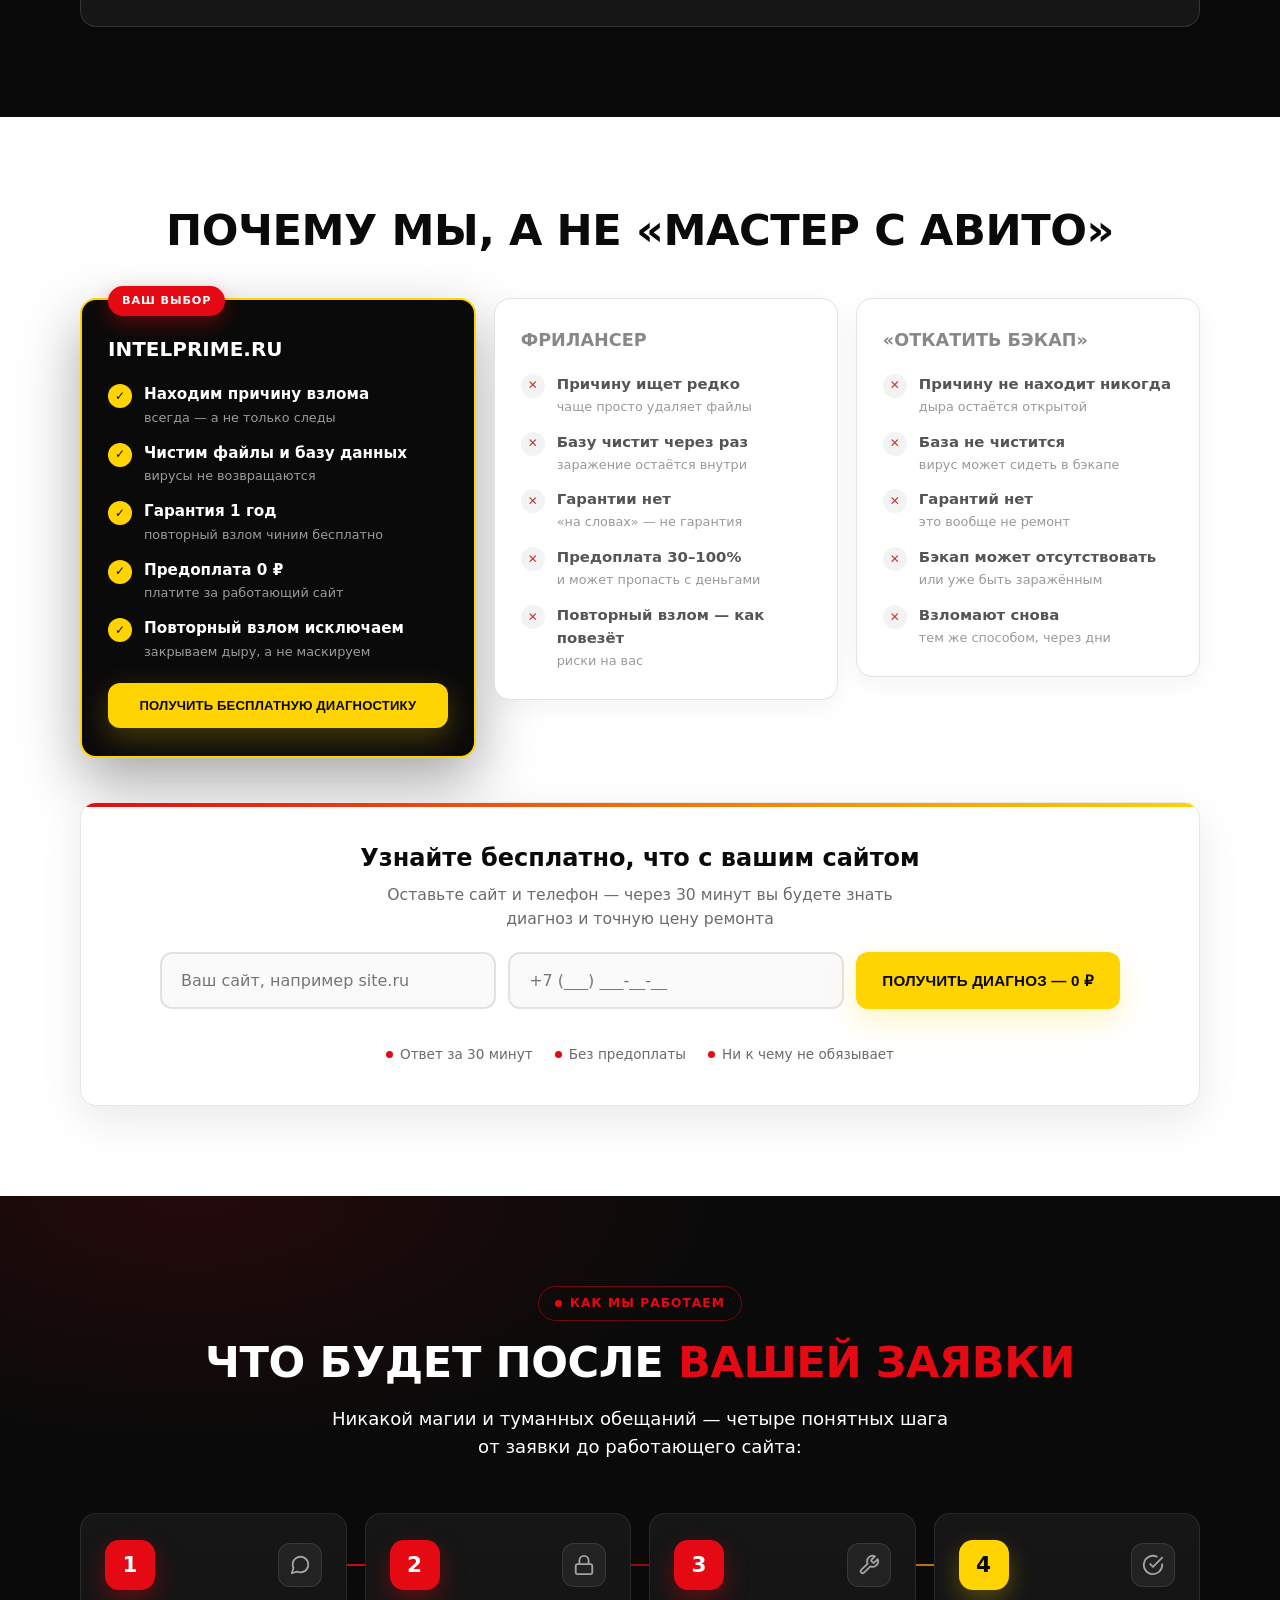
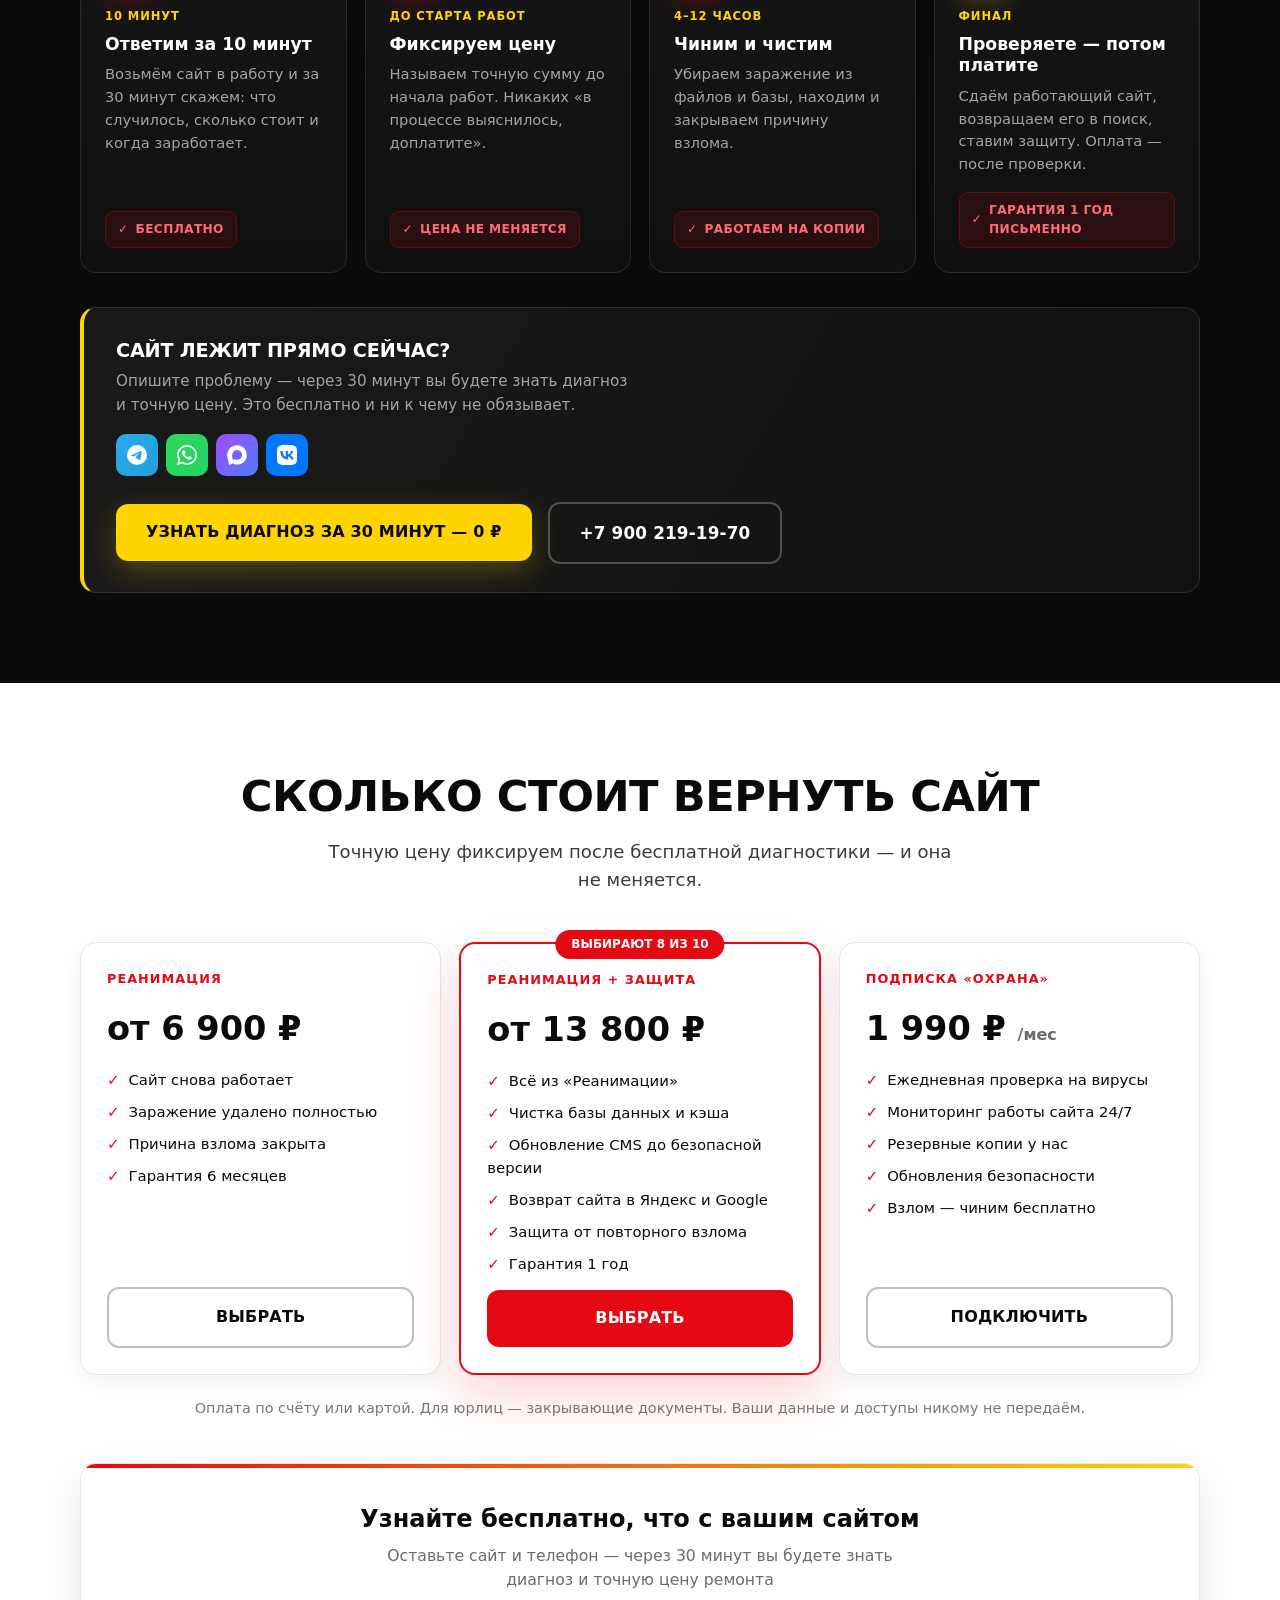
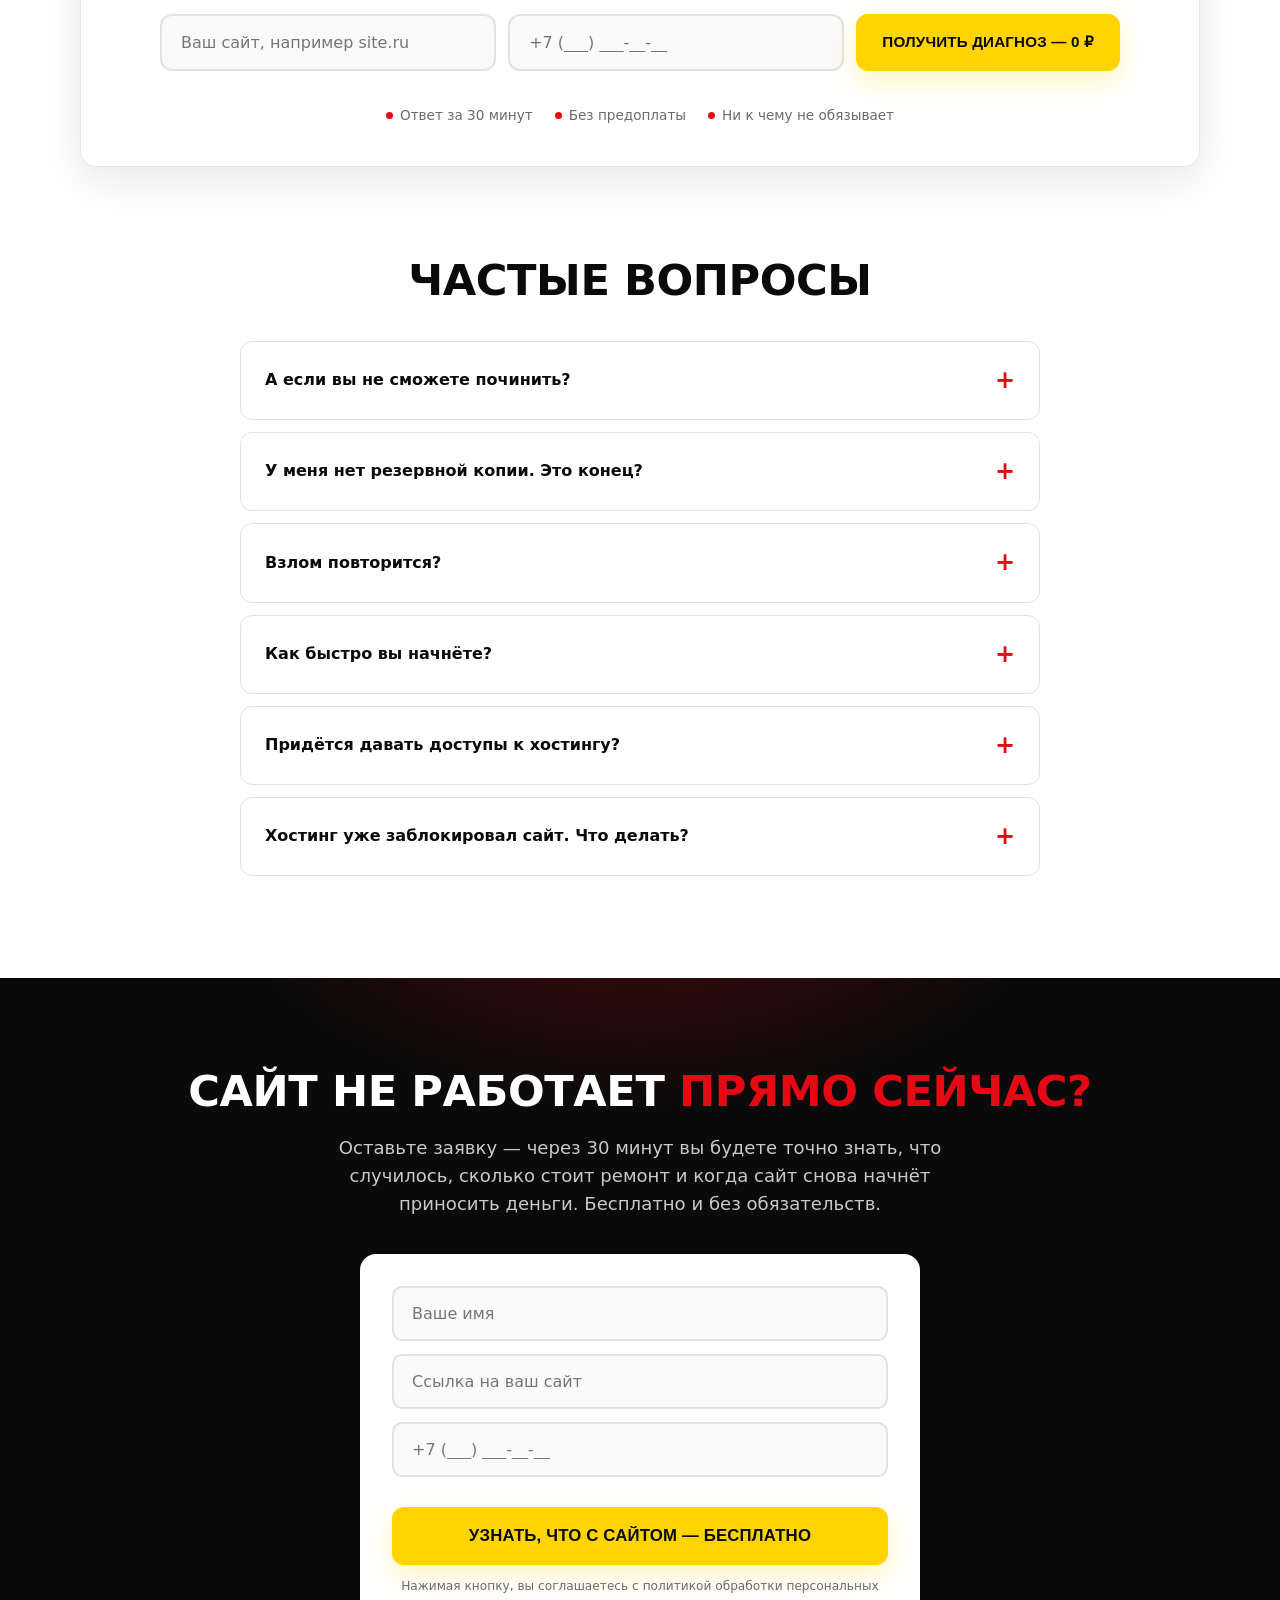
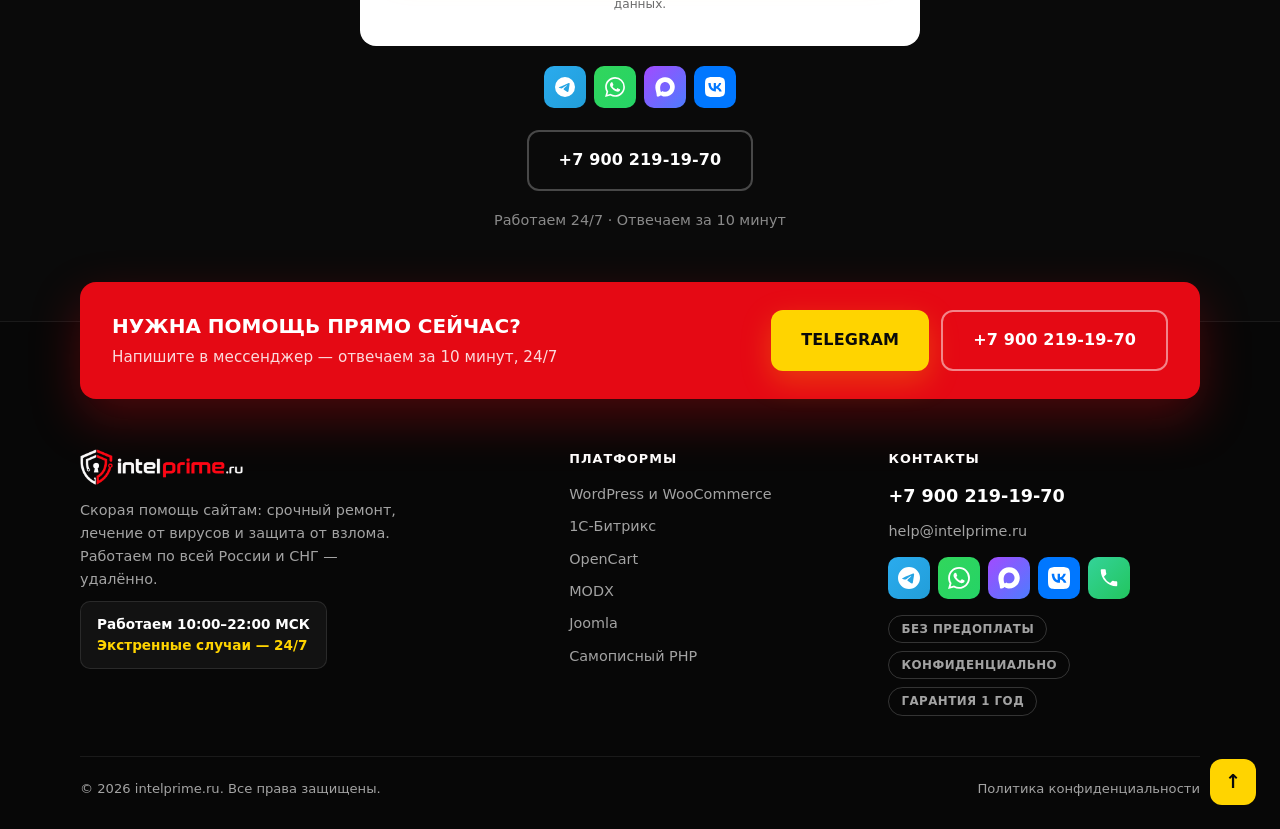
==== commit a9db8dd8: "New MAX link, contact links open in new tab, site domain intel-prime.ru, redesigned nav menu" ====
--- a/index.html
+++ b/index.html
@@ -9,7 +9,7 @@
 <meta name="description" content="Срочное лечение сайтов от вирусов и восстановление после взлома: WordPress, WooCommerce, 1С-Битрикс, OpenCart, MODX, Joomla, самописный PHP. Без предоплаты, гарантия 1 год, диагностика бесплатно за 30 минут. Работаем 24/7 по всей России.">
 <meta name="keywords" content="лечение сайта от вирусов, взломали сайт что делать, восстановление сайта после взлома, удаление вирусов с сайта, сайт не работает">
 <meta name="robots" content="index, follow">
-<link rel="canonical" href="https://intelprime.ru/">
+<link rel="canonical" href="https://intel-prime.ru/">
 <link rel="icon" type="image/png" href="assets/favicon.png">
 <link rel="apple-touch-icon" href="assets/favicon.png">
 <meta property="og:type" content="website">
@@ -17,16 +17,16 @@
 <meta property="og:locale" content="ru_RU">
 <meta property="og:title" content="Сайт взломали или он не работает? Лечение и восстановление за 24 часа | intelprime.ru">
 <meta property="og:description" content="Срочное лечение сайтов от вирусов и восстановление после взлома: WordPress, WooCommerce, 1С-Битрикс, OpenCart, MODX, Joomla, самописный PHP. Без предоплаты, гарантия 1 год, диагностика бесплатно за 30 минут. Работаем 24/7 по всей России.">
-<meta property="og:url" content="https://intelprime.ru/">
-<meta property="og:image" content="https://intelprime.ru/assets/logo.png">
+<meta property="og:url" content="https://intel-prime.ru/">
+<meta property="og:image" content="https://intel-prime.ru/assets/logo.png">
 <meta name="twitter:card" content="summary">
-<meta name="twitter:image" content="https://intelprime.ru/assets/logo.png">
+<meta name="twitter:image" content="https://intel-prime.ru/assets/logo.png">
 <meta name="twitter:title" content="Сайт взломали или он не работает? Лечение и восстановление за 24 часа | intelprime.ru">
 <meta name="twitter:description" content="Срочное лечение сайтов от вирусов и восстановление после взлома: WordPress, WooCommerce, 1С-Битрикс, OpenCart, MODX, Joomla, самописный PHP. Без предоплаты, гарантия 1 год, диагностика бесплатно за 30 минут. Работаем 24/7 по всей России.">
 <link rel="preconnect" href="https://fonts.googleapis.com">
 <link href="https://fonts.googleapis.com/css2?family=Inter:wght@400;600;700;800;900&display=swap" rel="stylesheet">
 <link rel="stylesheet" href="assets/style.css">
-<script type="application/ld+json">{"@context": "https://schema.org", "@graph": [{"@type": "ProfessionalService", "@id": "https://intelprime.ru/#org", "name": "intelprime.ru", "alternateName": "Скорая помощь сайтам intelprime.ru", "url": "https://intelprime.ru/", "logo": "https://intelprime.ru/assets/logo.png", "image": "https://intelprime.ru/assets/logo.png", "telephone": "+79002191970", "email": "help@intelprime.ru", "description": "Срочное лечение сайтов от вирусов и восстановление после взлома за 24 часа. Без предоплаты, гарантия 1 год.", "areaServed": {"@type": "Country", "name": "Россия"}, "availableLanguage": ["ru"], "priceRange": "6900-30000 RUB", "currenciesAccepted": "RUB", "openingHours": "Mo-Su 00:00-24:00", "sameAs": ["https://t.me/intel_prime", "https://wa.me/79082857007", "https://max.ru/+79203312032", "https://vk.com/intel_prime"], "knowsAbout": ["лечение сайта от вирусов", "восстановление сайта после взлома", "WordPress", "WooCommerce", "1С-Битрикс", "OpenCart", "MODX", "Joomla", "аудит безопасности PHP-сайтов"], "contactPoint": [{"@type": "ContactPoint", "telephone": "+79002191970", "email": "help@intelprime.ru", "contactType": "customer support", "availableLanguage": ["ru"], "hoursAvailable": {"@type": "OpeningHoursSpecification", "dayOfWeek": ["Monday", "Tuesday", "Wednesday", "Thursday", "Friday", "Saturday", "Sunday"], "opens": "00:00", "closes": "23:59"}}], "hasOfferCatalog": {"@type": "OfferCatalog", "name": "Ремонт и защита сайтов", "itemListElement": [{"@type": "Offer", "itemOffered": {"@type": "Service", "name": "Лечение и восстановление сайта на WordPress и WooCommerce"}, "price": "6900", "priceCurrency": "RUB", "url": "https://intelprime.ru/wordpress.html"}, {"@type": "Offer", "itemOffered": {"@type": "Service", "name": "Лечение и восстановление сайта на 1С-Битрикс"}, "price": "14900", "priceCurrency": "RUB", "url": "https://intelprime.ru/bitrix.html"}, {"@type": "Offer", "itemOffered": {"@type": "Service", "name": "Лечение и восстановление сайта на OpenCart"}, "price": "9900", "priceCurrency": "RUB", "url": "https://intelprime.ru/opencart.html"}, {"@type": "Offer", "itemOffered": {"@type": "Service", "name": "Лечение и восстановление сайта на MODX"}, "price": "9900", "priceCurrency": "RUB", "url": "https://intelprime.ru/modx.html"}, {"@type": "Offer", "itemOffered": {"@type": "Service", "name": "Лечение и восстановление сайта на Joomla"}, "price": "7900", "priceCurrency": "RUB", "url": "https://intelprime.ru/joomla.html"}, {"@type": "Offer", "itemOffered": {"@type": "Service", "name": "Лечение и восстановление сайта на Самописные PHP-проекты"}, "price": "12900", "priceCurrency": "RUB", "url": "https://intelprime.ru/php.html"}]}}, {"@type": "WebSite", "@id": "https://intelprime.ru/#website", "url": "https://intelprime.ru/", "name": "intelprime.ru", "inLanguage": "ru-RU", "publisher": {"@id": "https://intelprime.ru/#org"}}, {"@type": "WebPage", "@id": "https://intelprime.ru/#webpage", "url": "https://intelprime.ru/", "name": "Сайт взломали или он не работает? Лечение и восстановление за 24 часа | intelprime.ru", "description": "Срочное лечение сайтов от вирусов и восстановление после взлома: WordPress, WooCommerce, 1С-Битрикс, OpenCart, MODX, Joomla, самописный PHP. Без предоплаты, гарантия 1 год, диагностика бесплатно за 30 минут. Работаем 24/7 по всей России.", "inLanguage": "ru-RU", "isPartOf": {"@id": "https://intelprime.ru/#website"}, "about": {"@id": "https://intelprime.ru/#org"}, "dateModified": "2026-08-25", "speakable": {"@type": "SpeakableSpecification", "cssSelector": ["h1", ".facts"]}}, {"@type": "FAQPage", "mainEntity": [{"@type": "Question", "name": "А если вы не сможете починить?", "acceptedAnswer": {"@type": "Answer", "text": "Тогда вы не платите ничего. Предоплаты нет: сначала бесплатная диагностика и точная цена, оплата — после того, как вы проверили работающий сайт."}}, {"@type": "Question", "name": "У меня нет резервной копии. Это конец?", "acceptedAnswer": {"@type": "Answer", "text": "Нет. Восстанавливаем и без бэкапа: пересобираем сайт из чистых дистрибутивов и переносим ваш контент и базу."}}, {"@type": "Question", "name": "Взлом повторится?", "acceptedAnswer": {"@type": "Answer", "text": "Мы закрываем причину взлома, а не только следы. Если в течение года сайт взломают тем же способом — чиним бесплатно."}}, {"@type": "Question", "name": "Как быстро вы начнёте?", "acceptedAnswer": {"@type": "Answer", "text": "Отвечаем в течение 10 минут, работаем 24/7. Большинство сайтов возвращаем к жизни за 4–12 часов, максимум — сутки."}}]}]}</script>
+<script type="application/ld+json">{"@context": "https://schema.org", "@graph": [{"@type": "ProfessionalService", "@id": "https://intel-prime.ru/#org", "name": "intelprime.ru", "alternateName": "Скорая помощь сайтам intelprime.ru", "url": "https://intel-prime.ru/", "logo": "https://intel-prime.ru/assets/logo.png", "image": "https://intel-prime.ru/assets/logo.png", "telephone": "+79002191970", "email": "help@intelprime.ru", "description": "Срочное лечение сайтов от вирусов и восстановление после взлома за 24 часа. Без предоплаты, гарантия 1 год.", "areaServed": {"@type": "Country", "name": "Россия"}, "availableLanguage": ["ru"], "priceRange": "6900-30000 RUB", "currenciesAccepted": "RUB", "openingHours": "Mo-Su 00:00-24:00", "sameAs": ["https://t.me/intel_prime", "https://wa.me/79082857007", "https://max.ru/u/f9LHodD0cOK1e9zbvqqBwfyp-v51tQbrtZB05QeizJUBPKNbS9ZXcv-oo0c", "https://vk.com/intel_prime"], "knowsAbout": ["лечение сайта от вирусов", "восстановление сайта после взлома", "WordPress", "WooCommerce", "1С-Битрикс", "OpenCart", "MODX", "Joomla", "аудит безопасности PHP-сайтов"], "contactPoint": [{"@type": "ContactPoint", "telephone": "+79002191970", "email": "help@intelprime.ru", "contactType": "customer support", "availableLanguage": ["ru"], "hoursAvailable": {"@type": "OpeningHoursSpecification", "dayOfWeek": ["Monday", "Tuesday", "Wednesday", "Thursday", "Friday", "Saturday", "Sunday"], "opens": "00:00", "closes": "23:59"}}], "hasOfferCatalog": {"@type": "OfferCatalog", "name": "Ремонт и защита сайтов", "itemListElement": [{"@type": "Offer", "itemOffered": {"@type": "Service", "name": "Лечение и восстановление сайта на WordPress и WooCommerce"}, "price": "6900", "priceCurrency": "RUB", "url": "https://intel-prime.ru/wordpress.html"}, {"@type": "Offer", "itemOffered": {"@type": "Service", "name": "Лечение и восстановление сайта на 1С-Битрикс"}, "price": "14900", "priceCurrency": "RUB", "url": "https://intel-prime.ru/bitrix.html"}, {"@type": "Offer", "itemOffered": {"@type": "Service", "name": "Лечение и восстановление сайта на OpenCart"}, "price": "9900", "priceCurrency": "RUB", "url": "https://intel-prime.ru/opencart.html"}, {"@type": "Offer", "itemOffered": {"@type": "Service", "name": "Лечение и восстановление сайта на MODX"}, "price": "9900", "priceCurrency": "RUB", "url": "https://intel-prime.ru/modx.html"}, {"@type": "Offer", "itemOffered": {"@type": "Service", "name": "Лечение и восстановление сайта на Joomla"}, "price": "7900", "priceCurrency": "RUB", "url": "https://intel-prime.ru/joomla.html"}, {"@type": "Offer", "itemOffered": {"@type": "Service", "name": "Лечение и восстановление сайта на Самописные PHP-проекты"}, "price": "12900", "priceCurrency": "RUB", "url": "https://intel-prime.ru/php.html"}]}}, {"@type": "WebSite", "@id": "https://intel-prime.ru/#website", "url": "https://intel-prime.ru/", "name": "intelprime.ru", "inLanguage": "ru-RU", "publisher": {"@id": "https://intel-prime.ru/#org"}}, {"@type": "WebPage", "@id": "https://intel-prime.ru/#webpage", "url": "https://intel-prime.ru/", "name": "Сайт взломали или он не работает? Лечение и восстановление за 24 часа | intelprime.ru", "description": "Срочное лечение сайтов от вирусов и восстановление после взлома: WordPress, WooCommerce, 1С-Битрикс, OpenCart, MODX, Joomla, самописный PHP. Без предоплаты, гарантия 1 год, диагностика бесплатно за 30 минут. Работаем 24/7 по всей России.", "inLanguage": "ru-RU", "isPartOf": {"@id": "https://intel-prime.ru/#website"}, "about": {"@id": "https://intel-prime.ru/#org"}, "dateModified": "2026-08-25", "speakable": {"@type": "SpeakableSpecification", "cssSelector": ["h1", ".facts"]}}, {"@type": "FAQPage", "mainEntity": [{"@type": "Question", "name": "А если вы не сможете починить?", "acceptedAnswer": {"@type": "Answer", "text": "Тогда вы не платите ничего. Предоплаты нет: сначала бесплатная диагностика и точная цена, оплата — после того, как вы проверили работающий сайт."}}, {"@type": "Question", "name": "У меня нет резервной копии. Это конец?", "acceptedAnswer": {"@type": "Answer", "text": "Нет. Восстанавливаем и без бэкапа: пересобираем сайт из чистых дистрибутивов и переносим ваш контент и базу."}}, {"@type": "Question", "name": "Взлом повторится?", "acceptedAnswer": {"@type": "Answer", "text": "Мы закрываем причину взлома, а не только следы. Если в течение года сайт взломают тем же способом — чиним бесплатно."}}, {"@type": "Question", "name": "Как быстро вы начнёте?", "acceptedAnswer": {"@type": "Answer", "text": "Отвечаем в течение 10 минут, работаем 24/7. Большинство сайтов возвращаем к жизни за 4–12 часов, максимум — сутки."}}]}]}</script>
 </head>
 <body>
 <header>
@@ -35,14 +35,14 @@
     <nav class="nav-links">
       <a href="index.html#cms">Платформы</a>
       <a href="index.html#process">Как работаем</a>
-      <a href="index.html#pricing">Цены</a>
+      <a class="nav-hot" href="index.html#pricing">Цены — от 6 900 ₽</a>
       <a href="index.html#faq">Вопросы</a>
     </nav>
     <div class="socials nav-socials">
-      <a class="soc-tg" href="https://t.me/intel_prime" aria-label="Telegram" title="Telegram"><svg class="icn" aria-hidden="true" role="img" viewBox="0 0 24 24" xmlns="http://www.w3.org/2000/svg"><title>Telegram</title><path d="M11.944 0A12 12 0 0 0 0 12a12 12 0 0 0 12 12 12 12 0 0 0 12-12A12 12 0 0 0 12 0a12 12 0 0 0-.056 0zm4.962 7.224c.1-.002.321.023.465.14a.506.506 0 0 1 .171.325c.016.093.036.306.02.472-.18 1.898-.962 6.502-1.36 8.627-.168.9-.499 1.201-.82 1.23-.696.065-1.225-.46-1.9-.902-1.056-.693-1.653-1.124-2.678-1.8-1.185-.78-.417-1.21.258-1.91.177-.184 3.247-2.977 3.307-3.23.007-.032.014-.15-.056-.212s-.174-.041-.249-.024c-.106.024-1.793 1.14-5.061 3.345-.48.33-.913.49-1.302.48-.428-.008-1.252-.241-1.865-.44-.752-.245-1.349-.374-1.297-.789.027-.216.325-.437.893-.663 3.498-1.524 5.83-2.529 6.998-3.014 3.332-1.386 4.025-1.627 4.476-1.635z"/></svg></a>
-      <a class="soc-wa" href="https://wa.me/79082857007" aria-label="WhatsApp" title="WhatsApp"><svg class="icn" aria-hidden="true" role="img" viewBox="0 0 24 24" xmlns="http://www.w3.org/2000/svg"><title>WhatsApp</title><path d="M17.472 14.382c-.297-.149-1.758-.867-2.03-.967-.273-.099-.471-.148-.67.15-.197.297-.767.966-.94 1.164-.173.199-.347.223-.644.075-.297-.15-1.255-.463-2.39-1.475-.883-.788-1.48-1.761-1.653-2.059-.173-.297-.018-.458.13-.606.134-.133.298-.347.446-.52.149-.174.198-.298.298-.497.099-.198.05-.371-.025-.52-.075-.149-.669-1.612-.916-2.207-.242-.579-.487-.5-.669-.51-.173-.008-.371-.01-.57-.01-.198 0-.52.074-.792.372-.272.297-1.04 1.016-1.04 2.479 0 1.462 1.065 2.875 1.213 3.074.149.198 2.096 3.2 5.077 4.487.709.306 1.262.489 1.694.625.712.227 1.36.195 1.871.118.571-.085 1.758-.719 2.006-1.413.248-.694.248-1.289.173-1.413-.074-.124-.272-.198-.57-.347m-5.421 7.403h-.004a9.87 9.87 0 01-5.031-1.378l-.361-.214-3.741.982.998-3.648-.235-.374a9.86 9.86 0 01-1.51-5.26c.001-5.45 4.436-9.884 9.888-9.884 2.64 0 5.122 1.03 6.988 2.898a9.825 9.825 0 012.893 6.994c-.003 5.45-4.437 9.884-9.885 9.884m8.413-18.297A11.815 11.815 0 0012.05 0C5.495 0 .16 5.335.157 11.892c0 2.096.547 4.142 1.588 5.945L.057 24l6.305-1.654a11.882 11.882 0 005.683 1.448h.005c6.554 0 11.89-5.335 11.893-11.893a11.821 11.821 0 00-3.48-8.413Z"/></svg></a>
-      <a class="soc-max" href="https://max.ru/+79203312032" aria-label="MAX" title="MAX"><svg class="icn" aria-hidden="true" role="img" viewBox="0 0 720 720" xmlns="http://www.w3.org/2000/svg"><title>MAX</title><path d="M350.4,9.6C141.8,20.5,4.1,184.1,12.8,390.4c3.8,90.3,40.1,168,48.7,253.7,2.2,22.2-4.2,49.6,21.4,59.3,31.5,11.9,79.8-8.1,106.2-26.4,9-6.1,17.6-13.2,24.2-22,27.3,18.1,53.2,35.6,85.7,43.4,143.1,34.3,299.9-44.2,369.6-170.3C799.6,291.2,622.5-4.6,350.4,9.6h0ZM269.4,504c-11.3,8.8-22.2,20.8-34.7,27.7-18.1,9.7-23.7-.4-30.5-16.4-21.4-50.9-24-137.6-11.5-190.9,16.8-72.5,72.9-136.3,150-143.1,78-6.9,150.4,32.7,183.1,104.2,72.4,159.1-112.9,316.2-256.4,218.6h0Z"/></svg></a>
-      <a class="soc-vk" href="https://vk.com/intel_prime" aria-label="ВКонтакте" title="ВКонтакте"><svg class="icn" aria-hidden="true" role="img" viewBox="0 0 24 24" xmlns="http://www.w3.org/2000/svg"><title>VK</title><path d="m9.489.004.729-.003h3.564l.73.003.914.01.433.007.418.011.403.014.388.016.374.021.36.025.345.03.333.033c1.74.196 2.933.616 3.833 1.516.9.9 1.32 2.092 1.516 3.833l.034.333.029.346.025.36.02.373.025.588.012.41.013.644.009.915.004.98-.001 3.313-.003.73-.01.914-.007.433-.011.418-.014.403-.016.388-.021.374-.025.36-.03.345-.033.333c-.196 1.74-.616 2.933-1.516 3.833-.9.9-2.092 1.32-3.833 1.516l-.333.034-.346.029-.36.025-.373.02-.588.025-.41.012-.644.013-.915.009-.98.004-3.313-.001-.73-.003-.914-.01-.433-.007-.418-.011-.403-.014-.388-.016-.374-.021-.36-.025-.345-.03-.333-.033c-1.74-.196-2.933-.616-3.833-1.516-.9-.9-1.32-2.092-1.516-3.833l-.034-.333-.029-.346-.025-.36-.02-.373-.025-.588-.012-.41-.013-.644-.009-.915-.004-.98.001-3.313.003-.73.01-.914.007-.433.011-.418.014-.403.016-.388.021-.374.025-.36.03-.345.033-.333c.196-1.74.616-2.933 1.516-3.833.9-.9 2.092-1.32 3.833-1.516l.333-.034.346-.029.36-.025.373-.02.588-.025.41-.012.644-.013.915-.009ZM6.79 7.3H4.05c.13 6.24 3.25 9.99 8.72 9.99h.31v-3.57c2.01.2 3.53 1.67 4.14 3.57h2.84c-.78-2.84-2.83-4.41-4.11-5.01 1.28-.74 3.08-2.54 3.51-4.98h-2.58c-.56 1.98-2.22 3.78-3.8 3.95V7.3H10.5v6.92c-1.6-.4-3.62-2.34-3.71-6.92Z"/></svg></a>
+      <a class="soc-tg" href="https://t.me/intel_prime" target="_blank" rel="noopener" aria-label="Telegram" title="Telegram"><svg class="icn" aria-hidden="true" role="img" viewBox="0 0 24 24" xmlns="http://www.w3.org/2000/svg"><title>Telegram</title><path d="M11.944 0A12 12 0 0 0 0 12a12 12 0 0 0 12 12 12 12 0 0 0 12-12A12 12 0 0 0 12 0a12 12 0 0 0-.056 0zm4.962 7.224c.1-.002.321.023.465.14a.506.506 0 0 1 .171.325c.016.093.036.306.02.472-.18 1.898-.962 6.502-1.36 8.627-.168.9-.499 1.201-.82 1.23-.696.065-1.225-.46-1.9-.902-1.056-.693-1.653-1.124-2.678-1.8-1.185-.78-.417-1.21.258-1.91.177-.184 3.247-2.977 3.307-3.23.007-.032.014-.15-.056-.212s-.174-.041-.249-.024c-.106.024-1.793 1.14-5.061 3.345-.48.33-.913.49-1.302.48-.428-.008-1.252-.241-1.865-.44-.752-.245-1.349-.374-1.297-.789.027-.216.325-.437.893-.663 3.498-1.524 5.83-2.529 6.998-3.014 3.332-1.386 4.025-1.627 4.476-1.635z"/></svg></a>
+      <a class="soc-wa" href="https://wa.me/79082857007" target="_blank" rel="noopener" aria-label="WhatsApp" title="WhatsApp"><svg class="icn" aria-hidden="true" role="img" viewBox="0 0 24 24" xmlns="http://www.w3.org/2000/svg"><title>WhatsApp</title><path d="M17.472 14.382c-.297-.149-1.758-.867-2.03-.967-.273-.099-.471-.148-.67.15-.197.297-.767.966-.94 1.164-.173.199-.347.223-.644.075-.297-.15-1.255-.463-2.39-1.475-.883-.788-1.48-1.761-1.653-2.059-.173-.297-.018-.458.13-.606.134-.133.298-.347.446-.52.149-.174.198-.298.298-.497.099-.198.05-.371-.025-.52-.075-.149-.669-1.612-.916-2.207-.242-.579-.487-.5-.669-.51-.173-.008-.371-.01-.57-.01-.198 0-.52.074-.792.372-.272.297-1.04 1.016-1.04 2.479 0 1.462 1.065 2.875 1.213 3.074.149.198 2.096 3.2 5.077 4.487.709.306 1.262.489 1.694.625.712.227 1.36.195 1.871.118.571-.085 1.758-.719 2.006-1.413.248-.694.248-1.289.173-1.413-.074-.124-.272-.198-.57-.347m-5.421 7.403h-.004a9.87 9.87 0 01-5.031-1.378l-.361-.214-3.741.982.998-3.648-.235-.374a9.86 9.86 0 01-1.51-5.26c.001-5.45 4.436-9.884 9.888-9.884 2.64 0 5.122 1.03 6.988 2.898a9.825 9.825 0 012.893 6.994c-.003 5.45-4.437 9.884-9.885 9.884m8.413-18.297A11.815 11.815 0 0012.05 0C5.495 0 .16 5.335.157 11.892c0 2.096.547 4.142 1.588 5.945L.057 24l6.305-1.654a11.882 11.882 0 005.683 1.448h.005c6.554 0 11.89-5.335 11.893-11.893a11.821 11.821 0 00-3.48-8.413Z"/></svg></a>
+      <a class="soc-max" href="https://max.ru/u/f9LHodD0cOK1e9zbvqqBwfyp-v51tQbrtZB05QeizJUBPKNbS9ZXcv-oo0c" target="_blank" rel="noopener" aria-label="MAX" title="MAX"><svg class="icn" aria-hidden="true" role="img" viewBox="0 0 720 720" xmlns="http://www.w3.org/2000/svg"><title>MAX</title><path d="M350.4,9.6C141.8,20.5,4.1,184.1,12.8,390.4c3.8,90.3,40.1,168,48.7,253.7,2.2,22.2-4.2,49.6,21.4,59.3,31.5,11.9,79.8-8.1,106.2-26.4,9-6.1,17.6-13.2,24.2-22,27.3,18.1,53.2,35.6,85.7,43.4,143.1,34.3,299.9-44.2,369.6-170.3C799.6,291.2,622.5-4.6,350.4,9.6h0ZM269.4,504c-11.3,8.8-22.2,20.8-34.7,27.7-18.1,9.7-23.7-.4-30.5-16.4-21.4-50.9-24-137.6-11.5-190.9,16.8-72.5,72.9-136.3,150-143.1,78-6.9,150.4,32.7,183.1,104.2,72.4,159.1-112.9,316.2-256.4,218.6h0Z"/></svg></a>
+      <a class="soc-vk" href="https://vk.com/intel_prime" target="_blank" rel="noopener" aria-label="ВКонтакте" title="ВКонтакте"><svg class="icn" aria-hidden="true" role="img" viewBox="0 0 24 24" xmlns="http://www.w3.org/2000/svg"><title>VK</title><path d="m9.489.004.729-.003h3.564l.73.003.914.01.433.007.418.011.403.014.388.016.374.021.36.025.345.03.333.033c1.74.196 2.933.616 3.833 1.516.9.9 1.32 2.092 1.516 3.833l.034.333.029.346.025.36.02.373.025.588.012.41.013.644.009.915.004.98-.001 3.313-.003.73-.01.914-.007.433-.011.418-.014.403-.016.388-.021.374-.025.36-.03.345-.033.333c-.196 1.74-.616 2.933-1.516 3.833-.9.9-2.092 1.32-3.833 1.516l-.333.034-.346.029-.36.025-.373.02-.588.025-.41.012-.644.013-.915.009-.98.004-3.313-.001-.73-.003-.914-.01-.433-.007-.418-.011-.403-.014-.388-.016-.374-.021-.36-.025-.345-.03-.333-.033c-1.74-.196-2.933-.616-3.833-1.516-.9-.9-1.32-2.092-1.516-3.833l-.034-.333-.029-.346-.025-.36-.02-.373-.025-.588-.012-.41-.013-.644-.009-.915-.004-.98.001-3.313.003-.73.01-.914.007-.433.011-.418.014-.403.016-.388.021-.374.025-.36.03-.345.033-.333c.196-1.74.616-2.933 1.516-3.833.9-.9 2.092-1.32 3.833-1.516l.333-.034.346-.029.36-.025.373-.02.588-.025.41-.012.644-.013.915-.009ZM6.79 7.3H4.05c.13 6.24 3.25 9.99 8.72 9.99h.31v-3.57c2.01.2 3.53 1.67 4.14 3.57h2.84c-.78-2.84-2.83-4.41-4.11-5.01 1.28-.74 3.08-2.54 3.51-4.98h-2.58c-.56 1.98-2.22 3.78-3.8 3.95V7.3H10.5v6.92c-1.6-.4-3.62-2.34-3.71-6.92Z"/></svg></a>
     </div>
     <a class="nav-phone" href="tel:+79002191970">+7 900 219-19-70</a>
     <a class="nav-phone-icon soc-ph" href="tel:+79002191970" aria-label="Позвонить"><svg class="icn" aria-hidden="true" role="img" viewBox="0 0 24 24" xmlns="http://www.w3.org/2000/svg"><title>Телефон</title><path d="M6.62 10.79a15.05 15.05 0 0 0 6.59 6.59l2.2-2.2a1 1 0 0 1 1.02-.24c1.12.37 2.33.57 3.57.57a1 1 0 0 1 1 1V20a1 1 0 0 1-1 1C10.85 21 3 13.15 3 3.5a1 1 0 0 1 1-1H7.5a1 1 0 0 1 1 1c0 1.24.2 2.45.57 3.57a1 1 0 0 1-.25 1.02l-2.2 2.2z"/></svg></a>
@@ -65,10 +65,10 @@
     </nav>
     <a class="mm-phone" href="tel:+79002191970"><svg class="icn" aria-hidden="true" role="img" viewBox="0 0 24 24" xmlns="http://www.w3.org/2000/svg"><title>Телефон</title><path d="M6.62 10.79a15.05 15.05 0 0 0 6.59 6.59l2.2-2.2a1 1 0 0 1 1.02-.24c1.12.37 2.33.57 3.57.57a1 1 0 0 1 1 1V20a1 1 0 0 1-1 1C10.85 21 3 13.15 3 3.5a1 1 0 0 1 1-1H7.5a1 1 0 0 1 1 1c0 1.24.2 2.45.57 3.57a1 1 0 0 1-.25 1.02l-2.2 2.2z"/></svg>+7 900 219-19-70</a>
     <div class="socials mm-socials">
-      <a class="soc-tg" href="https://t.me/intel_prime" aria-label="Telegram" title="Telegram"><svg class="icn" aria-hidden="true" role="img" viewBox="0 0 24 24" xmlns="http://www.w3.org/2000/svg"><title>Telegram</title><path d="M11.944 0A12 12 0 0 0 0 12a12 12 0 0 0 12 12 12 12 0 0 0 12-12A12 12 0 0 0 12 0a12 12 0 0 0-.056 0zm4.962 7.224c.1-.002.321.023.465.14a.506.506 0 0 1 .171.325c.016.093.036.306.02.472-.18 1.898-.962 6.502-1.36 8.627-.168.9-.499 1.201-.82 1.23-.696.065-1.225-.46-1.9-.902-1.056-.693-1.653-1.124-2.678-1.8-1.185-.78-.417-1.21.258-1.91.177-.184 3.247-2.977 3.307-3.23.007-.032.014-.15-.056-.212s-.174-.041-.249-.024c-.106.024-1.793 1.14-5.061 3.345-.48.33-.913.49-1.302.48-.428-.008-1.252-.241-1.865-.44-.752-.245-1.349-.374-1.297-.789.027-.216.325-.437.893-.663 3.498-1.524 5.83-2.529 6.998-3.014 3.332-1.386 4.025-1.627 4.476-1.635z"/></svg></a>
-      <a class="soc-wa" href="https://wa.me/79082857007" aria-label="WhatsApp" title="WhatsApp"><svg class="icn" aria-hidden="true" role="img" viewBox="0 0 24 24" xmlns="http://www.w3.org/2000/svg"><title>WhatsApp</title><path d="M17.472 14.382c-.297-.149-1.758-.867-2.03-.967-.273-.099-.471-.148-.67.15-.197.297-.767.966-.94 1.164-.173.199-.347.223-.644.075-.297-.15-1.255-.463-2.39-1.475-.883-.788-1.48-1.761-1.653-2.059-.173-.297-.018-.458.13-.606.134-.133.298-.347.446-.52.149-.174.198-.298.298-.497.099-.198.05-.371-.025-.52-.075-.149-.669-1.612-.916-2.207-.242-.579-.487-.5-.669-.51-.173-.008-.371-.01-.57-.01-.198 0-.52.074-.792.372-.272.297-1.04 1.016-1.04 2.479 0 1.462 1.065 2.875 1.213 3.074.149.198 2.096 3.2 5.077 4.487.709.306 1.262.489 1.694.625.712.227 1.36.195 1.871.118.571-.085 1.758-.719 2.006-1.413.248-.694.248-1.289.173-1.413-.074-.124-.272-.198-.57-.347m-5.421 7.403h-.004a9.87 9.87 0 01-5.031-1.378l-.361-.214-3.741.982.998-3.648-.235-.374a9.86 9.86 0 01-1.51-5.26c.001-5.45 4.436-9.884 9.888-9.884 2.64 0 5.122 1.03 6.988 2.898a9.825 9.825 0 012.893 6.994c-.003 5.45-4.437 9.884-9.885 9.884m8.413-18.297A11.815 11.815 0 0012.05 0C5.495 0 .16 5.335.157 11.892c0 2.096.547 4.142 1.588 5.945L.057 24l6.305-1.654a11.882 11.882 0 005.683 1.448h.005c6.554 0 11.89-5.335 11.893-11.893a11.821 11.821 0 00-3.48-8.413Z"/></svg></a>
-      <a class="soc-max" href="https://max.ru/+79203312032" aria-label="MAX" title="MAX"><svg class="icn" aria-hidden="true" role="img" viewBox="0 0 720 720" xmlns="http://www.w3.org/2000/svg"><title>MAX</title><path d="M350.4,9.6C141.8,20.5,4.1,184.1,12.8,390.4c3.8,90.3,40.1,168,48.7,253.7,2.2,22.2-4.2,49.6,21.4,59.3,31.5,11.9,79.8-8.1,106.2-26.4,9-6.1,17.6-13.2,24.2-22,27.3,18.1,53.2,35.6,85.7,43.4,143.1,34.3,299.9-44.2,369.6-170.3C799.6,291.2,622.5-4.6,350.4,9.6h0ZM269.4,504c-11.3,8.8-22.2,20.8-34.7,27.7-18.1,9.7-23.7-.4-30.5-16.4-21.4-50.9-24-137.6-11.5-190.9,16.8-72.5,72.9-136.3,150-143.1,78-6.9,150.4,32.7,183.1,104.2,72.4,159.1-112.9,316.2-256.4,218.6h0Z"/></svg></a>
-      <a class="soc-vk" href="https://vk.com/intel_prime" aria-label="ВКонтакте" title="ВКонтакте"><svg class="icn" aria-hidden="true" role="img" viewBox="0 0 24 24" xmlns="http://www.w3.org/2000/svg"><title>VK</title><path d="m9.489.004.729-.003h3.564l.73.003.914.01.433.007.418.011.403.014.388.016.374.021.36.025.345.03.333.033c1.74.196 2.933.616 3.833 1.516.9.9 1.32 2.092 1.516 3.833l.034.333.029.346.025.36.02.373.025.588.012.41.013.644.009.915.004.98-.001 3.313-.003.73-.01.914-.007.433-.011.418-.014.403-.016.388-.021.374-.025.36-.03.345-.033.333c-.196 1.74-.616 2.933-1.516 3.833-.9.9-2.092 1.32-3.833 1.516l-.333.034-.346.029-.36.025-.373.02-.588.025-.41.012-.644.013-.915.009-.98.004-3.313-.001-.73-.003-.914-.01-.433-.007-.418-.011-.403-.014-.388-.016-.374-.021-.36-.025-.345-.03-.333-.033c-1.74-.196-2.933-.616-3.833-1.516-.9-.9-1.32-2.092-1.516-3.833l-.034-.333-.029-.346-.025-.36-.02-.373-.025-.588-.012-.41-.013-.644-.009-.915-.004-.98.001-3.313.003-.73.01-.914.007-.433.011-.418.014-.403.016-.388.021-.374.025-.36.03-.345.033-.333c.196-1.74.616-2.933 1.516-3.833.9-.9 2.092-1.32 3.833-1.516l.333-.034.346-.029.36-.025.373-.02.588-.025.41-.012.644-.013.915-.009ZM6.79 7.3H4.05c.13 6.24 3.25 9.99 8.72 9.99h.31v-3.57c2.01.2 3.53 1.67 4.14 3.57h2.84c-.78-2.84-2.83-4.41-4.11-5.01 1.28-.74 3.08-2.54 3.51-4.98h-2.58c-.56 1.98-2.22 3.78-3.8 3.95V7.3H10.5v6.92c-1.6-.4-3.62-2.34-3.71-6.92Z"/></svg></a>
+      <a class="soc-tg" href="https://t.me/intel_prime" target="_blank" rel="noopener" aria-label="Telegram" title="Telegram"><svg class="icn" aria-hidden="true" role="img" viewBox="0 0 24 24" xmlns="http://www.w3.org/2000/svg"><title>Telegram</title><path d="M11.944 0A12 12 0 0 0 0 12a12 12 0 0 0 12 12 12 12 0 0 0 12-12A12 12 0 0 0 12 0a12 12 0 0 0-.056 0zm4.962 7.224c.1-.002.321.023.465.14a.506.506 0 0 1 .171.325c.016.093.036.306.02.472-.18 1.898-.962 6.502-1.36 8.627-.168.9-.499 1.201-.82 1.23-.696.065-1.225-.46-1.9-.902-1.056-.693-1.653-1.124-2.678-1.8-1.185-.78-.417-1.21.258-1.91.177-.184 3.247-2.977 3.307-3.23.007-.032.014-.15-.056-.212s-.174-.041-.249-.024c-.106.024-1.793 1.14-5.061 3.345-.48.33-.913.49-1.302.48-.428-.008-1.252-.241-1.865-.44-.752-.245-1.349-.374-1.297-.789.027-.216.325-.437.893-.663 3.498-1.524 5.83-2.529 6.998-3.014 3.332-1.386 4.025-1.627 4.476-1.635z"/></svg></a>
+      <a class="soc-wa" href="https://wa.me/79082857007" target="_blank" rel="noopener" aria-label="WhatsApp" title="WhatsApp"><svg class="icn" aria-hidden="true" role="img" viewBox="0 0 24 24" xmlns="http://www.w3.org/2000/svg"><title>WhatsApp</title><path d="M17.472 14.382c-.297-.149-1.758-.867-2.03-.967-.273-.099-.471-.148-.67.15-.197.297-.767.966-.94 1.164-.173.199-.347.223-.644.075-.297-.15-1.255-.463-2.39-1.475-.883-.788-1.48-1.761-1.653-2.059-.173-.297-.018-.458.13-.606.134-.133.298-.347.446-.52.149-.174.198-.298.298-.497.099-.198.05-.371-.025-.52-.075-.149-.669-1.612-.916-2.207-.242-.579-.487-.5-.669-.51-.173-.008-.371-.01-.57-.01-.198 0-.52.074-.792.372-.272.297-1.04 1.016-1.04 2.479 0 1.462 1.065 2.875 1.213 3.074.149.198 2.096 3.2 5.077 4.487.709.306 1.262.489 1.694.625.712.227 1.36.195 1.871.118.571-.085 1.758-.719 2.006-1.413.248-.694.248-1.289.173-1.413-.074-.124-.272-.198-.57-.347m-5.421 7.403h-.004a9.87 9.87 0 01-5.031-1.378l-.361-.214-3.741.982.998-3.648-.235-.374a9.86 9.86 0 01-1.51-5.26c.001-5.45 4.436-9.884 9.888-9.884 2.64 0 5.122 1.03 6.988 2.898a9.825 9.825 0 012.893 6.994c-.003 5.45-4.437 9.884-9.885 9.884m8.413-18.297A11.815 11.815 0 0012.05 0C5.495 0 .16 5.335.157 11.892c0 2.096.547 4.142 1.588 5.945L.057 24l6.305-1.654a11.882 11.882 0 005.683 1.448h.005c6.554 0 11.89-5.335 11.893-11.893a11.821 11.821 0 00-3.48-8.413Z"/></svg></a>
+      <a class="soc-max" href="https://max.ru/u/f9LHodD0cOK1e9zbvqqBwfyp-v51tQbrtZB05QeizJUBPKNbS9ZXcv-oo0c" target="_blank" rel="noopener" aria-label="MAX" title="MAX"><svg class="icn" aria-hidden="true" role="img" viewBox="0 0 720 720" xmlns="http://www.w3.org/2000/svg"><title>MAX</title><path d="M350.4,9.6C141.8,20.5,4.1,184.1,12.8,390.4c3.8,90.3,40.1,168,48.7,253.7,2.2,22.2-4.2,49.6,21.4,59.3,31.5,11.9,79.8-8.1,106.2-26.4,9-6.1,17.6-13.2,24.2-22,27.3,18.1,53.2,35.6,85.7,43.4,143.1,34.3,299.9-44.2,369.6-170.3C799.6,291.2,622.5-4.6,350.4,9.6h0ZM269.4,504c-11.3,8.8-22.2,20.8-34.7,27.7-18.1,9.7-23.7-.4-30.5-16.4-21.4-50.9-24-137.6-11.5-190.9,16.8-72.5,72.9-136.3,150-143.1,78-6.9,150.4,32.7,183.1,104.2,72.4,159.1-112.9,316.2-256.4,218.6h0Z"/></svg></a>
+      <a class="soc-vk" href="https://vk.com/intel_prime" target="_blank" rel="noopener" aria-label="ВКонтакте" title="ВКонтакте"><svg class="icn" aria-hidden="true" role="img" viewBox="0 0 24 24" xmlns="http://www.w3.org/2000/svg"><title>VK</title><path d="m9.489.004.729-.003h3.564l.73.003.914.01.433.007.418.011.403.014.388.016.374.021.36.025.345.03.333.033c1.74.196 2.933.616 3.833 1.516.9.9 1.32 2.092 1.516 3.833l.034.333.029.346.025.36.02.373.025.588.012.41.013.644.009.915.004.98-.001 3.313-.003.73-.01.914-.007.433-.011.418-.014.403-.016.388-.021.374-.025.36-.03.345-.033.333c-.196 1.74-.616 2.933-1.516 3.833-.9.9-2.092 1.32-3.833 1.516l-.333.034-.346.029-.36.025-.373.02-.588.025-.41.012-.644.013-.915.009-.98.004-3.313-.001-.73-.003-.914-.01-.433-.007-.418-.011-.403-.014-.388-.016-.374-.021-.36-.025-.345-.03-.333-.033c-1.74-.196-2.933-.616-3.833-1.516-.9-.9-1.32-2.092-1.516-3.833l-.034-.333-.029-.346-.025-.36-.02-.373-.025-.588-.012-.41-.013-.644-.009-.915-.004-.98.001-3.313.003-.73.01-.914.007-.433.011-.418.014-.403.016-.388.021-.374.025-.36.03-.345.033-.333c.196-1.74.616-2.933 1.516-3.833.9-.9 2.092-1.32 3.833-1.516l.333-.034.346-.029.36-.025.373-.02.588-.025.41-.012.644-.013.915-.009ZM6.79 7.3H4.05c.13 6.24 3.25 9.99 8.72 9.99h.31v-3.57c2.01.2 3.53 1.67 4.14 3.57h2.84c-.78-2.84-2.83-4.41-4.11-5.01 1.28-.74 3.08-2.54 3.51-4.98h-2.58c-.56 1.98-2.22 3.78-3.8 3.95V7.3H10.5v6.92c-1.6-.4-3.62-2.34-3.71-6.92Z"/></svg></a>
       <a class="soc-ph" href="tel:+79002191970" aria-label="Позвонить" title="Позвонить"><svg class="icn" aria-hidden="true" role="img" viewBox="0 0 24 24" xmlns="http://www.w3.org/2000/svg"><title>Телефон</title><path d="M6.62 10.79a15.05 15.05 0 0 0 6.59 6.59l2.2-2.2a1 1 0 0 1 1.02-.24c1.12.37 2.33.57 3.57.57a1 1 0 0 1 1 1V20a1 1 0 0 1-1 1C10.85 21 3 13.15 3 3.5a1 1 0 0 1 1-1H7.5a1 1 0 0 1 1 1c0 1.24.2 2.45.57 3.57a1 1 0 0 1-.25 1.02l-2.2 2.2z"/></svg></a>
     </div>
 </div>
@@ -122,10 +122,10 @@
           <a href="mailto:help@intelprime.ru"><svg class="icn" aria-hidden="true" role="img" viewBox="0 0 24 24" xmlns="http://www.w3.org/2000/svg"><title>Email</title><path d="M20 4H4a2 2 0 0 0-2 2v12a2 2 0 0 0 2 2h16a2 2 0 0 0 2-2V6a2 2 0 0 0-2-2zm0 2v.51l-8 5.33-8-5.33V6h16zM4 18V8.92l7.45 4.96a1 1 0 0 0 1.1 0L20 8.92V18H4z"/></svg>help@intelprime.ru</a>
         </div>
         <div class="socials facts-socials">
-      <a class="soc-tg" href="https://t.me/intel_prime" aria-label="Telegram" title="Telegram"><svg class="icn" aria-hidden="true" role="img" viewBox="0 0 24 24" xmlns="http://www.w3.org/2000/svg"><title>Telegram</title><path d="M11.944 0A12 12 0 0 0 0 12a12 12 0 0 0 12 12 12 12 0 0 0 12-12A12 12 0 0 0 12 0a12 12 0 0 0-.056 0zm4.962 7.224c.1-.002.321.023.465.14a.506.506 0 0 1 .171.325c.016.093.036.306.02.472-.18 1.898-.962 6.502-1.36 8.627-.168.9-.499 1.201-.82 1.23-.696.065-1.225-.46-1.9-.902-1.056-.693-1.653-1.124-2.678-1.8-1.185-.78-.417-1.21.258-1.91.177-.184 3.247-2.977 3.307-3.23.007-.032.014-.15-.056-.212s-.174-.041-.249-.024c-.106.024-1.793 1.14-5.061 3.345-.48.33-.913.49-1.302.48-.428-.008-1.252-.241-1.865-.44-.752-.245-1.349-.374-1.297-.789.027-.216.325-.437.893-.663 3.498-1.524 5.83-2.529 6.998-3.014 3.332-1.386 4.025-1.627 4.476-1.635z"/></svg></a>
-      <a class="soc-wa" href="https://wa.me/79082857007" aria-label="WhatsApp" title="WhatsApp"><svg class="icn" aria-hidden="true" role="img" viewBox="0 0 24 24" xmlns="http://www.w3.org/2000/svg"><title>WhatsApp</title><path d="M17.472 14.382c-.297-.149-1.758-.867-2.03-.967-.273-.099-.471-.148-.67.15-.197.297-.767.966-.94 1.164-.173.199-.347.223-.644.075-.297-.15-1.255-.463-2.39-1.475-.883-.788-1.48-1.761-1.653-2.059-.173-.297-.018-.458.13-.606.134-.133.298-.347.446-.52.149-.174.198-.298.298-.497.099-.198.05-.371-.025-.52-.075-.149-.669-1.612-.916-2.207-.242-.579-.487-.5-.669-.51-.173-.008-.371-.01-.57-.01-.198 0-.52.074-.792.372-.272.297-1.04 1.016-1.04 2.479 0 1.462 1.065 2.875 1.213 3.074.149.198 2.096 3.2 5.077 4.487.709.306 1.262.489 1.694.625.712.227 1.36.195 1.871.118.571-.085 1.758-.719 2.006-1.413.248-.694.248-1.289.173-1.413-.074-.124-.272-.198-.57-.347m-5.421 7.403h-.004a9.87 9.87 0 01-5.031-1.378l-.361-.214-3.741.982.998-3.648-.235-.374a9.86 9.86 0 01-1.51-5.26c.001-5.45 4.436-9.884 9.888-9.884 2.64 0 5.122 1.03 6.988 2.898a9.825 9.825 0 012.893 6.994c-.003 5.45-4.437 9.884-9.885 9.884m8.413-18.297A11.815 11.815 0 0012.05 0C5.495 0 .16 5.335.157 11.892c0 2.096.547 4.142 1.588 5.945L.057 24l6.305-1.654a11.882 11.882 0 005.683 1.448h.005c6.554 0 11.89-5.335 11.893-11.893a11.821 11.821 0 00-3.48-8.413Z"/></svg></a>
-      <a class="soc-max" href="https://max.ru/+79203312032" aria-label="MAX" title="MAX"><svg class="icn" aria-hidden="true" role="img" viewBox="0 0 720 720" xmlns="http://www.w3.org/2000/svg"><title>MAX</title><path d="M350.4,9.6C141.8,20.5,4.1,184.1,12.8,390.4c3.8,90.3,40.1,168,48.7,253.7,2.2,22.2-4.2,49.6,21.4,59.3,31.5,11.9,79.8-8.1,106.2-26.4,9-6.1,17.6-13.2,24.2-22,27.3,18.1,53.2,35.6,85.7,43.4,143.1,34.3,299.9-44.2,369.6-170.3C799.6,291.2,622.5-4.6,350.4,9.6h0ZM269.4,504c-11.3,8.8-22.2,20.8-34.7,27.7-18.1,9.7-23.7-.4-30.5-16.4-21.4-50.9-24-137.6-11.5-190.9,16.8-72.5,72.9-136.3,150-143.1,78-6.9,150.4,32.7,183.1,104.2,72.4,159.1-112.9,316.2-256.4,218.6h0Z"/></svg></a>
-      <a class="soc-vk" href="https://vk.com/intel_prime" aria-label="ВКонтакте" title="ВКонтакте"><svg class="icn" aria-hidden="true" role="img" viewBox="0 0 24 24" xmlns="http://www.w3.org/2000/svg"><title>VK</title><path d="m9.489.004.729-.003h3.564l.73.003.914.01.433.007.418.011.403.014.388.016.374.021.36.025.345.03.333.033c1.74.196 2.933.616 3.833 1.516.9.9 1.32 2.092 1.516 3.833l.034.333.029.346.025.36.02.373.025.588.012.41.013.644.009.915.004.98-.001 3.313-.003.73-.01.914-.007.433-.011.418-.014.403-.016.388-.021.374-.025.36-.03.345-.033.333c-.196 1.74-.616 2.933-1.516 3.833-.9.9-2.092 1.32-3.833 1.516l-.333.034-.346.029-.36.025-.373.02-.588.025-.41.012-.644.013-.915.009-.98.004-3.313-.001-.73-.003-.914-.01-.433-.007-.418-.011-.403-.014-.388-.016-.374-.021-.36-.025-.345-.03-.333-.033c-1.74-.196-2.933-.616-3.833-1.516-.9-.9-1.32-2.092-1.516-3.833l-.034-.333-.029-.346-.025-.36-.02-.373-.025-.588-.012-.41-.013-.644-.009-.915-.004-.98.001-3.313.003-.73.01-.914.007-.433.011-.418.014-.403.016-.388.021-.374.025-.36.03-.345.033-.333c.196-1.74.616-2.933 1.516-3.833.9-.9 2.092-1.32 3.833-1.516l.333-.034.346-.029.36-.025.373-.02.588-.025.41-.012.644-.013.915-.009ZM6.79 7.3H4.05c.13 6.24 3.25 9.99 8.72 9.99h.31v-3.57c2.01.2 3.53 1.67 4.14 3.57h2.84c-.78-2.84-2.83-4.41-4.11-5.01 1.28-.74 3.08-2.54 3.51-4.98h-2.58c-.56 1.98-2.22 3.78-3.8 3.95V7.3H10.5v6.92c-1.6-.4-3.62-2.34-3.71-6.92Z"/></svg></a>
+      <a class="soc-tg" href="https://t.me/intel_prime" target="_blank" rel="noopener" aria-label="Telegram" title="Telegram"><svg class="icn" aria-hidden="true" role="img" viewBox="0 0 24 24" xmlns="http://www.w3.org/2000/svg"><title>Telegram</title><path d="M11.944 0A12 12 0 0 0 0 12a12 12 0 0 0 12 12 12 12 0 0 0 12-12A12 12 0 0 0 12 0a12 12 0 0 0-.056 0zm4.962 7.224c.1-.002.321.023.465.14a.506.506 0 0 1 .171.325c.016.093.036.306.02.472-.18 1.898-.962 6.502-1.36 8.627-.168.9-.499 1.201-.82 1.23-.696.065-1.225-.46-1.9-.902-1.056-.693-1.653-1.124-2.678-1.8-1.185-.78-.417-1.21.258-1.91.177-.184 3.247-2.977 3.307-3.23.007-.032.014-.15-.056-.212s-.174-.041-.249-.024c-.106.024-1.793 1.14-5.061 3.345-.48.33-.913.49-1.302.48-.428-.008-1.252-.241-1.865-.44-.752-.245-1.349-.374-1.297-.789.027-.216.325-.437.893-.663 3.498-1.524 5.83-2.529 6.998-3.014 3.332-1.386 4.025-1.627 4.476-1.635z"/></svg></a>
+      <a class="soc-wa" href="https://wa.me/79082857007" target="_blank" rel="noopener" aria-label="WhatsApp" title="WhatsApp"><svg class="icn" aria-hidden="true" role="img" viewBox="0 0 24 24" xmlns="http://www.w3.org/2000/svg"><title>WhatsApp</title><path d="M17.472 14.382c-.297-.149-1.758-.867-2.03-.967-.273-.099-.471-.148-.67.15-.197.297-.767.966-.94 1.164-.173.199-.347.223-.644.075-.297-.15-1.255-.463-2.39-1.475-.883-.788-1.48-1.761-1.653-2.059-.173-.297-.018-.458.13-.606.134-.133.298-.347.446-.52.149-.174.198-.298.298-.497.099-.198.05-.371-.025-.52-.075-.149-.669-1.612-.916-2.207-.242-.579-.487-.5-.669-.51-.173-.008-.371-.01-.57-.01-.198 0-.52.074-.792.372-.272.297-1.04 1.016-1.04 2.479 0 1.462 1.065 2.875 1.213 3.074.149.198 2.096 3.2 5.077 4.487.709.306 1.262.489 1.694.625.712.227 1.36.195 1.871.118.571-.085 1.758-.719 2.006-1.413.248-.694.248-1.289.173-1.413-.074-.124-.272-.198-.57-.347m-5.421 7.403h-.004a9.87 9.87 0 01-5.031-1.378l-.361-.214-3.741.982.998-3.648-.235-.374a9.86 9.86 0 01-1.51-5.26c.001-5.45 4.436-9.884 9.888-9.884 2.64 0 5.122 1.03 6.988 2.898a9.825 9.825 0 012.893 6.994c-.003 5.45-4.437 9.884-9.885 9.884m8.413-18.297A11.815 11.815 0 0012.05 0C5.495 0 .16 5.335.157 11.892c0 2.096.547 4.142 1.588 5.945L.057 24l6.305-1.654a11.882 11.882 0 005.683 1.448h.005c6.554 0 11.89-5.335 11.893-11.893a11.821 11.821 0 00-3.48-8.413Z"/></svg></a>
+      <a class="soc-max" href="https://max.ru/u/f9LHodD0cOK1e9zbvqqBwfyp-v51tQbrtZB05QeizJUBPKNbS9ZXcv-oo0c" target="_blank" rel="noopener" aria-label="MAX" title="MAX"><svg class="icn" aria-hidden="true" role="img" viewBox="0 0 720 720" xmlns="http://www.w3.org/2000/svg"><title>MAX</title><path d="M350.4,9.6C141.8,20.5,4.1,184.1,12.8,390.4c3.8,90.3,40.1,168,48.7,253.7,2.2,22.2-4.2,49.6,21.4,59.3,31.5,11.9,79.8-8.1,106.2-26.4,9-6.1,17.6-13.2,24.2-22,27.3,18.1,53.2,35.6,85.7,43.4,143.1,34.3,299.9-44.2,369.6-170.3C799.6,291.2,622.5-4.6,350.4,9.6h0ZM269.4,504c-11.3,8.8-22.2,20.8-34.7,27.7-18.1,9.7-23.7-.4-30.5-16.4-21.4-50.9-24-137.6-11.5-190.9,16.8-72.5,72.9-136.3,150-143.1,78-6.9,150.4,32.7,183.1,104.2,72.4,159.1-112.9,316.2-256.4,218.6h0Z"/></svg></a>
+      <a class="soc-vk" href="https://vk.com/intel_prime" target="_blank" rel="noopener" aria-label="ВКонтакте" title="ВКонтакте"><svg class="icn" aria-hidden="true" role="img" viewBox="0 0 24 24" xmlns="http://www.w3.org/2000/svg"><title>VK</title><path d="m9.489.004.729-.003h3.564l.73.003.914.01.433.007.418.011.403.014.388.016.374.021.36.025.345.03.333.033c1.74.196 2.933.616 3.833 1.516.9.9 1.32 2.092 1.516 3.833l.034.333.029.346.025.36.02.373.025.588.012.41.013.644.009.915.004.98-.001 3.313-.003.73-.01.914-.007.433-.011.418-.014.403-.016.388-.021.374-.025.36-.03.345-.033.333c-.196 1.74-.616 2.933-1.516 3.833-.9.9-2.092 1.32-3.833 1.516l-.333.034-.346.029-.36.025-.373.02-.588.025-.41.012-.644.013-.915.009-.98.004-3.313-.001-.73-.003-.914-.01-.433-.007-.418-.011-.403-.014-.388-.016-.374-.021-.36-.025-.345-.03-.333-.033c-1.74-.196-2.933-.616-3.833-1.516-.9-.9-1.32-2.092-1.516-3.833l-.034-.333-.029-.346-.025-.36-.02-.373-.025-.588-.012-.41-.013-.644-.009-.915-.004-.98.001-3.313.003-.73.01-.914.007-.433.011-.418.014-.403.016-.388.021-.374.025-.36.03-.345.033-.333c.196-1.74.616-2.933 1.516-3.833.9-.9 2.092-1.32 3.833-1.516l.333-.034.346-.029.36-.025.373-.02.588-.025.41-.012.644-.013.915-.009ZM6.79 7.3H4.05c.13 6.24 3.25 9.99 8.72 9.99h.31v-3.57c2.01.2 3.53 1.67 4.14 3.57h2.84c-.78-2.84-2.83-4.41-4.11-5.01 1.28-.74 3.08-2.54 3.51-4.98h-2.58c-.56 1.98-2.22 3.78-3.8 3.95V7.3H10.5v6.92c-1.6-.4-3.62-2.34-3.71-6.92Z"/></svg></a>
       <a class="soc-ph" href="tel:+79002191970" aria-label="Позвонить" title="Позвонить"><svg class="icn" aria-hidden="true" role="img" viewBox="0 0 24 24" xmlns="http://www.w3.org/2000/svg"><title>Телефон</title><path d="M6.62 10.79a15.05 15.05 0 0 0 6.59 6.59l2.2-2.2a1 1 0 0 1 1.02-.24c1.12.37 2.33.57 3.57.57a1 1 0 0 1 1 1V20a1 1 0 0 1-1 1C10.85 21 3 13.15 3 3.5a1 1 0 0 1 1-1H7.5a1 1 0 0 1 1 1c0 1.24.2 2.45.57 3.57a1 1 0 0 1-.25 1.02l-2.2 2.2z"/></svg></a>
     </div>
         <p class="fine">Ответим за 10 минут</p>
@@ -345,10 +345,10 @@
         <b>Сайт лежит прямо сейчас?</b>
         <span>Опишите проблему — через 30 минут вы будете знать диагноз и точную цену. Это бесплатно и ни к чему не обязывает.</span>
         <div class="socials proc-socials">
-      <a class="soc-tg" href="https://t.me/intel_prime" aria-label="Telegram" title="Telegram"><svg class="icn" aria-hidden="true" role="img" viewBox="0 0 24 24" xmlns="http://www.w3.org/2000/svg"><title>Telegram</title><path d="M11.944 0A12 12 0 0 0 0 12a12 12 0 0 0 12 12 12 12 0 0 0 12-12A12 12 0 0 0 12 0a12 12 0 0 0-.056 0zm4.962 7.224c.1-.002.321.023.465.14a.506.506 0 0 1 .171.325c.016.093.036.306.02.472-.18 1.898-.962 6.502-1.36 8.627-.168.9-.499 1.201-.82 1.23-.696.065-1.225-.46-1.9-.902-1.056-.693-1.653-1.124-2.678-1.8-1.185-.78-.417-1.21.258-1.91.177-.184 3.247-2.977 3.307-3.23.007-.032.014-.15-.056-.212s-.174-.041-.249-.024c-.106.024-1.793 1.14-5.061 3.345-.48.33-.913.49-1.302.48-.428-.008-1.252-.241-1.865-.44-.752-.245-1.349-.374-1.297-.789.027-.216.325-.437.893-.663 3.498-1.524 5.83-2.529 6.998-3.014 3.332-1.386 4.025-1.627 4.476-1.635z"/></svg></a>
-      <a class="soc-wa" href="https://wa.me/79082857007" aria-label="WhatsApp" title="WhatsApp"><svg class="icn" aria-hidden="true" role="img" viewBox="0 0 24 24" xmlns="http://www.w3.org/2000/svg"><title>WhatsApp</title><path d="M17.472 14.382c-.297-.149-1.758-.867-2.03-.967-.273-.099-.471-.148-.67.15-.197.297-.767.966-.94 1.164-.173.199-.347.223-.644.075-.297-.15-1.255-.463-2.39-1.475-.883-.788-1.48-1.761-1.653-2.059-.173-.297-.018-.458.13-.606.134-.133.298-.347.446-.52.149-.174.198-.298.298-.497.099-.198.05-.371-.025-.52-.075-.149-.669-1.612-.916-2.207-.242-.579-.487-.5-.669-.51-.173-.008-.371-.01-.57-.01-.198 0-.52.074-.792.372-.272.297-1.04 1.016-1.04 2.479 0 1.462 1.065 2.875 1.213 3.074.149.198 2.096 3.2 5.077 4.487.709.306 1.262.489 1.694.625.712.227 1.36.195 1.871.118.571-.085 1.758-.719 2.006-1.413.248-.694.248-1.289.173-1.413-.074-.124-.272-.198-.57-.347m-5.421 7.403h-.004a9.87 9.87 0 01-5.031-1.378l-.361-.214-3.741.982.998-3.648-.235-.374a9.86 9.86 0 01-1.51-5.26c.001-5.45 4.436-9.884 9.888-9.884 2.64 0 5.122 1.03 6.988 2.898a9.825 9.825 0 012.893 6.994c-.003 5.45-4.437 9.884-9.885 9.884m8.413-18.297A11.815 11.815 0 0012.05 0C5.495 0 .16 5.335.157 11.892c0 2.096.547 4.142 1.588 5.945L.057 24l6.305-1.654a11.882 11.882 0 005.683 1.448h.005c6.554 0 11.89-5.335 11.893-11.893a11.821 11.821 0 00-3.48-8.413Z"/></svg></a>
-      <a class="soc-max" href="https://max.ru/+79203312032" aria-label="MAX" title="MAX"><svg class="icn" aria-hidden="true" role="img" viewBox="0 0 720 720" xmlns="http://www.w3.org/2000/svg"><title>MAX</title><path d="M350.4,9.6C141.8,20.5,4.1,184.1,12.8,390.4c3.8,90.3,40.1,168,48.7,253.7,2.2,22.2-4.2,49.6,21.4,59.3,31.5,11.9,79.8-8.1,106.2-26.4,9-6.1,17.6-13.2,24.2-22,27.3,18.1,53.2,35.6,85.7,43.4,143.1,34.3,299.9-44.2,369.6-170.3C799.6,291.2,622.5-4.6,350.4,9.6h0ZM269.4,504c-11.3,8.8-22.2,20.8-34.7,27.7-18.1,9.7-23.7-.4-30.5-16.4-21.4-50.9-24-137.6-11.5-190.9,16.8-72.5,72.9-136.3,150-143.1,78-6.9,150.4,32.7,183.1,104.2,72.4,159.1-112.9,316.2-256.4,218.6h0Z"/></svg></a>
-      <a class="soc-vk" href="https://vk.com/intel_prime" aria-label="ВКонтакте" title="ВКонтакте"><svg class="icn" aria-hidden="true" role="img" viewBox="0 0 24 24" xmlns="http://www.w3.org/2000/svg"><title>VK</title><path d="m9.489.004.729-.003h3.564l.73.003.914.01.433.007.418.011.403.014.388.016.374.021.36.025.345.03.333.033c1.74.196 2.933.616 3.833 1.516.9.9 1.32 2.092 1.516 3.833l.034.333.029.346.025.36.02.373.025.588.012.41.013.644.009.915.004.98-.001 3.313-.003.73-.01.914-.007.433-.011.418-.014.403-.016.388-.021.374-.025.36-.03.345-.033.333c-.196 1.74-.616 2.933-1.516 3.833-.9.9-2.092 1.32-3.833 1.516l-.333.034-.346.029-.36.025-.373.02-.588.025-.41.012-.644.013-.915.009-.98.004-3.313-.001-.73-.003-.914-.01-.433-.007-.418-.011-.403-.014-.388-.016-.374-.021-.36-.025-.345-.03-.333-.033c-1.74-.196-2.933-.616-3.833-1.516-.9-.9-1.32-2.092-1.516-3.833l-.034-.333-.029-.346-.025-.36-.02-.373-.025-.588-.012-.41-.013-.644-.009-.915-.004-.98.001-3.313.003-.73.01-.914.007-.433.011-.418.014-.403.016-.388.021-.374.025-.36.03-.345.033-.333c.196-1.74.616-2.933 1.516-3.833.9-.9 2.092-1.32 3.833-1.516l.333-.034.346-.029.36-.025.373-.02.588-.025.41-.012.644-.013.915-.009ZM6.79 7.3H4.05c.13 6.24 3.25 9.99 8.72 9.99h.31v-3.57c2.01.2 3.53 1.67 4.14 3.57h2.84c-.78-2.84-2.83-4.41-4.11-5.01 1.28-.74 3.08-2.54 3.51-4.98h-2.58c-.56 1.98-2.22 3.78-3.8 3.95V7.3H10.5v6.92c-1.6-.4-3.62-2.34-3.71-6.92Z"/></svg></a>
+      <a class="soc-tg" href="https://t.me/intel_prime" target="_blank" rel="noopener" aria-label="Telegram" title="Telegram"><svg class="icn" aria-hidden="true" role="img" viewBox="0 0 24 24" xmlns="http://www.w3.org/2000/svg"><title>Telegram</title><path d="M11.944 0A12 12 0 0 0 0 12a12 12 0 0 0 12 12 12 12 0 0 0 12-12A12 12 0 0 0 12 0a12 12 0 0 0-.056 0zm4.962 7.224c.1-.002.321.023.465.14a.506.506 0 0 1 .171.325c.016.093.036.306.02.472-.18 1.898-.962 6.502-1.36 8.627-.168.9-.499 1.201-.82 1.23-.696.065-1.225-.46-1.9-.902-1.056-.693-1.653-1.124-2.678-1.8-1.185-.78-.417-1.21.258-1.91.177-.184 3.247-2.977 3.307-3.23.007-.032.014-.15-.056-.212s-.174-.041-.249-.024c-.106.024-1.793 1.14-5.061 3.345-.48.33-.913.49-1.302.48-.428-.008-1.252-.241-1.865-.44-.752-.245-1.349-.374-1.297-.789.027-.216.325-.437.893-.663 3.498-1.524 5.83-2.529 6.998-3.014 3.332-1.386 4.025-1.627 4.476-1.635z"/></svg></a>
+      <a class="soc-wa" href="https://wa.me/79082857007" target="_blank" rel="noopener" aria-label="WhatsApp" title="WhatsApp"><svg class="icn" aria-hidden="true" role="img" viewBox="0 0 24 24" xmlns="http://www.w3.org/2000/svg"><title>WhatsApp</title><path d="M17.472 14.382c-.297-.149-1.758-.867-2.03-.967-.273-.099-.471-.148-.67.15-.197.297-.767.966-.94 1.164-.173.199-.347.223-.644.075-.297-.15-1.255-.463-2.39-1.475-.883-.788-1.48-1.761-1.653-2.059-.173-.297-.018-.458.13-.606.134-.133.298-.347.446-.52.149-.174.198-.298.298-.497.099-.198.05-.371-.025-.52-.075-.149-.669-1.612-.916-2.207-.242-.579-.487-.5-.669-.51-.173-.008-.371-.01-.57-.01-.198 0-.52.074-.792.372-.272.297-1.04 1.016-1.04 2.479 0 1.462 1.065 2.875 1.213 3.074.149.198 2.096 3.2 5.077 4.487.709.306 1.262.489 1.694.625.712.227 1.36.195 1.871.118.571-.085 1.758-.719 2.006-1.413.248-.694.248-1.289.173-1.413-.074-.124-.272-.198-.57-.347m-5.421 7.403h-.004a9.87 9.87 0 01-5.031-1.378l-.361-.214-3.741.982.998-3.648-.235-.374a9.86 9.86 0 01-1.51-5.26c.001-5.45 4.436-9.884 9.888-9.884 2.64 0 5.122 1.03 6.988 2.898a9.825 9.825 0 012.893 6.994c-.003 5.45-4.437 9.884-9.885 9.884m8.413-18.297A11.815 11.815 0 0012.05 0C5.495 0 .16 5.335.157 11.892c0 2.096.547 4.142 1.588 5.945L.057 24l6.305-1.654a11.882 11.882 0 005.683 1.448h.005c6.554 0 11.89-5.335 11.893-11.893a11.821 11.821 0 00-3.48-8.413Z"/></svg></a>
+      <a class="soc-max" href="https://max.ru/u/f9LHodD0cOK1e9zbvqqBwfyp-v51tQbrtZB05QeizJUBPKNbS9ZXcv-oo0c" target="_blank" rel="noopener" aria-label="MAX" title="MAX"><svg class="icn" aria-hidden="true" role="img" viewBox="0 0 720 720" xmlns="http://www.w3.org/2000/svg"><title>MAX</title><path d="M350.4,9.6C141.8,20.5,4.1,184.1,12.8,390.4c3.8,90.3,40.1,168,48.7,253.7,2.2,22.2-4.2,49.6,21.4,59.3,31.5,11.9,79.8-8.1,106.2-26.4,9-6.1,17.6-13.2,24.2-22,27.3,18.1,53.2,35.6,85.7,43.4,143.1,34.3,299.9-44.2,369.6-170.3C799.6,291.2,622.5-4.6,350.4,9.6h0ZM269.4,504c-11.3,8.8-22.2,20.8-34.7,27.7-18.1,9.7-23.7-.4-30.5-16.4-21.4-50.9-24-137.6-11.5-190.9,16.8-72.5,72.9-136.3,150-143.1,78-6.9,150.4,32.7,183.1,104.2,72.4,159.1-112.9,316.2-256.4,218.6h0Z"/></svg></a>
+      <a class="soc-vk" href="https://vk.com/intel_prime" target="_blank" rel="noopener" aria-label="ВКонтакте" title="ВКонтакте"><svg class="icn" aria-hidden="true" role="img" viewBox="0 0 24 24" xmlns="http://www.w3.org/2000/svg"><title>VK</title><path d="m9.489.004.729-.003h3.564l.73.003.914.01.433.007.418.011.403.014.388.016.374.021.36.025.345.03.333.033c1.74.196 2.933.616 3.833 1.516.9.9 1.32 2.092 1.516 3.833l.034.333.029.346.025.36.02.373.025.588.012.41.013.644.009.915.004.98-.001 3.313-.003.73-.01.914-.007.433-.011.418-.014.403-.016.388-.021.374-.025.36-.03.345-.033.333c-.196 1.74-.616 2.933-1.516 3.833-.9.9-2.092 1.32-3.833 1.516l-.333.034-.346.029-.36.025-.373.02-.588.025-.41.012-.644.013-.915.009-.98.004-3.313-.001-.73-.003-.914-.01-.433-.007-.418-.011-.403-.014-.388-.016-.374-.021-.36-.025-.345-.03-.333-.033c-1.74-.196-2.933-.616-3.833-1.516-.9-.9-1.32-2.092-1.516-3.833l-.034-.333-.029-.346-.025-.36-.02-.373-.025-.588-.012-.41-.013-.644-.009-.915-.004-.98.001-3.313.003-.73.01-.914.007-.433.011-.418.014-.403.016-.388.021-.374.025-.36.03-.345.033-.333c.196-1.74.616-2.933 1.516-3.833.9-.9 2.092-1.32 3.833-1.516l.333-.034.346-.029.36-.025.373-.02.588-.025.41-.012.644-.013.915-.009ZM6.79 7.3H4.05c.13 6.24 3.25 9.99 8.72 9.99h.31v-3.57c2.01.2 3.53 1.67 4.14 3.57h2.84c-.78-2.84-2.83-4.41-4.11-5.01 1.28-.74 3.08-2.54 3.51-4.98h-2.58c-.56 1.98-2.22 3.78-3.8 3.95V7.3H10.5v6.92c-1.6-.4-3.62-2.34-3.71-6.92Z"/></svg></a>
     </div>
       </div>
       <div class="proc-cta-btns">
@@ -453,10 +453,10 @@
       <p class="fine">Нажимая кнопку, вы соглашаетесь с <a href="privacy.html" target="_blank" rel="noopener">политикой обработки персональных данных</a>.</p>
     </form>
     <div class="socials form-socials">
-      <a class="soc-tg" href="https://t.me/intel_prime" aria-label="Telegram" title="Telegram"><svg class="icn" aria-hidden="true" role="img" viewBox="0 0 24 24" xmlns="http://www.w3.org/2000/svg"><title>Telegram</title><path d="M11.944 0A12 12 0 0 0 0 12a12 12 0 0 0 12 12 12 12 0 0 0 12-12A12 12 0 0 0 12 0a12 12 0 0 0-.056 0zm4.962 7.224c.1-.002.321.023.465.14a.506.506 0 0 1 .171.325c.016.093.036.306.02.472-.18 1.898-.962 6.502-1.36 8.627-.168.9-.499 1.201-.82 1.23-.696.065-1.225-.46-1.9-.902-1.056-.693-1.653-1.124-2.678-1.8-1.185-.78-.417-1.21.258-1.91.177-.184 3.247-2.977 3.307-3.23.007-.032.014-.15-.056-.212s-.174-.041-.249-.024c-.106.024-1.793 1.14-5.061 3.345-.48.33-.913.49-1.302.48-.428-.008-1.252-.241-1.865-.44-.752-.245-1.349-.374-1.297-.789.027-.216.325-.437.893-.663 3.498-1.524 5.83-2.529 6.998-3.014 3.332-1.386 4.025-1.627 4.476-1.635z"/></svg></a>
-      <a class="soc-wa" href="https://wa.me/79082857007" aria-label="WhatsApp" title="WhatsApp"><svg class="icn" aria-hidden="true" role="img" viewBox="0 0 24 24" xmlns="http://www.w3.org/2000/svg"><title>WhatsApp</title><path d="M17.472 14.382c-.297-.149-1.758-.867-2.03-.967-.273-.099-.471-.148-.67.15-.197.297-.767.966-.94 1.164-.173.199-.347.223-.644.075-.297-.15-1.255-.463-2.39-1.475-.883-.788-1.48-1.761-1.653-2.059-.173-.297-.018-.458.13-.606.134-.133.298-.347.446-.52.149-.174.198-.298.298-.497.099-.198.05-.371-.025-.52-.075-.149-.669-1.612-.916-2.207-.242-.579-.487-.5-.669-.51-.173-.008-.371-.01-.57-.01-.198 0-.52.074-.792.372-.272.297-1.04 1.016-1.04 2.479 0 1.462 1.065 2.875 1.213 3.074.149.198 2.096 3.2 5.077 4.487.709.306 1.262.489 1.694.625.712.227 1.36.195 1.871.118.571-.085 1.758-.719 2.006-1.413.248-.694.248-1.289.173-1.413-.074-.124-.272-.198-.57-.347m-5.421 7.403h-.004a9.87 9.87 0 01-5.031-1.378l-.361-.214-3.741.982.998-3.648-.235-.374a9.86 9.86 0 01-1.51-5.26c.001-5.45 4.436-9.884 9.888-9.884 2.64 0 5.122 1.03 6.988 2.898a9.825 9.825 0 012.893 6.994c-.003 5.45-4.437 9.884-9.885 9.884m8.413-18.297A11.815 11.815 0 0012.05 0C5.495 0 .16 5.335.157 11.892c0 2.096.547 4.142 1.588 5.945L.057 24l6.305-1.654a11.882 11.882 0 005.683 1.448h.005c6.554 0 11.89-5.335 11.893-11.893a11.821 11.821 0 00-3.48-8.413Z"/></svg></a>
-      <a class="soc-max" href="https://max.ru/+79203312032" aria-label="MAX" title="MAX"><svg class="icn" aria-hidden="true" role="img" viewBox="0 0 720 720" xmlns="http://www.w3.org/2000/svg"><title>MAX</title><path d="M350.4,9.6C141.8,20.5,4.1,184.1,12.8,390.4c3.8,90.3,40.1,168,48.7,253.7,2.2,22.2-4.2,49.6,21.4,59.3,31.5,11.9,79.8-8.1,106.2-26.4,9-6.1,17.6-13.2,24.2-22,27.3,18.1,53.2,35.6,85.7,43.4,143.1,34.3,299.9-44.2,369.6-170.3C799.6,291.2,622.5-4.6,350.4,9.6h0ZM269.4,504c-11.3,8.8-22.2,20.8-34.7,27.7-18.1,9.7-23.7-.4-30.5-16.4-21.4-50.9-24-137.6-11.5-190.9,16.8-72.5,72.9-136.3,150-143.1,78-6.9,150.4,32.7,183.1,104.2,72.4,159.1-112.9,316.2-256.4,218.6h0Z"/></svg></a>
-      <a class="soc-vk" href="https://vk.com/intel_prime" aria-label="ВКонтакте" title="ВКонтакте"><svg class="icn" aria-hidden="true" role="img" viewBox="0 0 24 24" xmlns="http://www.w3.org/2000/svg"><title>VK</title><path d="m9.489.004.729-.003h3.564l.73.003.914.01.433.007.418.011.403.014.388.016.374.021.36.025.345.03.333.033c1.74.196 2.933.616 3.833 1.516.9.9 1.32 2.092 1.516 3.833l.034.333.029.346.025.36.02.373.025.588.012.41.013.644.009.915.004.98-.001 3.313-.003.73-.01.914-.007.433-.011.418-.014.403-.016.388-.021.374-.025.36-.03.345-.033.333c-.196 1.74-.616 2.933-1.516 3.833-.9.9-2.092 1.32-3.833 1.516l-.333.034-.346.029-.36.025-.373.02-.588.025-.41.012-.644.013-.915.009-.98.004-3.313-.001-.73-.003-.914-.01-.433-.007-.418-.011-.403-.014-.388-.016-.374-.021-.36-.025-.345-.03-.333-.033c-1.74-.196-2.933-.616-3.833-1.516-.9-.9-1.32-2.092-1.516-3.833l-.034-.333-.029-.346-.025-.36-.02-.373-.025-.588-.012-.41-.013-.644-.009-.915-.004-.98.001-3.313.003-.73.01-.914.007-.433.011-.418.014-.403.016-.388.021-.374.025-.36.03-.345.033-.333c.196-1.74.616-2.933 1.516-3.833.9-.9 2.092-1.32 3.833-1.516l.333-.034.346-.029.36-.025.373-.02.588-.025.41-.012.644-.013.915-.009ZM6.79 7.3H4.05c.13 6.24 3.25 9.99 8.72 9.99h.31v-3.57c2.01.2 3.53 1.67 4.14 3.57h2.84c-.78-2.84-2.83-4.41-4.11-5.01 1.28-.74 3.08-2.54 3.51-4.98h-2.58c-.56 1.98-2.22 3.78-3.8 3.95V7.3H10.5v6.92c-1.6-.4-3.62-2.34-3.71-6.92Z"/></svg></a>
+      <a class="soc-tg" href="https://t.me/intel_prime" target="_blank" rel="noopener" aria-label="Telegram" title="Telegram"><svg class="icn" aria-hidden="true" role="img" viewBox="0 0 24 24" xmlns="http://www.w3.org/2000/svg"><title>Telegram</title><path d="M11.944 0A12 12 0 0 0 0 12a12 12 0 0 0 12 12 12 12 0 0 0 12-12A12 12 0 0 0 12 0a12 12 0 0 0-.056 0zm4.962 7.224c.1-.002.321.023.465.14a.506.506 0 0 1 .171.325c.016.093.036.306.02.472-.18 1.898-.962 6.502-1.36 8.627-.168.9-.499 1.201-.82 1.23-.696.065-1.225-.46-1.9-.902-1.056-.693-1.653-1.124-2.678-1.8-1.185-.78-.417-1.21.258-1.91.177-.184 3.247-2.977 3.307-3.23.007-.032.014-.15-.056-.212s-.174-.041-.249-.024c-.106.024-1.793 1.14-5.061 3.345-.48.33-.913.49-1.302.48-.428-.008-1.252-.241-1.865-.44-.752-.245-1.349-.374-1.297-.789.027-.216.325-.437.893-.663 3.498-1.524 5.83-2.529 6.998-3.014 3.332-1.386 4.025-1.627 4.476-1.635z"/></svg></a>
+      <a class="soc-wa" href="https://wa.me/79082857007" target="_blank" rel="noopener" aria-label="WhatsApp" title="WhatsApp"><svg class="icn" aria-hidden="true" role="img" viewBox="0 0 24 24" xmlns="http://www.w3.org/2000/svg"><title>WhatsApp</title><path d="M17.472 14.382c-.297-.149-1.758-.867-2.03-.967-.273-.099-.471-.148-.67.15-.197.297-.767.966-.94 1.164-.173.199-.347.223-.644.075-.297-.15-1.255-.463-2.39-1.475-.883-.788-1.48-1.761-1.653-2.059-.173-.297-.018-.458.13-.606.134-.133.298-.347.446-.52.149-.174.198-.298.298-.497.099-.198.05-.371-.025-.52-.075-.149-.669-1.612-.916-2.207-.242-.579-.487-.5-.669-.51-.173-.008-.371-.01-.57-.01-.198 0-.52.074-.792.372-.272.297-1.04 1.016-1.04 2.479 0 1.462 1.065 2.875 1.213 3.074.149.198 2.096 3.2 5.077 4.487.709.306 1.262.489 1.694.625.712.227 1.36.195 1.871.118.571-.085 1.758-.719 2.006-1.413.248-.694.248-1.289.173-1.413-.074-.124-.272-.198-.57-.347m-5.421 7.403h-.004a9.87 9.87 0 01-5.031-1.378l-.361-.214-3.741.982.998-3.648-.235-.374a9.86 9.86 0 01-1.51-5.26c.001-5.45 4.436-9.884 9.888-9.884 2.64 0 5.122 1.03 6.988 2.898a9.825 9.825 0 012.893 6.994c-.003 5.45-4.437 9.884-9.885 9.884m8.413-18.297A11.815 11.815 0 0012.05 0C5.495 0 .16 5.335.157 11.892c0 2.096.547 4.142 1.588 5.945L.057 24l6.305-1.654a11.882 11.882 0 005.683 1.448h.005c6.554 0 11.89-5.335 11.893-11.893a11.821 11.821 0 00-3.48-8.413Z"/></svg></a>
+      <a class="soc-max" href="https://max.ru/u/f9LHodD0cOK1e9zbvqqBwfyp-v51tQbrtZB05QeizJUBPKNbS9ZXcv-oo0c" target="_blank" rel="noopener" aria-label="MAX" title="MAX"><svg class="icn" aria-hidden="true" role="img" viewBox="0 0 720 720" xmlns="http://www.w3.org/2000/svg"><title>MAX</title><path d="M350.4,9.6C141.8,20.5,4.1,184.1,12.8,390.4c3.8,90.3,40.1,168,48.7,253.7,2.2,22.2-4.2,49.6,21.4,59.3,31.5,11.9,79.8-8.1,106.2-26.4,9-6.1,17.6-13.2,24.2-22,27.3,18.1,53.2,35.6,85.7,43.4,143.1,34.3,299.9-44.2,369.6-170.3C799.6,291.2,622.5-4.6,350.4,9.6h0ZM269.4,504c-11.3,8.8-22.2,20.8-34.7,27.7-18.1,9.7-23.7-.4-30.5-16.4-21.4-50.9-24-137.6-11.5-190.9,16.8-72.5,72.9-136.3,150-143.1,78-6.9,150.4,32.7,183.1,104.2,72.4,159.1-112.9,316.2-256.4,218.6h0Z"/></svg></a>
+      <a class="soc-vk" href="https://vk.com/intel_prime" target="_blank" rel="noopener" aria-label="ВКонтакте" title="ВКонтакте"><svg class="icn" aria-hidden="true" role="img" viewBox="0 0 24 24" xmlns="http://www.w3.org/2000/svg"><title>VK</title><path d="m9.489.004.729-.003h3.564l.73.003.914.01.433.007.418.011.403.014.388.016.374.021.36.025.345.03.333.033c1.74.196 2.933.616 3.833 1.516.9.9 1.32 2.092 1.516 3.833l.034.333.029.346.025.36.02.373.025.588.012.41.013.644.009.915.004.98-.001 3.313-.003.73-.01.914-.007.433-.011.418-.014.403-.016.388-.021.374-.025.36-.03.345-.033.333c-.196 1.74-.616 2.933-1.516 3.833-.9.9-2.092 1.32-3.833 1.516l-.333.034-.346.029-.36.025-.373.02-.588.025-.41.012-.644.013-.915.009-.98.004-3.313-.001-.73-.003-.914-.01-.433-.007-.418-.011-.403-.014-.388-.016-.374-.021-.36-.025-.345-.03-.333-.033c-1.74-.196-2.933-.616-3.833-1.516-.9-.9-1.32-2.092-1.516-3.833l-.034-.333-.029-.346-.025-.36-.02-.373-.025-.588-.012-.41-.013-.644-.009-.915-.004-.98.001-3.313.003-.73.01-.914.007-.433.011-.418.014-.403.016-.388.021-.374.025-.36.03-.345.033-.333c.196-1.74.616-2.933 1.516-3.833.9-.9 2.092-1.32 3.833-1.516l.333-.034.346-.029.36-.025.373-.02.588-.025.41-.012.644-.013.915-.009ZM6.79 7.3H4.05c.13 6.24 3.25 9.99 8.72 9.99h.31v-3.57c2.01.2 3.53 1.67 4.14 3.57h2.84c-.78-2.84-2.83-4.41-4.11-5.01 1.28-.74 3.08-2.54 3.51-4.98h-2.58c-.56 1.98-2.22 3.78-3.8 3.95V7.3H10.5v6.92c-1.6-.4-3.62-2.34-3.71-6.92Z"/></svg></a>
     </div>
     <div class="messengers">
       <a class="btn btn-outline" href="tel:+79002191970">+7 900 219-19-70</a>
@@ -474,7 +474,7 @@
         <p>Напишите в мессенджер — отвечаем за 10 минут, 24/7</p>
       </div>
       <div class="footer-cta-btns">
-        <a class="btn btn-cta" href="https://t.me/intel_prime">Telegram</a>
+        <a class="btn btn-cta" href="https://t.me/intel_prime" target="_blank" rel="noopener">Telegram</a>
         <a class="btn btn-outline" href="tel:+79002191970">+7 900 219-19-70</a>
       </div>
     </div>
@@ -498,10 +498,10 @@
         <a href="tel:+79002191970" class="footer-phone">+7 900 219-19-70</a>
         <a href="mailto:help@intelprime.ru">help@intelprime.ru</a>
         <div class="socials footer-socials">
-      <a class="soc-tg" href="https://t.me/intel_prime" aria-label="Telegram" title="Telegram"><svg class="icn" aria-hidden="true" role="img" viewBox="0 0 24 24" xmlns="http://www.w3.org/2000/svg"><title>Telegram</title><path d="M11.944 0A12 12 0 0 0 0 12a12 12 0 0 0 12 12 12 12 0 0 0 12-12A12 12 0 0 0 12 0a12 12 0 0 0-.056 0zm4.962 7.224c.1-.002.321.023.465.14a.506.506 0 0 1 .171.325c.016.093.036.306.02.472-.18 1.898-.962 6.502-1.36 8.627-.168.9-.499 1.201-.82 1.23-.696.065-1.225-.46-1.9-.902-1.056-.693-1.653-1.124-2.678-1.8-1.185-.78-.417-1.21.258-1.91.177-.184 3.247-2.977 3.307-3.23.007-.032.014-.15-.056-.212s-.174-.041-.249-.024c-.106.024-1.793 1.14-5.061 3.345-.48.33-.913.49-1.302.48-.428-.008-1.252-.241-1.865-.44-.752-.245-1.349-.374-1.297-.789.027-.216.325-.437.893-.663 3.498-1.524 5.83-2.529 6.998-3.014 3.332-1.386 4.025-1.627 4.476-1.635z"/></svg></a>
-      <a class="soc-wa" href="https://wa.me/79082857007" aria-label="WhatsApp" title="WhatsApp"><svg class="icn" aria-hidden="true" role="img" viewBox="0 0 24 24" xmlns="http://www.w3.org/2000/svg"><title>WhatsApp</title><path d="M17.472 14.382c-.297-.149-1.758-.867-2.03-.967-.273-.099-.471-.148-.67.15-.197.297-.767.966-.94 1.164-.173.199-.347.223-.644.075-.297-.15-1.255-.463-2.39-1.475-.883-.788-1.48-1.761-1.653-2.059-.173-.297-.018-.458.13-.606.134-.133.298-.347.446-.52.149-.174.198-.298.298-.497.099-.198.05-.371-.025-.52-.075-.149-.669-1.612-.916-2.207-.242-.579-.487-.5-.669-.51-.173-.008-.371-.01-.57-.01-.198 0-.52.074-.792.372-.272.297-1.04 1.016-1.04 2.479 0 1.462 1.065 2.875 1.213 3.074.149.198 2.096 3.2 5.077 4.487.709.306 1.262.489 1.694.625.712.227 1.36.195 1.871.118.571-.085 1.758-.719 2.006-1.413.248-.694.248-1.289.173-1.413-.074-.124-.272-.198-.57-.347m-5.421 7.403h-.004a9.87 9.87 0 01-5.031-1.378l-.361-.214-3.741.982.998-3.648-.235-.374a9.86 9.86 0 01-1.51-5.26c.001-5.45 4.436-9.884 9.888-9.884 2.64 0 5.122 1.03 6.988 2.898a9.825 9.825 0 012.893 6.994c-.003 5.45-4.437 9.884-9.885 9.884m8.413-18.297A11.815 11.815 0 0012.05 0C5.495 0 .16 5.335.157 11.892c0 2.096.547 4.142 1.588 5.945L.057 24l6.305-1.654a11.882 11.882 0 005.683 1.448h.005c6.554 0 11.89-5.335 11.893-11.893a11.821 11.821 0 00-3.48-8.413Z"/></svg></a>
-      <a class="soc-max" href="https://max.ru/+79203312032" aria-label="MAX" title="MAX"><svg class="icn" aria-hidden="true" role="img" viewBox="0 0 720 720" xmlns="http://www.w3.org/2000/svg"><title>MAX</title><path d="M350.4,9.6C141.8,20.5,4.1,184.1,12.8,390.4c3.8,90.3,40.1,168,48.7,253.7,2.2,22.2-4.2,49.6,21.4,59.3,31.5,11.9,79.8-8.1,106.2-26.4,9-6.1,17.6-13.2,24.2-22,27.3,18.1,53.2,35.6,85.7,43.4,143.1,34.3,299.9-44.2,369.6-170.3C799.6,291.2,622.5-4.6,350.4,9.6h0ZM269.4,504c-11.3,8.8-22.2,20.8-34.7,27.7-18.1,9.7-23.7-.4-30.5-16.4-21.4-50.9-24-137.6-11.5-190.9,16.8-72.5,72.9-136.3,150-143.1,78-6.9,150.4,32.7,183.1,104.2,72.4,159.1-112.9,316.2-256.4,218.6h0Z"/></svg></a>
-      <a class="soc-vk" href="https://vk.com/intel_prime" aria-label="ВКонтакте" title="ВКонтакте"><svg class="icn" aria-hidden="true" role="img" viewBox="0 0 24 24" xmlns="http://www.w3.org/2000/svg"><title>VK</title><path d="m9.489.004.729-.003h3.564l.73.003.914.01.433.007.418.011.403.014.388.016.374.021.36.025.345.03.333.033c1.74.196 2.933.616 3.833 1.516.9.9 1.32 2.092 1.516 3.833l.034.333.029.346.025.36.02.373.025.588.012.41.013.644.009.915.004.98-.001 3.313-.003.73-.01.914-.007.433-.011.418-.014.403-.016.388-.021.374-.025.36-.03.345-.033.333c-.196 1.74-.616 2.933-1.516 3.833-.9.9-2.092 1.32-3.833 1.516l-.333.034-.346.029-.36.025-.373.02-.588.025-.41.012-.644.013-.915.009-.98.004-3.313-.001-.73-.003-.914-.01-.433-.007-.418-.011-.403-.014-.388-.016-.374-.021-.36-.025-.345-.03-.333-.033c-1.74-.196-2.933-.616-3.833-1.516-.9-.9-1.32-2.092-1.516-3.833l-.034-.333-.029-.346-.025-.36-.02-.373-.025-.588-.012-.41-.013-.644-.009-.915-.004-.98.001-3.313.003-.73.01-.914.007-.433.011-.418.014-.403.016-.388.021-.374.025-.36.03-.345.033-.333c.196-1.74.616-2.933 1.516-3.833.9-.9 2.092-1.32 3.833-1.516l.333-.034.346-.029.36-.025.373-.02.588-.025.41-.012.644-.013.915-.009ZM6.79 7.3H4.05c.13 6.24 3.25 9.99 8.72 9.99h.31v-3.57c2.01.2 3.53 1.67 4.14 3.57h2.84c-.78-2.84-2.83-4.41-4.11-5.01 1.28-.74 3.08-2.54 3.51-4.98h-2.58c-.56 1.98-2.22 3.78-3.8 3.95V7.3H10.5v6.92c-1.6-.4-3.62-2.34-3.71-6.92Z"/></svg></a>
+      <a class="soc-tg" href="https://t.me/intel_prime" target="_blank" rel="noopener" aria-label="Telegram" title="Telegram"><svg class="icn" aria-hidden="true" role="img" viewBox="0 0 24 24" xmlns="http://www.w3.org/2000/svg"><title>Telegram</title><path d="M11.944 0A12 12 0 0 0 0 12a12 12 0 0 0 12 12 12 12 0 0 0 12-12A12 12 0 0 0 12 0a12 12 0 0 0-.056 0zm4.962 7.224c.1-.002.321.023.465.14a.506.506 0 0 1 .171.325c.016.093.036.306.02.472-.18 1.898-.962 6.502-1.36 8.627-.168.9-.499 1.201-.82 1.23-.696.065-1.225-.46-1.9-.902-1.056-.693-1.653-1.124-2.678-1.8-1.185-.78-.417-1.21.258-1.91.177-.184 3.247-2.977 3.307-3.23.007-.032.014-.15-.056-.212s-.174-.041-.249-.024c-.106.024-1.793 1.14-5.061 3.345-.48.33-.913.49-1.302.48-.428-.008-1.252-.241-1.865-.44-.752-.245-1.349-.374-1.297-.789.027-.216.325-.437.893-.663 3.498-1.524 5.83-2.529 6.998-3.014 3.332-1.386 4.025-1.627 4.476-1.635z"/></svg></a>
+      <a class="soc-wa" href="https://wa.me/79082857007" target="_blank" rel="noopener" aria-label="WhatsApp" title="WhatsApp"><svg class="icn" aria-hidden="true" role="img" viewBox="0 0 24 24" xmlns="http://www.w3.org/2000/svg"><title>WhatsApp</title><path d="M17.472 14.382c-.297-.149-1.758-.867-2.03-.967-.273-.099-.471-.148-.67.15-.197.297-.767.966-.94 1.164-.173.199-.347.223-.644.075-.297-.15-1.255-.463-2.39-1.475-.883-.788-1.48-1.761-1.653-2.059-.173-.297-.018-.458.13-.606.134-.133.298-.347.446-.52.149-.174.198-.298.298-.497.099-.198.05-.371-.025-.52-.075-.149-.669-1.612-.916-2.207-.242-.579-.487-.5-.669-.51-.173-.008-.371-.01-.57-.01-.198 0-.52.074-.792.372-.272.297-1.04 1.016-1.04 2.479 0 1.462 1.065 2.875 1.213 3.074.149.198 2.096 3.2 5.077 4.487.709.306 1.262.489 1.694.625.712.227 1.36.195 1.871.118.571-.085 1.758-.719 2.006-1.413.248-.694.248-1.289.173-1.413-.074-.124-.272-.198-.57-.347m-5.421 7.403h-.004a9.87 9.87 0 01-5.031-1.378l-.361-.214-3.741.982.998-3.648-.235-.374a9.86 9.86 0 01-1.51-5.26c.001-5.45 4.436-9.884 9.888-9.884 2.64 0 5.122 1.03 6.988 2.898a9.825 9.825 0 012.893 6.994c-.003 5.45-4.437 9.884-9.885 9.884m8.413-18.297A11.815 11.815 0 0012.05 0C5.495 0 .16 5.335.157 11.892c0 2.096.547 4.142 1.588 5.945L.057 24l6.305-1.654a11.882 11.882 0 005.683 1.448h.005c6.554 0 11.89-5.335 11.893-11.893a11.821 11.821 0 00-3.48-8.413Z"/></svg></a>
+      <a class="soc-max" href="https://max.ru/u/f9LHodD0cOK1e9zbvqqBwfyp-v51tQbrtZB05QeizJUBPKNbS9ZXcv-oo0c" target="_blank" rel="noopener" aria-label="MAX" title="MAX"><svg class="icn" aria-hidden="true" role="img" viewBox="0 0 720 720" xmlns="http://www.w3.org/2000/svg"><title>MAX</title><path d="M350.4,9.6C141.8,20.5,4.1,184.1,12.8,390.4c3.8,90.3,40.1,168,48.7,253.7,2.2,22.2-4.2,49.6,21.4,59.3,31.5,11.9,79.8-8.1,106.2-26.4,9-6.1,17.6-13.2,24.2-22,27.3,18.1,53.2,35.6,85.7,43.4,143.1,34.3,299.9-44.2,369.6-170.3C799.6,291.2,622.5-4.6,350.4,9.6h0ZM269.4,504c-11.3,8.8-22.2,20.8-34.7,27.7-18.1,9.7-23.7-.4-30.5-16.4-21.4-50.9-24-137.6-11.5-190.9,16.8-72.5,72.9-136.3,150-143.1,78-6.9,150.4,32.7,183.1,104.2,72.4,159.1-112.9,316.2-256.4,218.6h0Z"/></svg></a>
+      <a class="soc-vk" href="https://vk.com/intel_prime" target="_blank" rel="noopener" aria-label="ВКонтакте" title="ВКонтакте"><svg class="icn" aria-hidden="true" role="img" viewBox="0 0 24 24" xmlns="http://www.w3.org/2000/svg"><title>VK</title><path d="m9.489.004.729-.003h3.564l.73.003.914.01.433.007.418.011.403.014.388.016.374.021.36.025.345.03.333.033c1.74.196 2.933.616 3.833 1.516.9.9 1.32 2.092 1.516 3.833l.034.333.029.346.025.36.02.373.025.588.012.41.013.644.009.915.004.98-.001 3.313-.003.73-.01.914-.007.433-.011.418-.014.403-.016.388-.021.374-.025.36-.03.345-.033.333c-.196 1.74-.616 2.933-1.516 3.833-.9.9-2.092 1.32-3.833 1.516l-.333.034-.346.029-.36.025-.373.02-.588.025-.41.012-.644.013-.915.009-.98.004-3.313-.001-.73-.003-.914-.01-.433-.007-.418-.011-.403-.014-.388-.016-.374-.021-.36-.025-.345-.03-.333-.033c-1.74-.196-2.933-.616-3.833-1.516-.9-.9-1.32-2.092-1.516-3.833l-.034-.333-.029-.346-.025-.36-.02-.373-.025-.588-.012-.41-.013-.644-.009-.915-.004-.98.001-3.313.003-.73.01-.914.007-.433.011-.418.014-.403.016-.388.021-.374.025-.36.03-.345.033-.333c.196-1.74.616-2.933 1.516-3.833.9-.9 2.092-1.32 3.833-1.516l.333-.034.346-.029.36-.025.373-.02.588-.025.41-.012.644-.013.915-.009ZM6.79 7.3H4.05c.13 6.24 3.25 9.99 8.72 9.99h.31v-3.57c2.01.2 3.53 1.67 4.14 3.57h2.84c-.78-2.84-2.83-4.41-4.11-5.01 1.28-.74 3.08-2.54 3.51-4.98h-2.58c-.56 1.98-2.22 3.78-3.8 3.95V7.3H10.5v6.92c-1.6-.4-3.62-2.34-3.71-6.92Z"/></svg></a>
       <a class="soc-ph" href="tel:+79002191970" aria-label="Позвонить" title="Позвонить"><svg class="icn" aria-hidden="true" role="img" viewBox="0 0 24 24" xmlns="http://www.w3.org/2000/svg"><title>Телефон</title><path d="M6.62 10.79a15.05 15.05 0 0 0 6.59 6.59l2.2-2.2a1 1 0 0 1 1.02-.24c1.12.37 2.33.57 3.57.57a1 1 0 0 1 1 1V20a1 1 0 0 1-1 1C10.85 21 3 13.15 3 3.5a1 1 0 0 1 1-1H7.5a1 1 0 0 1 1 1c0 1.24.2 2.45.57 3.57a1 1 0 0 1-.25 1.02l-2.2 2.2z"/></svg></a>
     </div>
         <div class="footer-badges"><span>Без предоплаты</span><span>Конфиденциально</span><span>Гарантия 1 год</span></div>
--- a/assets/style.css
+++ b/assets/style.css
@@ -40,8 +40,13 @@
 .nav{display:flex;align-items:center;gap:22px;height:66px;flex-wrap:nowrap}
 .logo{display:flex;align-items:center;flex-shrink:0}
 .logo img{height:36px;width:auto;display:block}
-.nav-links{display:flex;gap:20px;font-size:.92rem;font-weight:600;color:var(--muted-d);margin-left:auto;white-space:nowrap}
-.nav-links a:hover{color:var(--white)}
+.nav-links{display:flex;gap:4px;align-items:center;font-size:.92rem;font-weight:700;color:var(--muted-d);margin-left:auto;white-space:nowrap}
+.nav-links a{position:relative;padding:9px 13px;border-radius:10px;transition:color .15s,background .15s}
+.nav-links a::after{content:"";position:absolute;left:13px;right:13px;bottom:4px;height:2px;border-radius:2px;background:var(--yellow);transform:scaleX(0);transform-origin:left;transition:transform .2s}
+.nav-links a:hover{color:var(--white);background:rgba(255,255,255,.07)}
+.nav-links a:hover::after{transform:scaleX(1)}
+.nav-links .nav-hot{color:var(--yellow)}
+.nav-links .nav-hot:hover{color:var(--yellow);background:rgba(255,212,0,.1)}
 .nav-phone{font-weight:800;font-size:.95rem;white-space:nowrap;transition:color .15s}
 .nav-phone:hover{color:var(--yellow)}
 .logo{white-space:nowrap}
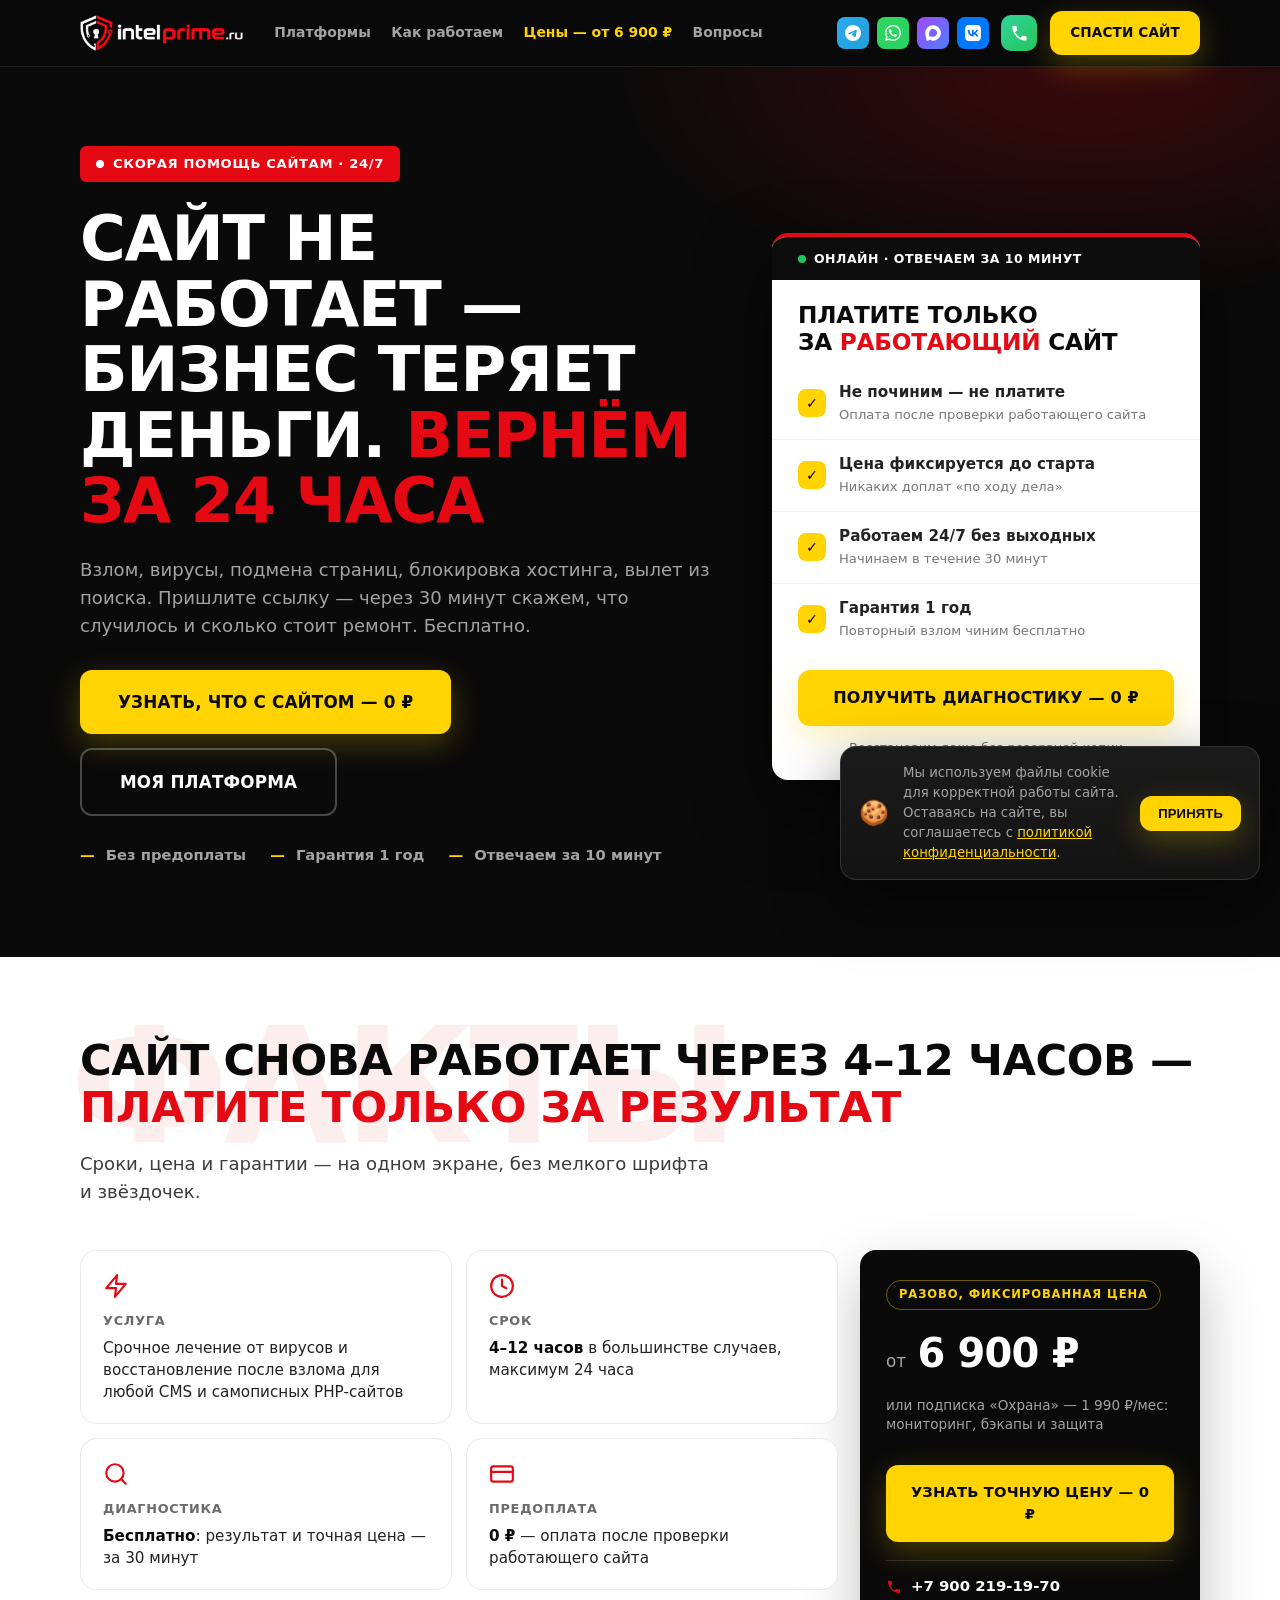
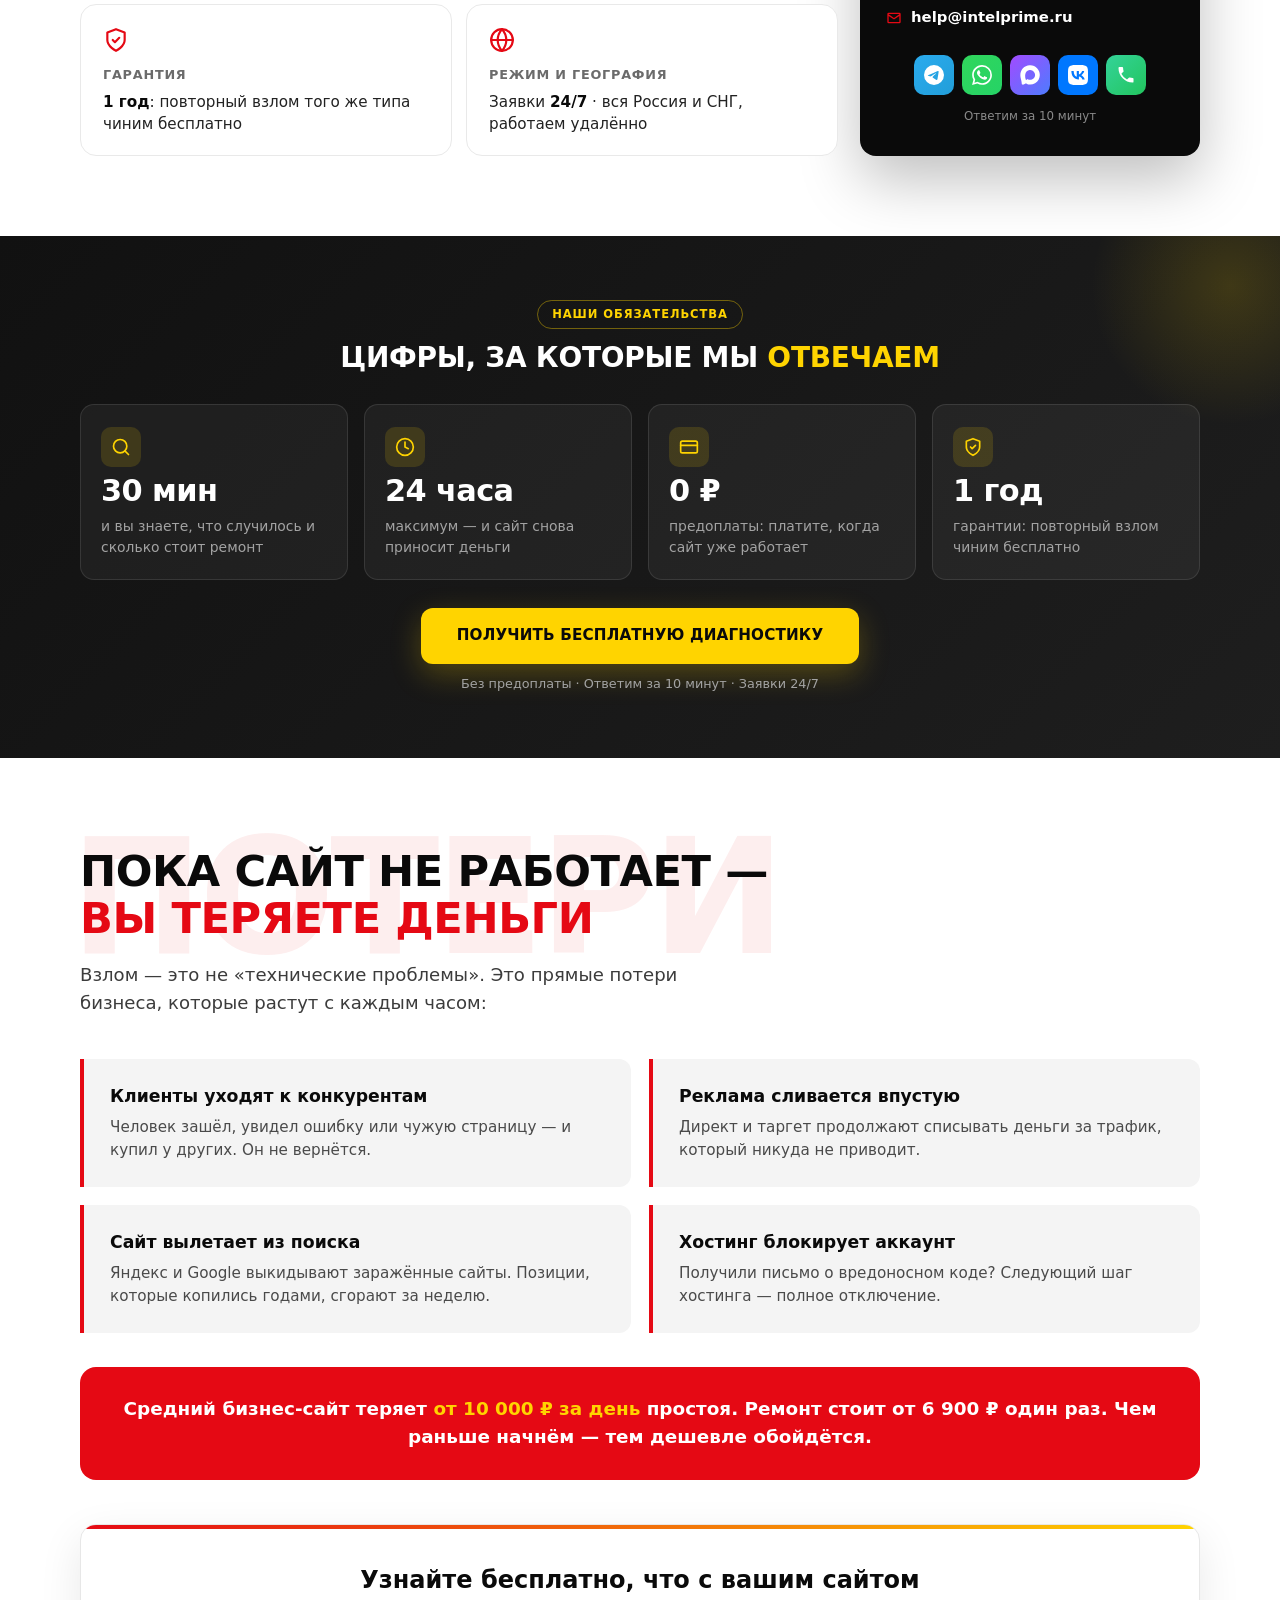
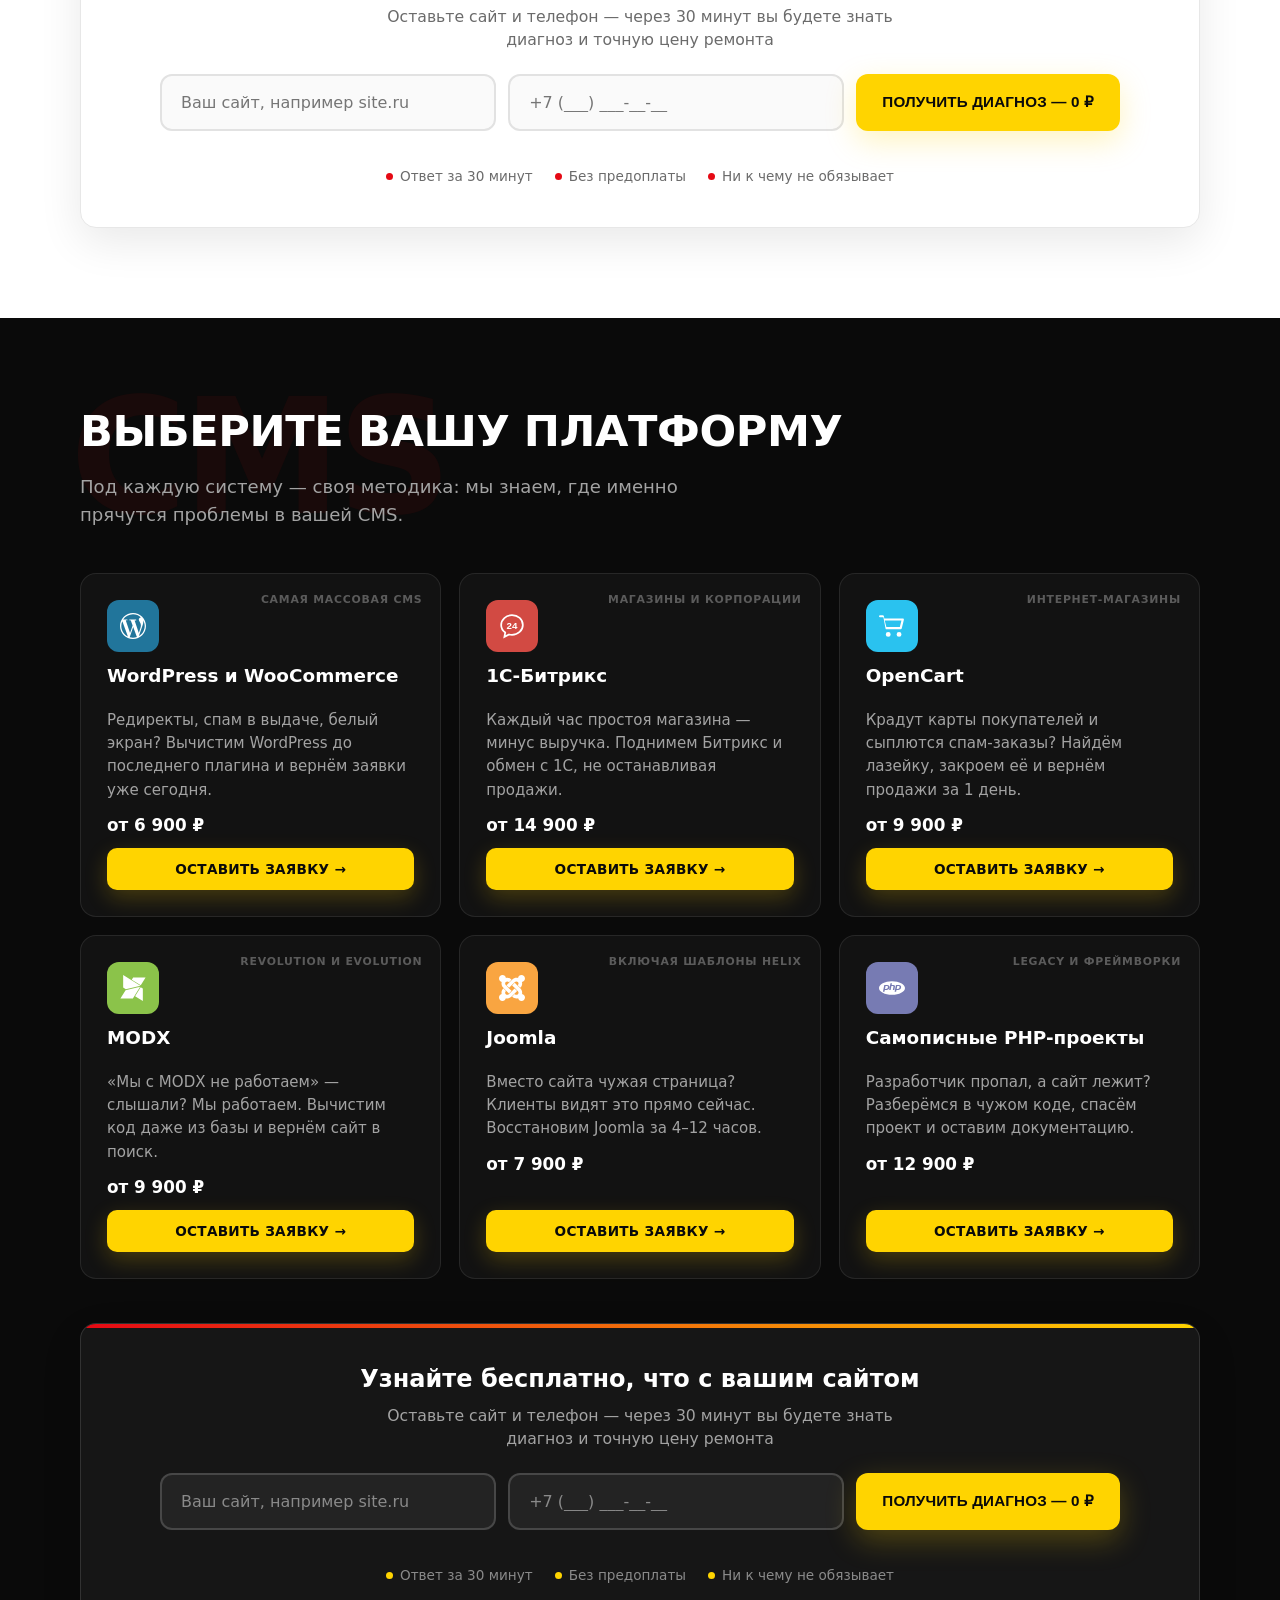
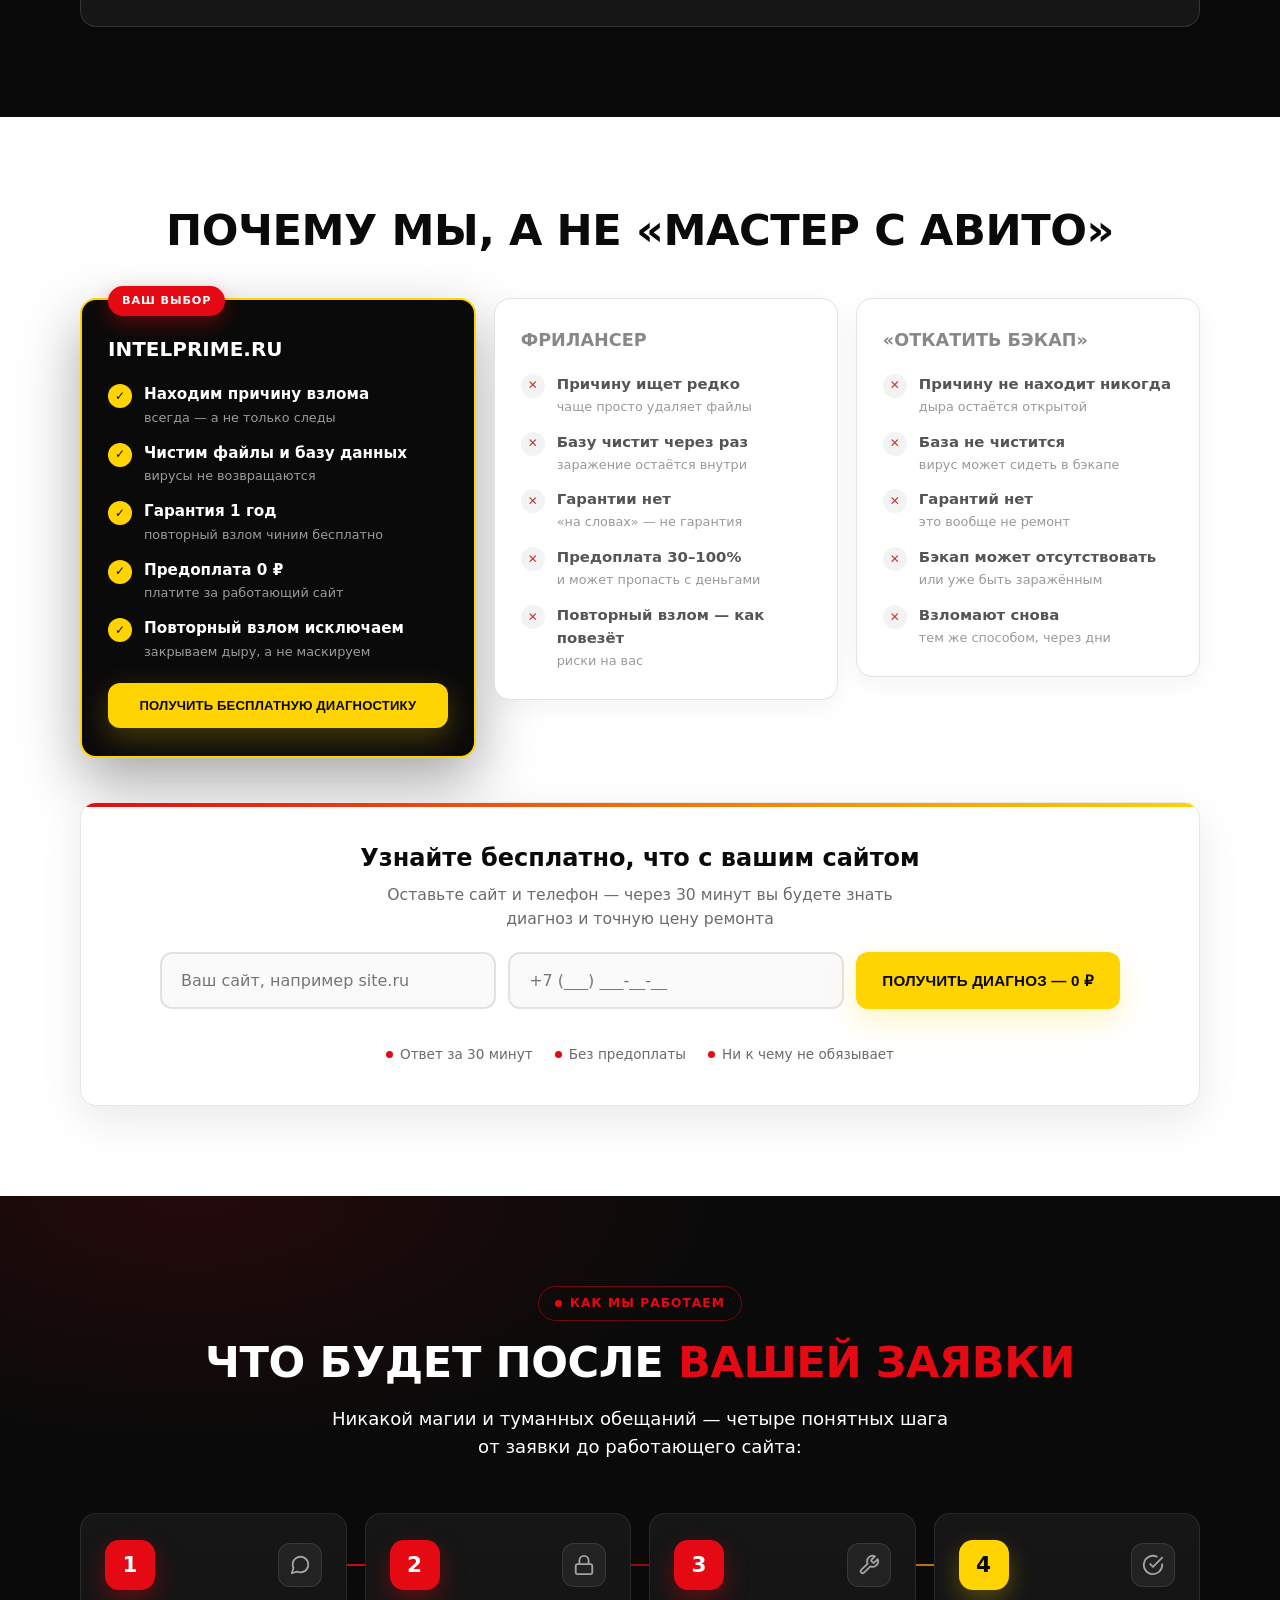
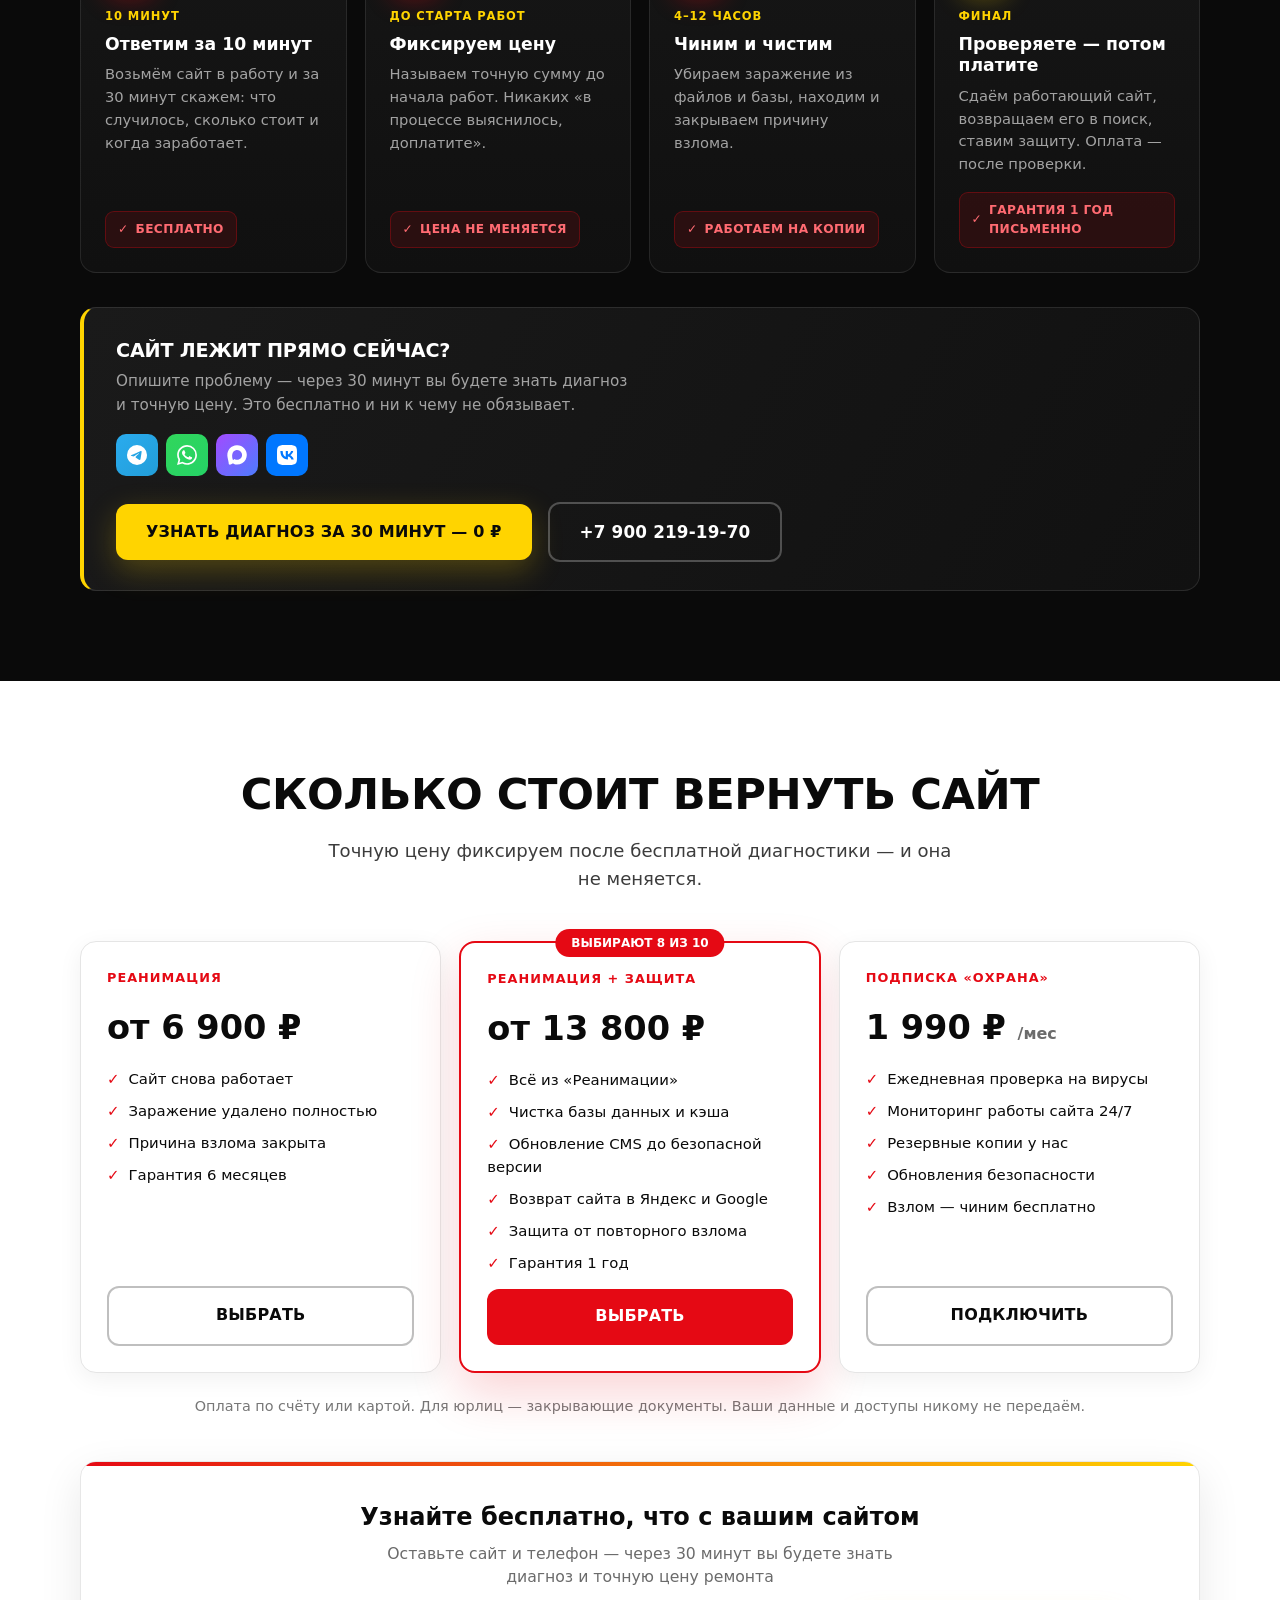
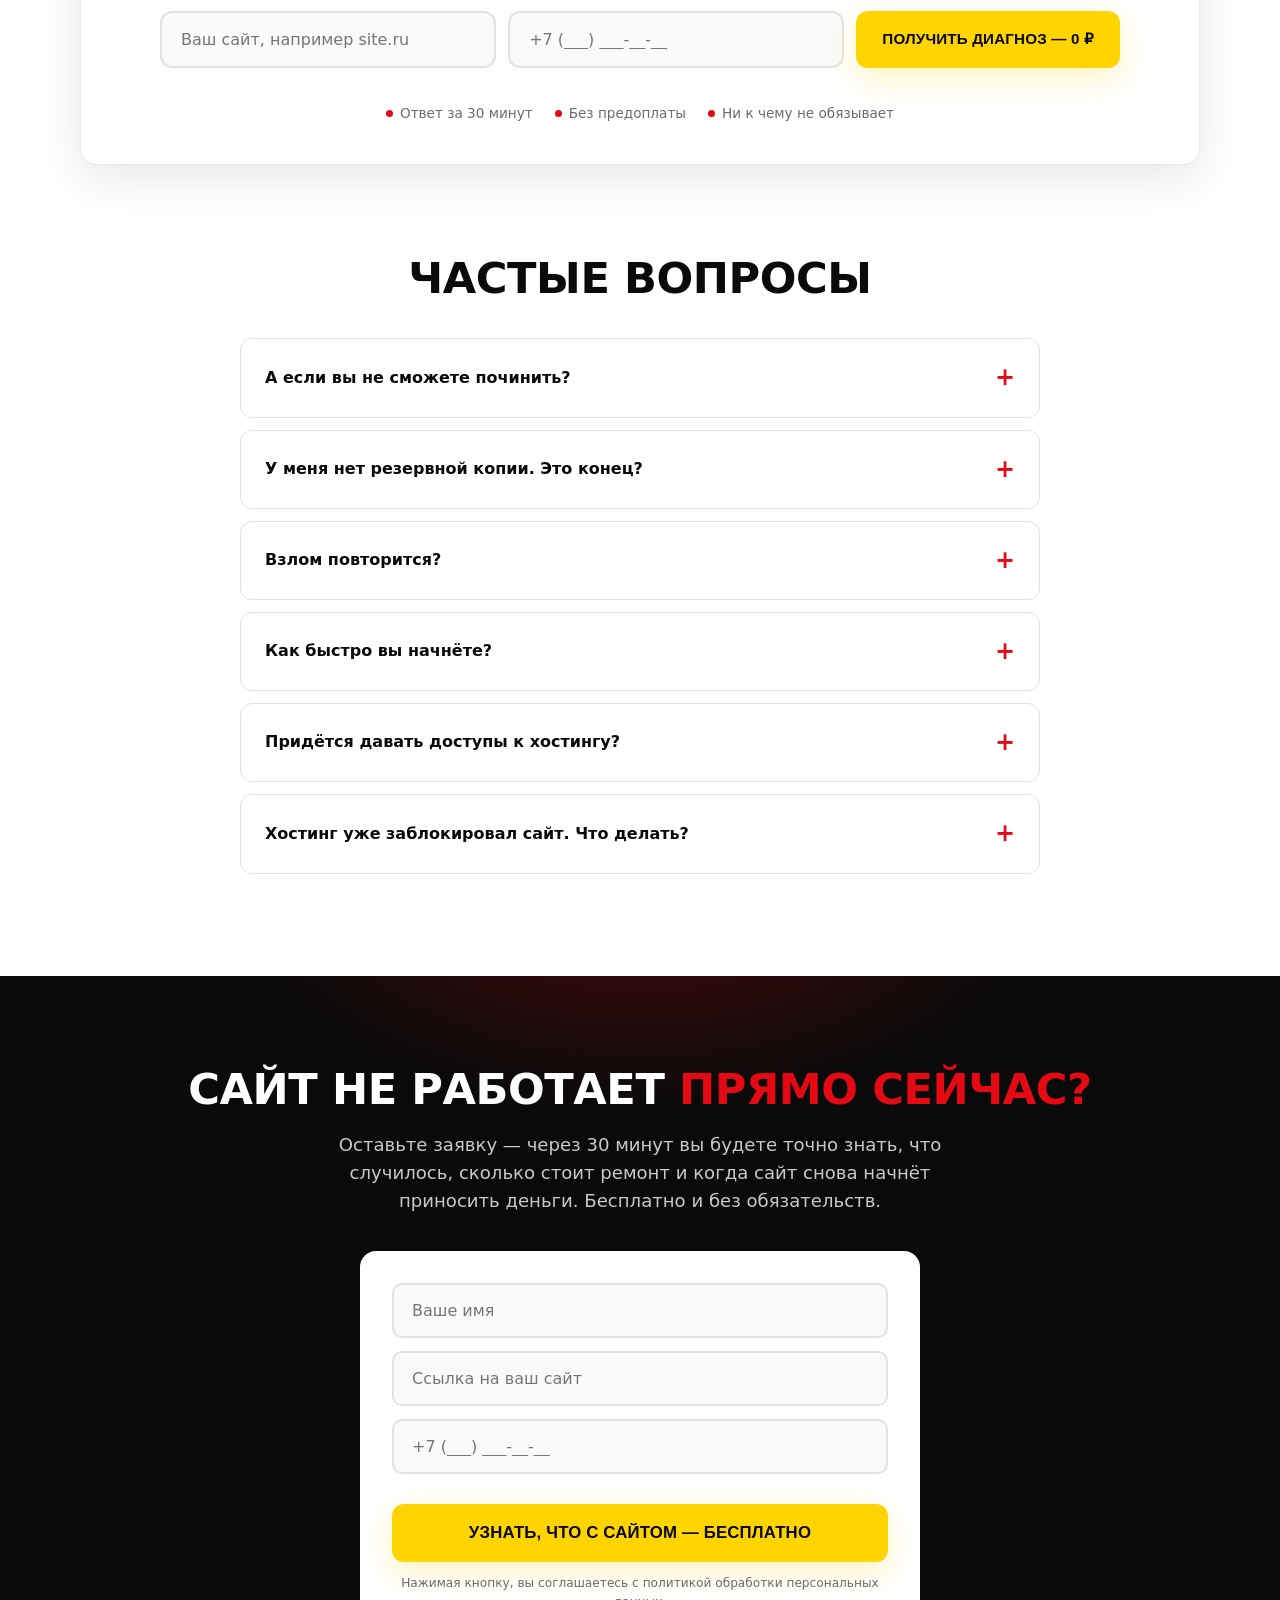
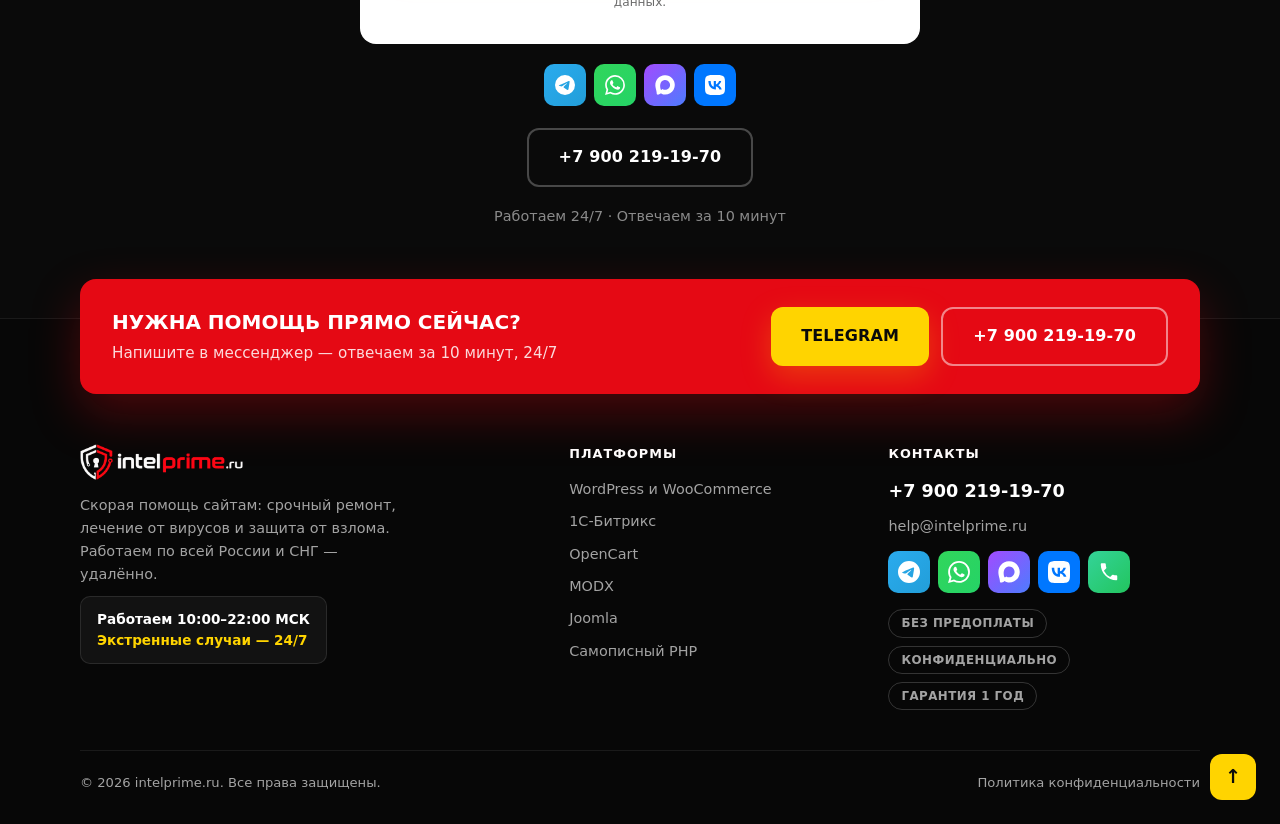
==== commit c8a6bc61: "a11y: fix 'Blocked aria-hidden' console warnings (inert + blur before hiding modal/mobile menu)" ====
--- a/index.html
+++ b/index.html
@@ -51,7 +51,7 @@
   </div>
 </header>
 <div class="mm-overlay" id="mm-overlay"></div>
-<div class="mobile-menu" id="mobile-menu" aria-hidden="true">
+<div class="mobile-menu" id="mobile-menu" aria-hidden="true" inert>
     <div class="mm-head">
       <a class="logo" href="index.html"><img src="assets/logo.png" alt="IntelPrime — защита от взлома сайтов"></a>
       <button class="mm-close" id="mm-close" aria-label="Закрыть меню">✕</button>
@@ -515,7 +515,7 @@
   <a class="scrollup" href="#" aria-label="Наверх">↑</a>
 </footer>
 <div class="sticky-cta"><a class="btn btn-cta btn-lg" href="#contact">Спасти сайт — диагностика 0 ₽</a></div>
-<div class="modal-overlay" id="lead-modal" aria-hidden="true">
+<div class="modal-overlay" id="lead-modal" aria-hidden="true" inert>
   <div class="modal" role="dialog" aria-modal="true" aria-labelledby="modal-title">
     <button class="modal-close" id="modal-close" aria-label="Закрыть">✕</button>
     <div class="modal-badge"><span class="pulse"></span>Ответим за 10 минут</div>
--- a/assets/style.css
+++ b/assets/style.css
@@ -16,13 +16,13 @@
 body{font-family:'Inter','Manrope','Segoe UI',system-ui,sans-serif;background:var(--black);color:var(--white);line-height:1.55;overflow-x:hidden;padding-top:66px}
 a{color:inherit;text-decoration:none}
 img{max-width:100%}
-.container{max-width:var(--maxw);margin:0 auto;padding:0 20px}
-section{padding:90px 0;position:relative}
-h1{font-size:clamp(2rem,5.4vw,3.9rem);line-height:1.05;font-weight:900;letter-spacing:-.02em;text-transform:uppercase}
-h2{font-size:clamp(1.6rem,3.6vw,2.7rem);font-weight:900;letter-spacing:-.01em;line-height:1.1;text-transform:uppercase;margin-bottom:18px}
-h3{font-size:1.15rem;font-weight:800}
+.container{max-width:var(--maxw);margin:0 auto;padding:0 clamp(14px,3vw,20px)}
+section{padding:clamp(56px,8vw,90px) 0;position:relative}
+h1{font-size:clamp(1.9rem,5.4vw,3.9rem);line-height:1.05;font-weight:900;letter-spacing:-.02em;text-transform:uppercase;overflow-wrap:break-word}
+h2{font-size:clamp(1.45rem,3.6vw,2.7rem);font-weight:900;letter-spacing:-.01em;line-height:1.1;text-transform:uppercase;margin-bottom:clamp(12px,2vw,18px);overflow-wrap:break-word}
+h3{font-size:clamp(1.02rem,.4vw + .9rem,1.15rem);font-weight:800}
 .red{color:var(--red)}
-.lead{font-size:1.13rem;max-width:640px}
+.lead{font-size:clamp(.98rem,.5vw + .85rem,1.13rem);max-width:640px}
 .center{text-align:center}
 .center .lead{margin:0 auto}
 
@@ -37,17 +37,17 @@
 
 /* header */
 header{position:fixed;top:0;left:0;right:0;z-index:50;background:rgba(10,10,10,.96);border-bottom:1px solid rgba(255,255,255,.08)}
-.nav{display:flex;align-items:center;gap:22px;height:66px;flex-wrap:nowrap}
+.nav{display:flex;align-items:center;gap:clamp(8px,1vw,14px);height:66px;flex-wrap:nowrap}
 .logo{display:flex;align-items:center;flex-shrink:0}
 .logo img{height:36px;width:auto;display:block}
-.nav-links{display:flex;gap:4px;align-items:center;font-size:.92rem;font-weight:700;color:var(--muted-d);margin-left:auto;white-space:nowrap}
-.nav-links a{position:relative;padding:9px 13px;border-radius:10px;transition:color .15s,background .15s}
-.nav-links a::after{content:"";position:absolute;left:13px;right:13px;bottom:4px;height:2px;border-radius:2px;background:var(--yellow);transform:scaleX(0);transform-origin:left;transition:transform .2s}
+.nav-links{display:flex;gap:clamp(0px,.3vw,4px);align-items:center;font-size:clamp(.78rem,.4vw + .55rem,.92rem);font-weight:700;color:var(--muted-d);margin-left:clamp(4px,.8vw,10px);white-space:nowrap}
+.nav-links a{position:relative;padding:9px clamp(7px,.65vw,9px);border-radius:10px;transition:color .15s,background .15s}
+.nav-links a::after{content:"";position:absolute;left:clamp(7px,.65vw,9px);right:clamp(7px,.65vw,9px);bottom:4px;height:2px;border-radius:2px;background:var(--yellow);transform:scaleX(0);transform-origin:left;transition:transform .2s}
 .nav-links a:hover{color:var(--white);background:rgba(255,255,255,.07)}
 .nav-links a:hover::after{transform:scaleX(1)}
 .nav-links .nav-hot{color:var(--yellow)}
 .nav-links .nav-hot:hover{color:var(--yellow);background:rgba(255,212,0,.1)}
-.nav-phone{font-weight:800;font-size:.95rem;white-space:nowrap;transition:color .15s}
+.nav-phone{font-weight:800;font-size:clamp(.82rem,.4vw + .58rem,.95rem);white-space:nowrap;transition:color .15s}
 .nav-phone:hover{color:var(--yellow)}
 .logo{white-space:nowrap}
 
@@ -62,7 +62,7 @@
 .soc-vk{background:#0077FF}
 .soc-ph{background:linear-gradient(135deg,#34D399,#22C55E)}
 .nav-socials{margin-left:auto}
-.nav-links~.nav-socials{margin-left:0}
+.nav-links~.nav-socials{margin-left:auto}
 .nav-socials a{width:32px;height:32px;border-radius:8px}
 .nav-socials .icn{width:16px;height:16px}
 
@@ -90,17 +90,27 @@
 .nav-phone-icon{display:none;width:40px;height:40px;border-radius:10px;align-items:center;justify-content:center;color:#fff;flex-shrink:0}
 .nav-phone-icon .icn{width:19px;height:19px}
 
-@media(min-width:1181px){.mobile-menu,.mm-overlay{display:none !important}}
-@media(max-width:1280px){.nav-socials{display:none}}
-@media(max-width:1180px){
+@media(min-width:901px){.mobile-menu,.mm-overlay{display:none !important}}
+@media(max-width:1280px){
+  .nav-phone{display:none}
+  .nav-phone-icon{display:flex;width:36px;height:36px}
+}
+@media(max-width:1150px){
+  .nav .nav-cta{padding:11px 14px;font-size:.78rem;letter-spacing:.02em}
+  .nav-socials a{width:28px;height:28px;border-radius:7px}
+  .nav-socials .icn{width:14px;height:14px}
+}
+@media(max-width:1000px){
+  .nav-socials{display:none}
+  .nav-phone-icon{margin-left:auto}
+}
+@media(max-width:900px){
   .nav-links{display:none}
   .burger{display:flex}
-  .nav .nav-cta{margin-left:auto}
+  .nav-phone-icon{margin-left:auto}
 }
 @media(max-width:560px){
   body{padding-top:60px}
-  .nav-phone{display:none}
-  .nav-phone-icon{display:flex}
   .nav .nav-cta{padding:9px 11px;font-size:.72rem;border-radius:9px;box-shadow:none;letter-spacing:0}
   .nav{gap:9px;height:60px}
   .logo img{height:30px}
@@ -112,7 +122,7 @@
 }
 
 /* buttons */
-.btn{display:inline-flex;align-items:center;justify-content:center;gap:8px;padding:16px 30px;border-radius:12px;font-weight:800;font-size:1rem;border:0;cursor:pointer;transition:.18s;text-transform:uppercase;letter-spacing:.01em}
+.btn{display:inline-flex;align-items:center;justify-content:center;gap:8px;padding:clamp(13px,1.2vw,16px) clamp(18px,2.6vw,30px);border-radius:12px;font-weight:800;font-size:clamp(.86rem,.4vw + .78rem,1rem);border:0;cursor:pointer;transition:.18s;text-transform:uppercase;letter-spacing:.01em;text-align:center;max-width:100%}
 .nav .btn{white-space:nowrap}
 .btn-cta{background:var(--yellow);color:var(--black);box-shadow:0 10px 30px rgba(255,212,0,.25)}
 .btn-cta:hover{transform:translateY(-2px);box-shadow:0 14px 36px rgba(255,212,0,.4)}
@@ -122,25 +132,26 @@
 .btn-outline:hover{border-color:var(--white)}
 .light .btn-outline{border-color:rgba(0,0,0,.25);color:var(--black)}
 .light .btn-outline:hover{border-color:var(--black)}
-.btn-lg{padding:19px 38px;font-size:1.05rem}
-.nav .btn{padding:11px 20px;font-size:.85rem}
+.btn-lg{padding:clamp(15px,1.5vw,19px) clamp(22px,3.3vw,38px);font-size:clamp(.9rem,.45vw + .8rem,1.05rem)}
+@media(max-width:560px){.hero-ctas .btn,.footer-cta-btns .btn,.messengers .btn{flex:1 1 100%;width:100%}}
+.nav .btn{padding:11px 20px;font-size:clamp(.72rem,.3vw + .66rem,.85rem)}
 
 /* hero */
-.hero{padding:80px 0 90px;background:
+.hero{padding:clamp(48px,7vw,80px) 0 clamp(56px,8vw,90px);background:
   radial-gradient(800px 400px at 85% 0%,rgba(229,9,20,.22),transparent 60%),var(--black)}
-.hero-grid{display:grid;grid-template-columns:1.2fr .8fr;gap:50px;align-items:center}
+.hero-grid{display:grid;grid-template-columns:1.2fr .8fr;gap:clamp(28px,4.3vw,50px);align-items:center}
 @media(max-width:920px){.hero-grid{grid-template-columns:1fr}}
 .badge{display:inline-flex;align-items:center;gap:9px;background:var(--red);color:#fff;padding:8px 16px;border-radius:6px;font-size:.82rem;font-weight:800;text-transform:uppercase;letter-spacing:.05em;margin-bottom:24px}
 .badge .pulse{width:8px;height:8px;border-radius:50%;background:#fff;animation:pulse 1.3s infinite}
 @keyframes pulse{0%{box-shadow:0 0 0 0 rgba(255,255,255,.7)}70%{box-shadow:0 0 0 8px rgba(255,255,255,0)}100%{box-shadow:0 0 0 0 rgba(255,255,255,0)}}
 .hero h1 em{font-style:normal;color:var(--red)}
-.hero .lead{margin:22px 0 30px;color:var(--muted-d)}
-.hero-ctas{display:flex;gap:14px;flex-wrap:wrap;margin-bottom:28px}
-.hero-points{display:flex;gap:10px 24px;flex-wrap:wrap;color:var(--muted-d);font-size:.92rem;font-weight:600}
+.hero .lead{margin:clamp(16px,2vw,22px) 0 clamp(22px,2.6vw,30px);color:var(--muted-d)}
+.hero-ctas{display:flex;gap:clamp(10px,1.2vw,14px);flex-wrap:wrap;margin-bottom:clamp(20px,2.4vw,28px)}
+.hero-points{display:flex;gap:10px 24px;flex-wrap:wrap;color:var(--muted-d);font-size:clamp(.84rem,.3vw + .78rem,.92rem);font-weight:600}
 .hero-points b{color:var(--yellow);margin-right:6px}
 
 /* hero side card */
-.promise{background:var(--white);color:var(--black);border-radius:var(--radius);padding:30px;box-shadow:0 30px 70px rgba(0,0,0,.5)}
+.promise{background:var(--white);color:var(--black);border-radius:var(--radius);padding:clamp(20px,2.6vw,30px);box-shadow:0 30px 70px rgba(0,0,0,.5)}
 .promise h3{margin-bottom:16px;font-size:1.2rem;text-transform:uppercase}
 .promise ul{list-style:none;display:grid;gap:13px}
 .promise li{display:flex;gap:11px;align-items:flex-start;font-size:.95rem;color:#222}
@@ -164,21 +175,21 @@
 /* pain section */
 .pain-list{display:grid;grid-template-columns:repeat(2,1fr);gap:18px;margin-top:42px}
 @media(max-width:720px){.pain-list{grid-template-columns:1fr}}
-.pain{background:var(--black2);border-left:4px solid var(--red);border-radius:0 12px 12px 0;padding:24px 26px}
+.pain{background:var(--black2);border-left:4px solid var(--red);border-radius:0 12px 12px 0;padding:clamp(18px,2.2vw,24px) clamp(18px,2.3vw,26px)}
 .light .pain{background:var(--grey)}
 .pain b{display:block;font-size:1.08rem;margin-bottom:6px}
 .pain p{color:var(--muted-d);font-size:.95rem}
 .light .pain p{color:#4a4a4a}
-.money{margin-top:34px;background:var(--red);color:#fff;border-radius:var(--radius);padding:28px 32px;font-size:1.15rem;font-weight:800;text-align:center}
+.money{margin-top:clamp(24px,3vw,34px);background:var(--red);color:#fff;border-radius:var(--radius);padding:clamp(20px,2.4vw,28px) clamp(18px,2.8vw,32px);font-size:clamp(.98rem,.5vw + .85rem,1.15rem);font-weight:800;text-align:center}
 .money b{color:var(--yellow)}
 
 /* grids/cards */
-.grid{display:grid;gap:18px}
+.grid{display:grid;gap:clamp(12px,1.6vw,18px)}
 .grid-3{grid-template-columns:repeat(3,1fr)}
 .grid-4{grid-template-columns:repeat(4,1fr)}
 @media(max-width:960px){.grid-3,.grid-4{grid-template-columns:1fr 1fr}}
 @media(max-width:620px){.grid-3,.grid-4{grid-template-columns:1fr}}
-.card{background:var(--black2);border:1px solid rgba(255,255,255,.09);border-radius:var(--radius);padding:26px;transition:.2s}
+.card{background:var(--black2);border:1px solid rgba(255,255,255,.09);border-radius:var(--radius);padding:clamp(18px,2.3vw,26px);transition:.2s}
 .card:hover{border-color:var(--red);box-shadow:0 14px 34px rgba(0,0,0,.16)}
 .light .card{background:var(--white);border:1px solid #e5e5e5;color:var(--black);box-shadow:0 6px 24px rgba(0,0,0,.06)}
 .card .emoji{font-size:1.8rem;margin-bottom:12px;display:block}
@@ -190,7 +201,7 @@
 .cms-card .tag{position:absolute;top:18px;right:18px;font-size:.68rem;font-weight:800;letter-spacing:.07em;text-transform:uppercase;color:#5b5b5b}
 .cms-card .price{font-weight:900;font-size:1.05rem}
 .cms-card h3 a:hover{color:var(--red)}
-.cms-card .go{margin-top:auto;display:flex;align-items:center;justify-content:center;gap:8px;width:100%;padding:13px 16px;border-radius:10px;background:var(--yellow);color:var(--black);font-weight:900;font-size:.85rem;text-transform:uppercase;letter-spacing:.02em;border:0;cursor:pointer;font-family:inherit;transition:.18s;box-shadow:0 8px 22px rgba(255,204,0,.22)}
+.cms-card .go{margin-top:auto;display:flex;align-items:center;justify-content:center;gap:8px;width:100%;padding:clamp(11px,1.2vw,13px) 16px;border-radius:10px;background:var(--yellow);color:var(--black);font-weight:900;font-size:clamp(.76rem,.3vw + .7rem,.85rem);text-transform:uppercase;letter-spacing:.02em;border:0;cursor:pointer;font-family:inherit;transition:.18s;box-shadow:0 8px 22px rgba(255,204,0,.22)}
 .cms-card .go:hover{background:var(--red);color:#fff;box-shadow:0 8px 22px rgba(229,9,20,.3);transform:translateY(-1px)}
 .cms-icn{width:26px;height:26px;fill:#fff;display:block}
 .cms-logo{width:52px;height:52px;border-radius:12px;display:flex;align-items:center;justify-content:center;font-weight:900;font-size:1.25rem;color:#fff}
@@ -205,7 +216,7 @@
 #process{background:radial-gradient(900px 420px at 15% 0%,rgba(229,9,20,.12),transparent 60%),var(--black)}
 .proc{position:relative;display:grid;grid-template-columns:repeat(4,1fr);gap:18px;margin-top:52px}
 .proc-track{position:absolute;top:51px;left:calc(12.5% - 9px);right:calc(12.5% - 9px);height:2px;background:linear-gradient(90deg,var(--red) 0%,rgba(229,9,20,.55) 60%,rgba(255,212,0,.9) 100%);pointer-events:none;z-index:0}
-.proc-step{cursor:pointer;position:relative;z-index:1;display:flex;flex-direction:column;background:linear-gradient(180deg,#161616 0%,#101010 100%);border:1px solid rgba(255,255,255,.09);border-radius:var(--radius);padding:26px 24px 24px;transition:.22s}
+.proc-step{cursor:pointer;position:relative;z-index:1;display:flex;flex-direction:column;background:linear-gradient(180deg,#161616 0%,#101010 100%);border:1px solid rgba(255,255,255,.09);border-radius:var(--radius);padding:clamp(18px,2.3vw,26px) clamp(16px,2.1vw,24px) clamp(16px,2.1vw,24px);transition:.22s}
 .proc-step:hover{border-color:rgba(229,9,20,.65);box-shadow:0 22px 48px rgba(0,0,0,.5),0 0 0 1px rgba(229,9,20,.25);transform:translateY(-4px)}
 .proc-head{display:flex;align-items:center;justify-content:space-between;margin-bottom:18px}
 .proc-num{width:50px;height:50px;border-radius:14px;background:var(--red);color:#fff;display:flex;align-items:center;justify-content:center;font-weight:900;font-size:1.35rem;box-shadow:0 10px 24px rgba(229,9,20,.35)}
@@ -218,8 +229,8 @@
 .proc-step p{color:var(--muted-d);font-size:.92rem;flex:1}
 .proc-badge{display:inline-flex;align-items:center;gap:7px;margin-top:16px;padding:8px 12px;border-radius:9px;background:rgba(229,9,20,.12);border:1px solid rgba(229,9,20,.3);color:#ff6b72;font-size:.76rem;font-weight:800;text-transform:uppercase;letter-spacing:.03em;align-self:flex-start}
 .proc-badge::before{content:"✓";font-weight:900}
-.proc-cta{display:flex;align-items:center;justify-content:space-between;gap:26px;flex-wrap:wrap;margin-top:34px;background:linear-gradient(120deg,#1a1a1a 0%,#111 100%);border:1px solid rgba(255,255,255,.1);border-left:4px solid var(--yellow);border-radius:var(--radius);padding:28px 32px}
-.proc-cta-txt b{display:block;font-size:1.2rem;font-weight:900;text-transform:uppercase;letter-spacing:-.01em}
+.proc-cta{display:flex;align-items:center;justify-content:space-between;gap:clamp(18px,2.3vw,26px);flex-wrap:wrap;margin-top:clamp(24px,3vw,34px);background:linear-gradient(120deg,#1a1a1a 0%,#111 100%);border:1px solid rgba(255,255,255,.1);border-left:4px solid var(--yellow);border-radius:var(--radius);padding:clamp(20px,2.4vw,28px) clamp(18px,2.8vw,32px)}
+.proc-cta-txt b{display:block;font-size:clamp(1.02rem,.5vw + .9rem,1.2rem);font-weight:900;text-transform:uppercase;letter-spacing:-.01em}
 .proc-cta-txt span{display:block;color:var(--muted-d);font-size:.95rem;margin-top:5px;max-width:520px}
 .proc-cta-btns{display:flex;gap:16px;flex-wrap:wrap;align-items:center}
 .proc-socials{margin-top:16px}
@@ -250,17 +261,17 @@
 .strip{position:relative}
 .strip-head{text-align:center;margin-bottom:30px}
 .strip-tag{display:inline-block;font-size:.72rem;font-weight:800;letter-spacing:.08em;text-transform:uppercase;color:var(--yellow);border:1px solid rgba(255,212,0,.4);border-radius:99px;padding:5px 14px;margin-bottom:14px}
-.strip-head h2{font-size:1.75rem;font-weight:900;letter-spacing:-.01em}
+.strip-head h2{font-size:clamp(1.3rem,1.5vw + .9rem,1.75rem);font-weight:900;letter-spacing:-.01em}
 .strip-accent{color:var(--yellow)}
 .strip-grid{display:grid;grid-template-columns:repeat(4,1fr);gap:16px}
 .strip-item{background:rgba(255,255,255,.05);border:1px solid rgba(255,255,255,.1);border-radius:14px;padding:22px 20px;display:flex;flex-direction:column;gap:9px;transition:.2s}
 .strip-item:hover{transform:translateY(-3px);border-color:rgba(255,212,0,.5)}
 .strip-ic{width:40px;height:40px;border-radius:10px;background:rgba(255,212,0,.14);color:var(--yellow);display:flex;align-items:center;justify-content:center}
 .strip-ic .fact-ic{width:20px;height:20px;color:var(--yellow);margin-bottom:0}
-.strip-item b{font-size:1.9rem;font-weight:900;letter-spacing:-.02em;line-height:1}
+.strip-item b{font-size:clamp(1.5rem,1.2vw + 1.1rem,1.9rem);font-weight:900;letter-spacing:-.02em;line-height:1}
 .strip-item>span:last-child{font-size:.87rem;color:var(--muted-d);line-height:1.5}
 .strip-foot{margin-top:28px;display:flex;flex-direction:column;align-items:center;gap:10px;position:relative}
-.strip-btn{padding:16px 36px;font-size:.95rem}
+.strip-btn{padding:clamp(13px,1.4vw,16px) clamp(20px,3.1vw,36px);font-size:clamp(.84rem,.35vw + .77rem,.95rem)}
 .strip-foot p{font-size:.8rem;color:var(--muted-d)}
 @media(max-width:900px){.strip-grid{grid-template-columns:1fr 1fr}}
 @media(max-width:560px){.strip-sec{padding:48px 0}.strip-grid{grid-template-columns:1fr}.strip-head h2{font-size:1.4rem}.strip-btn{width:100%}}
@@ -269,7 +280,7 @@
 .price-card{display:flex;flex-direction:column;gap:14px;position:relative}
 .price-card.featured{border:2px solid var(--red);box-shadow:0 20px 50px rgba(229,9,20,.18)}
 .price-card .plan{font-weight:800;text-transform:uppercase;font-size:.8rem;letter-spacing:.08em;color:var(--red)}
-.price-card .cost{font-size:2.1rem;font-weight:900}
+.price-card .cost{font-size:clamp(1.7rem,1.3vw + 1.3rem,2.1rem);font-weight:900}
 .price-card .cost span{font-size:1rem;font-weight:600;color:var(--muted-l)}
 .price-card ul{list-style:none;display:grid;gap:9px;font-size:.93rem}
 .price-card li::before{content:"✓";color:var(--red);font-weight:900;margin-right:9px}
@@ -278,31 +289,31 @@
 
 /* faq */
 .faq-item{border:1px solid #e2e2e2;border-radius:12px;background:var(--white);color:var(--black);margin-bottom:12px;overflow:hidden}
-.faq-item summary{padding:20px 24px;font-weight:800;cursor:pointer;list-style:none;display:flex;justify-content:space-between;align-items:center;gap:14px}
+.faq-item summary{padding:clamp(15px,1.8vw,20px) clamp(16px,2.1vw,24px);font-weight:800;cursor:pointer;list-style:none;display:flex;justify-content:space-between;align-items:center;gap:14px}
 .faq-item summary::-webkit-details-marker{display:none}
 .faq-item summary::after{content:"+";font-size:1.5rem;color:var(--red);transition:.2s;flex-shrink:0}
 .faq-item[open] summary::after{transform:rotate(45deg)}
-.faq-item .answer{padding:0 24px 20px;color:#555}
+.faq-item .answer{padding:0 clamp(16px,2.1vw,24px) clamp(15px,1.8vw,20px);color:#555;font-size:clamp(.9rem,.3vw + .84rem,1rem)}
 
 /* form */
 .cta-final{background:
   radial-gradient(700px 380px at 50% -10%,rgba(229,9,20,.28),transparent 60%),var(--black)}
-.form-card{max-width:560px;margin:36px auto 0;background:var(--white);color:var(--black);border-radius:var(--radius);padding:32px}
-.form-card input{width:100%;padding:16px 18px;border-radius:10px;border:2px solid #e2e2e2;background:#fafafa;color:var(--black);font-size:1rem;margin-bottom:13px;font-family:inherit}
+.form-card{max-width:560px;margin:clamp(26px,3.2vw,36px) auto 0;background:var(--white);color:var(--black);border-radius:var(--radius);padding:clamp(20px,2.8vw,32px)}
+.form-card input{width:100%;padding:clamp(13px,1.4vw,16px) clamp(14px,1.6vw,18px);border-radius:10px;border:2px solid #e2e2e2;background:#fafafa;color:var(--black);font-size:1rem;margin-bottom:13px;font-family:inherit}
 .form-card input:focus{outline:0;border-color:var(--red)}
 .form-card .btn{width:100%}
 .form-card .fine{font-size:.76rem;color:var(--muted-l);margin-top:12px;text-align:center}
 .messengers{display:flex;gap:12px;justify-content:center;margin-top:22px;flex-wrap:wrap}
 .hp-field{position:absolute !important;left:-9999px !important;width:1px;height:1px;opacity:0;pointer-events:none}
-.quick-form{width:100%;margin:44px auto 0;background:var(--white);border:1px solid #e7e7e7;border-radius:var(--radius);padding:40px 44px;text-align:center;box-shadow:0 14px 44px rgba(0,0,0,.09);position:relative;overflow:hidden}
+.quick-form{width:100%;margin:clamp(30px,3.8vw,44px) auto 0;background:var(--white);border:1px solid #e7e7e7;border-radius:var(--radius);padding:clamp(26px,3.5vw,40px) clamp(16px,3.8vw,44px);text-align:center;box-shadow:0 14px 44px rgba(0,0,0,.09);position:relative;overflow:hidden}
 .quick-form::before{content:"";position:absolute;top:0;left:0;right:0;height:4px;background:linear-gradient(90deg,var(--red),var(--yellow))}
 .qf-head{margin-bottom:22px}
-.qf-title{display:block;font-size:1.5rem;font-weight:900;color:var(--black);line-height:1.25}
+.qf-title{display:block;font-size:clamp(1.18rem,1vw + .9rem,1.5rem);font-weight:900;color:var(--black);line-height:1.25}
 .qf-sub{margin:10px auto 0;max-width:560px;color:var(--muted-l);font-size:.98rem;line-height:1.5}
 .qf-row{display:flex;gap:12px;max-width:960px;margin:0 auto}
 .qf-row input{flex:1;min-width:0;padding:17px 19px;border-radius:12px;border:2px solid #e2e2e2;background:#fafafa;color:var(--black);font-size:1rem;font-family:inherit}
 .qf-row input:focus{outline:0;border-color:var(--red)}
-.qf-row .btn{white-space:nowrap;padding:17px 26px;font-size:.95rem}
+.qf-row .btn{white-space:nowrap;padding:clamp(14px,1.5vw,17px) clamp(18px,2.3vw,26px);font-size:clamp(.84rem,.35vw + .77rem,.95rem)}
 .quick-form .form-error{text-align:center;margin-top:10px}
 .qf-points{display:flex;gap:8px 22px;justify-content:center;flex-wrap:wrap;margin-top:18px}
 .qf-points span{font-size:.85rem;color:var(--muted-l);display:inline-flex;align-items:center;gap:7px}
@@ -336,7 +347,7 @@
 .cookie-ic{font-size:1.5rem;line-height:1}
 .cookie-txt{font-size:.83rem;color:var(--muted-d);line-height:1.5}
 .cookie-txt a{color:var(--yellow);text-decoration:underline}
-.cookie-btn{padding:10px 18px;font-size:.82rem;white-space:nowrap;flex-shrink:0}
+.cookie-btn{padding:10px 18px;font-size:clamp(.75rem,.25vw + .7rem,.82rem);white-space:nowrap;flex-shrink:0}
 @media(max-width:620px){
   .cookie-bar{left:0;right:0;bottom:0;max-width:none;flex-wrap:wrap;border-radius:16px 16px 0 0;border-left:0;border-right:0;border-bottom:0}
   .cookie-bar.show{transform:translateY(0)}
@@ -345,8 +356,8 @@
 
 /* footer */
 footer{background:#070707;border-top:1px solid rgba(255,255,255,.08);padding:0 0 30px;color:var(--muted-d);font-size:.9rem;position:relative}
-.footer-cta{display:flex;justify-content:space-between;align-items:center;gap:24px;flex-wrap:wrap;background:var(--red);color:#fff;border-radius:var(--radius);padding:28px 32px;transform:translateY(-40px);box-shadow:0 20px 50px rgba(229,9,20,.3)}
-.footer-cta h3{text-transform:uppercase;font-size:1.25rem;margin-bottom:4px}
+.footer-cta{display:flex;justify-content:space-between;align-items:center;gap:clamp(16px,2.1vw,24px);flex-wrap:wrap;background:var(--red);color:#fff;border-radius:var(--radius);padding:clamp(20px,2.4vw,28px) clamp(18px,2.8vw,32px);transform:translateY(-40px);box-shadow:0 20px 50px rgba(229,9,20,.3)}
+.footer-cta h3{text-transform:uppercase;font-size:clamp(1.05rem,.5vw + .95rem,1.25rem);margin-bottom:4px}
 .footer-cta p{color:rgba(255,255,255,.85);font-size:.95rem}
 .footer-cta-btns{display:flex;gap:12px;flex-wrap:wrap}
 .footer-cta .btn-outline{border-color:rgba(255,255,255,.5);color:#fff}
@@ -388,18 +399,19 @@
 /* lead modal */
 .modal-overlay{position:fixed;inset:0;background:rgba(0,0,0,.72);backdrop-filter:blur(4px);z-index:100;display:flex;align-items:center;justify-content:center;padding:20px;opacity:0;pointer-events:none;transition:.25s}
 .modal-overlay.open{opacity:1;pointer-events:auto}
-.modal{position:relative;width:100%;max-width:440px;background:var(--white);color:var(--black);border-radius:var(--radius);padding:34px 30px 28px;box-shadow:0 40px 100px rgba(0,0,0,.6);transform:translateY(24px) scale(.97);transition:.28s cubic-bezier(.2,.7,.3,1)}
+.modal{position:relative;width:100%;max-width:440px;background:var(--white);color:var(--black);border-radius:var(--radius);padding:clamp(24px,3vw,34px) clamp(18px,2.6vw,30px) clamp(20px,2.5vw,28px);box-shadow:0 40px 100px rgba(0,0,0,.6);transform:translateY(24px) scale(.97);transition:.28s cubic-bezier(.2,.7,.3,1)}
 .modal-overlay.open .modal{transform:none}
 .modal-close{position:absolute;top:14px;right:14px;width:38px;height:38px;border:1px solid #e2e2e2;border-radius:10px;background:#fff;color:#555;font-size:.95rem;cursor:pointer;transition:.15s}
 .modal-close:hover{border-color:var(--red);color:var(--red)}
 .modal-badge{display:inline-flex;align-items:center;gap:8px;background:var(--red);color:#fff;padding:6px 13px;border-radius:6px;font-size:.75rem;font-weight:800;text-transform:uppercase;letter-spacing:.05em;margin-bottom:14px}
 .modal-badge .pulse{width:7px;height:7px;border-radius:50%;background:#fff;animation:pulse 1.3s infinite}
-.modal h3{font-size:1.4rem;text-transform:uppercase;line-height:1.15;margin-bottom:8px}
+.modal h3{font-size:clamp(1.15rem,.8vw + .95rem,1.4rem);text-transform:uppercase;line-height:1.15;margin-bottom:8px}
 .modal-cms{display:block;color:var(--red);font-size:.95rem;margin-top:4px;text-transform:none}
 .modal-sub{color:#555;font-size:.93rem;margin-bottom:18px}
 .modal input{width:100%;padding:15px 17px;border-radius:10px;border:2px solid #e2e2e2;background:#fafafa;color:var(--black);font-size:1rem;margin-bottom:12px;font-family:inherit}
 .modal input:focus{outline:0;border-color:var(--red)}
 .modal .btn{width:100%}
+@media(max-width:380px){.modal .btn{font-size:.78rem;padding:13px 10px;letter-spacing:0}}
 .modal .fine{font-size:.74rem;color:var(--muted-l);margin-top:11px;text-align:center}
 .modal-ok{display:none;text-align:center;padding:18px 0 8px}
 .modal-ok .ok-ic{width:62px;height:62px;border-radius:50%;background:#22C55E;color:#fff;font-size:1.7rem;font-weight:900;display:flex;align-items:center;justify-content:center;margin:0 auto 14px}
@@ -419,7 +431,7 @@
 /* comparison cards */
 .vs-grid{display:grid;grid-template-columns:1.15fr 1fr 1fr;gap:18px;align-items:start}
 @media(max-width:960px){.vs-grid{grid-template-columns:1fr}}
-.vs-card{position:relative;background:var(--white);border:1px solid #e2e2e2;border-radius:var(--radius);padding:28px 26px;color:var(--black);box-shadow:0 6px 24px rgba(0,0,0,.05)}
+.vs-card{position:relative;background:var(--white);border:1px solid #e2e2e2;border-radius:var(--radius);padding:clamp(20px,2.4vw,28px) clamp(16px,2.3vw,26px);color:var(--black);box-shadow:0 6px 24px rgba(0,0,0,.05)}
 .vs-card h3{font-size:1.1rem;text-transform:uppercase;margin-bottom:18px;color:#888}
 .vs-card ul{list-style:none;display:grid;gap:14px}
 .vs-card li{display:flex;gap:12px;align-items:flex-start}
@@ -433,10 +445,10 @@
 .vs-featured li b{color:var(--white);font-size:.95rem}
 .vs-featured li div span{color:#9a9a9a}
 .vs-tag{position:absolute;top:-14px;left:26px;background:var(--red);color:#fff;font-size:.7rem;font-weight:900;letter-spacing:.08em;text-transform:uppercase;padding:6px 14px;border-radius:999px;box-shadow:0 8px 20px rgba(229,9,20,.35)}
-.vs-btn{display:flex;width:100%;margin-top:22px;justify-content:center;text-align:center;font-size:.82rem;padding:15px 16px}
+.vs-btn{display:flex;width:100%;margin-top:22px;justify-content:center;text-align:center;font-size:clamp(.74rem,.3vw + .68rem,.82rem);padding:clamp(12px,1.3vw,15px) 16px}
 @media(max-width:960px){.vs-featured{order:-1}}
 
-.facts-sec{padding:80px 0}
+.facts-sec{padding:clamp(56px,7vw,80px) 0}
 .facts-wrap{display:grid;grid-template-columns:1fr 340px;gap:22px;margin-top:44px;align-items:stretch}
 .facts{display:grid;grid-template-columns:1fr 1fr;gap:14px;margin:0}
 .fact{position:relative;background:#fff;border:1px solid #e9e9e9;border-radius:var(--radius);padding:22px 22px 20px 22px;transition:.2s;display:flex;flex-direction:column;gap:6px}
@@ -448,9 +460,9 @@
 .facts-cta{background:var(--black);color:var(--white);border-radius:var(--radius);padding:30px 26px;display:flex;flex-direction:column;gap:12px;box-shadow:0 24px 60px rgba(0,0,0,.25)}
 .facts-cta-tag{align-self:flex-start;font-size:.72rem;font-weight:800;letter-spacing:.08em;text-transform:uppercase;color:var(--yellow);border:1px solid rgba(255,212,0,.4);border-radius:99px;padding:5px 12px}
 .facts-price{font-size:1.05rem;color:var(--muted-d)}
-.facts-price b{display:inline-block;font-size:2.5rem;font-weight:900;letter-spacing:-.02em;color:var(--white);margin-left:6px}
+.facts-price b{display:inline-block;font-size:clamp(1.9rem,1.6vw + 1.4rem,2.5rem);font-weight:900;letter-spacing:-.02em;color:var(--white);margin-left:6px}
 .facts-price-note{font-size:.85rem;color:var(--muted-d);line-height:1.45}
-.facts-btn{width:100%;margin-top:auto;padding:16px 18px;font-size:.92rem}
+.facts-btn{width:100%;margin-top:auto;padding:clamp(13px,1.4vw,16px) 18px;font-size:clamp(.82rem,.35vw + .75rem,.92rem)}
 .facts-contacts{display:flex;flex-direction:column;gap:8px;margin-top:6px;padding-top:14px;border-top:1px solid rgba(255,255,255,.12)}
 .facts-contacts a{display:flex;align-items:center;gap:9px;font-weight:700;font-size:.93rem;transition:.15s}
 .facts-contacts a:hover{color:var(--yellow)}
